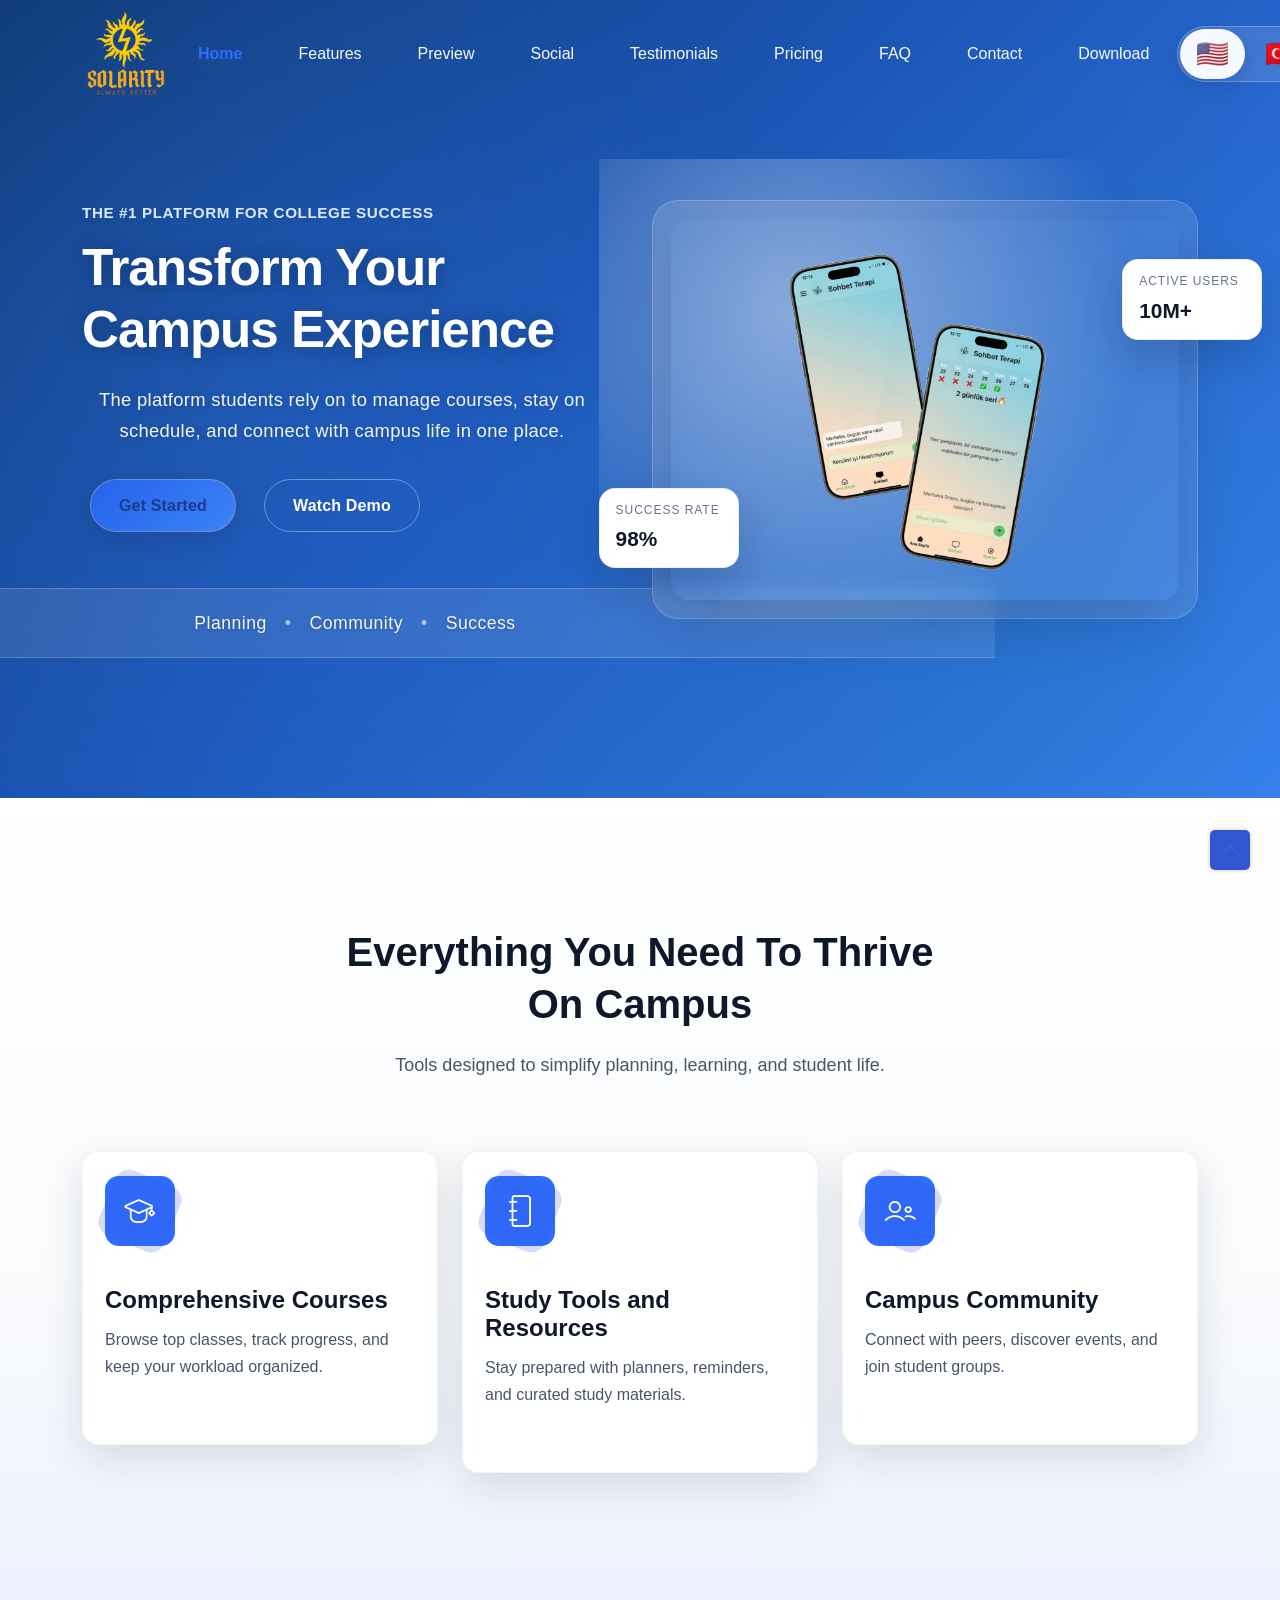
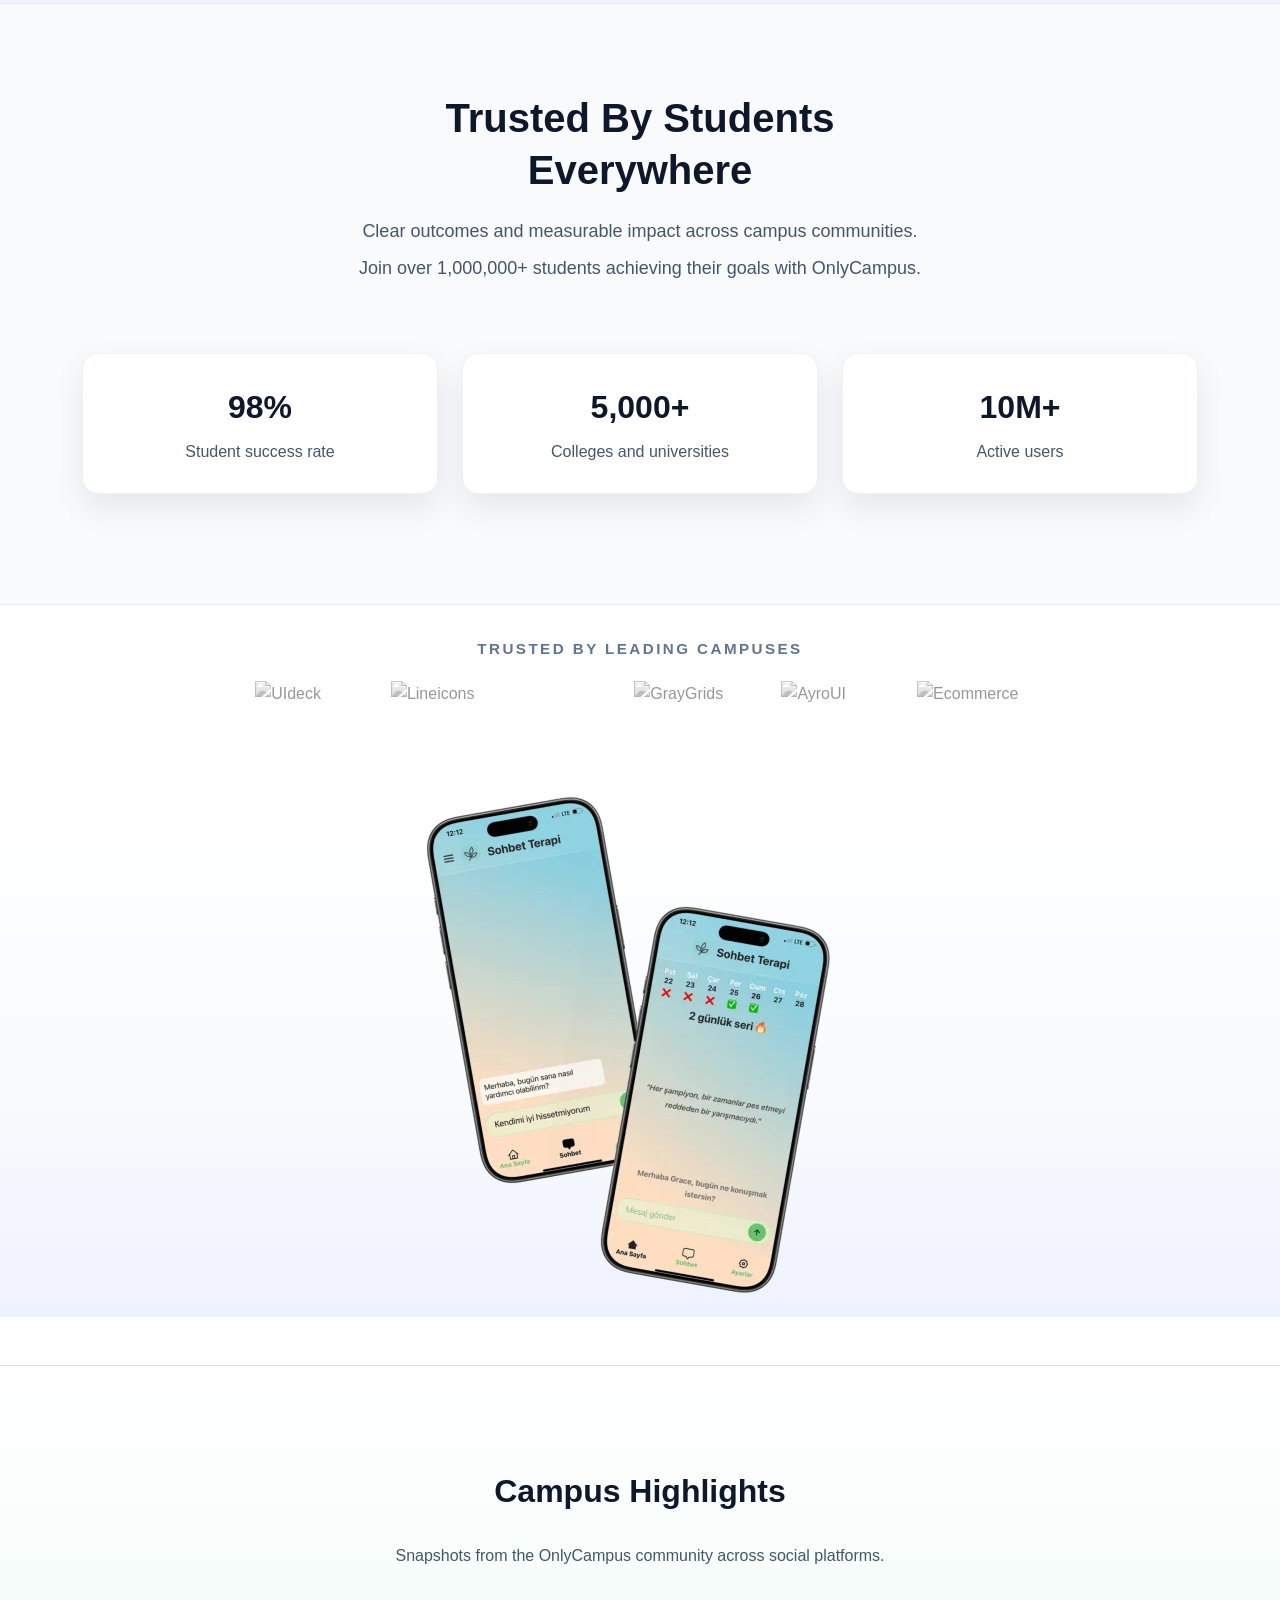
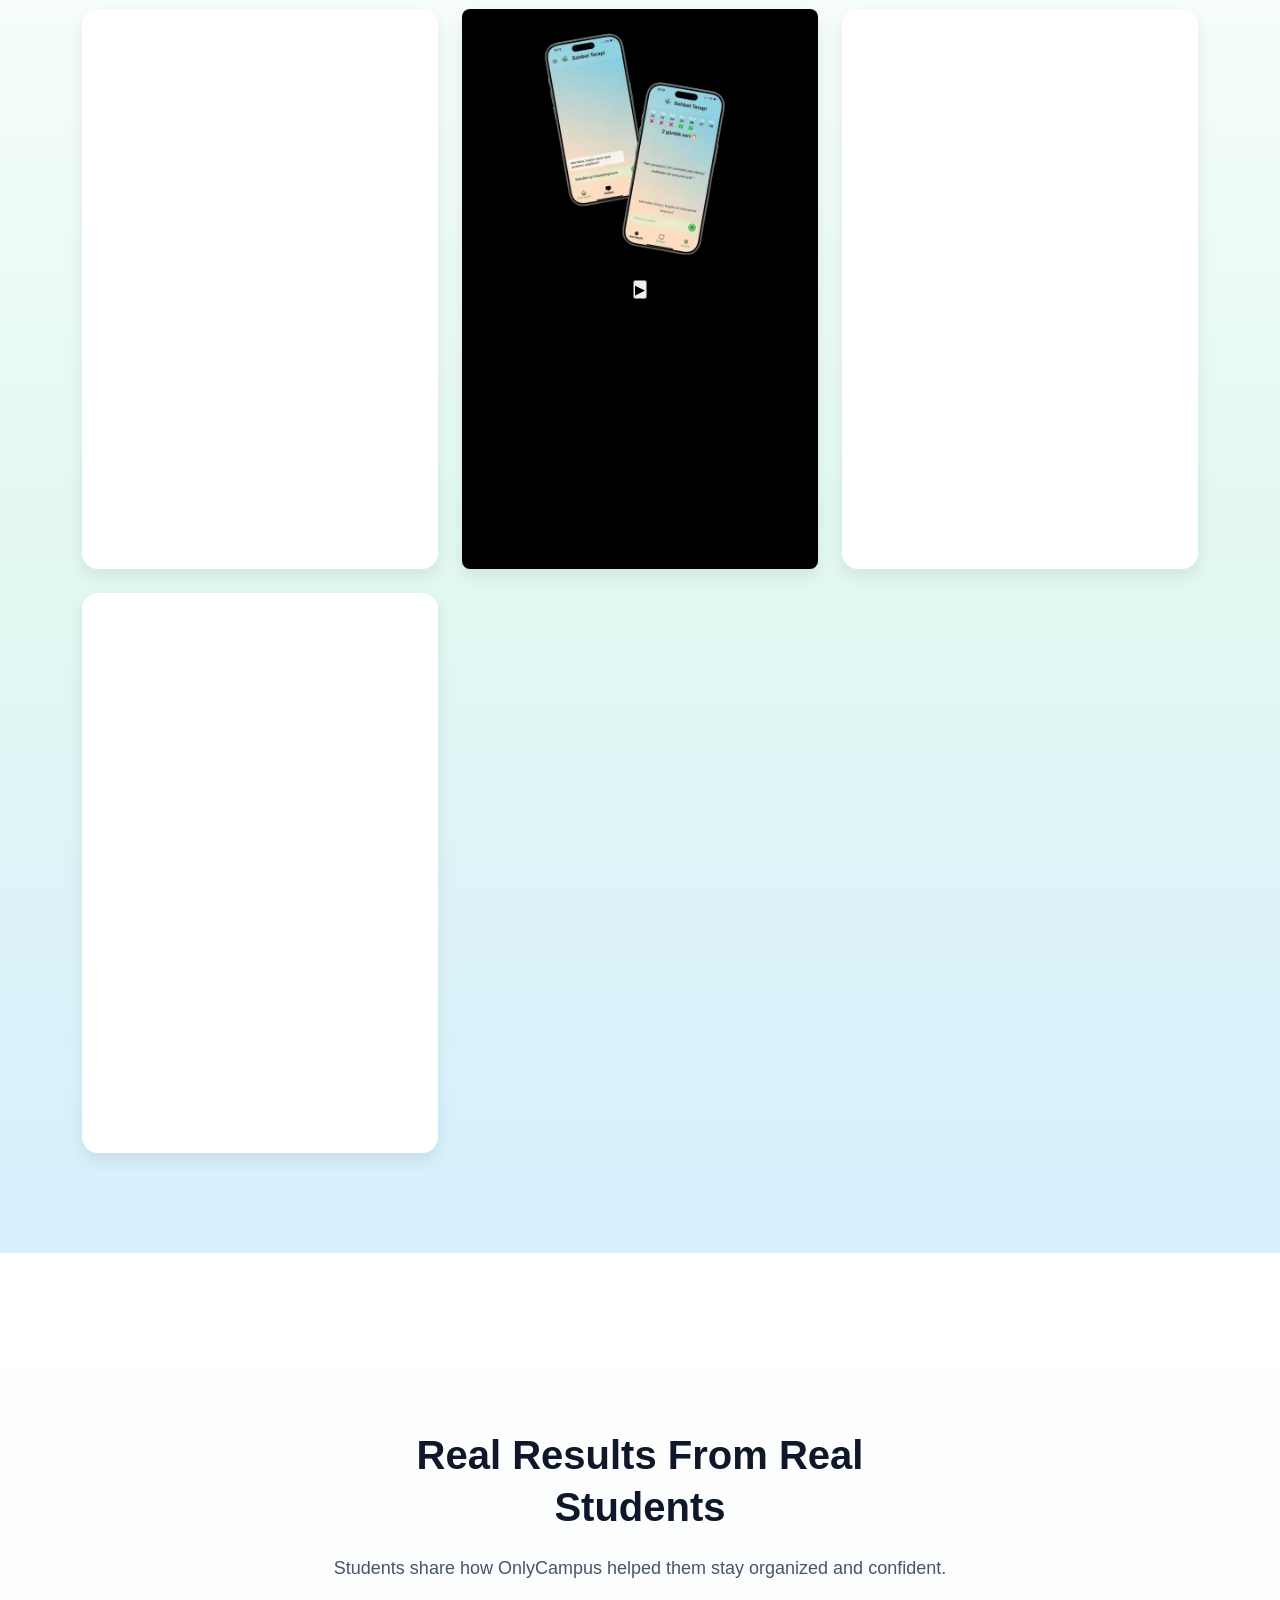
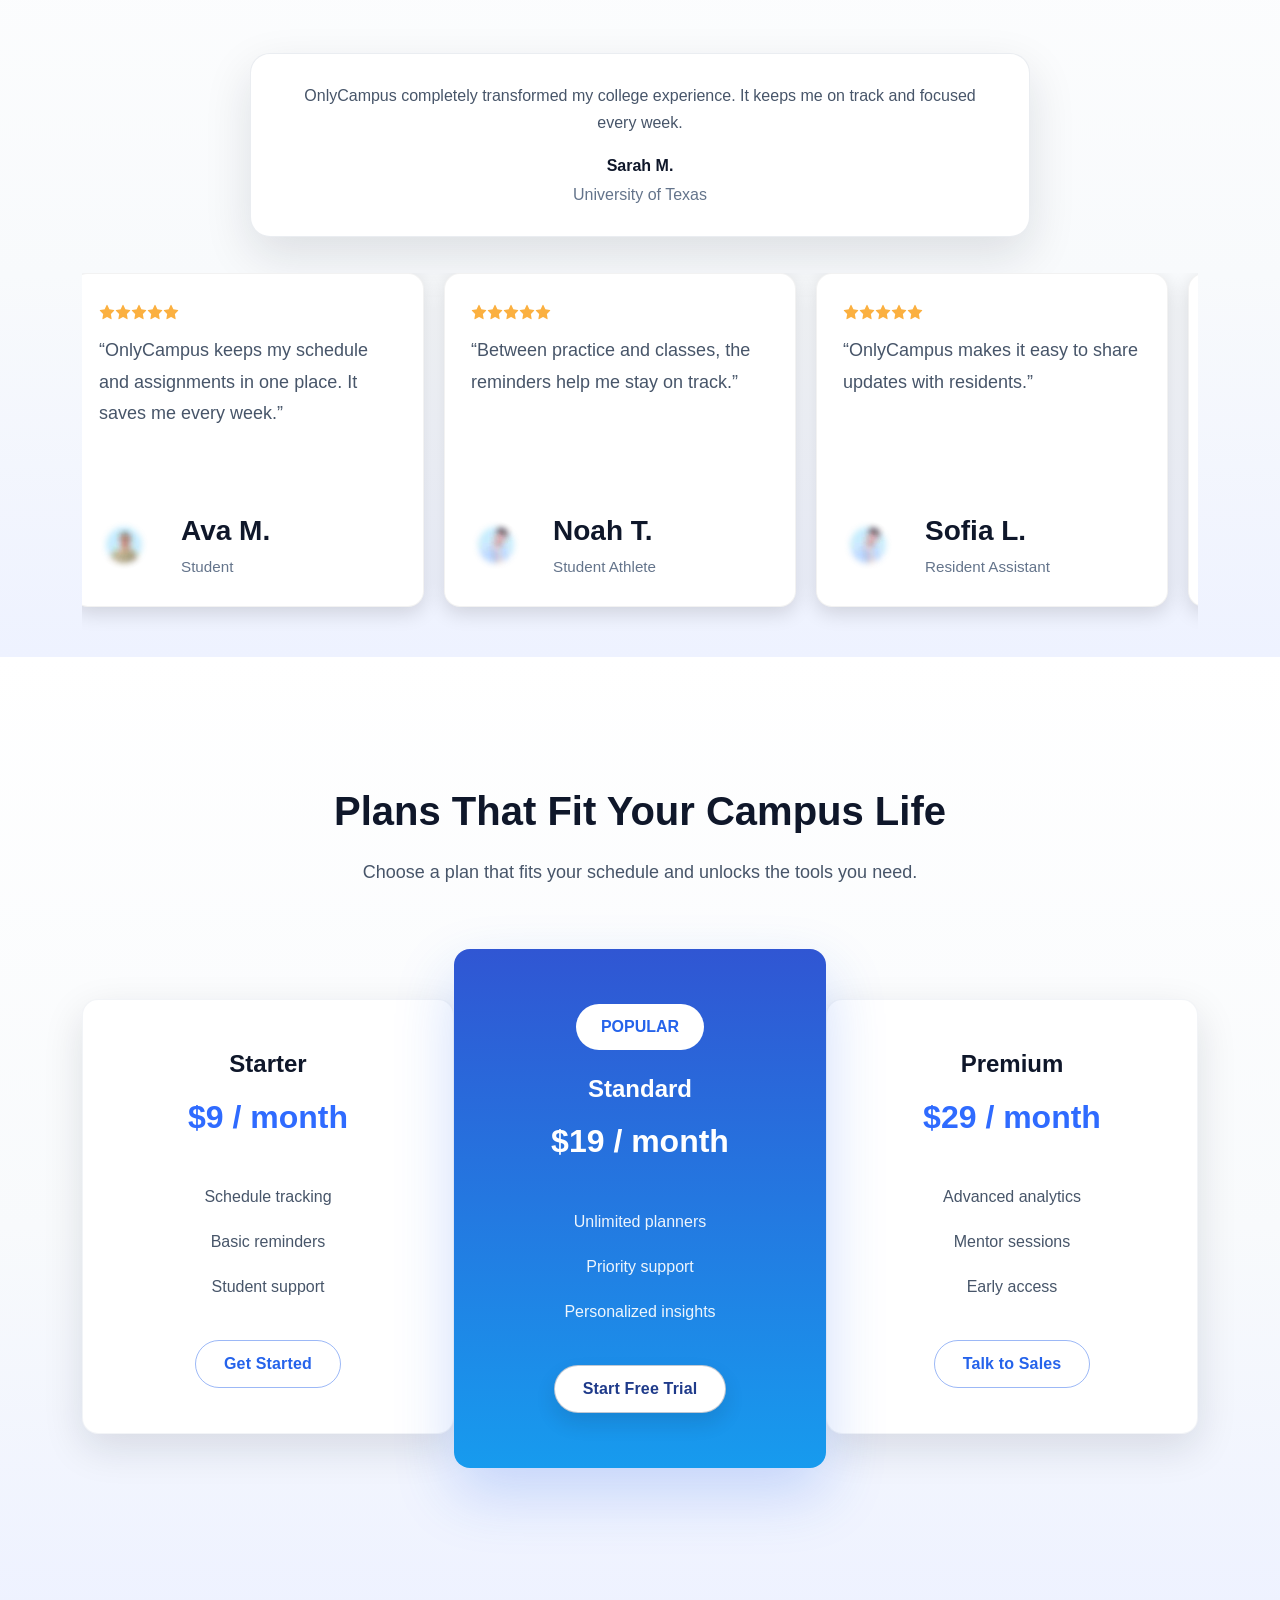
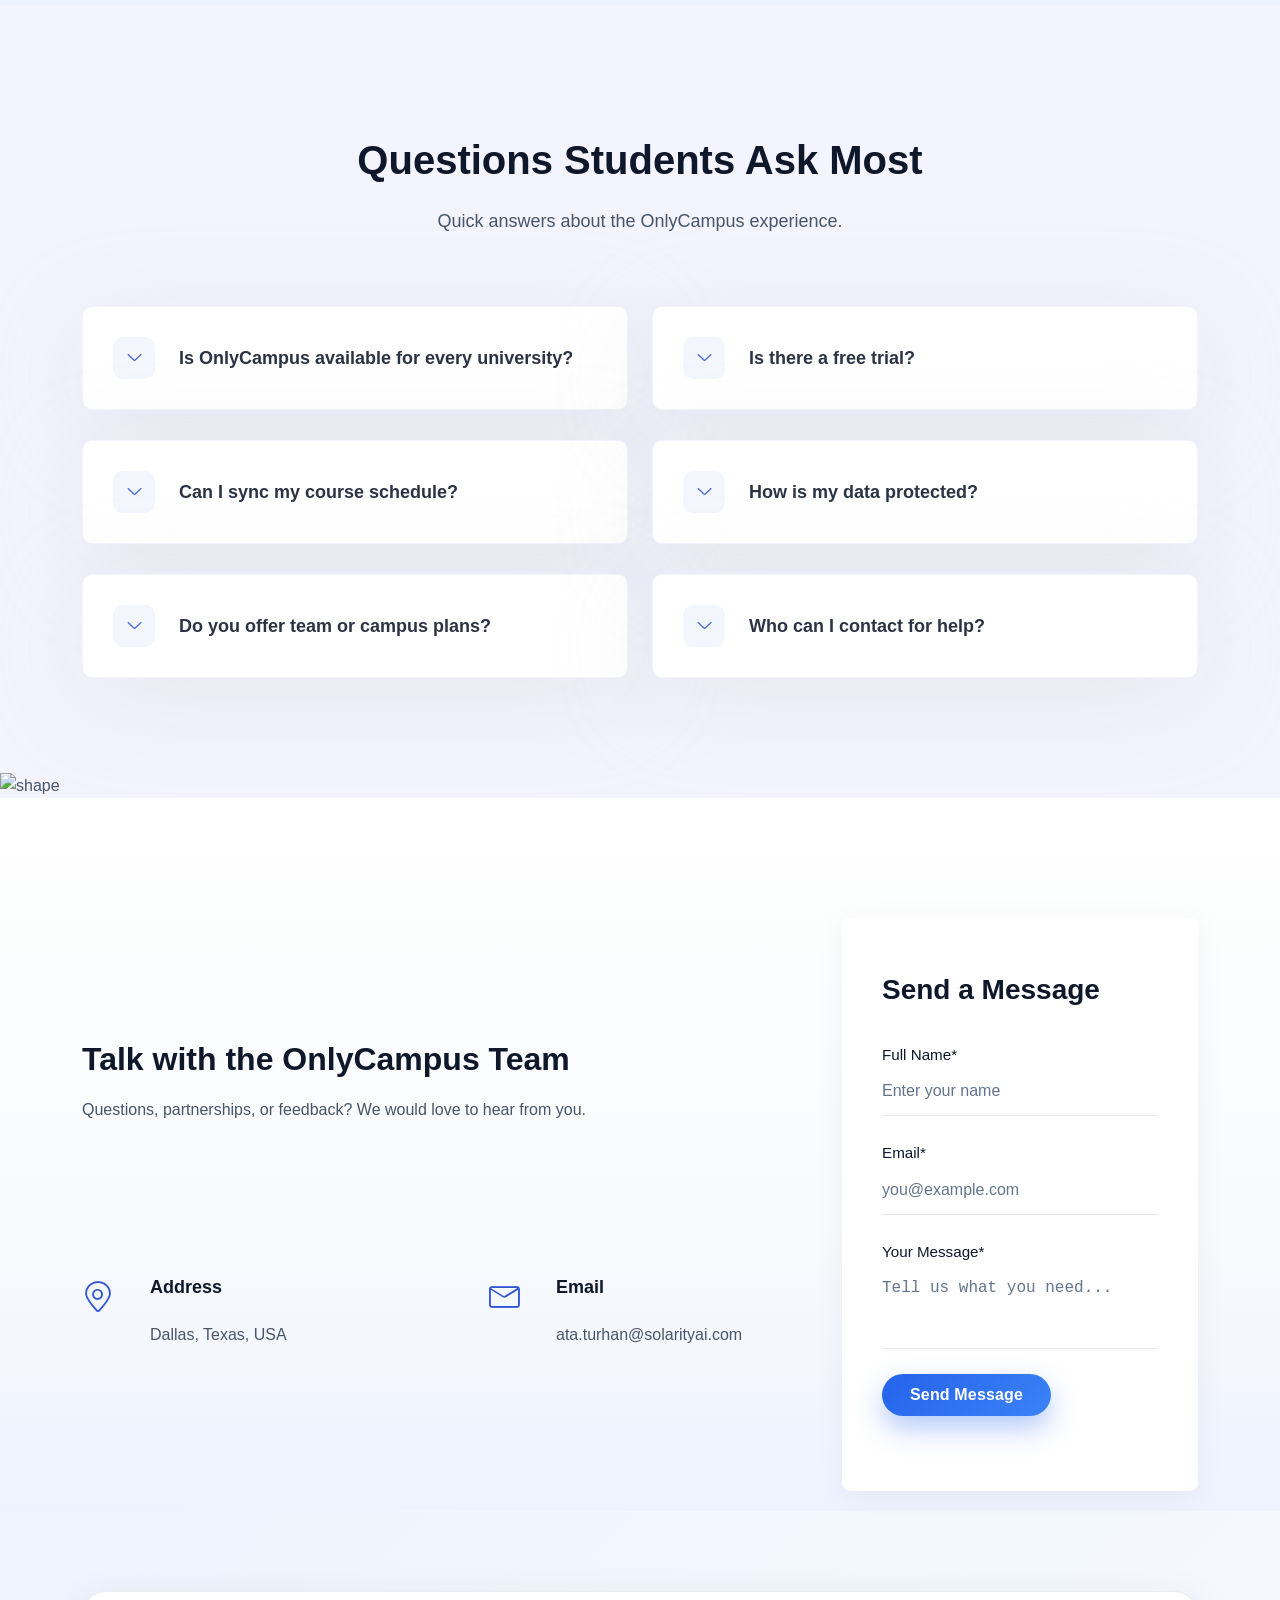
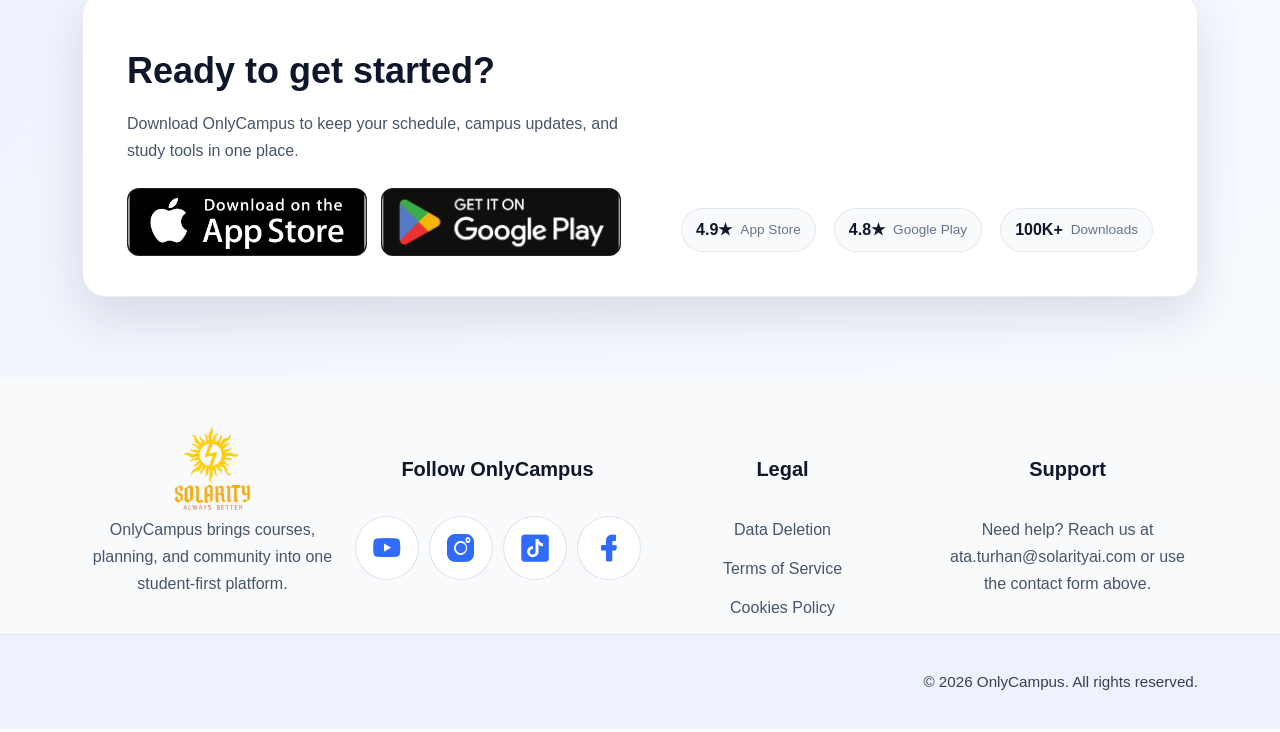
==== index.html @ 0d53e3cc "deploy" ====
<!-- =========

	Template Name: Play
	Author: UIdeck
	Author URI: https://uideck.com/
	Support: https://uideck.com/support/
	Version: 1.1

========== -->

<!DOCTYPE html>
<html lang="en">
  <head>
    <meta charset="UTF-8" />
    <meta http-equiv="X-UA-Compatible" content="IE=edge" />
    <meta name="viewport" content="width=device-width, initial-scale=1.0" />
    
    <!-- Resource Hints for Performance -->
    <link rel="dns-prefetch" href="https://cdn.jsdelivr.net" />
    <link rel="dns-prefetch" href="https://www.googletagmanager.com" />
    <!-- Preload icon font to prevent CLS from icon placeholders -->
    <link rel="preload" href="assets/fonts/LineIcons.woff2" as="font" type="font/woff2" crossorigin />

    <!-- Google Analytics is loaded after user interaction to keep initial render lighter -->
    <script>
      window.dataLayer = window.dataLayer || [];
      function gtag(){dataLayer.push(arguments);}
      gtag('js', new Date());

      (function() {
        var loaded = false;
        function loadAnalytics() {
          if (loaded) return;
          loaded = true;
          var s = document.createElement('script');
          s.async = true;
          s.src = 'https://www.googletagmanager.com/gtag/js?id=G-3SE53Z2S2Z';
          s.onload = function() {
            gtag('config', 'G-3SE53Z2S2Z', { transport_type: 'beacon' });
          };
          document.head.appendChild(s);
        }

        ['pointerdown', 'keydown', 'touchstart'].forEach(function(evt) {
          window.addEventListener(evt, loadAnalytics, { once: true, passive: true });
        });
      })();
    </script>
    
      <!-- Primary Title -->
          <title>OnlyCampus | All-in-One Campus Success Platform</title>
          <meta name="title" content="OnlyCampus | All-in-One Campus Success Platform">
          <meta name="description" content="OnlyCampus helps students stay organized, connected, and on track with a single hub for courses, schedules, events, and support.">
          <meta name="keywords" content="campus success, student platform, course planner, university app, student productivity">
          <meta name="author" content="Solarity AI LLC">
          <meta name="robots" content="index, follow, max-image-preview:large, max-snippet:-1, max-video-preview:-1">
          <meta name="language" content="English">
          <meta name="revisit-after" content="7 days">

          <!-- Open Graph / Facebook -->
          <meta property="og:type" content="website">
          <meta property="og:url" content="https://onlycampus.solarityai.com/">
          <meta property="og:title" content="OnlyCampus | Transform Your Campus Experience">
          <meta property="og:description" content="A modern platform that brings courses, planning, and community together for better outcomes.">
          <meta property="og:image" content="https://onlycampus.solarityai.com/assets/images/hero/sohbetTerapiScreens.png">

          <!-- Twitter -->
          <meta property="twitter:card" content="summary_large_image">
          <meta property="twitter:url" content="https://onlycampus.solarityai.com/">
          <meta property="twitter:title" content="OnlyCampus | Campus Success Made Simple">
          <meta property="twitter:description" content="Plan smarter, learn better, and stay connected with OnlyCampus.">
          <meta property="twitter:image" content="https://onlycampus.solarityai.com/assets/images/hero/sohbetTerapiScreens.png">
          <script>
            (function () {
              try {
                var params = new URLSearchParams(window.location.search);
                var lang = params.get("lang") || localStorage.getItem("onlycampus_legal_lang");
                if (lang === "tr") {
                  document.documentElement.setAttribute("data-lang", "tr");
                  document.documentElement.lang = "tr";
                }
              } catch (error) {}
            })();
          </script>

          <!-- Favicons -->
          <link rel="icon" type="image/png" href="assets/images/favicon/favicon-96x96.png" sizes="96x96" />
          <link rel="icon" type="image/svg+xml" href="assets/images/favicon/favicon.svg" />
          <link rel="shortcut icon" href="assets/images/favicon/favicon.ico" />
          <link rel="apple-touch-icon" sizes="180x180" href="assets/images/favicon/apple-touch-icon.png" />
          <meta name="apple-mobile-web-app-title" content="OnlyCampus" />
          <link rel="manifest" href="assets/images/favicon/site.webmanifest" />

          <!-- Theme Color -->
          <meta name="theme-color" content="#3b82f6" />

          <!-- Canonical URL -->
          <link rel="canonical" href="https://onlycampus.solarityai.com/" />

          <!-- Sitemap -->
          <link rel="sitemap" type="application/xml" href="/sitemap.xml" />

          <!-- Structured Data (JSON-LD) -->
          <script type="application/ld+json">
          {
            "@context": "https://schema.org",
            "@type": "WebSite",
            "name": "OnlyCampus",
            "url": "https://onlycampus.solarityai.com/",
            "description": "OnlyCampus helps students stay organized, connected, and on track with a single hub for courses, schedules, events, and support."
          }
          </script>
          <script type="application/ld+json">
          {
            "@context": "https://schema.org",
            "@type": "Organization",
            "name": "Solarity AI LLC",
            "legalName": "Solarity AI LLC",
            "url": "https://onlycampus.solarityai.com/",
            "logo": "https://onlycampus.solarityai.com/assets/images/logo/CompanyLogo-106w.webp",
            "description": "OnlyCampus brings courses, planning, and community into one student-first platform.",
            "foundingDate": "2024",
            "contactPoint": {
              "@type": "ContactPoint",
              "contactType": "Customer Service",
              "email": "ata.turhan@solarityai.com",
              "availableLanguage": ["English"]
            },
            "sameAs": [
              "https://www.linkedin.com/company/solarity-ai-llc"
            ],
            "address": {
              "@type": "PostalAddress",
              "addressLocality": "Dallas",
              "addressRegion": "Texas",
              "addressCountry": "US"
            }
          }
          </script>
          <script type="application/ld+json">
          {
            "@context": "https://schema.org",
            "@type": "BreadcrumbList",
            "itemListElement": [
              {
                "@type": "ListItem",
                "position": 1,
                "name": "Home",
                "item": "https://onlycampus.solarityai.com/"
              }
            ]
          }
          </script>
          <script type="application/ld+json">
          {
            "@context": "https://schema.org",
            "@type": "SoftwareApplication",
            "name": "OnlyCampus",
            "url": "https://onlycampus.solarityai.com/",
            "applicationCategory": "EducationApplication",
            "operatingSystem": "iOS, Android",
            "offers": {
              "@type": "Offer",
              "price": "0",
              "priceCurrency": "USD"
            },
            "description": "A student success app that unifies planning, learning, and campus life.",
            "aggregateRating": {
              "@type": "AggregateRating",
              "ratingValue": 5,
              "ratingCount": 100
            }
          }
          </script>

    <!-- ===== Critical CSS (inline, above-the-fold) ===== -->
    <style>
:root{--bs-primary:#2f6bff;--bs-secondary:#1e4fbf;--text-primary:#0f172a;--text-secondary:#475569;--text-tertiary:#64748b;--surface-1:#fff;--shadow-strong:0 24px 60px rgba(15,23,42,.18)}
*,*::before,*::after{box-sizing:border-box}
html{-webkit-text-size-adjust:100%;scroll-padding-top:100px}
body,html{overflow-x:hidden;margin:0;padding:0}
body{max-width:100%;width:100%;font-family:"Poppins",-apple-system,BlinkMacSystemFont,"Segoe UI",Roboto,"Helvetica Neue",Arial,sans-serif!important;color:#475569;line-height:1.6;-webkit-font-smoothing:antialiased;font-size:100%}
img,video{max-width:100%;height:auto;vertical-align:middle}
h1,h2,h3,h4,h5,h6{font-weight:700;color:#0f172a;margin:0}
a,button,input,select,textarea,[role="button"]{touch-action:manipulation}
a{display:inline-block;text-decoration:none;color:inherit}
i,span{display:inline-block}
ul,ol{margin:0;padding:0;list-style:none}
p{font-size:16px;font-weight:400;line-height:26px;margin:0}
.container{width:100%;padding-right:12px;padding-left:12px;margin-right:auto;margin-left:auto}
@media (min-width:576px){.container{max-width:540px}}
@media (min-width:768px){.container{max-width:720px}}
@media (min-width:992px){.container{max-width:960px}}
@media (min-width:1200px){.container{max-width:1140px}}
@media (min-width:1400px){.container{max-width:1320px}}
.row{display:flex;flex-wrap:wrap;margin-right:-12px;margin-left:-12px}
.row>*{width:100%;max-width:100%;padding-right:12px;padding-left:12px}
.col-lg-6,.col-lg-12{flex:0 0 auto}
.col-lg-12{width:100%}
@media (min-width:992px){.col-lg-6{width:50%}.col-lg-12{width:100%}}
.align-items-start{align-items:flex-start}
.align-items-center{align-items:center}
.mx-auto{margin-right:auto;margin-left:auto}
.mt-4{margin-top:1.5rem}
.img-fluid{max-width:100%;height:auto}
.navbar{position:relative;display:flex;flex-wrap:wrap;align-items:center;justify-content:space-between;padding:0;border-radius:5px}
.navbar-brand{display:inline-block;padding:0}
.navbar-collapse{flex-basis:100%;flex-grow:1;align-items:center}
.navbar-nav{display:flex;flex-direction:column;padding-left:0;margin-bottom:0;list-style:none}
@media (min-width:992px){
  .navbar-expand-lg{flex-wrap:nowrap;justify-content:flex-start}
  .navbar-expand-lg .navbar-collapse{display:flex!important;flex-basis:auto}
  .navbar-expand-lg .navbar-nav{flex-direction:row}
  .navbar-expand-lg .navbar-toggler{display:none}
}
.navbar-toggler{padding:0;border:0;background:transparent;cursor:pointer;display:flex;flex-direction:column;justify-content:center}
.navbar-toggler .toggler-icon{width:30px;height:2px;background-color:#f8fafc;display:block;margin:5px 0;position:relative}
.navbar-nav .nav-item{position:relative;padding:0 20px}
.navbar-nav .nav-item>a{font-size:16px;font-weight:400;color:#fff;padding:25px 8px;display:inline-block}
.ud-header{position:absolute;top:0;left:0;width:100%;z-index:99;background:transparent!important;transition:background .2s ease,box-shadow .2s ease}
.ud-header.sticky{position:fixed;background:rgba(255,255,255,.86)!important;backdrop-filter:blur(12px);box-shadow:0 16px 40px rgba(15,23,42,.12)}
.ud-header .navbar-brand{padding:10px 0!important;display:flex;align-items:center}
.ud-header .navbar-brand img{height:88px!important;width:88px!important;max-width:88px!important;object-fit:contain;aspect-ratio:1/1}
.ud-header:not(.sticky) .navbar-nav .nav-item a{color:#f8fafc!important}
.ud-header:not(.sticky) .navbar-toggler .toggler-icon{background:#f8fafc!important}
.ud-header .navbar-nav .nav-item a{font-weight:500!important;font-size:1rem!important;color:#0f172a!important}
.ud-nav-right{margin-left:auto;display:flex;align-items:center}
.ud-lang-switch{display:inline-flex;border-radius:999px;gap:4px;padding:2px;border:1px solid rgba(148,163,184,.2);background:rgba(148,163,184,.1)}
.ud-lang-btn{display:inline-flex;border:0;background:transparent;font-size:1.65rem;font-weight:600;padding:12px 16px;line-height:1;height:50px;align-items:center;justify-content:center;color:#0f172a;cursor:pointer;border-radius:999px}
.ud-lang-btn.is-active{background:#fff;color:#0f172a;box-shadow:0 8px 20px rgba(15,23,42,.15)}
.ud-header:not(.sticky) .ud-lang-switch{background:rgba(255,255,255,.12);border-color:rgba(255,255,255,.25)}
.ud-header:not(.sticky) .ud-lang-btn{color:#f8fafc}
.ud-header:not(.sticky) .ud-lang-btn.is-active{background:rgba(255,255,255,.95);color:#0f172a}
.ud-hero{background:linear-gradient(135deg,#0f3a75 0%,#1c57b7 45%,#3b82f6 100%)!important;padding:200px 0 140px!important;position:relative;overflow:hidden}
.ud-hero::before{content:"";position:absolute;top:0;left:0;right:0;bottom:0;background:radial-gradient(circle at 20% 50%,rgba(59,130,246,.2)0,transparent 50%),radial-gradient(circle at 80% 80%,rgba(14,116,144,.2)0,transparent 50%);pointer-events:none}
.ud-hero-content{max-width:780px;margin:auto;margin-bottom:30px;position:relative;z-index:1}
.ud-hero-kicker{display:inline-block;font-size:.95rem;font-weight:600;color:#dbeafe;letter-spacing:.04em;text-transform:uppercase;margin-bottom:12px}
.ud-hero-content .ud-hero-title{color:#fff!important;font-weight:700!important;font-size:3.2rem!important;line-height:1.2!important;letter-spacing:-.02em!important;margin-bottom:1.5rem!important;text-align:left;max-width:560px;text-shadow:0 2px 20px rgba(0,0,0,.3)}
.ud-hero-content .ud-hero-desc{color:rgba(255,255,255,.95)!important;font-size:1.15rem!important;line-height:1.7!important;font-weight:400!important;max-width:520px;margin:0 0 1.5rem;opacity:1!important;letter-spacing:.3px;text-shadow:0 1px 10px rgba(0,0,0,.2)}
.ud-hero-buttons{display:flex;gap:12px;justify-content:flex-start;flex-wrap:wrap;list-style:none;padding:0;margin:0}
.ud-main-btn{background:linear-gradient(135deg,#2563eb 0,#3b82f6 100%)!important;border:0!important;color:#fff!important;font-weight:600!important;font-size:1rem!important;padding:12px 28px!important;border-radius:999px!important;letter-spacing:.01em;text-decoration:none;display:inline-block;cursor:pointer;text-align:center;white-space:nowrap;vertical-align:middle}
.ud-white-btn{background-color:#fff!important;color:#1e3a8a!important;border:1px solid rgba(148,163,184,.6)!important}
.ud-main-btn.ud-border-btn{background:transparent!important;border:1px solid rgba(37,99,235,.45)!important;color:#2563eb!important}
.ud-hero .ud-main-btn.ud-border-btn{border-color:rgba(255,255,255,.35)!important;color:#fff!important;background:transparent!important}
.ud-hero-media{position:relative;z-index:1;display:flex;justify-content:center;align-items:center;padding:18px;border-radius:26px;background:rgba(255,255,255,.12);border:1px solid rgba(255,255,255,.2)}
.ud-hero-media img{max-width:520px;width:100%;border-radius:18px}
.ud-hero-media-cards{position:absolute;inset:0;pointer-events:none}
.ud-hero-card{position:absolute;background:#fff;border-radius:16px;padding:12px 16px;display:flex;flex-direction:column;gap:2px;min-width:140px}
.ud-hero-card:nth-child(1){top:14%;right:-12%}
.ud-hero-card:nth-child(2){bottom:12%;left:-10%}
.ud-hero-card-label{font-size:.75rem;text-transform:uppercase;letter-spacing:.08em;color:#64748b}
.ud-hero-card-value{font-size:1.3rem;color:#0f172a;font-weight:700}
.ud-hero-powerwords{position:relative;width:100vw;left:50%;right:50%;margin-left:-50vw;margin-right:-50vw;margin-top:3rem;padding:20px 0;display:flex;justify-content:center;align-items:center;flex-wrap:wrap;gap:18px;text-align:center;font-size:1.1rem;font-weight:500;color:rgba(255,255,255,.9)!important;background:rgba(255,255,255,.1);backdrop-filter:blur(10px);border-top:1px solid rgba(255,255,255,.2);border-bottom:1px solid rgba(255,255,255,.2)}
.ud-hero-powerwords{letter-spacing:.5px}
.ud-hero-powerwords .pw-item{color:rgba(255,255,255,.95)!important;text-shadow:0 1px 3px rgba(0,0,0,.2)}
.ud-hero-powerwords .pw-separator{color:rgba(255,255,255,.6)!important}
.ud-brand-strip-logos img{height:28px;width:auto;display:inline-block}
@media (max-width:1199px) and (min-width:992px){.ud-header .navbar-brand img{height:56px!important;width:56px!important;max-width:56px!important}}
@media (max-width:1024px){.ud-hero{padding:130px 0 80px!important}}
@media (max-width:991px){
  .ud-header .navbar-collapse{position:absolute;top:100%;right:0;max-width:300px;width:100%;background-color:#fff;z-index:9;box-shadow:0 15px 20px rgba(0,0,0,.1);padding:0;display:none;border-radius:5px}
  .ud-header .navbar-collapse.show{display:block}
  .ud-header .navbar-brand img{height:72px!important;width:72px!important;max-width:72px!important}
  .ud-header .navbar{display:flex!important;align-items:center!important;flex-wrap:nowrap}
  .ud-header .navbar-toggler{order:2;margin-left:auto;flex-direction:column!important;justify-content:center!important}
  .ud-header .ud-nav-right{order:3;margin-left:8px}
  .ud-header .navbar-collapse{order:4;width:100%;flex-basis:100%}
  .ud-nav-right{margin-left:0}
  .ud-hero-media{margin-top:32px}
  .ud-hero-card{position:static}
  .ud-hero-media-cards{position:static;display:flex;justify-content:center;gap:12px;margin-top:16px}
}
@media (max-width:768px){
  .ud-hero{padding:130px 0 80px!important}
  .ud-hero::before{display:none}
  .ud-hero-media{backdrop-filter:none}
  .ud-hero-content .ud-hero-title{font-size:2.5rem!important;line-height:1.3!important;text-align:center;margin-left:auto;margin-right:auto}
  .ud-hero-content .ud-hero-desc{font-size:1.125rem!important;line-height:1.6!important;text-align:center}
  .ud-hero-buttons{justify-content:center}
  .ud-hero-media-cards{flex-direction:column;align-items:stretch;width:100%}
  .ud-hero-card{width:100%;min-width:0;max-width:100%;padding:12px 14px}
}
@media (max-width:575px){
  .container,.row,.row>[class*=col-],.ud-header,.ud-hero,header,main,section{max-width:100%!important}
  .container{width:100%!important;padding-left:15px!important;padding-right:15px!important;box-sizing:border-box!important}
  .row{margin-left:0!important;margin-right:0!important}
  .row>[class*=col-]{padding-left:8px!important;padding-right:8px!important;min-width:0!important}
  .ud-header{left:0;right:0}
  .ud-header .navbar{min-width:0!important;flex-wrap:wrap}
  .ud-header .navbar-brand img{height:60px!important;width:60px!important;max-width:60px!important;max-height:60px!important}
  .ud-hero-content .ud-hero-title{font-size:2rem!important;line-height:1.2!important}
  .ud-hero-content .ud-hero-desc{font-size:1rem!important;line-height:1.5!important}
  .ud-main-btn,.ud-white-btn{padding:8px 24px!important;font-size:.95rem!important;min-width:100px!important}
}
@media (max-width:480px){.container{padding-left:14px!important;padding-right:14px!important;max-width:100%!important}}
@media (max-width:425px){.ud-hero-media .ud-hero-media-cards[data-site-list=hero-media-cards]{position:static!important;display:flex!important;flex-direction:column!important;align-items:flex-start!important;justify-content:flex-start!important;width:100%!important;padding-left:0!important}.ud-hero-media .ud-hero-media-cards[data-site-list=hero-media-cards] .ud-hero-card{position:static!important;width:100%!important;max-width:100%!important;min-width:0!important;align-self:flex-start!important;margin-left:-10px!important}}
@media (max-width:360px){.ud-hero-content .ud-hero-title{font-size:1.75rem!important}.ud-hero-content .ud-hero-desc{font-size:.95rem!important}}
/* === Utility classes (prevents shift when bootstrap-lite.css loads) === */
.text-center{text-align:center}
.justify-content-center{justify-content:center}
/* === Grid columns for features/stats (prevents layout shift when bootstrap-lite.css loads) === */
.col-xl-4,.col-lg-4,.col-md-6,.col-sm-6,.col-sm-10,.col-lg-3,.col-xl-3{flex:0 0 auto}
@media (min-width:576px){.col-sm-6{width:50%}.col-sm-10{width:83.333333%}}
@media (min-width:768px){.col-md-6{width:50%}}
@media (min-width:992px){.col-lg-4{width:33.333333%}.col-lg-3{width:25%}}
@media (min-width:1200px){.col-xl-4{width:33.333333%}.col-xl-3{width:25%}}
/* === Features section (prevents layout shift when ud-styles.css / override.css load) === */
.ud-features{padding-top:120px;padding-bottom:90px}
.ud-section-title{max-width:620px;margin-bottom:70px}
.ud-section-title h2{font-size:2.5rem!important;line-height:1.3!important;font-weight:700!important;color:#0f172a!important}
.ud-section-title p{font-size:1.125rem!important;line-height:1.7!important;color:#475569!important}
.ud-single-feature{margin-bottom:40px;padding:24px 22px;border-radius:16px;border:1px solid rgba(148,163,184,.12)}
.ud-feature-icon{width:70px;height:70px;border-radius:16px;background:#2f6bff!important;color:#fff!important;display:flex;align-items:center;justify-content:center;margin-bottom:1rem;font-size:1.5rem}
.ud-feature-title{font-size:1.15rem!important;font-weight:600!important;color:#0f172a!important;margin-bottom:.5rem}
.ud-feature-desc{font-size:1rem!important;line-height:1.7!important;color:#475569!important}
@media (max-width:767px){.ud-features{padding-top:80px;padding-bottom:40px}}
/* === Stats section === */
.ud-stat-card{background:#fff;border-radius:16px;padding:28px 24px;border:1px solid rgba(148,163,184,.15);text-align:center;margin-bottom:30px}
.ud-stat-value{font-size:2rem;font-weight:700;color:#0f172a;margin-bottom:6px}
.ud-stat-label{color:#475569;font-size:1rem}
    </style>
    <!-- ===== All CSS files (async, non-blocking) ===== -->
      <link rel="preload" href="assets/css/bootstrap-lite.css" as="style" onload="this.onload=null;this.rel='stylesheet'" />
      <noscript><link rel="stylesheet" href="assets/css/bootstrap-lite.css" /></noscript>
      <link rel="preload" href="assets/css/ud-styles.css" as="style" onload="this.onload=null;this.rel='stylesheet'" />
      <noscript><link rel="stylesheet" href="assets/css/ud-styles.css" /></noscript>
      <link rel="preload" href="assets/css/override.css" as="style" onload="this.onload=null;this.rel='stylesheet'" />
      <noscript><link rel="stylesheet" href="assets/css/override.css" /></noscript>
      <link rel="preload" href="assets/css/lineicons.css" as="style" onload="this.onload=null;this.rel='stylesheet'" />
      <noscript><link rel="stylesheet" href="assets/css/lineicons.css" /></noscript>
    <!-- Site data inlined to avoid async fetch causing CLS. Keep in sync with assets/data/site.json -->
    <script>window.__SITE_DATA__={"brand":{"name":"OnlyCampus","logo":"assets/images/logo/CompanyLogo-106w.webp","logoAlt":"OnlyCampus Logo"},"seo":{"title":"OnlyCampus | All-in-One Campus Success Platform","description":"OnlyCampus helps students stay organized, connected, and on track with a single hub for courses, schedules, events, and support.","keywords":"campus success, student platform, course planner, university app","author":"Solarity AI","ogTitle":"OnlyCampus | Transform Your Campus Experience","ogDescription":"A modern platform that brings courses, planning, and community together for better outcomes.","ogImage":"assets/images/hero/sohbetTerapiScreens.png","ogUrl":"https://onlycampus.solarityai.com/","twitterTitle":"OnlyCampus | Campus Success Made Simple","twitterDescription":"Plan smarter, learn better, and stay connected with OnlyCampus.","twitterImage":"assets/images/hero/sohbetTerapiScreens.png","canonical":"https://onlycampus.solarityai.com/","themeColor":"#3b82f6"},"nav":[{"label":"Home","href":"#home"},{"label":"Features","href":"#features"},{"label":"Preview","href":"#brand-strip"},{"label":"Social","href":"#social-gallery"},{"label":"Testimonials","href":"#testimonials"},{"label":"Pricing","href":"#pricing"},{"label":"FAQ","href":"#faq"},{"label":"Contact","href":"#contact"},{"label":"Download","href":"#download"}],"hero":{"kicker":"The #1 Platform for College Success","headline":"Transform Your Campus Experience","subhead":"The platform students rely on to manage courses, stay on schedule, and connect with campus life in one place.","media":{"image":"assets/images/hero/sohbetTerapiScreens-800w.webp","alt":"OnlyCampus dashboard preview"},"mediaCards":[{"label":"Active Users","value":"10M+"},{"label":"Success Rate","value":"98%"}],"actions":[{"type":"primary","label":"Get Started","href":"#pricing","className":"ud-main-btn ud-white-btn"},{"type":"secondary","label":"Watch Demo","href":"#app-preview","className":"ud-main-btn ud-border-btn"}],"badges":[{"image":"assets/images/badge/appstore-badge.png","alt":"Download on the App Store","href":"#"},{"image":"assets/images/badge/googleplay-badge.png","alt":"Get it on Google Play","href":"#"}],"powerwords":["Planning","Community","Success"]},"features":{"eyebrow":"Features","title":"Everything You Need to Thrive on Campus","description":"Tools designed to simplify planning, learning, and student life.","items":[{"icon":"lni lni-graduation","title":"Comprehensive Courses","text":"Browse top classes, track progress, and keep your workload organized."},{"icon":"lni lni-notepad","title":"Study Tools and Resources","text":"Stay prepared with planners, reminders, and curated study materials."},{"icon":"lni lni-users","title":"Campus Community","text":"Connect with peers, discover events, and join student groups."}]},"stats":{"eyebrow":"Proven Results","title":"Trusted by Students Everywhere","description":"Clear outcomes and measurable impact across campus communities.","note":"Join over 1,000,000+ students achieving their goals with OnlyCampus.","items":[{"value":"98%","label":"Student success rate"},{"value":"5,000+","label":"Colleges and universities"},{"value":"10M+","label":"Active users"}]},"brandStrip":{"label":"Trusted by leading campuses","logos":[{"src":"assets/images/brands/uideck.svg","alt":"UIdeck","width":200,"height":52},{"src":"assets/images/brands/lineicons.svg","alt":"Lineicons","width":200,"height":26},{"src":"assets/images/brands/graygrids.svg","alt":"GrayGrids","width":200,"height":47},{"src":"assets/images/brands/ayroui.svg","alt":"AyroUI","width":200,"height":52},{"src":"assets/images/brands/ecommerce-html.svg","alt":"Ecommerce HTML","width":200,"height":52}]},"appPreview":{"mainImage":"assets/images/hero/sohbetTerapiScreens-800w.webp","mainAlt":"OnlyCampus app preview","slides":[{"src":"assets/images/hero/screen1.png","alt":"Preview screen 1"},{"src":"assets/images/hero/screen2.png","alt":"Preview screen 2"}]},"socialGallery":{"title":"Campus Highlights","description":"Snapshots from the OnlyCampus community across social platforms.","items":[{"type":"instagram","permalink":"https://www.instagram.com/p/DL7nkNatuVp/"},{"type":"youtube","videoId":"9Me9KvEz7L4","title":"OnlyCampus Shorts"},{"type":"tiktok","videoId":"7558508455229705489","cite":"https://www.tiktok.com/@sohbet_terapi_app/video/7558508455229705489"},{"type":"facebook","href":"https://www.facebook.com/reel/1150872453572160","width":350}]},"testimonials":{"eyebrow":"Testimonials","title":"Real Results from Real Students","description":"Students share how OnlyCampus helped them stay organized and confident.","featured":{"text":"OnlyCampus completely transformed my college experience. It keeps me on track and focused every week.","name":"Sarah M.","role":"University of Texas"}},"pricing":{"eyebrow":"Pricing","title":"Plans That Fit Your Campus Life","description":"Choose a plan that fits your schedule and unlocks the tools you need.","plans":[{"name":"Starter","price":"$9 / month","features":["Schedule tracking","Basic reminders","Student support"],"cta":{"label":"Get Started","href":"#contact"}},{"name":"Standard","price":"$19 / month","popular":true,"features":["Unlimited planners","Priority support","Personalized insights"],"cta":{"label":"Start Free Trial","href":"#contact"}},{"name":"Premium","price":"$29 / month","features":["Advanced analytics","Mentor sessions","Early access"],"cta":{"label":"Talk to Sales","href":"#contact"}}]},"faq":{"eyebrow":"FAQ","title":"Questions Students Ask Most","description":"Quick answers about the OnlyCampus experience.","items":[{"question":"Is OnlyCampus available for every university?","answer":"We support most campuses and add new partners each semester."},{"question":"Can I sync my course schedule?","answer":"Yes, you can import schedules and keep everything in one place."},{"question":"Do you offer team or campus plans?","answer":"Campus-wide plans are available for departments and student groups."},{"question":"Is there a free trial?","answer":"Every plan includes a free trial so you can explore the platform."},{"question":"How is my data protected?","answer":"We follow industry-standard security and privacy practices."},{"question":"Who can I contact for help?","answer":"Our support team is available 24/7 through the contact form."}]},"contact":{"eyebrow":"Contact","title":"Talk with the OnlyCampus Team","description":"Questions, partnerships, or feedback? We would love to hear from you.","addressLabel":"Address","address":"Dallas, Texas, USA","emailLabel":"Email","emails":["ata.turhan@solarityai.com"],"form":{"action":"https://formsubmit.co/ata.turhan@solarityai.com","next":"https://onlycampus.solarityai.com/form-pages/thanks.html","error":"https://onlycampus.solarityai.com/form-pages/error.html","subject":"New message - OnlyCampus","submitLabel":"Send Message"}},"downloadCta":{"eyebrow":"Get the App","title":"Ready to get started?","description":"Download OnlyCampus to keep your schedule, campus updates, and study tools in one place.","badges":[{"image":"assets/images/badge/appstore-badge.png","alt":"Download on the App Store","href":"#"},{"image":"assets/images/badge/googleplay-badge.png","alt":"Get it on Google Play","href":"#"}],"trustItems":[{"value":"4.9★","label":"App Store"},{"value":"4.8★","label":"Google Play"},{"value":"100K+","label":"Downloads"}]},"footer":{"description":"OnlyCampus brings courses, planning, and community into one student-first platform.","quickTitle":"Quick Links","quickLinks":[{"label":"Home","href":"#home"},{"label":"Features","href":"#features"},{"label":"Testimonials","href":"#testimonials"},{"label":"Pricing","href":"#pricing"},{"label":"FAQ","href":"#faq"},{"label":"Contact","href":"#contact"}],"socialTitle":"Follow OnlyCampus","socialLinks":[{"icon":"lni lni-youtube","href":"https://www.youtube.com/@onlycampus"},{"icon":"lni lni-instagram-filled","href":"https://www.instagram.com/onlycampus"},{"icon":"lni lni-tiktok","href":"https://www.tiktok.com/@onlycampus"},{"icon":"lni lni-facebook-filled","href":"https://www.facebook.com/onlycampus"}],"legalTitle":"Legal","legalLinks":[{"label":"Data Deletion","href":"footer-pages/data-deletion.html"},{"label":"Terms of Service","href":"footer-pages/terms.html"},{"label":"Cookies Policy","href":"footer-pages/cookies.html"}],"emergencyTitle":"Support","emergencyText":"Need help? Reach us at ata.turhan@solarityai.com or use the contact form above.","bottomText":"© 2026 OnlyCampus. All rights reserved."}};</script>
  </head>
  <body>
    <!-- ====== Header Start ====== -->
    <header class="ud-header">
      <div class="container">
        <div class="row">
          <div class="col-lg-12">
            <nav class="navbar navbar-expand-lg">
              <a class="navbar-brand" href="index.html">
                <img src="assets/images/logo/CompanyLogo-106w.webp" srcset="assets/images/logo/CompanyLogo-106w.webp 1x, assets/images/logo/CompanyLogo-160w.webp 2x" alt="OnlyCampus Logo" loading="eager" fetchpriority="high" width="53" height="60" data-site="brand-logo" />
              </a>
              <button class="navbar-toggler" aria-label="Toggle navigation" aria-expanded="false">
                <span class="toggler-icon"> </span>
                <span class="toggler-icon"> </span>
                <span class="toggler-icon"> </span>
              </button>

	              <div class="navbar-collapse">
	                  <ul id="nav" class="navbar-nav mx-auto">
                      <li class="nav-item"><a class="ud-menu-scroll" href="#home">Home</a></li>
                      <li class="nav-item"><a class="ud-menu-scroll" href="#features">Features</a></li>
                      <li class="nav-item"><a class="ud-menu-scroll" href="#app-preview">Preview</a></li>
                      <li class="nav-item"><a class="ud-menu-scroll" href="#social-gallery">Social</a></li>
                      <li class="nav-item"><a class="ud-menu-scroll" href="#testimonials">Testimonials</a></li>
                      <li class="nav-item"><a class="ud-menu-scroll" href="#pricing">Pricing</a></li>
                      <li class="nav-item"><a class="ud-menu-scroll" href="#faq">FAQ</a></li>
                      <li class="nav-item"><a class="ud-menu-scroll" href="#contact">Contact</a></li>
                      <li class="nav-item"><a class="ud-menu-scroll" href="#download">Download</a></li>
                  </ul>
                  <!--                  <li class="nav-item">-->
<!--                    <a class="ud-menu-scroll" href="#team">Team</a>-->
<!--                  </li>-->
<!--                  <li class="nav-item nav-item-has-children">-->
<!--                    <a href="javascript:void(0)"> Pages </a>-->
<!--                    <ul class="ud-submenu">-->
<!--                      <li class="ud-submenu-item">-->
<!--                        <a href="about.html" class="ud-submenu-link">-->
<!--                          About Page-->
<!--                        </a>-->
<!--                      </li>-->
<!--                      <li class="ud-submenu-item">-->
<!--                        <a href="pricing.html" class="ud-submenu-link">-->
<!--                          Pricing Page-->
<!--                        </a>-->
<!--                      </li>-->
<!--                      <li class="ud-submenu-item">-->
<!--                        <a href="contact.html" class="ud-submenu-link">-->
<!--                          Contact Page-->
<!--                        </a>-->
<!--                      </li>-->
<!--                      <li class="ud-submenu-item">-->
<!--                        <a href="blog.html" class="ud-submenu-link">-->
<!--                          Blog Grid Page-->
<!--                        </a>-->
<!--                      </li>-->
<!--                      <li class="ud-submenu-item">-->
<!--                        <a href="blog-details.html" class="ud-submenu-link">-->
<!--                          Blog Details Page-->
<!--                        </a>-->
<!--                      </li>-->
<!--                      <li class="ud-submenu-item">-->
<!--                        <a href="login.html" class="ud-submenu-link">-->
<!--                          Sign In Page-->
<!--                        </a>-->
<!--                      </li>-->
<!--                      <li class="ud-submenu-item">-->
<!--                        <a href="404.html" class="ud-submenu-link">404 Page</a>-->
<!--                      </li>-->
<!--                    </ul>-->
<!--                  </li>-->
	              </div>
	              <div class="ud-nav-right">
	                  <div class="ud-lang-switch" role="group" aria-label="Language selector">
	                      <button type="button" class="ud-lang-btn is-active" data-lang="en" aria-pressed="true">🇺🇸</button>
	                      <button type="button" class="ud-lang-btn" data-lang="tr" aria-pressed="false">🇹🇷</button>
	                  </div>
	              </div>
	            </nav>
          </div>
        </div>
      </div>
    </header>
    <!-- ====== Header End ====== -->

    <main id="top">
    <!-- ====== Hero Start ====== -->
    <section class="ud-hero" id="home">
      <div class="container">
        <div class="row align-items-start">
          <div class="col-lg-6">
            <div class="ud-hero-content">
                <span class="ud-hero-kicker" data-site="hero-kicker">The #1 Platform for College Success</span>
                <h1 class="ud-hero-title" data-site="hero-title">
                  Transform Your Campus Experience
              </h1>
                <p class="ud-hero-desc" data-site="hero-desc">
                    The platform students rely on to manage courses, stay on schedule, and connect with campus life in one place.
                </p>
<!--                    They can Be add engagement sentences-->
<!--                “Peki ya, seni yargılamadan dinleyecek bir yer olsaydı?”-->
<!--                “Sadece seni anlamak için tasarlanmış bir dost?”-->

                <ul class="ud-hero-buttons" data-site-list="hero-actions">
                    <li>
                        <a href="#pricing" class="ud-main-btn ud-white-btn">Get Started</a>
                    </li>
                    <li>
                        <a href="#app-preview" class="ud-main-btn ud-border-btn">Watch Demo</a>
                    </li>
                </ul>
            </div>
              <!-- 3 features at below of App Store and Play Store download buttons-->
              <div class="ud-hero-powerwords mt-4" data-site-list="hero-powerwords">
                  <span class="pw-item pw-1">Planning</span>
                  <span class="pw-separator">•</span>
                  <span class="pw-item pw-2">Community</span>
                  <span class="pw-separator">•</span>
                  <span class="pw-item pw-3">Success</span>
              </div>
          </div>
          <div class="col-lg-6">
              <div class="ud-hero-media" data-site="hero-media">
                  <img
                          src="assets/images/hero/sohbetTerapiScreens-800w.webp"
                          srcset="assets/images/hero/sohbetTerapiScreens-400w.webp 400w, assets/images/hero/sohbetTerapiScreens-800w.webp 800w"
                          sizes="(max-width: 576px) 100vw, 50vw"
                          alt="OnlyCampus dashboard preview"
                          class="img-fluid"
                          fetchpriority="high"
                          decoding="async"
                          width="800"
                          height="600"
                          data-site="hero-media-image"
                  />
                  <div class="ud-hero-media-cards" data-site-list="hero-media-cards">
                      <div class="ud-hero-card">
                          <span class="ud-hero-card-label">Active Users</span>
                          <strong class="ud-hero-card-value">10M+</strong>
                      </div>
                      <div class="ud-hero-card">
                          <span class="ud-hero-card-label">Success Rate</span>
                          <strong class="ud-hero-card-value">98%</strong>
                      </div>
                  </div>
              </div>
          </div>
        </div>
      </div>
    </section>
    <!-- ====== Hero End ====== -->

    <!-- ====== Features Start ====== -->
    <section id="features" class="ud-features">
        <div class="container">
            <div class="row">
                <div class="col-lg-12">
                    <div class="ud-section-title mx-auto text-center">
                        <h2 data-site="features-title">Everything You Need to Thrive on Campus</h2>
                        <p data-site="features-desc">
                            Tools designed to simplify planning, learning, and student life.
                        </p>
                    </div>
                </div>
            </div>
            <div class="row" data-site-list="features">
                <div class="col-xl-4 col-lg-4 col-sm-6">
                    <div class="ud-single-feature">
                        <div class="ud-feature-icon">
                            <i class="lni lni-graduation"></i>
                        </div>
                        <div class="ud-feature-content">
                            <h3 class="ud-feature-title">Comprehensive Courses</h3>
                            <p class="ud-feature-desc">Browse top classes, track progress, and keep your workload organized.</p>
                        </div>
                    </div>
                </div>
                <div class="col-xl-4 col-lg-4 col-sm-6">
                    <div class="ud-single-feature">
                        <div class="ud-feature-icon">
                            <i class="lni lni-notepad"></i>
                        </div>
                        <div class="ud-feature-content">
                            <h3 class="ud-feature-title">Study Tools and Resources</h3>
                            <p class="ud-feature-desc">Stay prepared with planners, reminders, and curated study materials.</p>
                        </div>
                    </div>
                </div>
                <div class="col-xl-4 col-lg-4 col-sm-6">
                    <div class="ud-single-feature">
                        <div class="ud-feature-icon">
                            <i class="lni lni-users"></i>
                        </div>
                        <div class="ud-feature-content">
                            <h3 class="ud-feature-title">Campus Community</h3>
                            <p class="ud-feature-desc">Connect with peers, discover events, and join student groups.</p>
                        </div>
                    </div>
                </div>
            </div>
        </div>
    </section>
    <!-- ====== Features End ====== -->

    <!-- ====== Stats Start ====== -->
    <section id="stats" class="ud-stats">
        <div class="container">
            <div class="row">
                <div class="col-lg-12">
                    <div class="ud-section-title mx-auto text-center">
                        <h2 data-site="stats-title">Trusted by Students Everywhere</h2>
                        <p data-site="stats-desc">
                            Clear outcomes and measurable impact across campus communities.
                        </p>
                        <p class="ud-stats-note" data-site="stats-note">
                            Join over 1,000,000+ students achieving their goals with OnlyCampus.
                        </p>
                    </div>
                </div>
            </div>
            <div class="row justify-content-center" data-site-list="stats">
                <div class="col-lg-4 col-md-6 col-sm-10">
                    <div class="ud-stat-card">
                        <div class="ud-stat-value">98%</div>
                        <div class="ud-stat-label">Student success rate</div>
                    </div>
                </div>
                <div class="col-lg-4 col-md-6 col-sm-10">
                    <div class="ud-stat-card">
                        <div class="ud-stat-value">5,000+</div>
                        <div class="ud-stat-label">Colleges and universities</div>
                    </div>
                </div>
                <div class="col-lg-4 col-md-6 col-sm-10">
                    <div class="ud-stat-card">
                        <div class="ud-stat-value">10M+</div>
                        <div class="ud-stat-label">Active users</div>
                    </div>
                </div>
            </div>
        </div>
    </section>
    <!-- ====== Stats End ====== -->

    <!-- ====== Brand Strip Start ====== -->
    <section class="ud-brand-strip" id="brand-strip">
        <div class="container">
            <div class="ud-brand-strip-inner">
                <span class="ud-brand-strip-label" data-site="brand-strip-label">Trusted by leading campuses</span>
                <div class="ud-brand-strip-logos" data-site-list="brand-logos">
                    <img src="assets/images/brands/uideck.svg" alt="UIdeck" loading="lazy" width="200" height="52" />
                    <img src="assets/images/brands/lineicons.svg" alt="Lineicons" loading="lazy" width="200" height="26" />
                    <img src="assets/images/brands/graygrids.svg" alt="GrayGrids" loading="lazy" width="200" height="47" />
                    <img src="assets/images/brands/ayroui.svg" alt="AyroUI" loading="lazy" width="200" height="52" />
                    <img src="assets/images/brands/ecommerce-html.svg" alt="Ecommerce HTML" loading="lazy" width="200" height="52" />
                </div>
            </div>
        </div>
    </section>
    <!-- ====== Brand Strip End ====== -->

    <!-- ====== Screenshots Start ====== -->
    <section id="app-preview" class="ud-app-preview text-center my-5">
        <div class="container">
            <div class="preview-wrapper">
                <img
                        src="assets/images/hero/sohbetTerapiScreens-800w.webp"
                        srcset="assets/images/hero/sohbetTerapiScreens-400w.webp 400w, assets/images/hero/sohbetTerapiScreens-800w.webp 800w"
                        sizes="(max-width: 576px) 100vw, 60vw"
                        alt="App Screens"
                        id="preview-trigger"
                        class="img-fluid preview-main"
                        width="800"
                        height="600"
                        loading="lazy"
                        decoding="async"
                        data-site="app-preview-image"
                />
            </div>
        </div>

        <!-- Pop-up (Swiper içinde) -->
        <div id="screen-popup" class="popup-overlay">
            <div class="popup-content">
                <span id="close-popup" class="popup-close">&times;</span>

                <div class="swiper popup-swiper">
                    <div class="swiper-wrapper" data-site-list="app-preview-slides">
                        <div class="swiper-slide">
                            <img loading="lazy" src="[data-uri]" data-src="assets/images/hero/screen1.png" alt="Screen 1" class="popup-img" width="1036" height="2016" decoding="async" />
                        </div>
                        <div class="swiper-slide">
                            <img loading="lazy" src="[data-uri]" data-src="assets/images/hero/screen2.png" alt="Screen 2" class="popup-img" width="1036" height="2016" decoding="async" />
                        </div>
                        <!-- İstersen daha fazla ekran ekle -->
                    </div>
                    <div class="swiper-button-next"></div>
                    <div class="swiper-button-prev"></div>
                    <div class="swiper-pagination"></div>
                </div>
            </div>
        </div>
    </section>

    <!-- ====== Screenshots End ====== -->

    <!-- ====== Social Media Gallery Start ====== -->
    <section id="social-gallery" class="ud-social-gallery text-center my-5">
        <div class="container">
            <h2 class="mb-4" data-site="social-gallery-title">Campus Highlights</h2>
            <p class="gallery-desc mb-5" data-site="social-gallery-desc">
                Snapshots from the OnlyCampus community across social platforms.
            </p>

            <div class="social-grid" data-site-list="social-gallery-items">
                <!-- Instagram -->
                <div class="social-item">
                    <blockquote
                            class="instagram-media"
                            data-instgrm-permalink="https://www.instagram.com/p/DL7nkNatuVp/"
                            data-instgrm-version="14"
                    ></blockquote>
                </div>

                <!-- YouTube Shorts (facade - loads on click) -->
                <div class="social-item yt-facade" data-video-id="9Me9KvEz7L4" data-title="OnlyCampus YouTube Shorts">
                    <img src="assets/images/hero/sohbetTerapiScreens-400w.webp" alt="OnlyCampus YouTube Shorts" loading="lazy" width="480" height="270" />
                    <button class="yt-play-btn" aria-label="Play OnlyCampus YouTube Shorts">&#9654;</button>
                </div>

                <!-- TikTok -->
                <div class="social-item">
                    <blockquote
                            class="tiktok-embed"
                            cite="https://www.tiktok.com/@sohbet_terapi_app/video/7558508455229705489"
                            data-video-id="7558508455229705489"
                    >
                        <section></section>
                    </blockquote>
                </div>

                <!-- Facebook -->
                <div class="social-item">
                    <div
                            class="fb-post"
                            data-href="https://www.facebook.com/reel/1150872453572160"
                            data-width="350"
                    ></div>
                </div>
            </div>
        </div>

        <!-- YouTube facade: replace thumbnail with iframe on click -->
        <script>
        document.getElementById("social-gallery").addEventListener("click", function (e) {
            var btn = e.target.closest(".yt-facade");
            if (!btn) return;
            var videoId = btn.getAttribute("data-video-id");
            var title = btn.getAttribute("data-title") || "YouTube video";
            if (!videoId) return;
            var iframe = document.createElement("iframe");
            iframe.width = "100%";
            iframe.height = "500";
            iframe.src = "https://www.youtube.com/embed/" + videoId + "?autoplay=1";
            iframe.title = title;
            iframe.allow = "accelerometer; autoplay; clipboard-write; encrypted-media; gyroscope; picture-in-picture; web-share";
            iframe.allowFullscreen = true;
            iframe.style.border = "0";
            btn.replaceWith(iframe);
        });
        </script>

        <!-- Social embed scripts are loaded lazily when section enters viewport -->
        <script>
        (function () {
            var loaded = { instagram: false, tiktok: false, facebook: false };

            function addIframeTitles() {
                document.querySelectorAll(".instagram-media iframe:not([title])").forEach(function (f) {
                    f.setAttribute("title", "Instagram post");
                });
                document.querySelectorAll(".tiktok-embed iframe:not([title])").forEach(function (f) {
                    f.setAttribute("title", "TikTok video");
                });
            }

            function loadInstagram() {
                if (loaded.instagram) return;
                loaded.instagram = true;
                var s = document.createElement("script");
                s.async = true;
                s.src = "https://www.instagram.com/embed.js";
                s.onload = function () {
                    setTimeout(function () {
                        window.instgrm && window.instgrm.Embeds && window.instgrm.Embeds.process();
                        setTimeout(addIframeTitles, 2000);
                    }, 500);
                };
                document.body.appendChild(s);
            }

            function loadTikTok() {
                if (loaded.tiktok) return;
                loaded.tiktok = true;
                var s = document.createElement("script");
                s.async = true;
                s.src = "https://www.tiktok.com/embed.js";
                s.onload = function () {
                    setTimeout(addIframeTitles, 2000);
                };
                document.body.appendChild(s);
            }

            function loadFacebook() {
                if (loaded.facebook) return;
                loaded.facebook = true;
                var s = document.createElement("script");
                s.async = true;
                s.defer = true;
                s.crossOrigin = "anonymous";
                s.src = "https://connect.facebook.net/en_US/sdk.js#xfbml=1&version=v19.0";
                s.onload = function () {
                    setTimeout(function () {
                        window.FB && window.FB.XFBML && window.FB.XFBML.parse();
                    }, 500);
                };
                document.body.appendChild(s);
            }

            var gallery = document.getElementById("social-gallery");
            if (!gallery) return;

            if ("IntersectionObserver" in window) {
                var observer = new IntersectionObserver(function (entries) {
                    entries.forEach(function (entry) {
                        if (entry.isIntersecting) {
                            loadInstagram();
                            loadTikTok();
                            loadFacebook();
                            observer.unobserve(gallery);
                        }
                    });
                }, { rootMargin: "200px" });
                observer.observe(gallery);
            } else {
                loadInstagram();
                loadTikTok();
                loadFacebook();
            }
        })();
        </script>
    </section>
    <!-- ====== Social Media Gallery End ====== -->


    <!-- ====== Testimonials Start ====== -->
    <section id="testimonials" class="ud-testimonials">
        <div class="container">
            <div class="row">
                <div class="col-lg-12">
                    <div class="ud-section-title mx-auto text-center">
                        <h2 data-site="testimonials-title">Real Results from Real Students</h2>
                        <p data-site="testimonials-desc">
                            Students share how OnlyCampus helped them stay organized and confident.
                        </p>
                    </div>
                </div>
            </div>

            <div class="ud-testimonial-highlight" data-site="testimonial-highlight">
                <p class="ud-testimonial-quote" data-site="testimonial-highlight-text">
                    “OnlyCampus completely transformed my college experience. It keeps me on track and focused every week.”
                </p>
                <div class="ud-testimonial-author">
                    <span class="ud-testimonial-name" data-site="testimonial-highlight-name">Sarah M.</span>
                    <span class="ud-testimonial-role" data-site="testimonial-highlight-role">University of Texas</span>
                </div>
            </div>

            <!-- Swiper Container -->
            <div class="swiper ud-testimonials-swiper">
                <div class="swiper-wrapper">
                    <!-- JS will add fetched by JSON  10 slide -->
                </div>
            </div>
        </div>
    </section>
    <!-- ====== Testimonials End ====== -->


    <!-- Coming Soon Modal -->
    <div class="modal fade" id="comingSoonModal" tabindex="-1" aria-labelledby="comingSoonModalLabel" aria-hidden="true">
        <div class="modal-dialog modal-dialog-centered">
            <div class="modal-content text-center p-4">
                <div class="modal-header border-0">
                    <h5 class="modal-title w-100" id="comingSoonModalLabel">Coming Soon!</h5>
                    <button type="button" class="btn-close" data-bs-dismiss="modal" aria-label="Kapat"></button>
                </div>
                <div class="modal-body">
                    <p>Our app will be available soon on the App Store and Google Play.</p>
                </div>
                <div class="modal-footer border-0">
                    <button type="button" class="btn btn-primary" data-bs-dismiss="modal">Got it</button>
                </div>
            </div>
        </div>
    </div>


    <!-- ====== Pricing Start ====== -->
    <section id="pricing" class="ud-pricing">
        <div class="container">
            <div class="row">
                <div class="col-lg-12">
                    <div class="ud-section-title mx-auto text-center">
                        <h2 data-site="pricing-title">Plans That Fit Your Campus Life</h2>
                        <p data-site="pricing-desc">
                            Choose a plan that fits your schedule and unlocks the tools you need.
                        </p>
                    </div>
                </div>
            </div>

            <div class="row g-0 align-items-center justify-content-center" data-site-list="pricing-plans">
                <!-- Starter Plan -->
                <div class="col-lg-4 col-md-6 col-sm-10">
                    <div class="ud-single-pricing first-item">
                        <div class="ud-pricing-header">
                            <h3>Starter</h3>
                            <h4>$9/month</h4>
                        </div>
                        <div class="ud-pricing-body">
                            <ul>
                                <li>Schedule tracking</li>
                                <li>Basic reminders</li>
                                <li>Mobile and web access</li>
                                <li>Student support</li>
                            </ul>
                        </div>
                        <div class="ud-pricing-footer">
                            <a href="#contact" class="ud-main-btn ud-border-btn">
                                Get Started
                            </a>
                        </div>
                    </div>
                </div>

                <!-- Standard Plan -->
                <div class="col-lg-4 col-md-6 col-sm-10">
                    <div class="ud-single-pricing active">
                        <span class="ud-popular-tag">MOST POPULAR</span>
                        <div class="ud-pricing-header">
                            <h3>Standard</h3>
                            <h4>$19/month</h4>
                        </div>
                        <div class="ud-pricing-body">
                            <ul>
                                <li>Unlimited planners</li>
                                <li>Full feature access</li>
                                <li>Priority support</li>
                                <li>Personalized insights</li>
                            </ul>
                        </div>
                        <div class="ud-pricing-footer">
                            <a href="#contact" class="ud-main-btn ud-white-btn">
                                Start Free Trial
                            </a>
                        </div>
                    </div>
                </div>

                <!-- Premium Plan -->
                <div class="col-lg-4 col-md-6 col-sm-10">
                    <div class="ud-single-pricing last-item">
                        <div class="ud-pricing-header">
                            <h3>Premium</h3>
                            <h4>$29/month</h4>
                        </div>
                        <div class="ud-pricing-body">
                            <ul>
                                <li>Advanced analytics</li>
                                <li>Mentor sessions</li>
                                <li>1:1 support</li>
                                <li>Early access to new features</li>
                            </ul>
                        </div>
                        <div class="ud-pricing-footer">
                            <a href="#contact" class="ud-main-btn ud-border-btn">
                                Talk to Sales
                            </a>
                        </div>
                    </div>
                </div>
            </div>
        </div>
    </section>
    <!-- ====== Pricing End ====== -->

    <!-- ====== FAQ Start ====== -->
    <section id="faq" class="ud-faq">
        <div class="shape">
            <img src="assets/images/faq/shape.svg" alt="shape" loading="lazy" aria-hidden="true" />
        </div>
        <div class="container">
            <div class="row">
                <div class="col-lg-12">
                    <div class="ud-section-title text-center mx-auto">
                        <h2 data-site="faq-title">Questions Students Ask Most</h2>
                        <p data-site="faq-desc">
                            Quick answers about the OnlyCampus experience.
                        </p>
                    </div>
                </div>
            </div>

            <div class="row">
                <div class="col-lg-6" data-site="faq-col-left">
                    <!-- Soru 1 -->
                    <div class="ud-single-faq">
                        <div class="accordion">
                            <button
                                    class="ud-faq-btn collapsed"
                                    data-bs-toggle="collapse"
                                    data-bs-target="#collapseOne"
                            >
              <span class="icon flex-shrink-0">
                <i class="lni lni-chevron-down"></i>
              </span>
                                <span>Is OnlyCampus available for every university?</span>
                            </button>
                            <div id="collapseOne" class="accordion-collapse collapse">
                                <div class="ud-faq-body">
                                    We support most campuses and add new partners each semester.
                                </div>
                            </div>
                        </div>
                    </div>

                    <!-- Soru 2 -->
                    <div class="ud-single-faq">
                        <div class="accordion">
                            <button
                                    class="ud-faq-btn collapsed"
                                    data-bs-toggle="collapse"
                                    data-bs-target="#collapseTwo"
                            >
              <span class="icon flex-shrink-0">
                <i class="lni lni-chevron-down"></i>
              </span>
                                <span>Can I sync my course schedule?</span>
                            </button>
                            <div id="collapseTwo" class="accordion-collapse collapse">
                                <div class="ud-faq-body">
                                    Yes, you can import schedules and keep everything in one place.
                                </div>
                            </div>
                        </div>
                    </div>

                    <!-- Soru 3 -->
                    <div class="ud-single-faq">
                        <div class="accordion">
                            <button
                                    class="ud-faq-btn collapsed"
                                    data-bs-toggle="collapse"
                                    data-bs-target="#collapseThree"
                            >
              <span class="icon flex-shrink-0">
                <i class="lni lni-chevron-down"></i>
              </span>
                                <span>Do you offer team or campus plans?</span>
                            </button>
                            <div id="collapseThree" class="accordion-collapse collapse">
                                <div class="ud-faq-body">
                                    Campus-wide plans are available for departments and student groups.
                                </div>
                            </div>
                        </div>
                    </div>
                </div>

                <div class="col-lg-6" data-site="faq-col-right">
                    <!-- Soru 4 -->
                    <div class="ud-single-faq">
                        <div class="accordion">
                            <button
                                    class="ud-faq-btn collapsed"
                                    data-bs-toggle="collapse"
                                    data-bs-target="#collapseFour"
                            >
              <span class="icon flex-shrink-0">
                <i class="lni lni-chevron-down"></i>
              </span>
                                <span>Is there a free trial?</span>
                            </button>
                            <div id="collapseFour" class="accordion-collapse collapse">
                                <div class="ud-faq-body">
                                    Every plan includes a free trial so you can explore the platform.
                                </div>
                            </div>
                        </div>
                    </div>

                    <!-- Soru 5 -->
                    <div class="ud-single-faq">
                        <div class="accordion">
                            <button
                                    class="ud-faq-btn collapsed"
                                    data-bs-toggle="collapse"
                                    data-bs-target="#collapseFive"
                            >
              <span class="icon flex-shrink-0">
                <i class="lni lni-chevron-down"></i>
              </span>
                                <span>How is my data protected?</span>
                            </button>
                            <div id="collapseFive" class="accordion-collapse collapse">
                                <div class="ud-faq-body">
                                    We follow industry-standard security and privacy practices.
                                </div>
                            </div>
                        </div>
                    </div>

                    <!-- Soru 6 -->
                    <div class="ud-single-faq">
                        <div class="accordion">
                            <button
                                    class="ud-faq-btn collapsed"
                                    data-bs-toggle="collapse"
                                    data-bs-target="#collapseSix"
                            >
              <span class="icon flex-shrink-0">
                <i class="lni lni-chevron-down"></i>
              </span>
                                <span>Who can I contact for help?</span>
                            </button>
                            <div id="collapseSix" class="accordion-collapse collapse">
                                <div class="ud-faq-body">
                                    Our support team is available 24/7 through the contact form.
                                </div>
                            </div>
                        </div>
                    </div>
                </div>
            </div>
        </div>
    </section>
    <!-- ====== FAQ End ====== -->

    <!-- ====== Contact Start ====== -->
    <section id="contact" class="ud-contact">
        <div class="container">
            <div class="row align-items-center">
                <!-- Contact Info (Left Side) -->
                <div class="col-xl-8 col-lg-7">
                    <div class="ud-contact-content-wrapper">
                        <div class="ud-contact-title">
                            <h2 data-site="contact-title">
                                Talk with the OnlyCampus Team
                            </h2>
                            <p class="mt-3" style="font-size: 1.1rem; color: var(--text-secondary);" data-site="contact-desc">
                                Questions, partnerships, or feedback? We would love to hear from you.
                            </p>
                        </div>
                        <div class="ud-contact-info-wrapper">

                            <!-- Location info -->
                            <div class="ud-single-info">
                                <div class="ud-info-icon">
                                    <i class="lni lni-map-marker"></i>
                                </div>
                                <div class="ud-info-meta">
                                    <h3 class="ud-info-label" data-site="contact-address-label">Address</h3>
                                    <p data-site="contact-address">Dallas, Texas, USA</p>
                                </div>
                            </div>

                            <!-- Email info -->
                            <div class="ud-single-info">
                                <div class="ud-info-icon">
                                    <i class="lni lni-envelope"></i>
                                </div>
                                <div class="ud-info-meta">
                                    <h3 class="ud-info-label" data-site="contact-email-label">Email</h3>
                                    <div data-site="contact-emails">
                                        <p>ata.turhan@solarityai.com</p>
                                    </div>
                                </div>
                            </div>

                        </div>
                    </div>
                </div>

                <!-- Contact Form (Right Side) -->
                <div class="col-xl-4 col-lg-5">
                    <div class="ud-contact-form-wrapper">
                        <h3 class="ud-contact-form-title" data-site="contact-form-title">Send a Message</h3>

                        <!-- FormSubmit.co Contact Form -->
                        <form action="https://formsubmit.co/ata.turhan@solarityai.com" method="POST" class="ud-contact-form" data-site="contact-form">

                            <!-- Optional Settings -->
                            <input type="hidden" name="_captcha" value="false">

                            <!-- Redirect From "formsubmit.co" we will add exact path to here for redirecting -->
                            <input type="hidden" name="_next" value="https://onlycampus.solarityai.com/form-pages/thanks.html" data-site="contact-form-next">
                            <input type="hidden" name="_error" value="https://onlycampus.solarityai.com/form-pages/error.html" data-site="contact-form-error">
                            <input type="hidden" name="_subject" value="New message - OnlyCampus" data-site="contact-form-subject">

                            <!-- Full Name -->
                            <div class="ud-form-group">
                                <label for="name">Full Name*</label>
                                <input type="text" name="name" placeholder="Enter your name" required />
                            </div>

                            <!-- Email -->
                            <div class="ud-form-group">
                                <label for="email">Email*</label>
                                <!-- Make this field "user_email" from "email" for avoiding formsubmit to send email to your email regardless email verification user can send invalid email our priority is feedback -->
                                <input type="email" name="user_email" placeholder="you@example.com" required>
                            </div>

                            <!-- Message -->
                            <div class="ud-form-group">
                                <label for="message">Your Message*</label>
                                <textarea name="message" rows="3" placeholder="Tell us what you need..." required></textarea>
                            </div>

                            <!-- Submit Button -->
                            <div class="ud-form-group mb-0">
                                <button type="submit" class="ud-main-btn" data-site="contact-submit-label">Send Message</button>
                            </div>
                        </form>
                    </div>
                </div>


            </div>
        </div>
    </section>
    <!-- ====== Contact End ====== -->

    <!-- ====== Download CTA Start ====== -->
    <section class="ud-download-cta" id="download">
        <div class="container">
            <div class="ud-download-card">
                <div class="ud-download-content">
                    <h2 data-site="download-title">Ready to get started?</h2>
                    <p class="ud-download-desc" data-site="download-desc">
                        Download OnlyCampus to keep your schedule, campus updates, and study tools in one place.
                    </p>
                </div>
                <div class="ud-download-actions" data-site-list="download-badges">
                    <a href="#" class="store-badge">
                        <img src="assets/images/badge/appstore-badge.png" alt="Download on the App Store" width="140" height="46" loading="lazy" />
                    </a>
                    <a href="#" class="store-badge">
                        <img src="assets/images/badge/googleplay-badge.png" alt="Get it on Google Play" width="140" height="46" loading="lazy" />
                    </a>
                </div>
                <div class="ud-download-trust" data-site-list="download-trust">
                    <div class="ud-download-trust-item">
                        <span class="ud-download-trust-value">4.9★</span>
                        <span class="ud-download-trust-label">App Store</span>
                    </div>
                    <div class="ud-download-trust-item">
                        <span class="ud-download-trust-value">4.8★</span>
                        <span class="ud-download-trust-label">Google Play</span>
                    </div>
                    <div class="ud-download-trust-item">
                        <span class="ud-download-trust-value">100K+</span>
                        <span class="ud-download-trust-label">Downloads</span>
                    </div>
                </div>
            </div>
        </div>
    </section>
    <!-- ====== Download CTA End ====== -->


    </main>
    <!-- ====== Footer Start ====== -->
    <footer class="ud-footer">
        <div class="ud-footer-widgets">
            <div class="container">
                <div class="row ud-footer-columns">
                    <!-- Sütun 1: Logo + Açıklama -->
                    <div class="col-xl-3 col-lg-3 col-md-6 ud-footer-col">
                        <a href="index.html" class="ud-footer-logo">
                            <img src="assets/images/logo/CompanyLogo-106w.webp" srcset="assets/images/logo/CompanyLogo-106w.webp 1x, assets/images/logo/CompanyLogo-160w.webp 2x" alt="OnlyCampus" loading="lazy" width="53" height="60" data-site="brand-logo" />
                        </a>
                        <div class="ud-widget">
                            <p class="ud-widget-desc" data-site="footer-desc">OnlyCampus brings courses, planning, and community into one student-first platform.</p>
                        </div>
                    </div>
                    <!-- Sütun 2: Follow Us + İkonlar -->
                    <div class="col-xl-3 col-lg-3 col-md-6 col-sm-6 ud-footer-col">
                        <h3 class="ud-widget-title" data-site="footer-social-title">Follow Us</h3>
                        <div class="ud-widget ud-widget--social">
                            <ul class="ud-widget-socials" data-site-list="footer-social-links">
                                <li><a href="https://www.youtube.com/@sohbet_terapi_app" target="_blank" rel="noopener" aria-label="OnlyCampus YouTube"><i class="lni lni-youtube" aria-hidden="true"></i></a></li>
                                <li><a href="https://www.instagram.com/sohbet_terapi_app" target="_blank" rel="noopener" aria-label="OnlyCampus Instagram"><i class="lni lni-instagram-filled" aria-hidden="true"></i></a></li>
                                <li><a href="https://www.tiktok.com/@sohbet_terapi_app" target="_blank" rel="noopener" aria-label="OnlyCampus TikTok"><i class="lni lni-tiktok" aria-hidden="true"></i></a></li>
                                <li><a href="https://www.facebook.com/share/1BFGePd8Kc" target="_blank" rel="noopener" aria-label="OnlyCampus Facebook"><i class="lni lni-facebook-filled" aria-hidden="true"></i></a></li>
                            </ul>
                        </div>
                    </div>
                    <!-- Sütun 3: Legal + Linkler -->
                    <div class="col-xl-3 col-lg-3 col-md-6 col-sm-6 ud-footer-col">
                        <h3 class="ud-widget-title" data-site="footer-legal-title">Legal</h3>
                        <div class="ud-widget">
                            <ul class="ud-widget-links" data-site-list="footer-legal-links">
                                <li><a href="footer-pages/data-deletion.html">Data Deletion</a></li>
                                <li><a href="footer-pages/terms.html">Terms of Service</a></li>
                                <li><a href="footer-pages/cookies.html">Cookies Policy</a></li>
                            </ul>
                        </div>
                    </div>
                    <!-- Sütun 4: Support + Metin -->
                    <div class="col-xl-3 col-lg-3 col-md-6 col-sm-6 ud-footer-col">
                        <h3 class="ud-widget-title" data-site="footer-emergency-title">Support</h3>
                        <div class="ud-widget">
                            <p data-site="footer-emergency-text">Need help? Reach us at ata.turhan@solarityai.com or use the contact form above.</p>
                        </div>
                    </div>
                </div>
            </div>
        </div>

        <div class="ud-footer-bottom">
            <div class="container">
                <div class="row">
                    <div class="col-md-12 text-center">
                        <p class="ud-footer-bottom-right" data-site="footer-bottom-text">
                            © 2026 OnlyCampus. All rights reserved. 
                        </p>
                    </div>
                </div>
            </div>
        </div>
    </footer>
    <!-- ====== Footer End ====== -->


    <!-- ====== Back To Top Start ====== -->
    <a href="#top" class="back-to-top" aria-label="Back to top">
      <i class="lni lni-chevron-up"> </i>
    </a>
    <!-- ====== Back To Top End ====== -->

    <!-- ====== All Javascript Files ====== -->
    <script src="assets/js/sections.js" defer></script>
    <script src="assets/js/main.js" defer></script>
    <script>
      // ==== for menu scroll - optimized
      document.addEventListener("DOMContentLoaded", function() {
        // section menu active - IntersectionObserver (no forced reflow)
        if ("IntersectionObserver" in window) {
          const navLinks = Array.from(document.querySelectorAll(".ud-menu-scroll"));
          const sectionEntries = navLinks
            .map((link) => {
              const href = link.getAttribute("href");
              if (!href || !href.startsWith("#")) return null;
              const target = document.querySelector(href);
              if (!target) return null;
              return { link, target };
            })
            .filter(Boolean);

          let currentActive = null;

          const sectionObserver = new IntersectionObserver(
            (entries) => {
              entries.forEach((entry) => {
                if (!entry.isIntersecting) return;
                const found = sectionEntries.find((s) => s.target === entry.target);
                if (!found) return;
                if (currentActive) currentActive.classList.remove("active");
                currentActive = found.link;
                currentActive.classList.add("active");
              });
            },
            { rootMargin: "-40% 0px -55% 0px", threshold: 0 }
          );

          sectionEntries.forEach(({ target }) => sectionObserver.observe(target));
        }
      });
    </script>
  </body>
</html>
---- assets/css/ud-styles.css ----
/* =======

	Template Name: Play Bootstrap
	Author: UIdeck
	Author URI: https://uideck.com/
	Support: https://github.com/uideck/
	Version: 1.0

======== */
/*===========================
  COMMON css 
===========================*/
:root {
  --font: -apple-system, BlinkMacSystemFont, "Segoe UI", Roboto, "Helvetica Neue", Arial, sans-serif;
  --body-color: #637381;
  --heading-color: #212b36;
  --primary-color: #3056d3;
  --white: #ffffff;
}

body {
  font-family: var(--font);
  font-weight: normal;
  font-style: normal;
  color: var(--body-color);
  overflow-x: hidden;
}

* {
  margin: 0;
  padding: 0;
  -webkit-box-sizing: border-box;
  box-sizing: border-box;
}

img {
  max-width: 100%;
}

a,
button,
input,
textarea {
  -webkit-transition: color 0.3s ease-out 0s, background-color 0.3s ease-out 0s, border-color 0.3s ease-out 0s, opacity 0.3s ease-out 0s, transform 0.3s ease-out 0s, box-shadow 0.3s ease-out 0s;
  transition: color 0.3s ease-out 0s, background-color 0.3s ease-out 0s, border-color 0.3s ease-out 0s, opacity 0.3s ease-out 0s, transform 0.3s ease-out 0s, box-shadow 0.3s ease-out 0s;
}

a,
a:focus,
input:focus,
textarea:focus,
button:focus,
.navbar-toggler:focus {
  text-decoration: none;
  outline: none;
  -webkit-box-shadow: none;
          box-shadow: none;
}

a:focus,
a:hover {
  text-decoration: none;
}

i,
span,
a {
  display: inline-block;
}

audio,
canvas,
iframe,
img,
svg,
video {
  vertical-align: middle;
}

h1,
h2,
h3,
h4,
h5,
h6 {
  font-weight: 700;
  color: var(--heading-color);
  margin: 0px;
}

h1 {
  font-size: 48px;
}

h2 {
  font-size: 36px;
}

h3 {
  font-size: 28px;
}

h4 {
  font-size: 22px;
}

h5 {
  font-size: 18px;
}

h6 {
  font-size: 16px;
}

ul,
ol {
  margin: 0px;
  padding: 0px;
  list-style-type: none;
}

p {
  font-size: 16px;
  font-weight: 400;
  line-height: 26px;
  color: var(--body-color);
  margin: 0px;
}

.bg_cover {
  background-position: center center;
  background-size: cover;
  background-repeat: no-repeat;
  width: 100%;
  height: 100%;
}

/*===== All Button Style =====*/
.ud-main-btn {
  display: inline-block;
  text-align: center;
  white-space: nowrap;
  vertical-align: middle;
  font-weight: 500;
  font-size: 16px;
  border-radius: 5px;
  padding: 15px 25px;
  border: 1px solid transparent;
  color: var(--white);
  cursor: pointer;
  z-index: 5;
  -webkit-transition: all 0.4s ease-out 0s;
  transition: all 0.4s ease-out 0s;
  background: var(--primary-color);
}

.ud-main-btn:hover {
  color: var(--white);
  background: var(--heading-color);
}

@media (max-width: 767px) {
  .container {
    padding-left: 40px;
    padding-right: 40px;
  }
}

@media only screen and (min-width: 576px) and (max-width: 767px) {
  .container {
    padding-left: 20px;
    padding-right: 20px;
  }
}

.back-to-top {
  width: 40px;
  height: 40px;
  line-height: 40px;
  background: var(--primary-color);
  -webkit-box-shadow: 0px 0px 5px rgba(0, 0, 0, 0.2);
          box-shadow: 0px 0px 5px rgba(0, 0, 0, 0.2);
  text-align: center;
  -webkit-box-pack: center;
      -ms-flex-pack: center;
          justify-content: center;
  -webkit-box-align: center;
      -ms-flex-align: center;
          align-items: center;
  border-radius: 5px;
  position: fixed;
  right: 30px;
  bottom: 30px;
  z-index: 99;
  color: var(--white);
}

.back-to-top:hover {
  color: var(--white);
  background: var(--heading-color);
}

/* ===== Header CSS ===== */
.ud-header {
  position: absolute;
  top: 0;
  left: 0;
  width: 100%;
  z-index: 99;
  -webkit-transition: all 0.3s ease-out 0s;
  transition: all 0.3s ease-out 0s;
}

.sticky {
  position: fixed;
  z-index: 99;
  background-color: rgba(255, 255, 255, 0.8);
  -webkit-backdrop-filter: blur(5px);
          backdrop-filter: blur(5px);
  -webkit-box-shadow: inset 0 -1px 0 0 rgba(0, 0, 0, 0.1);
  box-shadow: inset 0 -1px 0 0 rgba(0, 0, 0, 0.1);
  -webkit-transition: all 0.3s ease-out 0s;
  transition: all 0.3s ease-out 0s;
}

.sticky .navbar {
  padding: 0;
}

.navbar {
  padding: 0px 0;
  border-radius: 5px;
  position: relative;
  -webkit-transition: all 0.3s ease-out 0s;
  transition: all 0.3s ease-out 0s;
}

.navbar-brand {
  padding: 0;
}

@media only screen and (min-width: 768px) and (max-width: 991px), (max-width: 767px) {
  .navbar-brand {
    padding: 5px 0px;
  }
}

.navbar-brand img {
  max-width: 160px;
}

.navbar-toggler {
  padding: 0;
}

.navbar-toggler .toggler-icon {
  width: 30px;
  height: 2px;
  background-color: var(--white);
  display: block;
  margin: 5px 0;
  position: relative;
  -webkit-transition: all 0.3s ease-out 0s;
  transition: all 0.3s ease-out 0s;
}

.navbar-toggler.active .toggler-icon:nth-of-type(1) {
  -webkit-transform: rotate(45deg);
  transform: rotate(45deg);
  top: 7px;
}

.navbar-toggler.active .toggler-icon:nth-of-type(2) {
  opacity: 0;
}

.navbar-toggler.active .toggler-icon:nth-of-type(3) {
  -webkit-transform: rotate(135deg);
  transform: rotate(135deg);
  top: -7px;
}

@media only screen and (min-width: 768px) and (max-width: 991px), (max-width: 767px) {
  .navbar-collapse {
    position: absolute;
    top: 100%;
    right: 0;
    max-width: 300px;
    width: 100%;
    background-color: var(--white);
    z-index: 9;
    -webkit-box-shadow: 0px 15px 20px 0px rgba(0, 0, 0, 0.1);
    box-shadow: 0px 15px 20px 0px rgba(0, 0, 0, 0.1);
    padding: 0px;
    display: none;
    border-radius: 5px;
  }
  .navbar-collapse.show {
    display: block;
  }
}

@media only screen and (min-width: 768px) and (max-width: 991px), (max-width: 767px) {
  .navbar-nav {
    padding: 20px 30px;
  }
}

.navbar-nav .nav-item {
  position: relative;
  padding: 0px 20px;
}

@media only screen and (min-width: 992px) and (max-width: 1199px) {
  .navbar-nav .nav-item {
    padding: 0px 12px;
  }
}

@media only screen and (min-width: 768px) and (max-width: 991px), (max-width: 767px) {
  .navbar-nav .nav-item {
    padding: 0px;
  }
}

.navbar-nav .nav-item > a {
  font-size: 16px;
  font-weight: 400;
  color: var(--white);
  -webkit-transition: all 0.3s ease-out 0s;
  transition: all 0.3s ease-out 0s;
  padding: 25px 8px;
  position: relative;
}

@media only screen and (min-width: 768px) and (max-width: 991px), (max-width: 767px) {
  .navbar-nav .nav-item > a {
    display: block;
    padding: 8px 0;
    color: var(--heading-color);
  }
}

.navbar-nav .nav-item > a:hover, .navbar-nav .nav-item > a.active {
  color: var(--white);
  opacity: 0.5;
}

@media only screen and (min-width: 768px) and (max-width: 991px), (max-width: 767px) {
  .navbar-nav .nav-item > a:hover, .navbar-nav .nav-item > a.active {
    color: var(--primary-color);
    opacity: 1;
  }
}

.navbar-nav .nav-item .ud-submenu {
  position: absolute;
  width: 250px;
  background: var(--white);
  top: 110%;
  padding: 20px 30px;
  -webkit-box-shadow: 0 15px 44px rgba(140, 140, 140, 0.18);
          box-shadow: 0 15px 44px rgba(140, 140, 140, 0.18);
  border-radius: 5px;
  opacity: 0;
  visibility: hidden;
  -webkit-transition: all 0.3s ease-out 0s;
  transition: all 0.3s ease-out 0s;
}

@media only screen and (min-width: 768px) and (max-width: 991px), (max-width: 767px) {
  .navbar-nav .nav-item .ud-submenu {
    position: static;
    -webkit-box-shadow: none;
            box-shadow: none;
    width: 100%;
    padding: 0px;
    opacity: 1;
    visibility: visible;
    display: none;
  }
}

.navbar-nav .nav-item .ud-submenu.show {
  display: block;
}

.navbar-nav .nav-item .ud-submenu .ud-submenu-link {
  padding: 7px 0;
  color: var(--heading-color);
  font-size: 14px;
}

.navbar-nav .nav-item .ud-submenu .ud-submenu-link:hover {
  color: var(--primary-color);
}

.navbar-nav .nav-item:hover > a {
  color: var(--white);
  opacity: 0.5;
}

@media only screen and (min-width: 768px) and (max-width: 991px), (max-width: 767px) {
  .navbar-nav .nav-item:hover > a {
    color: var(--primary-color);
    opacity: 1;
  }
}

.navbar-nav .nav-item:hover > .ud-submenu {
  opacity: 1;
  visibility: visible;
  top: 100%;
}

.navbar-nav .nav-item.nav-item-has-children > a {
  position: relative;
}

.navbar-nav .nav-item.nav-item-has-children > a::after {
  content: "";
  -webkit-box-sizing: border-box;
          box-sizing: border-box;
  position: absolute;
  width: 10px;
  height: 10px;
  border-bottom: 2px solid;
  border-right: 2px solid;
  -webkit-transform: rotate(45deg) translateY(-50%);
          transform: rotate(45deg) translateY(-50%);
  right: -15px;
  top: 50%;
  margin-top: -2px;
}

@media only screen and (min-width: 768px) and (max-width: 991px), (max-width: 767px) {
  .navbar-nav .nav-item.nav-item-has-children > a::after {
    right: 5px;
  }
}

@media only screen and (min-width: 768px) and (max-width: 991px), (max-width: 767px) {
  .navbar-btn {
    position: absolute;
    top: 50%;
    right: 50px;
    -webkit-transform: translateY(-50%);
    transform: translateY(-50%);
  }
}

.navbar-btn .ud-main-btn {
  padding: 8px 16px;
  background: transparent;
}

.navbar-btn .ud-login-btn:hover {
  opacity: 0.5;
}

.navbar-btn .ud-white-btn {
  background: rgba(255, 255, 255, 0.2);
}

.navbar-btn .ud-white-btn:hover {
  background: white;
  color: var(--heading-color);
}

.sticky .navbar-toggler .toggler-icon {
  background-color: var(--heading-color);
}

.sticky .navbar-nav .nav-item:hover > a {
  color: var(--primary-color);
  opacity: 1;
}

.sticky .navbar-nav .nav-item a {
  color: var(--heading-color);
}

.sticky .navbar-nav .nav-item a.active, .sticky .navbar-nav .nav-item a:hover {
  color: var(--primary-color);
  opacity: 1;
}

.sticky .navbar-btn .ud-main-btn.ud-login-btn {
  color: var(--heading-color);
}

.sticky .navbar-btn .ud-main-btn.ud-login-btn:hover {
  color: var(--primary-color);
  opacity: 1;
}

.sticky .navbar-btn .ud-white-btn {
  background: var(--primary-color);
  color: var(--white);
}

.sticky .navbar-btn .ud-white-btn:hover {
  background: var(--heading-color);
}

/* ===== Hero CSS ===== */
.ud-hero {
  background: var(--primary-color);
  padding-top: 180px;
}

@media only screen and (min-width: 768px) and (max-width: 991px) {
  .ud-hero {
    padding-top: 160px;
  }
}

@media (max-width: 767px) {
  .ud-hero {
    padding-top: 130px;
  }
}

.ud-hero-content {
  max-width: 780px;
  margin: auto;
  margin-bottom: 30px;
}

.ud-hero-content .ud-hero-title {
  color: var(--white);
  font-weight: 700;
  font-size: 45px;
  line-height: 60px;
  text-align: center;
  margin-bottom: 30px;
}

@media only screen and (min-width: 768px) and (max-width: 991px) {
  .ud-hero-content .ud-hero-title {
    font-size: 38px;
    line-height: 50px;
  }
}

@media (max-width: 767px) {
  .ud-hero-content .ud-hero-title {
    font-size: 26px;
    line-height: 38px;
  }
}

.ud-hero-content .ud-hero-desc {
  font-weight: normal;
  font-size: 20px;
  line-height: 35px;
  text-align: center;
  color: var(--white);
  opacity: 0.8;
  max-width: 600px;
  margin: auto;
  margin-bottom: 30px;
}

@media (max-width: 767px) {
  .ud-hero-content .ud-hero-desc {
    font-size: 16px;
    line-height: 30px;
  }
}

.ud-hero-buttons {
  display: -webkit-box;
  display: -ms-flexbox;
  display: flex;
  -webkit-box-align: center;
      -ms-flex-align: center;
          align-items: center;
  -webkit-box-pack: center;
      -ms-flex-pack: center;
          justify-content: center;
}

.ud-hero-buttons .ud-main-btn {
  margin: 8px;
}

@media (max-width: 767px) {
  .ud-hero-buttons .ud-main-btn {
    margin: 5px;
  }
}

@media (max-width: 767px) {
  .ud-hero-buttons .ud-main-btn {
    padding: 12px 16px;
  }
}

.ud-hero-buttons .ud-white-btn {
  background: var(--white);
  color: var(--heading-color);
}

.ud-hero-buttons .ud-white-btn:hover {
  -webkit-box-shadow: 0px 0px 25px rgba(0, 0, 0, 0.2);
          box-shadow: 0px 0px 25px rgba(0, 0, 0, 0.2);
  background: #fefefe;
  color: var(--primary-color);
}

.ud-hero-buttons .ud-link-btn:hover {
  color: var(--white);
  background: transparent;
  opacity: 0.5;
}

.ud-hero-brands-wrapper {
  text-align: center;
  margin-bottom: 40px;
}

.ud-hero-brands-wrapper img {
  -webkit-transition: all 0.3s;
  transition: all 0.3s;
  opacity: 0.5;
  max-width: 250px;
}

.ud-hero-brands-wrapper img:hover {
  opacity: 1;
}

.ud-hero-image {
  max-width: 845px;
  margin: auto;
  text-align: center;
  position: relative;
  z-index: 1;
}

.ud-hero-image img {
  max-width: 100%;
  text-align: center;
}

.ud-hero-image .shape {
  position: absolute;
  z-index: -1;
}

.ud-hero-image .shape.shape-1 {
  bottom: 0;
  left: -30px;
}

.ud-hero-image .shape.shape-2 {
  top: -20px;
  right: -20px;
}

/* ===== Features CSS ===== */
.ud-features {
  padding-top: 120px;
  padding-bottom: 90px;
}

@media (max-width: 767px) {
  .ud-features {
    padding-top: 80px;
    padding-bottom: 40px;
  }
}

.ud-section-title {
  max-width: 620px;
  margin-bottom: 70px;
}

.ud-section-title span {
  font-weight: 600;
  font-size: 18px;
  color: var(--primary-color);
  margin-bottom: 10px;
}

.ud-section-title h2 {
  font-weight: 700;
  font-size: 42px;
  line-height: 55px;
  text-transform: capitalize;
  color: var(--heading-color);
  margin-bottom: 20px;
}

.ud-section-title p {
  font-size: 20px;
  line-height: 30px;
}

@media (max-width: 767px) {
  .ud-section-title p {
    font-size: 16px;
    line-height: 26px;
  }
}

.ud-single-feature {
  margin-bottom: 40px;
}

.ud-single-feature:hover .ud-feature-icon::before {
  -webkit-transform: rotate(45deg);
  transform: rotate(45deg);
}

.ud-single-feature .ud-feature-icon {
  width: 70px;
  height: 70px;
  display: -webkit-box;
  display: -ms-flexbox;
  display: flex;
  -webkit-box-align: center;
      -ms-flex-align: center;
          align-items: center;
  -webkit-box-pack: center;
      -ms-flex-pack: center;
          justify-content: center;
  border-radius: 14px;
  background: var(--primary-color);
  font-size: 32px;
  color: var(--white);
  position: relative;
  z-index: 1;
  text-align: center;
  margin-bottom: 40px;
}

.ud-single-feature .ud-feature-icon::before {
  content: "";
  position: absolute;
  width: 100%;
  height: 100%;
  top: 0;
  left: 0;
  border-radius: 14px;
  background: var(--primary-color);
  opacity: 0.2;
  z-index: -1;
  -webkit-transform: rotate(23deg);
  transform: rotate(23deg);
  -webkit-transition: all 0.3s ease-out 0s;
  transition: all 0.3s ease-out 0s;
}

.ud-single-feature .ud-feature-title {
  font-weight: 700;
  font-size: 20px;
  line-height: 28px;
  margin-bottom: 12px;
}

@media only screen and (min-width: 992px) and (max-width: 1199px) {
  .ud-single-feature .ud-feature-title {
    font-size: 18px;
    line-height: 26px;
  }
}

.ud-single-feature .ud-feature-desc {
  font-size: 16px;
  line-height: 24px;
  margin-bottom: 40px;
}

.ud-single-feature .ud-feature-link {
  font-weight: 500;
  color: var(--body-color);
}

.ud-single-feature .ud-feature-link:hover {
  color: var(--primary-color);
}

/* ===== About CSS ===== */
.ud-about {
  background: #f3f4fe;
  padding: 120px 0;
}

@media (max-width: 767px) {
  .ud-about {
    padding: 80px 0;
  }
}

.ud-about-wrapper {
  background: var(--white);
  border: 1px solid rgba(0, 0, 0, 0.08);
  display: -webkit-box;
  display: -ms-flexbox;
  display: flex;
  -webkit-box-pack: justify;
      -ms-flex-pack: justify;
          justify-content: space-between;
}

@media only screen and (min-width: 768px) and (max-width: 991px), (max-width: 767px) {
  .ud-about-wrapper {
    display: block;
  }
}

.ud-about-content-wrapper {
  padding: 70px;
}

@media (max-width: 767px) {
  .ud-about-content-wrapper {
    padding: 50px 30px;
  }
}

@media only screen and (min-width: 576px) and (max-width: 767px) {
  .ud-about-content-wrapper {
    padding: 50px;
  }
}

.ud-about-content {
  max-width: 500px;
}

.ud-about-content .tag {
  font-weight: 500;
  font-size: 14px;
  color: var(--white);
  background: var(--primary-color);
  padding: 5px 20px;
  display: inline-block;
  margin-bottom: 20px;
}

.ud-about-content h2 {
  font-weight: bold;
  font-size: 36px;
  line-height: 45px;
  margin-bottom: 30px;
}

@media (max-width: 767px) {
  .ud-about-content h2 {
    font-size: 26px;
    line-height: 38px;
  }
}

.ud-about-content p {
  font-size: 16px;
  line-height: 28px;
  margin-bottom: 40px;
}

.ud-about-content .ud-main-btn:hover {
  background: #2748b4;
  -webkit-box-shadow: 0px 0px 10px rgba(0, 0, 0, 0.3);
          box-shadow: 0px 0px 10px rgba(0, 0, 0, 0.3);
}

@media only screen and (min-width: 768px) and (max-width: 991px), (max-width: 767px) {
  .ud-about-image {
    text-align: center;
  }
}

/* ===== Pricing CSS ===== */
.ud-pricing {
  padding-top: 120px;
  padding-bottom: 90px;
}

@media (max-width: 767px) {
  .ud-pricing {
    padding-top: 80px;
    padding-bottom: 40px;
  }
}

.ud-single-pricing {
  margin-bottom: 40px;
  background: var(--white);
  border: 2px solid #d4deff;
  border-radius: 8px;
  text-align: center;
  padding: 45px 30px;
  position: relative;
}

.ud-single-pricing.active {
  background: -webkit-gradient(linear, left top, left bottom, from(#3056d3), to(#179bee));
  background: linear-gradient(180deg, #3056d3 0%, #179bee 100%);
  border: none;
  padding: 55px 30px;
}

.ud-single-pricing.active .ud-pricing-header h3,
.ud-single-pricing.active .ud-pricing-header h4 {
  color: var(--white);
}

.ud-single-pricing.active .ud-pricing-body li {
  color: var(--white);
}

.ud-single-pricing.first-item::after, .ud-single-pricing.last-item::after {
  content: "";
  position: absolute;
  width: 55px;
  height: 55px;
  z-index: 1;
}

.ud-single-pricing.first-item::after {
  background: var(--primary-color);
  left: -2px;
  bottom: -2px;
  border-radius: 0px 55px 0px 8px;
}

.ud-single-pricing.last-item::after {
  background: #13c296;
  top: -2px;
  right: -2px;
  border-radius: 0px 8px 0px 55px;
}

.ud-single-pricing .ud-popular-tag {
  display: inline-block;
  padding: 10px 25px;
  background: var(--white);
  border-radius: 30px;
  color: var(--primary-color);
  margin-bottom: 20px;
  font-weight: 600;
}

.ud-single-pricing .ud-pricing-header h3 {
  font-weight: 500;
  font-size: 15px;
  margin-bottom: 8px;
}

.ud-single-pricing .ud-pricing-header h4 {
  font-weight: 600;
  font-size: 26px;
  color: var(--primary-color);
  margin-bottom: 40px;
}

.ud-single-pricing .ud-pricing-body {
  margin-bottom: 40px;
}

.ud-single-pricing .ud-pricing-body li {
  font-weight: 500;
  font-size: 15px;
  margin-bottom: 18px;
}

.ud-single-pricing .ud-main-btn {
  border-radius: 30px;
  padding: 15px 40px;
}

.ud-single-pricing .ud-border-btn {
  border: 1px solid #d4deff;
  color: var(--primary-color);
  background: var(--white);
}

.ud-single-pricing .ud-border-btn:hover {
  color: var(--white);
  border-color: var(--primary-color);
  background: var(--primary-color);
}

.ud-single-pricing .ud-white-btn {
  background: var(--white);
  color: var(--heading-color);
}

.ud-single-pricing .ud-white-btn:hover {
  color: var(--white);
  background: var(--heading-color);
}

/* ===== FAQ CSS ===== */
.ud-faq {
  padding-top: 120px;
  padding-bottom: 90px;
  background: #f3f4fe;
  position: relative;
  z-index: 1;
}

@media (max-width: 767px) {
  .ud-faq {
    padding-top: 80px;
    padding-bottom: 50px;
  }
}

.ud-faq .shape {
  position: absolute;
  z-index: -1;
  left: 0;
  bottom: 0;
}

.ud-single-faq {
  background: var(--white);
  border: 1px solid #f3f4fe;
  -webkit-box-shadow: 0px 20px 95px rgba(201, 203, 204, 0.3);
          box-shadow: 0px 20px 95px rgba(201, 203, 204, 0.3);
  border-radius: 10px;
  margin-bottom: 30px;
}

.ud-single-faq .ud-faq-btn {
  text-align: left;
  display: -webkit-box;
  display: -ms-flexbox;
  display: flex;
  width: 100%;
  -webkit-box-align: center;
      -ms-flex-align: center;
          align-items: center;
  border: none;
  background: transparent;
  font-weight: 600;
  font-size: 18px;
  color: var(--heading-color);
  opacity: 0.88;
  padding: 30px;
}

@media only screen and (min-width: 992px) and (max-width: 1199px), (max-width: 767px) {
  .ud-single-faq .ud-faq-btn {
    padding: 15px;
  }
}

.ud-single-faq .ud-faq-btn.collapsed span.icon i {
  -webkit-transform: rotate(0deg);
  transform: rotate(0deg);
}

.ud-single-faq .ud-faq-btn span.icon {
  display: -webkit-box;
  display: -ms-flexbox;
  display: flex;
  -webkit-box-align: center;
      -ms-flex-align: center;
          align-items: center;
  -webkit-box-pack: center;
      -ms-flex-pack: center;
          justify-content: center;
  width: 42px;
  height: 42px;
  background: rgba(48, 86, 211, 0.06);
  border-radius: 10px;
  color: var(--primary-color);
  margin-right: 24px;
}

.ud-single-faq .ud-faq-btn span.icon i {
  -webkit-transform: rotate(180deg);
  transform: rotate(180deg);
  -webkit-transition: all 0.3s;
  transition: all 0.3s;
  font-size: 14px;
  font-weight: 700;
}

.ud-single-faq .ud-faq-body {
  padding: 0px 30px 40px 95px;
}

@media only screen and (min-width: 992px) and (max-width: 1199px), (max-width: 767px) {
  .ud-single-faq .ud-faq-body {
    padding: 0px 16px 20px 82px;
  }
}

/* ===== Testimonials CSS ===== */
.ud-testimonials {
  padding-top: 120px;
}

@media (max-width: 767px) {
  .ud-testimonials {
    padding-top: 80px;
  }
}

.ud-single-testimonial {
  padding: 30px;
  -webkit-box-shadow: 0px 60px 120px -20px #ebeffd;
          box-shadow: 0px 60px 120px -20px #ebeffd;
  background: var(--white);
  margin-bottom: 50px;
}

.ud-single-testimonial .ud-testimonial-ratings {
  margin-bottom: 10px;
}

.ud-single-testimonial .ud-testimonial-ratings i {
  color: #fbb040;
}

.ud-single-testimonial .ud-testimonial-content {
  margin-bottom: 25px;
}

.ud-single-testimonial .ud-testimonial-content p {
  font-size: 16px;
  line-height: 30px;
  color: #637381;
}

.ud-single-testimonial .ud-testimonial-info {
  display: -webkit-box;
  display: -ms-flexbox;
  display: flex;
  -webkit-box-align: center;
      -ms-flex-align: center;
          align-items: center;
}

.ud-single-testimonial .ud-testimonial-info .ud-testimonial-image {
  width: 50px;
  height: 50px;
  border-radius: 50%;
  overflow: hidden;
  margin-right: 20px;
}

.ud-single-testimonial .ud-testimonial-info .ud-testimonial-meta h4 {
  font-weight: 600;
  font-size: 14px;
}

.ud-single-testimonial .ud-testimonial-info .ud-testimonial-meta p {
  font-size: 12px;
  color: #969696;
}

.ud-brands .ud-title {
  margin-bottom: 30px;
}

.ud-brands .ud-title h6 {
  font-weight: normal;
  font-size: 12px;
  color: var(--body-color);
  display: inline-block;
  position: relative;
}

.ud-brands .ud-title h6::after {
  content: "";
  position: absolute;
  width: 30px;
  height: 1px;
  background: #afb2b5;
  right: -40px;
  top: 50%;
}

.ud-brands .ud-brands-logo {
  display: -webkit-box;
  display: -ms-flexbox;
  display: flex;
  -webkit-box-align: center;
      -ms-flex-align: center;
          align-items: center;
  -ms-flex-wrap: wrap;
      flex-wrap: wrap;
  margin-right: -40px;
}

.ud-brands .ud-brands-logo .ud-single-logo {
  margin-right: 40px;
  margin-bottom: 20px;
  max-width: 140px;
}

.ud-brands .ud-brands-logo .ud-single-logo:hover img {
  -webkit-filter: none;
          filter: none;
}

.ud-brands .ud-brands-logo .ud-single-logo img {
  -webkit-filter: grayscale(1);
          filter: grayscale(1);
  -webkit-transition: all 0.3s ease-out 0s;
  transition: all 0.3s ease-out 0s;
}

/* ===== Team CSS ===== */
.ud-team {
  padding-top: 120px;
  padding-bottom: 80px;
}

@media (max-width: 767px) {
  .ud-team {
    padding-top: 80px;
    padding-bottom: 40px;
  }
}

.ud-single-team {
  margin-bottom: 40px;
}

.ud-single-team .ud-team-image-wrapper {
  width: 170px;
  height: 170px;
  position: relative;
  margin: 0px auto 25px;
}

.ud-single-team .ud-team-image {
  border-radius: 50%;
}

.ud-single-team .ud-team-image img {
  width: 100%;
  border-radius: 50%;
}

.ud-single-team .shape {
  position: absolute;
  z-index: -1;
}

.ud-single-team .shape.shape-1 {
  top: 0;
  left: 0;
}

.ud-single-team .shape.shape-2 {
  bottom: 0;
  right: 0;
}

.ud-single-team .ud-team-info {
  text-align: center;
  margin-bottom: 20px;
}

.ud-single-team .ud-team-info h5 {
  font-weight: 500;
  font-size: 18px;
  text-transform: capitalize;
  margin-bottom: 10px;
}

.ud-single-team .ud-team-info h6 {
  font-weight: 500;
  font-size: 12px;
  color: var(--body-color);
}

.ud-single-team .ud-team-socials {
  display: -webkit-box;
  display: -ms-flexbox;
  display: flex;
  -webkit-box-align: center;
      -ms-flex-align: center;
          align-items: center;
  -webkit-box-pack: center;
      -ms-flex-pack: center;
          justify-content: center;
}

.ud-single-team .ud-team-socials a {
  width: 32px;
  height: 32px;
  display: -webkit-box;
  display: -ms-flexbox;
  display: flex;
  -webkit-box-align: center;
      -ms-flex-align: center;
          align-items: center;
  -webkit-box-pack: center;
      -ms-flex-pack: center;
          justify-content: center;
  margin: 0px 10px;
  color: #cdced6;
}

.ud-single-team .ud-team-socials a:hover {
  color: var(--primary-color);
}

/* ===== Contact CSS ===== */
.ud-contact {
  padding: 120px 0px;
  position: relative;
}

@media (max-width: 767px) {
  .ud-contact {
    padding: 80px 0;
  }
}

.ud-contact::after {
  content: "";
  position: absolute;
  z-index: -1;
  width: 100%;
  top: 0;
  left: 0;
  height: 50%;
  background: #f3f4fe;
}

@media only screen and (min-width: 992px) and (max-width: 1199px) {
  .ud-contact::after {
    height: 45%;
  }
}

.ud-contact-title {
  margin-bottom: 150px;
}

@media only screen and (min-width: 768px) and (max-width: 991px), (max-width: 767px) {
  .ud-contact-title {
    margin-bottom: 50px;
  }
}

.ud-contact-title span {
  color: var(--heading-color);
  font-weight: 600;
  font-size: 15px;
  margin-bottom: 20px;
}

.ud-contact-title h2 {
  font-weight: 600;
  font-size: 35px;
  line-height: 41px;
}

.ud-contact-info-wrapper {
  display: -webkit-box;
  display: -ms-flexbox;
  display: flex;
  -webkit-box-pack: justify;
      -ms-flex-pack: justify;
          justify-content: space-between;
  -ms-flex-wrap: wrap;
      flex-wrap: wrap;
}

@media only screen and (min-width: 768px) and (max-width: 991px), (max-width: 767px) {
  .ud-contact-info-wrapper {
    margin-bottom: 50px;
  }
}

.ud-contact-info-wrapper .ud-single-info {
  display: -webkit-box;
  display: -ms-flexbox;
  display: flex;
  max-width: 100%;
  width: 330px;
  margin-bottom: 30px;
}

.ud-contact-info-wrapper .ud-info-icon {
  font-size: 32px;
  color: var(--primary-color);
  margin-right: 24px;
}

.ud-contact-info-wrapper .ud-info-meta h5 {
  font-weight: 600;
  font-size: 18px;
  margin-bottom: 15px;
}

.ud-contact-info-wrapper .ud-info-meta p {
  font-size: 15px;
  line-height: 24px;
}

.ud-contact-form-wrapper {
  -webkit-box-shadow: 0px 4px 28px rgba(0, 0, 0, 0.05);
          box-shadow: 0px 4px 28px rgba(0, 0, 0, 0.05);
  border-radius: 8px;
  background: var(--white);
  padding: 60px;
}

@media (max-width: 767px) {
  .ud-contact-form-wrapper {
    padding: 40px 30px;
  }
}

@media only screen and (min-width: 1200px) and (max-width: 1399px), only screen and (min-width: 992px) and (max-width: 1199px), only screen and (min-width: 576px) and (max-width: 767px) {
  .ud-contact-form-wrapper {
    padding: 50px 40px;
  }
}

.ud-contact-form-wrapper .ud-contact-form-title {
  font-style: normal;
  font-weight: 600;
  font-size: 28px;
  margin-bottom: 30px;
}

@media (max-width: 767px) {
  .ud-contact-form-wrapper .ud-contact-form-title {
    font-size: 24px;
  }
}

.ud-contact-form-wrapper .ud-form-group {
  margin-bottom: 25px;
}

.ud-contact-form-wrapper .ud-form-group label {
  display: block;
  font-weight: normal;
  font-size: 12px;
}

.ud-contact-form-wrapper .ud-form-group input,
.ud-contact-form-wrapper .ud-form-group textarea {
  display: block;
  width: 100%;
  padding: 15px 0;
  border: none;
  outline: none;
  border-bottom: 1px solid #f1f1f1;
  resize: none;
}

.ud-contact-form-wrapper .ud-form-group input:focus,
.ud-contact-form-wrapper .ud-form-group textarea:focus {
  border-color: var(--primary-color);
}

/* ===== Footer CSS ===== */
.ud-footer {
  background: var(--heading-color);
  padding-top: 100px;
  position: relative;
  z-index: 1;
  overflow: hidden;
}

.ud-footer .shape {
  position: absolute;
  z-index: -1;
}

.ud-footer .shape.shape-1 {
  top: 0;
  left: 0;
}

.ud-footer .shape.shape-2 {
  top: 0;
  right: 0;
}

.ud-footer .shape.shape-3 {
  bottom: 0;
  right: 0;
}

.ud-widget {
  margin-bottom: 50px;
}
/* Footer: widget margin sıfır */
.ud-footer .ud-footer-col .ud-widget {
  margin: 0 !important;
}

.ud-widget .ud-footer-logo {
  max-width: 160px;
  display: block;
  margin-bottom: 10px;
}

.ud-widget .ud-footer-logo img {
  width: 100%;
}

.ud-widget .ud-widget-desc {
  font-size: 15px;
  line-height: 24px;
  color: #f3f4fe;
  margin-bottom: 30px;
  max-width: 260px;
}

.ud-widget .ud-widget-socials {
  display: -webkit-box;
  display: -ms-flexbox;
  display: flex;
  -webkit-box-align: center;
      -ms-flex-align: center;
          align-items: center;
}

.ud-widget .ud-widget-socials a {
  font-size: 16px;
  color: #dddddd;
  margin-right: 20px;
}

.ud-widget .ud-widget-socials a:hover {
  color: var(--primary-color);
}

.ud-widget .ud-widget-title {
  font-weight: 600;
  font-size: 18px;
  margin-bottom: 35px;
  color: var(--white);
}
.ud-footer .ud-footer-col .ud-widget-title {
  margin-bottom: 0 !important;
}

/* Footer: sosyal ikonlar başlığın altında ortada */
.ud-footer .ud-widget.ud-widget--social {
  flex-direction: column !important;
  align-items: center !important;
  gap: 4px;
  text-align: center;
}
.ud-footer .ud-widget.ud-widget--social .ud-widget-title {
  margin: 0 !important;
  margin-bottom: 0 !important;
  text-align: center !important;
}
.ud-footer .ud-widget.ud-widget--social .ud-widget-socials {
  margin: 0 !important;
  margin-top: 0 !important;
  margin-left: 0 !important;
  padding-left: 0;
  display: flex !important;
  justify-content: center !important;
  align-items: center !important;
  width: 100% !important;
}

/* Footer: sağ/sol boşluk */
.ud-footer .ud-footer-widgets .container {
  padding-left: 24px !important;
  padding-right: 24px !important;
}

/* Footer içerik: başlığın altında ortada */
.ud-footer .ud-footer-col .ud-widget {
  margin: 0 !important;
  padding: 0 !important;
  width: 100%;
  display: flex;
  flex-direction: column;
  align-items: center;
  text-align: center;
}
.ud-footer .ud-footer-col .ud-widget .ud-widget-desc,
.ud-footer .ud-footer-col .ud-widget .ud-widget-links,
.ud-footer .ud-footer-col .ud-widget .ud-widget-socials,
.ud-footer .ud-footer-col .ud-widget p {
  margin: 0 !important;
  padding: 0 !important;
  width: 100%;
  text-align: center;
}

.ud-widget .ud-widget-links a {
  display: inline-block;
  margin-bottom: 12px;
  font-size: 15px;
  line-height: 30px;
  color: #f3f4fe;
}

.ud-widget .ud-widget-links a:hover {
  color: var(--primary-color);
  padding-left: 10px;
}

.ud-widget .ud-widget-brands {
  display: -webkit-box;
  display: -ms-flexbox;
  display: flex;
  -ms-flex-wrap: wrap;
      flex-wrap: wrap;
  -webkit-box-pack: justify;
      -ms-flex-pack: justify;
          justify-content: space-between;
}

.ud-widget .ud-widget-brands a {
  display: block;
  max-width: 120px;
  margin-bottom: 20px;
  margin-right: 20px;
}

@media only screen and (min-width: 1200px) and (max-width: 1399px) {
  .ud-widget .ud-widget-brands a {
    max-width: 100px;
  }
}

.ud-footer-bottom {
  padding: 35px 0;
  border-top: 1px solid rgba(136, 144, 164, 0.43);
}

.ud-footer-bottom .ud-footer-bottom-left {
  display: -webkit-box;
  display: -ms-flexbox;
  display: flex;
  -webkit-box-align: center;
      -ms-flex-align: center;
          align-items: center;
}

@media (max-width: 767px) {
  .ud-footer-bottom .ud-footer-bottom-left {
    -webkit-box-pack: center;
        -ms-flex-pack: center;
            justify-content: center;
  }
}

.ud-footer-bottom .ud-footer-bottom-left a {
  font-weight: normal;
  font-size: 15px;
  color: #f3f4fe;
  margin-right: 30px;
  display: inline-block;
}

@media (max-width: 767px) {
  .ud-footer-bottom .ud-footer-bottom-left a {
    margin: 0px 8px 8px;
  }
}

.ud-footer-bottom .ud-footer-bottom-left a:hover {
  color: var(--primary-color);
}

.ud-footer-bottom .ud-footer-bottom-right {
  text-align: right;
  font-weight: normal;
  font-size: 15px;
  color: #f3f4fe;
}

.ud-footer-bottom .ud-footer-bottom-right a {
  color: var(--primary-color);
}

.ud-footer-bottom .ud-footer-bottom-right a:hover {
  text-decoration: underline;
}

@media (max-width: 767px) {
  .ud-footer-bottom .ud-footer-bottom-right {
    text-align: center;
    margin-top: 10px;
  }
}

/* ====== Banner CSS ======= */
.ud-page-banner {
  padding-top: 130px;
  padding-bottom: 80px;
  background: var(--primary-color);
  background-image: url("../images/banner/banner-bg.svg");
  background-position: center;
  background-repeat: no-repeat;
  background-size: cover;
}

.ud-banner-content {
  text-align: center;
  max-width: 600px;
  margin: auto;
}

.ud-banner-content h1 {
  color: var(--white);
  font-size: 38px;
  font-weight: 600;
}

/* ====== Login CSS ====== */
.ud-login {
  padding-top: 80px;
  padding-bottom: 80px;
}

.ud-login-wrapper {
  max-width: 500px;
  margin: auto;
  background: var(--white);
  text-align: center;
  padding: 60px;
  -webkit-box-shadow: 0px 10px 35px rgba(0, 0, 0, 0.05);
          box-shadow: 0px 10px 35px rgba(0, 0, 0, 0.05);
}

.ud-login-wrapper .ud-login-logo {
  margin-bottom: 30px;
}

.ud-login-form .ud-form-group {
  margin-bottom: 25px;
}

.ud-login-form .ud-form-group input {
  width: 100%;
  border: 2px solid #dddddd;
  border-radius: 4px;
  padding: 12px 24px;
  background: #fcfdfe;
  color: var(--body-color);
}

.ud-login-form .ud-form-group input:focus {
  border-color: var(--primary-color);
}

.ud-socials-connect {
  padding-top: 10px;
  padding-bottom: 30px;
}

.ud-socials-connect p {
  font-size: 16px;
  color: var(--body-color);
  margin-bottom: 10px;
}

.ud-socials-connect ul {
  display: -webkit-box;
  display: -ms-flexbox;
  display: flex;
  -webkit-box-align: center;
      -ms-flex-align: center;
          align-items: center;
  margin-left: -10px;
  margin-right: -10px;
}

.ud-socials-connect ul li {
  width: 100%;
}

.ud-socials-connect ul li a {
  height: 45px;
  background: var(--primary-color);
  display: -webkit-box;
  display: -ms-flexbox;
  display: flex;
  -webkit-box-align: center;
      -ms-flex-align: center;
          align-items: center;
  -webkit-box-pack: center;
      -ms-flex-pack: center;
          justify-content: center;
  margin: 10px;
  border-radius: 6px;
  color: var(--white);
  font-size: 20px;
}

.ud-socials-connect ul li a.facebook {
  background: #4064ac;
}

.ud-socials-connect ul li a.facebook:hover {
  background: #315294;
}

.ud-socials-connect ul li a.twitter {
  background: #1c9cea;
}

.ud-socials-connect ul li a.twitter:hover {
  background: #0f8bd8;
}

.ud-socials-connect ul li a.google {
  background: #d64937;
}

.ud-socials-connect ul li a.google:hover {
  background: #c53b29;
}

.forget-pass {
  font-size: 16px;
  color: var(--body-color);
  margin-bottom: 8px;
}

.signup-option {
  color: var(--body-color);
  font-size: 16px;
}

.signup-option a {
  color: var(--primary-color);
}

/* ====== Blog CSS ====== */
.ud-blog-grids {
  padding-top: 120px;
  padding-bottom: 80px;
}

.ud-blog-grids.ud-related-articles {
  padding-top: 100px;
}

@media (max-width: 767px) {
  .ud-blog-grids {
    padding-top: 80px;
    padding-bottom: 40px;
  }
}

.ud-single-blog {
  margin-bottom: 40px;
}

.ud-single-blog:hover .ud-blog-image img {
  -webkit-transform: scale(1.1) rotate(3deg);
  transform: scale(1.1) rotate(3deg);
}

.ud-single-blog .ud-blog-image {
  border-radius: 4px;
  overflow: hidden;
  margin-bottom: 30px;
}

.ud-single-blog .ud-blog-image a {
  display: block;
}

.ud-single-blog .ud-blog-image img {
  width: 100%;
  -webkit-transition: all 0.3s ease-out 0s;
  transition: all 0.3s ease-out 0s;
}

.ud-single-blog .ud-blog-date {
  display: -webkit-inline-box;
  display: -ms-inline-flexbox;
  display: inline-flex;
  font-size: 12px;
  font-weight: 600;
  padding: 8px 16px;
  background: var(--primary-color);
  color: var(--white);
  border-radius: 5px;
  margin-bottom: 20px;
}

.ud-single-blog .ud-blog-title {
  font-weight: 600;
  font-size: 24px;
  line-height: 32px;
  margin-bottom: 15px;
}

@media only screen and (min-width: 992px) and (max-width: 1199px) {
  .ud-single-blog .ud-blog-title {
    font-size: 20px;
    line-height: 28px;
  }
}

.ud-single-blog .ud-blog-title a {
  color: inherit;
}

.ud-single-blog .ud-blog-title a:hover {
  color: var(--primary-color);
}

.ud-single-blog .ud-blog-desc {
  font-size: 16px;
  line-height: 28px;
}

.ud-related-articles-title {
  font-weight: 800;
  font-size: 28px;
  padding-bottom: 25px;
  position: relative;
  margin-bottom: 50px;
}

.ud-related-articles-title::after {
  content: "";
  position: absolute;
  width: 80px;
  height: 2px;
  background: var(--primary-color);
  left: 0;
  bottom: 0;
}

/* ====== Blog Details CSS ====== */
.ud-blog-details {
  padding-top: 120px;
}

@media (max-width: 767px) {
  .ud-blog-details {
    padding-top: 80px;
  }
}

.ud-blog-details-image {
  position: relative;
  border-radius: 5px;
  overflow: hidden;
  height: 500px;
}

@media (max-width: 767px) {
  .ud-blog-details-image {
    height: 300px;
  }
}

.ud-blog-details-image > img {
  position: absolute;
  left: 0;
  top: 0;
  width: 100%;
  height: 100%;
  -o-object-fit: cover;
     object-fit: cover;
  -o-object-position: center center;
     object-position: center center;
}

.ud-blog-overlay {
  position: absolute;
  top: 0;
  left: 0;
  width: 100%;
  height: 100%;
  display: -webkit-box;
  display: -ms-flexbox;
  display: flex;
  -webkit-box-align: end;
      -ms-flex-align: end;
          align-items: flex-end;
  background: -webkit-gradient(linear, left top, left bottom, color-stop(46.88%, rgba(48, 86, 211, 0)), color-stop(93.23%, rgba(13, 21, 49, 0.72)));
  background: linear-gradient(180deg, rgba(48, 86, 211, 0) 46.88%, rgba(13, 21, 49, 0.72) 93.23%);
  border-radius: 5px;
  padding: 30px;
}

.ud-blog-overlay-content {
  display: -webkit-box;
  display: -ms-flexbox;
  display: flex;
  -webkit-box-align: center;
      -ms-flex-align: center;
          align-items: center;
}

@media (max-width: 767px) {
  .ud-blog-overlay-content {
    -webkit-box-orient: vertical;
    -webkit-box-direction: normal;
        -ms-flex-direction: column;
            flex-direction: column;
    -webkit-box-align: start;
        -ms-flex-align: start;
            align-items: flex-start;
  }
}

.ud-blog-overlay-content .ud-blog-author {
  display: -webkit-box;
  display: -ms-flexbox;
  display: flex;
  -webkit-box-align: center;
      -ms-flex-align: center;
          align-items: center;
  margin-right: 40px;
}

@media (max-width: 767px) {
  .ud-blog-overlay-content .ud-blog-author {
    margin-right: 0px;
    margin-bottom: 20px;
  }
}

.ud-blog-overlay-content .ud-blog-author img {
  width: 40px;
  height: 40px;
  border-radius: 50%;
  overflow: hidden;
  margin-right: 15px;
}

.ud-blog-overlay-content .ud-blog-author span {
  font-weight: 500;
  font-size: 14px;
  line-height: 28px;
  color: #ffffff;
}

.ud-blog-overlay-content .ud-blog-author a {
  color: inherit;
}

.ud-blog-overlay-content .ud-blog-author a:hover {
  color: var(--primary-color);
}

.ud-blog-overlay-content .ud-blog-meta {
  display: -webkit-box;
  display: -ms-flexbox;
  display: flex;
  -webkit-box-align: center;
      -ms-flex-align: center;
          align-items: center;
}

.ud-blog-overlay-content .ud-blog-meta p {
  display: -webkit-box;
  display: -ms-flexbox;
  display: flex;
  -webkit-box-align: center;
      -ms-flex-align: center;
          align-items: center;
  font-weight: 500;
  font-size: 14px;
  line-height: 28px;
  color: #ffffff;
  margin-right: 30px;
}

.ud-blog-overlay-content .ud-blog-meta p:last-child {
  margin-right: 0px;
}

.ud-blog-overlay-content .ud-blog-meta p i {
  font-size: 16px;
  margin-right: 10px;
}

.ud-blog-details-content {
  padding-top: 60px;
}

@media only screen and (min-width: 1400px) and (max-width: 1920px), only screen and (min-width: 1200px) and (max-width: 1399px) {
  .ud-blog-details-content {
    padding-right: 50px;
  }
}

.ud-blog-details-title {
  font-weight: 700;
  font-size: 35px;
  line-height: 50px;
  margin-bottom: 35px;
}

@media (max-width: 767px) {
  .ud-blog-details-title {
    font-size: 26px;
    line-height: 35px;
  }
}

@media only screen and (min-width: 576px) and (max-width: 767px) {
  .ud-blog-details-title {
    font-size: 30px;
    line-height: 40px;
  }
}

.ud-blog-details-para {
  font-size: 16px;
  line-height: 28px;
  margin-bottom: 30px;
}

.ud-blog-details-subtitle {
  font-weight: 700;
  font-size: 26px;
  margin-bottom: 30px;
}

@media (max-width: 767px) {
  .ud-blog-details-subtitle {
    font-size: 22px;
    margin-bottom: 25px;
  }
}

.ud-blog-quote {
  background-image: url("../images/blog/quote-bg.svg");
  background-repeat: no-repeat;
  background-size: cover;
  padding: 40px;
  text-align: center;
  margin-bottom: 40px;
}

@media (max-width: 767px) {
  .ud-blog-quote {
    padding: 30px;
  }
}

.ud-blog-quote i {
  font-size: 40px;
  font-weight: 700;
  color: var(--primary-color);
  line-height: 1;
  margin-bottom: 20px;
}

@media (max-width: 767px) {
  .ud-blog-quote i {
    margin-bottom: 15px;
  }
}

.ud-blog-quote p {
  font-style: italic;
  font-weight: 600;
  font-size: 16px;
  line-height: 27px;
  text-align: center;
  color: var(--heading-color);
  margin-bottom: 15px;
}

@media (max-width: 767px) {
  .ud-blog-quote p {
    font-size: 14px;
    line-height: 24px;
  }
}

.ud-blog-quote h6 {
  color: var(--body-color);
  font-style: italic;
  font-weight: 500;
  font-size: 12px;
  line-height: 20px;
  text-align: center;
}

.ud-blog-details-action {
  display: -webkit-box;
  display: -ms-flexbox;
  display: flex;
  -webkit-box-align: center;
      -ms-flex-align: center;
          align-items: center;
  -webkit-box-pack: justify;
      -ms-flex-pack: justify;
          justify-content: space-between;
}

@media (max-width: 767px) {
  .ud-blog-details-action {
    -webkit-box-orient: vertical;
    -webkit-box-direction: normal;
        -ms-flex-direction: column;
            flex-direction: column;
    -webkit-box-align: start;
        -ms-flex-align: start;
            align-items: flex-start;
  }
}

.ud-blog-tags {
  display: -webkit-box;
  display: -ms-flexbox;
  display: flex;
  -webkit-box-align: center;
      -ms-flex-align: center;
          align-items: center;
}

@media (max-width: 767px) {
  .ud-blog-tags {
    margin-bottom: 20px;
  }
}

.ud-blog-tags li {
  margin-right: 14px;
}

.ud-blog-tags li:last-child {
  margin-right: 0px;
}

.ud-blog-tags a {
  padding: 8px 16px;
  font-size: 12px;
  font-weight: 500;
  color: var(--primary-color);
  background: rgba(48, 86, 211, 0.06);
  border-radius: 3px;
}

.ud-blog-tags a:hover {
  background: var(--primary-color);
  color: var(--white);
}

.ud-blog-share {
  display: -webkit-box;
  display: -ms-flexbox;
  display: flex;
  -webkit-box-align: center;
      -ms-flex-align: center;
          align-items: center;
}

.ud-blog-share h6 {
  font-weight: 500;
  font-size: 12px;
  color: var(--body-color);
  margin-right: 20px;
}

.ud-blog-share-links {
  display: -webkit-box;
  display: -ms-flexbox;
  display: flex;
  -webkit-box-align: center;
      -ms-flex-align: center;
          align-items: center;
}

.ud-blog-share-links li {
  margin-right: 14px;
}

.ud-blog-share-links li:last-child {
  margin-right: 0px;
}

.ud-blog-share-links a {
  font-size: 18px;
  width: 35px;
  height: 35px;
  display: -webkit-box;
  display: -ms-flexbox;
  display: flex;
  -webkit-box-align: center;
      -ms-flex-align: center;
          align-items: center;
  -webkit-box-pack: center;
      -ms-flex-pack: center;
          justify-content: center;
  border-radius: 50%;
  color: var(--white);
}

.ud-blog-share-links a.facebook {
  background: #4064ac;
}

.ud-blog-share-links a.facebook:hover {
  background: #315294;
}

.ud-blog-share-links a.twitter {
  background: #1c9cea;
}

.ud-blog-share-links a.twitter:hover {
  background: #0f8bd8;
}

.ud-blog-share-links a.linkedin {
  background: #007ab9;
}

.ud-blog-share-links a.linkedin:hover {
  background: #03689b;
}

.ud-blog-sidebar {
  padding-top: 60px;
}

.ud-newsletter-box {
  background: var(--primary-color);
  padding: 60px 45px;
  position: relative;
  z-index: 1;
  text-align: center;
  border-radius: 5px;
  margin-bottom: 50px;
}

@media only screen and (min-width: 992px) and (max-width: 1199px), (max-width: 767px) {
  .ud-newsletter-box {
    padding: 50px 30px;
  }
}

@media only screen and (min-width: 576px) and (max-width: 767px) {
  .ud-newsletter-box {
    padding: 60px 45px;
  }
}

.ud-newsletter-box .shape {
  position: absolute;
  z-index: -1;
}

.ud-newsletter-box .shape.shape-1 {
  top: 0;
  right: 0;
}

.ud-newsletter-box .shape.shape-2 {
  left: 0;
  bottom: 0;
}

.ud-newsletter-box .ud-newsletter-title {
  font-weight: 600;
  font-size: 25px;
  color: var(--white);
  margin-bottom: 5px;
}

@media only screen and (min-width: 992px) and (max-width: 1199px) {
  .ud-newsletter-box .ud-newsletter-title {
    font-size: 23px;
  }
}

.ud-newsletter-box p {
  font-size: 16px;
  line-height: 24px;
  color: var(--white);
}

.ud-newsletter-box .ud-newsletter-form {
  margin-top: 30px;
}

.ud-newsletter-box .ud-newsletter-form input {
  width: 100%;
  -webkit-box-shadow: 0px 4px 42px rgba(0, 0, 0, 0.01);
          box-shadow: 0px 4px 42px rgba(0, 0, 0, 0.01);
  border-radius: 5px;
  background: rgba(255, 255, 255, 0.2);
  color: var(--white);
  text-align: center;
  margin-bottom: 15px;
  border: 2px solid transparent;
  padding: 12px 20px;
}

.ud-newsletter-box .ud-newsletter-form input::-webkit-input-placeholder {
  color: var(--white);
  opacity: 1;
}

.ud-newsletter-box .ud-newsletter-form input:-ms-input-placeholder {
  color: var(--white);
  opacity: 1;
}

.ud-newsletter-box .ud-newsletter-form input::-ms-input-placeholder {
  color: var(--white);
  opacity: 1;
}

.ud-newsletter-box .ud-newsletter-form input::placeholder {
  color: var(--white);
  opacity: 1;
}

.ud-newsletter-box .ud-newsletter-form input:focus {
  border-color: var(--white);
}

.ud-newsletter-box .ud-newsletter-form .ud-main-btn {
  background: #13c296;
  -webkit-box-shadow: 0px 4px 42px rgba(0, 0, 0, 0.01);
          box-shadow: 0px 4px 42px rgba(0, 0, 0, 0.01);
  border-radius: 5px;
  width: 100%;
  margin-bottom: 24px;
}

.ud-newsletter-box .ud-newsletter-form .ud-main-btn:hover {
  background: var(--heading-color);
}

.ud-newsletter-box .ud-newsletter-form .ud-newsletter-note {
  font-weight: 500;
  font-size: 14px;
  line-height: 22px;
}

.ud-articles-box {
  margin-bottom: 50px;
}

.ud-articles-box .ud-articles-box-title {
  font-weight: 600;
  font-size: 28px;
  padding-bottom: 25px;
  position: relative;
  margin-bottom: 20px;
}

.ud-articles-box .ud-articles-box-title::after {
  content: "";
  position: absolute;
  width: 80px;
  height: 2px;
  background: var(--primary-color);
  left: 0;
  bottom: 0;
}

.ud-articles-box .ud-articles-list li {
  padding: 20px 0;
  border-bottom: 1px solid #f2f3f8;
  display: -webkit-box;
  display: -ms-flexbox;
  display: flex;
  -webkit-box-align: center;
      -ms-flex-align: center;
          align-items: center;
}

.ud-articles-box .ud-articles-list li:last-child {
  padding-bottom: 0px;
  border-bottom: 0px;
}

.ud-articles-box .ud-articles-list .ud-article-image {
  max-width: 80px;
  width: 100%;
  height: 80px;
  border-radius: 50%;
  overflow: hidden;
  margin-right: 20px;
}

@media only screen and (min-width: 992px) and (max-width: 1199px), (max-width: 767px) {
  .ud-articles-box .ud-articles-list .ud-article-image {
    max-width: 65px;
    height: 65px;
  }
}

@media only screen and (min-width: 576px) and (max-width: 767px) {
  .ud-articles-box .ud-articles-list .ud-article-image {
    max-width: 80px;
    height: 80px;
  }
}

.ud-articles-box .ud-articles-list .ud-article-image img {
  width: 100%;
}

.ud-articles-box .ud-articles-list .ud-article-title {
  font-weight: 500;
  font-size: 18px;
  line-height: 22px;
  margin-bottom: 5px;
}

@media only screen and (min-width: 992px) and (max-width: 1199px) {
  .ud-articles-box .ud-articles-list .ud-article-title {
    font-size: 16px;
  }
}

.ud-articles-box .ud-articles-list .ud-article-title a {
  color: inherit;
}

.ud-articles-box .ud-articles-list .ud-article-title a:hover {
  color: var(--primary-color);
}

.ud-articles-box .ud-articles-list .ud-article-author {
  font-size: 14px;
}

.ud-banner-ad {
  border-radius: 5px;
  overflow: hidden;
}

.ud-banner-ad a {
  display: block;
}

.ud-banner-ad img {
  width: 100%;
}

/* ====== Error 404 CSS ======= */
.ud-404 {
  padding-top: 120px;
  padding-bottom: 120px;
}

@media (max-width: 767px) {
  .ud-404 {
    padding-top: 80px;
    padding-bottom: 80px;
  }
}

.ud-404-wrapper {
  text-align: center;
  max-width: 850px;
  margin: 0px auto;
  background: var(--white);
  padding: 100px 60px;
  -webkit-box-shadow: 0px 0px 25px rgba(0, 0, 0, 0.1);
          box-shadow: 0px 0px 25px rgba(0, 0, 0, 0.1);
  border-radius: 10px;
  position: relative;
  overflow: hidden;
  z-index: 1;
}

@media (max-width: 767px) {
  .ud-404-wrapper {
    padding: 50px 30px;
  }
}

.ud-404-wrapper .shape {
  position: absolute;
  z-index: -1;
}

.ud-404-wrapper .shape.shape-1 {
  top: 0;
  left: 0;
}

.ud-404-wrapper .shape.shape-2 {
  right: 0;
  bottom: 0;
}

.ud-404-title {
  font-size: 42px;
  font-weight: 700;
  margin-bottom: 30px;
}

@media only screen and (min-width: 768px) and (max-width: 991px) {
  .ud-404-title {
    font-size: 35px;
  }
}

@media (max-width: 767px) {
  .ud-404-title {
    font-size: 30px;
  }
}

.ud-404-subtitle {
  font-size: 24px;
  font-weight: 400;
  margin-bottom: 30px;
}

@media only screen and (min-width: 768px) and (max-width: 991px) {
  .ud-404-subtitle {
    font-size: 22px;
  }
}

@media (max-width: 767px) {
  .ud-404-subtitle {
    font-size: 18px;
  }
}

.ud-404-links {
  display: -webkit-box;
  display: -ms-flexbox;
  display: flex;
  -webkit-box-align: center;
      -ms-flex-align: center;
          align-items: center;
  -webkit-box-pack: center;
      -ms-flex-pack: center;
          justify-content: center;
  -ms-flex-wrap: wrap;
      flex-wrap: wrap;
}

.ud-404-links a {
  font-size: 16px;
  font-weight: 500;
  padding: 12px 24px;
  color: var(--heading-color);
  background: rgba(48, 86, 211, 0.06);
  border-radius: 5px;
  margin: 5px 10px;
}

.ud-404-links a:hover {
  background: var(--heading-color);
  color: var(--white);
}

@media (max-width: 767px) {
  .ud-404-links a {
    margin: 5px 10px;
    font-size: 14px;
    padding: 10px 20px;
  }
}
/*# sourceMappingURL=ud-styles.css.map */
---- assets/css/ud-styles.css ----
/* =======

	Template Name: Play Bootstrap
	Author: UIdeck
	Author URI: https://uideck.com/
	Support: https://github.com/uideck/
	Version: 1.0

======== */
/*===========================
  COMMON css 
===========================*/
:root {
  --font: -apple-system, BlinkMacSystemFont, "Segoe UI", Roboto, "Helvetica Neue", Arial, sans-serif;
  --body-color: #637381;
  --heading-color: #212b36;
  --primary-color: #3056d3;
  --white: #ffffff;
}

body {
  font-family: var(--font);
  font-weight: normal;
  font-style: normal;
  color: var(--body-color);
  overflow-x: hidden;
}

* {
  margin: 0;
  padding: 0;
  -webkit-box-sizing: border-box;
  box-sizing: border-box;
}

img {
  max-width: 100%;
}

a,
button,
input,
textarea {
  -webkit-transition: color 0.3s ease-out 0s, background-color 0.3s ease-out 0s, border-color 0.3s ease-out 0s, opacity 0.3s ease-out 0s, transform 0.3s ease-out 0s, box-shadow 0.3s ease-out 0s;
  transition: color 0.3s ease-out 0s, background-color 0.3s ease-out 0s, border-color 0.3s ease-out 0s, opacity 0.3s ease-out 0s, transform 0.3s ease-out 0s, box-shadow 0.3s ease-out 0s;
}

a,
a:focus,
input:focus,
textarea:focus,
button:focus,
.navbar-toggler:focus {
  text-decoration: none;
  outline: none;
  -webkit-box-shadow: none;
          box-shadow: none;
}

a:focus,
a:hover {
  text-decoration: none;
}

i,
span,
a {
  display: inline-block;
}

audio,
canvas,
iframe,
img,
svg,
video {
  vertical-align: middle;
}

h1,
h2,
h3,
h4,
h5,
h6 {
  font-weight: 700;
  color: var(--heading-color);
  margin: 0px;
}

h1 {
  font-size: 48px;
}

h2 {
  font-size: 36px;
}

h3 {
  font-size: 28px;
}

h4 {
  font-size: 22px;
}

h5 {
  font-size: 18px;
}

h6 {
  font-size: 16px;
}

ul,
ol {
  margin: 0px;
  padding: 0px;
  list-style-type: none;
}

p {
  font-size: 16px;
  font-weight: 400;
  line-height: 26px;
  color: var(--body-color);
  margin: 0px;
}

.bg_cover {
  background-position: center center;
  background-size: cover;
  background-repeat: no-repeat;
  width: 100%;
  height: 100%;
}

/*===== All Button Style =====*/
.ud-main-btn {
  display: inline-block;
  text-align: center;
  white-space: nowrap;
  vertical-align: middle;
  font-weight: 500;
  font-size: 16px;
  border-radius: 5px;
  padding: 15px 25px;
  border: 1px solid transparent;
  color: var(--white);
  cursor: pointer;
  z-index: 5;
  -webkit-transition: all 0.4s ease-out 0s;
  transition: all 0.4s ease-out 0s;
  background: var(--primary-color);
}

.ud-main-btn:hover {
  color: var(--white);
  background: var(--heading-color);
}

@media (max-width: 767px) {
  .container {
    padding-left: 40px;
    padding-right: 40px;
  }
}

@media only screen and (min-width: 576px) and (max-width: 767px) {
  .container {
    padding-left: 20px;
    padding-right: 20px;
  }
}

.back-to-top {
  width: 40px;
  height: 40px;
  line-height: 40px;
  background: var(--primary-color);
  -webkit-box-shadow: 0px 0px 5px rgba(0, 0, 0, 0.2);
          box-shadow: 0px 0px 5px rgba(0, 0, 0, 0.2);
  text-align: center;
  -webkit-box-pack: center;
      -ms-flex-pack: center;
          justify-content: center;
  -webkit-box-align: center;
      -ms-flex-align: center;
          align-items: center;
  border-radius: 5px;
  position: fixed;
  right: 30px;
  bottom: 30px;
  z-index: 99;
  color: var(--white);
}

.back-to-top:hover {
  color: var(--white);
  background: var(--heading-color);
}

/* ===== Header CSS ===== */
.ud-header {
  position: absolute;
  top: 0;
  left: 0;
  width: 100%;
  z-index: 99;
  -webkit-transition: all 0.3s ease-out 0s;
  transition: all 0.3s ease-out 0s;
}

.sticky {
  position: fixed;
  z-index: 99;
  background-color: rgba(255, 255, 255, 0.8);
  -webkit-backdrop-filter: blur(5px);
          backdrop-filter: blur(5px);
  -webkit-box-shadow: inset 0 -1px 0 0 rgba(0, 0, 0, 0.1);
  box-shadow: inset 0 -1px 0 0 rgba(0, 0, 0, 0.1);
  -webkit-transition: all 0.3s ease-out 0s;
  transition: all 0.3s ease-out 0s;
}

.sticky .navbar {
  padding: 0;
}

.navbar {
  padding: 0px 0;
  border-radius: 5px;
  position: relative;
  -webkit-transition: all 0.3s ease-out 0s;
  transition: all 0.3s ease-out 0s;
}

.navbar-brand {
  padding: 0;
}

@media only screen and (min-width: 768px) and (max-width: 991px), (max-width: 767px) {
  .navbar-brand {
    padding: 5px 0px;
  }
}

.navbar-brand img {
  max-width: 160px;
}

.navbar-toggler {
  padding: 0;
}

.navbar-toggler .toggler-icon {
  width: 30px;
  height: 2px;
  background-color: var(--white);
  display: block;
  margin: 5px 0;
  position: relative;
  -webkit-transition: all 0.3s ease-out 0s;
  transition: all 0.3s ease-out 0s;
}

.navbar-toggler.active .toggler-icon:nth-of-type(1) {
  -webkit-transform: rotate(45deg);
  transform: rotate(45deg);
  top: 7px;
}

.navbar-toggler.active .toggler-icon:nth-of-type(2) {
  opacity: 0;
}

.navbar-toggler.active .toggler-icon:nth-of-type(3) {
  -webkit-transform: rotate(135deg);
  transform: rotate(135deg);
  top: -7px;
}

@media only screen and (min-width: 768px) and (max-width: 991px), (max-width: 767px) {
  .navbar-collapse {
    position: absolute;
    top: 100%;
    right: 0;
    max-width: 300px;
    width: 100%;
    background-color: var(--white);
    z-index: 9;
    -webkit-box-shadow: 0px 15px 20px 0px rgba(0, 0, 0, 0.1);
    box-shadow: 0px 15px 20px 0px rgba(0, 0, 0, 0.1);
    padding: 0px;
    display: none;
    border-radius: 5px;
  }
  .navbar-collapse.show {
    display: block;
  }
}

@media only screen and (min-width: 768px) and (max-width: 991px), (max-width: 767px) {
  .navbar-nav {
    padding: 20px 30px;
  }
}

.navbar-nav .nav-item {
  position: relative;
  padding: 0px 20px;
}

@media only screen and (min-width: 992px) and (max-width: 1199px) {
  .navbar-nav .nav-item {
    padding: 0px 12px;
  }
}

@media only screen and (min-width: 768px) and (max-width: 991px), (max-width: 767px) {
  .navbar-nav .nav-item {
    padding: 0px;
  }
}

.navbar-nav .nav-item > a {
  font-size: 16px;
  font-weight: 400;
  color: var(--white);
  -webkit-transition: all 0.3s ease-out 0s;
  transition: all 0.3s ease-out 0s;
  padding: 25px 8px;
  position: relative;
}

@media only screen and (min-width: 768px) and (max-width: 991px), (max-width: 767px) {
  .navbar-nav .nav-item > a {
    display: block;
    padding: 8px 0;
    color: var(--heading-color);
  }
}

.navbar-nav .nav-item > a:hover, .navbar-nav .nav-item > a.active {
  color: var(--white);
  opacity: 0.5;
}

@media only screen and (min-width: 768px) and (max-width: 991px), (max-width: 767px) {
  .navbar-nav .nav-item > a:hover, .navbar-nav .nav-item > a.active {
    color: var(--primary-color);
    opacity: 1;
  }
}

.navbar-nav .nav-item .ud-submenu {
  position: absolute;
  width: 250px;
  background: var(--white);
  top: 110%;
  padding: 20px 30px;
  -webkit-box-shadow: 0 15px 44px rgba(140, 140, 140, 0.18);
          box-shadow: 0 15px 44px rgba(140, 140, 140, 0.18);
  border-radius: 5px;
  opacity: 0;
  visibility: hidden;
  -webkit-transition: all 0.3s ease-out 0s;
  transition: all 0.3s ease-out 0s;
}

@media only screen and (min-width: 768px) and (max-width: 991px), (max-width: 767px) {
  .navbar-nav .nav-item .ud-submenu {
    position: static;
    -webkit-box-shadow: none;
            box-shadow: none;
    width: 100%;
    padding: 0px;
    opacity: 1;
    visibility: visible;
    display: none;
  }
}

.navbar-nav .nav-item .ud-submenu.show {
  display: block;
}

.navbar-nav .nav-item .ud-submenu .ud-submenu-link {
  padding: 7px 0;
  color: var(--heading-color);
  font-size: 14px;
}

.navbar-nav .nav-item .ud-submenu .ud-submenu-link:hover {
  color: var(--primary-color);
}

.navbar-nav .nav-item:hover > a {
  color: var(--white);
  opacity: 0.5;
}

@media only screen and (min-width: 768px) and (max-width: 991px), (max-width: 767px) {
  .navbar-nav .nav-item:hover > a {
    color: var(--primary-color);
    opacity: 1;
  }
}

.navbar-nav .nav-item:hover > .ud-submenu {
  opacity: 1;
  visibility: visible;
  top: 100%;
}

.navbar-nav .nav-item.nav-item-has-children > a {
  position: relative;
}

.navbar-nav .nav-item.nav-item-has-children > a::after {
  content: "";
  -webkit-box-sizing: border-box;
          box-sizing: border-box;
  position: absolute;
  width: 10px;
  height: 10px;
  border-bottom: 2px solid;
  border-right: 2px solid;
  -webkit-transform: rotate(45deg) translateY(-50%);
          transform: rotate(45deg) translateY(-50%);
  right: -15px;
  top: 50%;
  margin-top: -2px;
}

@media only screen and (min-width: 768px) and (max-width: 991px), (max-width: 767px) {
  .navbar-nav .nav-item.nav-item-has-children > a::after {
    right: 5px;
  }
}

@media only screen and (min-width: 768px) and (max-width: 991px), (max-width: 767px) {
  .navbar-btn {
    position: absolute;
    top: 50%;
    right: 50px;
    -webkit-transform: translateY(-50%);
    transform: translateY(-50%);
  }
}

.navbar-btn .ud-main-btn {
  padding: 8px 16px;
  background: transparent;
}

.navbar-btn .ud-login-btn:hover {
  opacity: 0.5;
}

.navbar-btn .ud-white-btn {
  background: rgba(255, 255, 255, 0.2);
}

.navbar-btn .ud-white-btn:hover {
  background: white;
  color: var(--heading-color);
}

.sticky .navbar-toggler .toggler-icon {
  background-color: var(--heading-color);
}

.sticky .navbar-nav .nav-item:hover > a {
  color: var(--primary-color);
  opacity: 1;
}

.sticky .navbar-nav .nav-item a {
  color: var(--heading-color);
}

.sticky .navbar-nav .nav-item a.active, .sticky .navbar-nav .nav-item a:hover {
  color: var(--primary-color);
  opacity: 1;
}

.sticky .navbar-btn .ud-main-btn.ud-login-btn {
  color: var(--heading-color);
}

.sticky .navbar-btn .ud-main-btn.ud-login-btn:hover {
  color: var(--primary-color);
  opacity: 1;
}

.sticky .navbar-btn .ud-white-btn {
  background: var(--primary-color);
  color: var(--white);
}

.sticky .navbar-btn .ud-white-btn:hover {
  background: var(--heading-color);
}

/* ===== Hero CSS ===== */
.ud-hero {
  background: var(--primary-color);
  padding-top: 180px;
}

@media only screen and (min-width: 768px) and (max-width: 991px) {
  .ud-hero {
    padding-top: 160px;
  }
}

@media (max-width: 767px) {
  .ud-hero {
    padding-top: 130px;
  }
}

.ud-hero-content {
  max-width: 780px;
  margin: auto;
  margin-bottom: 30px;
}

.ud-hero-content .ud-hero-title {
  color: var(--white);
  font-weight: 700;
  font-size: 45px;
  line-height: 60px;
  text-align: center;
  margin-bottom: 30px;
}

@media only screen and (min-width: 768px) and (max-width: 991px) {
  .ud-hero-content .ud-hero-title {
    font-size: 38px;
    line-height: 50px;
  }
}

@media (max-width: 767px) {
  .ud-hero-content .ud-hero-title {
    font-size: 26px;
    line-height: 38px;
  }
}

.ud-hero-content .ud-hero-desc {
  font-weight: normal;
  font-size: 20px;
  line-height: 35px;
  text-align: center;
  color: var(--white);
  opacity: 0.8;
  max-width: 600px;
  margin: auto;
  margin-bottom: 30px;
}

@media (max-width: 767px) {
  .ud-hero-content .ud-hero-desc {
    font-size: 16px;
    line-height: 30px;
  }
}

.ud-hero-buttons {
  display: -webkit-box;
  display: -ms-flexbox;
  display: flex;
  -webkit-box-align: center;
      -ms-flex-align: center;
          align-items: center;
  -webkit-box-pack: center;
      -ms-flex-pack: center;
          justify-content: center;
}

.ud-hero-buttons .ud-main-btn {
  margin: 8px;
}

@media (max-width: 767px) {
  .ud-hero-buttons .ud-main-btn {
    margin: 5px;
  }
}

@media (max-width: 767px) {
  .ud-hero-buttons .ud-main-btn {
    padding: 12px 16px;
  }
}

.ud-hero-buttons .ud-white-btn {
  background: var(--white);
  color: var(--heading-color);
}

.ud-hero-buttons .ud-white-btn:hover {
  -webkit-box-shadow: 0px 0px 25px rgba(0, 0, 0, 0.2);
          box-shadow: 0px 0px 25px rgba(0, 0, 0, 0.2);
  background: #fefefe;
  color: var(--primary-color);
}

.ud-hero-buttons .ud-link-btn:hover {
  color: var(--white);
  background: transparent;
  opacity: 0.5;
}

.ud-hero-brands-wrapper {
  text-align: center;
  margin-bottom: 40px;
}

.ud-hero-brands-wrapper img {
  -webkit-transition: all 0.3s;
  transition: all 0.3s;
  opacity: 0.5;
  max-width: 250px;
}

.ud-hero-brands-wrapper img:hover {
  opacity: 1;
}

.ud-hero-image {
  max-width: 845px;
  margin: auto;
  text-align: center;
  position: relative;
  z-index: 1;
}

.ud-hero-image img {
  max-width: 100%;
  text-align: center;
}

.ud-hero-image .shape {
  position: absolute;
  z-index: -1;
}

.ud-hero-image .shape.shape-1 {
  bottom: 0;
  left: -30px;
}

.ud-hero-image .shape.shape-2 {
  top: -20px;
  right: -20px;
}

/* ===== Features CSS ===== */
.ud-features {
  padding-top: 120px;
  padding-bottom: 90px;
}

@media (max-width: 767px) {
  .ud-features {
    padding-top: 80px;
    padding-bottom: 40px;
  }
}

.ud-section-title {
  max-width: 620px;
  margin-bottom: 70px;
}

.ud-section-title span {
  font-weight: 600;
  font-size: 18px;
  color: var(--primary-color);
  margin-bottom: 10px;
}

.ud-section-title h2 {
  font-weight: 700;
  font-size: 42px;
  line-height: 55px;
  text-transform: capitalize;
  color: var(--heading-color);
  margin-bottom: 20px;
}

.ud-section-title p {
  font-size: 20px;
  line-height: 30px;
}

@media (max-width: 767px) {
  .ud-section-title p {
    font-size: 16px;
    line-height: 26px;
  }
}

.ud-single-feature {
  margin-bottom: 40px;
}

.ud-single-feature:hover .ud-feature-icon::before {
  -webkit-transform: rotate(45deg);
  transform: rotate(45deg);
}

.ud-single-feature .ud-feature-icon {
  width: 70px;
  height: 70px;
  display: -webkit-box;
  display: -ms-flexbox;
  display: flex;
  -webkit-box-align: center;
      -ms-flex-align: center;
          align-items: center;
  -webkit-box-pack: center;
      -ms-flex-pack: center;
          justify-content: center;
  border-radius: 14px;
  background: var(--primary-color);
  font-size: 32px;
  color: var(--white);
  position: relative;
  z-index: 1;
  text-align: center;
  margin-bottom: 40px;
}

.ud-single-feature .ud-feature-icon::before {
  content: "";
  position: absolute;
  width: 100%;
  height: 100%;
  top: 0;
  left: 0;
  border-radius: 14px;
  background: var(--primary-color);
  opacity: 0.2;
  z-index: -1;
  -webkit-transform: rotate(23deg);
  transform: rotate(23deg);
  -webkit-transition: all 0.3s ease-out 0s;
  transition: all 0.3s ease-out 0s;
}

.ud-single-feature .ud-feature-title {
  font-weight: 700;
  font-size: 20px;
  line-height: 28px;
  margin-bottom: 12px;
}

@media only screen and (min-width: 992px) and (max-width: 1199px) {
  .ud-single-feature .ud-feature-title {
    font-size: 18px;
    line-height: 26px;
  }
}

.ud-single-feature .ud-feature-desc {
  font-size: 16px;
  line-height: 24px;
  margin-bottom: 40px;
}

.ud-single-feature .ud-feature-link {
  font-weight: 500;
  color: var(--body-color);
}

.ud-single-feature .ud-feature-link:hover {
  color: var(--primary-color);
}

/* ===== About CSS ===== */
.ud-about {
  background: #f3f4fe;
  padding: 120px 0;
}

@media (max-width: 767px) {
  .ud-about {
    padding: 80px 0;
  }
}

.ud-about-wrapper {
  background: var(--white);
  border: 1px solid rgba(0, 0, 0, 0.08);
  display: -webkit-box;
  display: -ms-flexbox;
  display: flex;
  -webkit-box-pack: justify;
      -ms-flex-pack: justify;
          justify-content: space-between;
}

@media only screen and (min-width: 768px) and (max-width: 991px), (max-width: 767px) {
  .ud-about-wrapper {
    display: block;
  }
}

.ud-about-content-wrapper {
  padding: 70px;
}

@media (max-width: 767px) {
  .ud-about-content-wrapper {
    padding: 50px 30px;
  }
}

@media only screen and (min-width: 576px) and (max-width: 767px) {
  .ud-about-content-wrapper {
    padding: 50px;
  }
}

.ud-about-content {
  max-width: 500px;
}

.ud-about-content .tag {
  font-weight: 500;
  font-size: 14px;
  color: var(--white);
  background: var(--primary-color);
  padding: 5px 20px;
  display: inline-block;
  margin-bottom: 20px;
}

.ud-about-content h2 {
  font-weight: bold;
  font-size: 36px;
  line-height: 45px;
  margin-bottom: 30px;
}

@media (max-width: 767px) {
  .ud-about-content h2 {
    font-size: 26px;
    line-height: 38px;
  }
}

.ud-about-content p {
  font-size: 16px;
  line-height: 28px;
  margin-bottom: 40px;
}

.ud-about-content .ud-main-btn:hover {
  background: #2748b4;
  -webkit-box-shadow: 0px 0px 10px rgba(0, 0, 0, 0.3);
          box-shadow: 0px 0px 10px rgba(0, 0, 0, 0.3);
}

@media only screen and (min-width: 768px) and (max-width: 991px), (max-width: 767px) {
  .ud-about-image {
    text-align: center;
  }
}

/* ===== Pricing CSS ===== */
.ud-pricing {
  padding-top: 120px;
  padding-bottom: 90px;
}

@media (max-width: 767px) {
  .ud-pricing {
    padding-top: 80px;
    padding-bottom: 40px;
  }
}

.ud-single-pricing {
  margin-bottom: 40px;
  background: var(--white);
  border: 2px solid #d4deff;
  border-radius: 8px;
  text-align: center;
  padding: 45px 30px;
  position: relative;
}

.ud-single-pricing.active {
  background: -webkit-gradient(linear, left top, left bottom, from(#3056d3), to(#179bee));
  background: linear-gradient(180deg, #3056d3 0%, #179bee 100%);
  border: none;
  padding: 55px 30px;
}

.ud-single-pricing.active .ud-pricing-header h3,
.ud-single-pricing.active .ud-pricing-header h4 {
  color: var(--white);
}

.ud-single-pricing.active .ud-pricing-body li {
  color: var(--white);
}

.ud-single-pricing.first-item::after, .ud-single-pricing.last-item::after {
  content: "";
  position: absolute;
  width: 55px;
  height: 55px;
  z-index: 1;
}

.ud-single-pricing.first-item::after {
  background: var(--primary-color);
  left: -2px;
  bottom: -2px;
  border-radius: 0px 55px 0px 8px;
}

.ud-single-pricing.last-item::after {
  background: #13c296;
  top: -2px;
  right: -2px;
  border-radius: 0px 8px 0px 55px;
}

.ud-single-pricing .ud-popular-tag {
  display: inline-block;
  padding: 10px 25px;
  background: var(--white);
  border-radius: 30px;
  color: var(--primary-color);
  margin-bottom: 20px;
  font-weight: 600;
}

.ud-single-pricing .ud-pricing-header h3 {
  font-weight: 500;
  font-size: 15px;
  margin-bottom: 8px;
}

.ud-single-pricing .ud-pricing-header h4 {
  font-weight: 600;
  font-size: 26px;
  color: var(--primary-color);
  margin-bottom: 40px;
}

.ud-single-pricing .ud-pricing-body {
  margin-bottom: 40px;
}

.ud-single-pricing .ud-pricing-body li {
  font-weight: 500;
  font-size: 15px;
  margin-bottom: 18px;
}

.ud-single-pricing .ud-main-btn {
  border-radius: 30px;
  padding: 15px 40px;
}

.ud-single-pricing .ud-border-btn {
  border: 1px solid #d4deff;
  color: var(--primary-color);
  background: var(--white);
}

.ud-single-pricing .ud-border-btn:hover {
  color: var(--white);
  border-color: var(--primary-color);
  background: var(--primary-color);
}

.ud-single-pricing .ud-white-btn {
  background: var(--white);
  color: var(--heading-color);
}

.ud-single-pricing .ud-white-btn:hover {
  color: var(--white);
  background: var(--heading-color);
}

/* ===== FAQ CSS ===== */
.ud-faq {
  padding-top: 120px;
  padding-bottom: 90px;
  background: #f3f4fe;
  position: relative;
  z-index: 1;
}

@media (max-width: 767px) {
  .ud-faq {
    padding-top: 80px;
    padding-bottom: 50px;
  }
}

.ud-faq .shape {
  position: absolute;
  z-index: -1;
  left: 0;
  bottom: 0;
}

.ud-single-faq {
  background: var(--white);
  border: 1px solid #f3f4fe;
  -webkit-box-shadow: 0px 20px 95px rgba(201, 203, 204, 0.3);
          box-shadow: 0px 20px 95px rgba(201, 203, 204, 0.3);
  border-radius: 10px;
  margin-bottom: 30px;
}

.ud-single-faq .ud-faq-btn {
  text-align: left;
  display: -webkit-box;
  display: -ms-flexbox;
  display: flex;
  width: 100%;
  -webkit-box-align: center;
      -ms-flex-align: center;
          align-items: center;
  border: none;
  background: transparent;
  font-weight: 600;
  font-size: 18px;
  color: var(--heading-color);
  opacity: 0.88;
  padding: 30px;
}

@media only screen and (min-width: 992px) and (max-width: 1199px), (max-width: 767px) {
  .ud-single-faq .ud-faq-btn {
    padding: 15px;
  }
}

.ud-single-faq .ud-faq-btn.collapsed span.icon i {
  -webkit-transform: rotate(0deg);
  transform: rotate(0deg);
}

.ud-single-faq .ud-faq-btn span.icon {
  display: -webkit-box;
  display: -ms-flexbox;
  display: flex;
  -webkit-box-align: center;
      -ms-flex-align: center;
          align-items: center;
  -webkit-box-pack: center;
      -ms-flex-pack: center;
          justify-content: center;
  width: 42px;
  height: 42px;
  background: rgba(48, 86, 211, 0.06);
  border-radius: 10px;
  color: var(--primary-color);
  margin-right: 24px;
}

.ud-single-faq .ud-faq-btn span.icon i {
  -webkit-transform: rotate(180deg);
  transform: rotate(180deg);
  -webkit-transition: all 0.3s;
  transition: all 0.3s;
  font-size: 14px;
  font-weight: 700;
}

.ud-single-faq .ud-faq-body {
  padding: 0px 30px 40px 95px;
}

@media only screen and (min-width: 992px) and (max-width: 1199px), (max-width: 767px) {
  .ud-single-faq .ud-faq-body {
    padding: 0px 16px 20px 82px;
  }
}

/* ===== Testimonials CSS ===== */
.ud-testimonials {
  padding-top: 120px;
}

@media (max-width: 767px) {
  .ud-testimonials {
    padding-top: 80px;
  }
}

.ud-single-testimonial {
  padding: 30px;
  -webkit-box-shadow: 0px 60px 120px -20px #ebeffd;
          box-shadow: 0px 60px 120px -20px #ebeffd;
  background: var(--white);
  margin-bottom: 50px;
}

.ud-single-testimonial .ud-testimonial-ratings {
  margin-bottom: 10px;
}

.ud-single-testimonial .ud-testimonial-ratings i {
  color: #fbb040;
}

.ud-single-testimonial .ud-testimonial-content {
  margin-bottom: 25px;
}

.ud-single-testimonial .ud-testimonial-content p {
  font-size: 16px;
  line-height: 30px;
  color: #637381;
}

.ud-single-testimonial .ud-testimonial-info {
  display: -webkit-box;
  display: -ms-flexbox;
  display: flex;
  -webkit-box-align: center;
      -ms-flex-align: center;
          align-items: center;
}

.ud-single-testimonial .ud-testimonial-info .ud-testimonial-image {
  width: 50px;
  height: 50px;
  border-radius: 50%;
  overflow: hidden;
  margin-right: 20px;
}

.ud-single-testimonial .ud-testimonial-info .ud-testimonial-meta h4 {
  font-weight: 600;
  font-size: 14px;
}

.ud-single-testimonial .ud-testimonial-info .ud-testimonial-meta p {
  font-size: 12px;
  color: #969696;
}

.ud-brands .ud-title {
  margin-bottom: 30px;
}

.ud-brands .ud-title h6 {
  font-weight: normal;
  font-size: 12px;
  color: var(--body-color);
  display: inline-block;
  position: relative;
}

.ud-brands .ud-title h6::after {
  content: "";
  position: absolute;
  width: 30px;
  height: 1px;
  background: #afb2b5;
  right: -40px;
  top: 50%;
}

.ud-brands .ud-brands-logo {
  display: -webkit-box;
  display: -ms-flexbox;
  display: flex;
  -webkit-box-align: center;
      -ms-flex-align: center;
          align-items: center;
  -ms-flex-wrap: wrap;
      flex-wrap: wrap;
  margin-right: -40px;
}

.ud-brands .ud-brands-logo .ud-single-logo {
  margin-right: 40px;
  margin-bottom: 20px;
  max-width: 140px;
}

.ud-brands .ud-brands-logo .ud-single-logo:hover img {
  -webkit-filter: none;
          filter: none;
}

.ud-brands .ud-brands-logo .ud-single-logo img {
  -webkit-filter: grayscale(1);
          filter: grayscale(1);
  -webkit-transition: all 0.3s ease-out 0s;
  transition: all 0.3s ease-out 0s;
}

/* ===== Team CSS ===== */
.ud-team {
  padding-top: 120px;
  padding-bottom: 80px;
}

@media (max-width: 767px) {
  .ud-team {
    padding-top: 80px;
    padding-bottom: 40px;
  }
}

.ud-single-team {
  margin-bottom: 40px;
}

.ud-single-team .ud-team-image-wrapper {
  width: 170px;
  height: 170px;
  position: relative;
  margin: 0px auto 25px;
}

.ud-single-team .ud-team-image {
  border-radius: 50%;
}

.ud-single-team .ud-team-image img {
  width: 100%;
  border-radius: 50%;
}

.ud-single-team .shape {
  position: absolute;
  z-index: -1;
}

.ud-single-team .shape.shape-1 {
  top: 0;
  left: 0;
}

.ud-single-team .shape.shape-2 {
  bottom: 0;
  right: 0;
}

.ud-single-team .ud-team-info {
  text-align: center;
  margin-bottom: 20px;
}

.ud-single-team .ud-team-info h5 {
  font-weight: 500;
  font-size: 18px;
  text-transform: capitalize;
  margin-bottom: 10px;
}

.ud-single-team .ud-team-info h6 {
  font-weight: 500;
  font-size: 12px;
  color: var(--body-color);
}

.ud-single-team .ud-team-socials {
  display: -webkit-box;
  display: -ms-flexbox;
  display: flex;
  -webkit-box-align: center;
      -ms-flex-align: center;
          align-items: center;
  -webkit-box-pack: center;
      -ms-flex-pack: center;
          justify-content: center;
}

.ud-single-team .ud-team-socials a {
  width: 32px;
  height: 32px;
  display: -webkit-box;
  display: -ms-flexbox;
  display: flex;
  -webkit-box-align: center;
      -ms-flex-align: center;
          align-items: center;
  -webkit-box-pack: center;
      -ms-flex-pack: center;
          justify-content: center;
  margin: 0px 10px;
  color: #cdced6;
}

.ud-single-team .ud-team-socials a:hover {
  color: var(--primary-color);
}

/* ===== Contact CSS ===== */
.ud-contact {
  padding: 120px 0px;
  position: relative;
}

@media (max-width: 767px) {
  .ud-contact {
    padding: 80px 0;
  }
}

.ud-contact::after {
  content: "";
  position: absolute;
  z-index: -1;
  width: 100%;
  top: 0;
  left: 0;
  height: 50%;
  background: #f3f4fe;
}

@media only screen and (min-width: 992px) and (max-width: 1199px) {
  .ud-contact::after {
    height: 45%;
  }
}

.ud-contact-title {
  margin-bottom: 150px;
}

@media only screen and (min-width: 768px) and (max-width: 991px), (max-width: 767px) {
  .ud-contact-title {
    margin-bottom: 50px;
  }
}

.ud-contact-title span {
  color: var(--heading-color);
  font-weight: 600;
  font-size: 15px;
  margin-bottom: 20px;
}

.ud-contact-title h2 {
  font-weight: 600;
  font-size: 35px;
  line-height: 41px;
}

.ud-contact-info-wrapper {
  display: -webkit-box;
  display: -ms-flexbox;
  display: flex;
  -webkit-box-pack: justify;
      -ms-flex-pack: justify;
          justify-content: space-between;
  -ms-flex-wrap: wrap;
      flex-wrap: wrap;
}

@media only screen and (min-width: 768px) and (max-width: 991px), (max-width: 767px) {
  .ud-contact-info-wrapper {
    margin-bottom: 50px;
  }
}

.ud-contact-info-wrapper .ud-single-info {
  display: -webkit-box;
  display: -ms-flexbox;
  display: flex;
  max-width: 100%;
  width: 330px;
  margin-bottom: 30px;
}

.ud-contact-info-wrapper .ud-info-icon {
  font-size: 32px;
  color: var(--primary-color);
  margin-right: 24px;
}

.ud-contact-info-wrapper .ud-info-meta h5 {
  font-weight: 600;
  font-size: 18px;
  margin-bottom: 15px;
}

.ud-contact-info-wrapper .ud-info-meta p {
  font-size: 15px;
  line-height: 24px;
}

.ud-contact-form-wrapper {
  -webkit-box-shadow: 0px 4px 28px rgba(0, 0, 0, 0.05);
          box-shadow: 0px 4px 28px rgba(0, 0, 0, 0.05);
  border-radius: 8px;
  background: var(--white);
  padding: 60px;
}

@media (max-width: 767px) {
  .ud-contact-form-wrapper {
    padding: 40px 30px;
  }
}

@media only screen and (min-width: 1200px) and (max-width: 1399px), only screen and (min-width: 992px) and (max-width: 1199px), only screen and (min-width: 576px) and (max-width: 767px) {
  .ud-contact-form-wrapper {
    padding: 50px 40px;
  }
}

.ud-contact-form-wrapper .ud-contact-form-title {
  font-style: normal;
  font-weight: 600;
  font-size: 28px;
  margin-bottom: 30px;
}

@media (max-width: 767px) {
  .ud-contact-form-wrapper .ud-contact-form-title {
    font-size: 24px;
  }
}

.ud-contact-form-wrapper .ud-form-group {
  margin-bottom: 25px;
}

.ud-contact-form-wrapper .ud-form-group label {
  display: block;
  font-weight: normal;
  font-size: 12px;
}

.ud-contact-form-wrapper .ud-form-group input,
.ud-contact-form-wrapper .ud-form-group textarea {
  display: block;
  width: 100%;
  padding: 15px 0;
  border: none;
  outline: none;
  border-bottom: 1px solid #f1f1f1;
  resize: none;
}

.ud-contact-form-wrapper .ud-form-group input:focus,
.ud-contact-form-wrapper .ud-form-group textarea:focus {
  border-color: var(--primary-color);
}

/* ===== Footer CSS ===== */
.ud-footer {
  background: var(--heading-color);
  padding-top: 100px;
  position: relative;
  z-index: 1;
  overflow: hidden;
}

.ud-footer .shape {
  position: absolute;
  z-index: -1;
}

.ud-footer .shape.shape-1 {
  top: 0;
  left: 0;
}

.ud-footer .shape.shape-2 {
  top: 0;
  right: 0;
}

.ud-footer .shape.shape-3 {
  bottom: 0;
  right: 0;
}

.ud-widget {
  margin-bottom: 50px;
}
/* Footer: widget margin sıfır */
.ud-footer .ud-footer-col .ud-widget {
  margin: 0 !important;
}

.ud-widget .ud-footer-logo {
  max-width: 160px;
  display: block;
  margin-bottom: 10px;
}

.ud-widget .ud-footer-logo img {
  width: 100%;
}

.ud-widget .ud-widget-desc {
  font-size: 15px;
  line-height: 24px;
  color: #f3f4fe;
  margin-bottom: 30px;
  max-width: 260px;
}

.ud-widget .ud-widget-socials {
  display: -webkit-box;
  display: -ms-flexbox;
  display: flex;
  -webkit-box-align: center;
      -ms-flex-align: center;
          align-items: center;
}

.ud-widget .ud-widget-socials a {
  font-size: 16px;
  color: #dddddd;
  margin-right: 20px;
}

.ud-widget .ud-widget-socials a:hover {
  color: var(--primary-color);
}

.ud-widget .ud-widget-title {
  font-weight: 600;
  font-size: 18px;
  margin-bottom: 35px;
  color: var(--white);
}
.ud-footer .ud-footer-col .ud-widget-title {
  margin-bottom: 0 !important;
}

/* Footer: sosyal ikonlar başlığın altında ortada */
.ud-footer .ud-widget.ud-widget--social {
  flex-direction: column !important;
  align-items: center !important;
  gap: 4px;
  text-align: center;
}
.ud-footer .ud-widget.ud-widget--social .ud-widget-title {
  margin: 0 !important;
  margin-bottom: 0 !important;
  text-align: center !important;
}
.ud-footer .ud-widget.ud-widget--social .ud-widget-socials {
  margin: 0 !important;
  margin-top: 0 !important;
  margin-left: 0 !important;
  padding-left: 0;
  display: flex !important;
  justify-content: center !important;
  align-items: center !important;
  width: 100% !important;
}

/* Footer: sağ/sol boşluk */
.ud-footer .ud-footer-widgets .container {
  padding-left: 24px !important;
  padding-right: 24px !important;
}

/* Footer içerik: başlığın altında ortada */
.ud-footer .ud-footer-col .ud-widget {
  margin: 0 !important;
  padding: 0 !important;
  width: 100%;
  display: flex;
  flex-direction: column;
  align-items: center;
  text-align: center;
}
.ud-footer .ud-footer-col .ud-widget .ud-widget-desc,
.ud-footer .ud-footer-col .ud-widget .ud-widget-links,
.ud-footer .ud-footer-col .ud-widget .ud-widget-socials,
.ud-footer .ud-footer-col .ud-widget p {
  margin: 0 !important;
  padding: 0 !important;
  width: 100%;
  text-align: center;
}

.ud-widget .ud-widget-links a {
  display: inline-block;
  margin-bottom: 12px;
  font-size: 15px;
  line-height: 30px;
  color: #f3f4fe;
}

.ud-widget .ud-widget-links a:hover {
  color: var(--primary-color);
  padding-left: 10px;
}

.ud-widget .ud-widget-brands {
  display: -webkit-box;
  display: -ms-flexbox;
  display: flex;
  -ms-flex-wrap: wrap;
      flex-wrap: wrap;
  -webkit-box-pack: justify;
      -ms-flex-pack: justify;
          justify-content: space-between;
}

.ud-widget .ud-widget-brands a {
  display: block;
  max-width: 120px;
  margin-bottom: 20px;
  margin-right: 20px;
}

@media only screen and (min-width: 1200px) and (max-width: 1399px) {
  .ud-widget .ud-widget-brands a {
    max-width: 100px;
  }
}

.ud-footer-bottom {
  padding: 35px 0;
  border-top: 1px solid rgba(136, 144, 164, 0.43);
}

.ud-footer-bottom .ud-footer-bottom-left {
  display: -webkit-box;
  display: -ms-flexbox;
  display: flex;
  -webkit-box-align: center;
      -ms-flex-align: center;
          align-items: center;
}

@media (max-width: 767px) {
  .ud-footer-bottom .ud-footer-bottom-left {
    -webkit-box-pack: center;
        -ms-flex-pack: center;
            justify-content: center;
  }
}

.ud-footer-bottom .ud-footer-bottom-left a {
  font-weight: normal;
  font-size: 15px;
  color: #f3f4fe;
  margin-right: 30px;
  display: inline-block;
}

@media (max-width: 767px) {
  .ud-footer-bottom .ud-footer-bottom-left a {
    margin: 0px 8px 8px;
  }
}

.ud-footer-bottom .ud-footer-bottom-left a:hover {
  color: var(--primary-color);
}

.ud-footer-bottom .ud-footer-bottom-right {
  text-align: right;
  font-weight: normal;
  font-size: 15px;
  color: #f3f4fe;
}

.ud-footer-bottom .ud-footer-bottom-right a {
  color: var(--primary-color);
}

.ud-footer-bottom .ud-footer-bottom-right a:hover {
  text-decoration: underline;
}

@media (max-width: 767px) {
  .ud-footer-bottom .ud-footer-bottom-right {
    text-align: center;
    margin-top: 10px;
  }
}

/* ====== Banner CSS ======= */
.ud-page-banner {
  padding-top: 130px;
  padding-bottom: 80px;
  background: var(--primary-color);
  background-image: url("../images/banner/banner-bg.svg");
  background-position: center;
  background-repeat: no-repeat;
  background-size: cover;
}

.ud-banner-content {
  text-align: center;
  max-width: 600px;
  margin: auto;
}

.ud-banner-content h1 {
  color: var(--white);
  font-size: 38px;
  font-weight: 600;
}

/* ====== Login CSS ====== */
.ud-login {
  padding-top: 80px;
  padding-bottom: 80px;
}

.ud-login-wrapper {
  max-width: 500px;
  margin: auto;
  background: var(--white);
  text-align: center;
  padding: 60px;
  -webkit-box-shadow: 0px 10px 35px rgba(0, 0, 0, 0.05);
          box-shadow: 0px 10px 35px rgba(0, 0, 0, 0.05);
}

.ud-login-wrapper .ud-login-logo {
  margin-bottom: 30px;
}

.ud-login-form .ud-form-group {
  margin-bottom: 25px;
}

.ud-login-form .ud-form-group input {
  width: 100%;
  border: 2px solid #dddddd;
  border-radius: 4px;
  padding: 12px 24px;
  background: #fcfdfe;
  color: var(--body-color);
}

.ud-login-form .ud-form-group input:focus {
  border-color: var(--primary-color);
}

.ud-socials-connect {
  padding-top: 10px;
  padding-bottom: 30px;
}

.ud-socials-connect p {
  font-size: 16px;
  color: var(--body-color);
  margin-bottom: 10px;
}

.ud-socials-connect ul {
  display: -webkit-box;
  display: -ms-flexbox;
  display: flex;
  -webkit-box-align: center;
      -ms-flex-align: center;
          align-items: center;
  margin-left: -10px;
  margin-right: -10px;
}

.ud-socials-connect ul li {
  width: 100%;
}

.ud-socials-connect ul li a {
  height: 45px;
  background: var(--primary-color);
  display: -webkit-box;
  display: -ms-flexbox;
  display: flex;
  -webkit-box-align: center;
      -ms-flex-align: center;
          align-items: center;
  -webkit-box-pack: center;
      -ms-flex-pack: center;
          justify-content: center;
  margin: 10px;
  border-radius: 6px;
  color: var(--white);
  font-size: 20px;
}

.ud-socials-connect ul li a.facebook {
  background: #4064ac;
}

.ud-socials-connect ul li a.facebook:hover {
  background: #315294;
}

.ud-socials-connect ul li a.twitter {
  background: #1c9cea;
}

.ud-socials-connect ul li a.twitter:hover {
  background: #0f8bd8;
}

.ud-socials-connect ul li a.google {
  background: #d64937;
}

.ud-socials-connect ul li a.google:hover {
  background: #c53b29;
}

.forget-pass {
  font-size: 16px;
  color: var(--body-color);
  margin-bottom: 8px;
}

.signup-option {
  color: var(--body-color);
  font-size: 16px;
}

.signup-option a {
  color: var(--primary-color);
}

/* ====== Blog CSS ====== */
.ud-blog-grids {
  padding-top: 120px;
  padding-bottom: 80px;
}

.ud-blog-grids.ud-related-articles {
  padding-top: 100px;
}

@media (max-width: 767px) {
  .ud-blog-grids {
    padding-top: 80px;
    padding-bottom: 40px;
  }
}

.ud-single-blog {
  margin-bottom: 40px;
}

.ud-single-blog:hover .ud-blog-image img {
  -webkit-transform: scale(1.1) rotate(3deg);
  transform: scale(1.1) rotate(3deg);
}

.ud-single-blog .ud-blog-image {
  border-radius: 4px;
  overflow: hidden;
  margin-bottom: 30px;
}

.ud-single-blog .ud-blog-image a {
  display: block;
}

.ud-single-blog .ud-blog-image img {
  width: 100%;
  -webkit-transition: all 0.3s ease-out 0s;
  transition: all 0.3s ease-out 0s;
}

.ud-single-blog .ud-blog-date {
  display: -webkit-inline-box;
  display: -ms-inline-flexbox;
  display: inline-flex;
  font-size: 12px;
  font-weight: 600;
  padding: 8px 16px;
  background: var(--primary-color);
  color: var(--white);
  border-radius: 5px;
  margin-bottom: 20px;
}

.ud-single-blog .ud-blog-title {
  font-weight: 600;
  font-size: 24px;
  line-height: 32px;
  margin-bottom: 15px;
}

@media only screen and (min-width: 992px) and (max-width: 1199px) {
  .ud-single-blog .ud-blog-title {
    font-size: 20px;
    line-height: 28px;
  }
}

.ud-single-blog .ud-blog-title a {
  color: inherit;
}

.ud-single-blog .ud-blog-title a:hover {
  color: var(--primary-color);
}

.ud-single-blog .ud-blog-desc {
  font-size: 16px;
  line-height: 28px;
}

.ud-related-articles-title {
  font-weight: 800;
  font-size: 28px;
  padding-bottom: 25px;
  position: relative;
  margin-bottom: 50px;
}

.ud-related-articles-title::after {
  content: "";
  position: absolute;
  width: 80px;
  height: 2px;
  background: var(--primary-color);
  left: 0;
  bottom: 0;
}

/* ====== Blog Details CSS ====== */
.ud-blog-details {
  padding-top: 120px;
}

@media (max-width: 767px) {
  .ud-blog-details {
    padding-top: 80px;
  }
}

.ud-blog-details-image {
  position: relative;
  border-radius: 5px;
  overflow: hidden;
  height: 500px;
}

@media (max-width: 767px) {
  .ud-blog-details-image {
    height: 300px;
  }
}

.ud-blog-details-image > img {
  position: absolute;
  left: 0;
  top: 0;
  width: 100%;
  height: 100%;
  -o-object-fit: cover;
     object-fit: cover;
  -o-object-position: center center;
     object-position: center center;
}

.ud-blog-overlay {
  position: absolute;
  top: 0;
  left: 0;
  width: 100%;
  height: 100%;
  display: -webkit-box;
  display: -ms-flexbox;
  display: flex;
  -webkit-box-align: end;
      -ms-flex-align: end;
          align-items: flex-end;
  background: -webkit-gradient(linear, left top, left bottom, color-stop(46.88%, rgba(48, 86, 211, 0)), color-stop(93.23%, rgba(13, 21, 49, 0.72)));
  background: linear-gradient(180deg, rgba(48, 86, 211, 0) 46.88%, rgba(13, 21, 49, 0.72) 93.23%);
  border-radius: 5px;
  padding: 30px;
}

.ud-blog-overlay-content {
  display: -webkit-box;
  display: -ms-flexbox;
  display: flex;
  -webkit-box-align: center;
      -ms-flex-align: center;
          align-items: center;
}

@media (max-width: 767px) {
  .ud-blog-overlay-content {
    -webkit-box-orient: vertical;
    -webkit-box-direction: normal;
        -ms-flex-direction: column;
            flex-direction: column;
    -webkit-box-align: start;
        -ms-flex-align: start;
            align-items: flex-start;
  }
}

.ud-blog-overlay-content .ud-blog-author {
  display: -webkit-box;
  display: -ms-flexbox;
  display: flex;
  -webkit-box-align: center;
      -ms-flex-align: center;
          align-items: center;
  margin-right: 40px;
}

@media (max-width: 767px) {
  .ud-blog-overlay-content .ud-blog-author {
    margin-right: 0px;
    margin-bottom: 20px;
  }
}

.ud-blog-overlay-content .ud-blog-author img {
  width: 40px;
  height: 40px;
  border-radius: 50%;
  overflow: hidden;
  margin-right: 15px;
}

.ud-blog-overlay-content .ud-blog-author span {
  font-weight: 500;
  font-size: 14px;
  line-height: 28px;
  color: #ffffff;
}

.ud-blog-overlay-content .ud-blog-author a {
  color: inherit;
}

.ud-blog-overlay-content .ud-blog-author a:hover {
  color: var(--primary-color);
}

.ud-blog-overlay-content .ud-blog-meta {
  display: -webkit-box;
  display: -ms-flexbox;
  display: flex;
  -webkit-box-align: center;
      -ms-flex-align: center;
          align-items: center;
}

.ud-blog-overlay-content .ud-blog-meta p {
  display: -webkit-box;
  display: -ms-flexbox;
  display: flex;
  -webkit-box-align: center;
      -ms-flex-align: center;
          align-items: center;
  font-weight: 500;
  font-size: 14px;
  line-height: 28px;
  color: #ffffff;
  margin-right: 30px;
}

.ud-blog-overlay-content .ud-blog-meta p:last-child {
  margin-right: 0px;
}

.ud-blog-overlay-content .ud-blog-meta p i {
  font-size: 16px;
  margin-right: 10px;
}

.ud-blog-details-content {
  padding-top: 60px;
}

@media only screen and (min-width: 1400px) and (max-width: 1920px), only screen and (min-width: 1200px) and (max-width: 1399px) {
  .ud-blog-details-content {
    padding-right: 50px;
  }
}

.ud-blog-details-title {
  font-weight: 700;
  font-size: 35px;
  line-height: 50px;
  margin-bottom: 35px;
}

@media (max-width: 767px) {
  .ud-blog-details-title {
    font-size: 26px;
    line-height: 35px;
  }
}

@media only screen and (min-width: 576px) and (max-width: 767px) {
  .ud-blog-details-title {
    font-size: 30px;
    line-height: 40px;
  }
}

.ud-blog-details-para {
  font-size: 16px;
  line-height: 28px;
  margin-bottom: 30px;
}

.ud-blog-details-subtitle {
  font-weight: 700;
  font-size: 26px;
  margin-bottom: 30px;
}

@media (max-width: 767px) {
  .ud-blog-details-subtitle {
    font-size: 22px;
    margin-bottom: 25px;
  }
}

.ud-blog-quote {
  background-image: url("../images/blog/quote-bg.svg");
  background-repeat: no-repeat;
  background-size: cover;
  padding: 40px;
  text-align: center;
  margin-bottom: 40px;
}

@media (max-width: 767px) {
  .ud-blog-quote {
    padding: 30px;
  }
}

.ud-blog-quote i {
  font-size: 40px;
  font-weight: 700;
  color: var(--primary-color);
  line-height: 1;
  margin-bottom: 20px;
}

@media (max-width: 767px) {
  .ud-blog-quote i {
    margin-bottom: 15px;
  }
}

.ud-blog-quote p {
  font-style: italic;
  font-weight: 600;
  font-size: 16px;
  line-height: 27px;
  text-align: center;
  color: var(--heading-color);
  margin-bottom: 15px;
}

@media (max-width: 767px) {
  .ud-blog-quote p {
    font-size: 14px;
    line-height: 24px;
  }
}

.ud-blog-quote h6 {
  color: var(--body-color);
  font-style: italic;
  font-weight: 500;
  font-size: 12px;
  line-height: 20px;
  text-align: center;
}

.ud-blog-details-action {
  display: -webkit-box;
  display: -ms-flexbox;
  display: flex;
  -webkit-box-align: center;
      -ms-flex-align: center;
          align-items: center;
  -webkit-box-pack: justify;
      -ms-flex-pack: justify;
          justify-content: space-between;
}

@media (max-width: 767px) {
  .ud-blog-details-action {
    -webkit-box-orient: vertical;
    -webkit-box-direction: normal;
        -ms-flex-direction: column;
            flex-direction: column;
    -webkit-box-align: start;
        -ms-flex-align: start;
            align-items: flex-start;
  }
}

.ud-blog-tags {
  display: -webkit-box;
  display: -ms-flexbox;
  display: flex;
  -webkit-box-align: center;
      -ms-flex-align: center;
          align-items: center;
}

@media (max-width: 767px) {
  .ud-blog-tags {
    margin-bottom: 20px;
  }
}

.ud-blog-tags li {
  margin-right: 14px;
}

.ud-blog-tags li:last-child {
  margin-right: 0px;
}

.ud-blog-tags a {
  padding: 8px 16px;
  font-size: 12px;
  font-weight: 500;
  color: var(--primary-color);
  background: rgba(48, 86, 211, 0.06);
  border-radius: 3px;
}

.ud-blog-tags a:hover {
  background: var(--primary-color);
  color: var(--white);
}

.ud-blog-share {
  display: -webkit-box;
  display: -ms-flexbox;
  display: flex;
  -webkit-box-align: center;
      -ms-flex-align: center;
          align-items: center;
}

.ud-blog-share h6 {
  font-weight: 500;
  font-size: 12px;
  color: var(--body-color);
  margin-right: 20px;
}

.ud-blog-share-links {
  display: -webkit-box;
  display: -ms-flexbox;
  display: flex;
  -webkit-box-align: center;
      -ms-flex-align: center;
          align-items: center;
}

.ud-blog-share-links li {
  margin-right: 14px;
}

.ud-blog-share-links li:last-child {
  margin-right: 0px;
}

.ud-blog-share-links a {
  font-size: 18px;
  width: 35px;
  height: 35px;
  display: -webkit-box;
  display: -ms-flexbox;
  display: flex;
  -webkit-box-align: center;
      -ms-flex-align: center;
          align-items: center;
  -webkit-box-pack: center;
      -ms-flex-pack: center;
          justify-content: center;
  border-radius: 50%;
  color: var(--white);
}

.ud-blog-share-links a.facebook {
  background: #4064ac;
}

.ud-blog-share-links a.facebook:hover {
  background: #315294;
}

.ud-blog-share-links a.twitter {
  background: #1c9cea;
}

.ud-blog-share-links a.twitter:hover {
  background: #0f8bd8;
}

.ud-blog-share-links a.linkedin {
  background: #007ab9;
}

.ud-blog-share-links a.linkedin:hover {
  background: #03689b;
}

.ud-blog-sidebar {
  padding-top: 60px;
}

.ud-newsletter-box {
  background: var(--primary-color);
  padding: 60px 45px;
  position: relative;
  z-index: 1;
  text-align: center;
  border-radius: 5px;
  margin-bottom: 50px;
}

@media only screen and (min-width: 992px) and (max-width: 1199px), (max-width: 767px) {
  .ud-newsletter-box {
    padding: 50px 30px;
  }
}

@media only screen and (min-width: 576px) and (max-width: 767px) {
  .ud-newsletter-box {
    padding: 60px 45px;
  }
}

.ud-newsletter-box .shape {
  position: absolute;
  z-index: -1;
}

.ud-newsletter-box .shape.shape-1 {
  top: 0;
  right: 0;
}

.ud-newsletter-box .shape.shape-2 {
  left: 0;
  bottom: 0;
}

.ud-newsletter-box .ud-newsletter-title {
  font-weight: 600;
  font-size: 25px;
  color: var(--white);
  margin-bottom: 5px;
}

@media only screen and (min-width: 992px) and (max-width: 1199px) {
  .ud-newsletter-box .ud-newsletter-title {
    font-size: 23px;
  }
}

.ud-newsletter-box p {
  font-size: 16px;
  line-height: 24px;
  color: var(--white);
}

.ud-newsletter-box .ud-newsletter-form {
  margin-top: 30px;
}

.ud-newsletter-box .ud-newsletter-form input {
  width: 100%;
  -webkit-box-shadow: 0px 4px 42px rgba(0, 0, 0, 0.01);
          box-shadow: 0px 4px 42px rgba(0, 0, 0, 0.01);
  border-radius: 5px;
  background: rgba(255, 255, 255, 0.2);
  color: var(--white);
  text-align: center;
  margin-bottom: 15px;
  border: 2px solid transparent;
  padding: 12px 20px;
}

.ud-newsletter-box .ud-newsletter-form input::-webkit-input-placeholder {
  color: var(--white);
  opacity: 1;
}

.ud-newsletter-box .ud-newsletter-form input:-ms-input-placeholder {
  color: var(--white);
  opacity: 1;
}

.ud-newsletter-box .ud-newsletter-form input::-ms-input-placeholder {
  color: var(--white);
  opacity: 1;
}

.ud-newsletter-box .ud-newsletter-form input::placeholder {
  color: var(--white);
  opacity: 1;
}

.ud-newsletter-box .ud-newsletter-form input:focus {
  border-color: var(--white);
}

.ud-newsletter-box .ud-newsletter-form .ud-main-btn {
  background: #13c296;
  -webkit-box-shadow: 0px 4px 42px rgba(0, 0, 0, 0.01);
          box-shadow: 0px 4px 42px rgba(0, 0, 0, 0.01);
  border-radius: 5px;
  width: 100%;
  margin-bottom: 24px;
}

.ud-newsletter-box .ud-newsletter-form .ud-main-btn:hover {
  background: var(--heading-color);
}

.ud-newsletter-box .ud-newsletter-form .ud-newsletter-note {
  font-weight: 500;
  font-size: 14px;
  line-height: 22px;
}

.ud-articles-box {
  margin-bottom: 50px;
}

.ud-articles-box .ud-articles-box-title {
  font-weight: 600;
  font-size: 28px;
  padding-bottom: 25px;
  position: relative;
  margin-bottom: 20px;
}

.ud-articles-box .ud-articles-box-title::after {
  content: "";
  position: absolute;
  width: 80px;
  height: 2px;
  background: var(--primary-color);
  left: 0;
  bottom: 0;
}

.ud-articles-box .ud-articles-list li {
  padding: 20px 0;
  border-bottom: 1px solid #f2f3f8;
  display: -webkit-box;
  display: -ms-flexbox;
  display: flex;
  -webkit-box-align: center;
      -ms-flex-align: center;
          align-items: center;
}

.ud-articles-box .ud-articles-list li:last-child {
  padding-bottom: 0px;
  border-bottom: 0px;
}

.ud-articles-box .ud-articles-list .ud-article-image {
  max-width: 80px;
  width: 100%;
  height: 80px;
  border-radius: 50%;
  overflow: hidden;
  margin-right: 20px;
}

@media only screen and (min-width: 992px) and (max-width: 1199px), (max-width: 767px) {
  .ud-articles-box .ud-articles-list .ud-article-image {
    max-width: 65px;
    height: 65px;
  }
}

@media only screen and (min-width: 576px) and (max-width: 767px) {
  .ud-articles-box .ud-articles-list .ud-article-image {
    max-width: 80px;
    height: 80px;
  }
}

.ud-articles-box .ud-articles-list .ud-article-image img {
  width: 100%;
}

.ud-articles-box .ud-articles-list .ud-article-title {
  font-weight: 500;
  font-size: 18px;
  line-height: 22px;
  margin-bottom: 5px;
}

@media only screen and (min-width: 992px) and (max-width: 1199px) {
  .ud-articles-box .ud-articles-list .ud-article-title {
    font-size: 16px;
  }
}

.ud-articles-box .ud-articles-list .ud-article-title a {
  color: inherit;
}

.ud-articles-box .ud-articles-list .ud-article-title a:hover {
  color: var(--primary-color);
}

.ud-articles-box .ud-articles-list .ud-article-author {
  font-size: 14px;
}

.ud-banner-ad {
  border-radius: 5px;
  overflow: hidden;
}

.ud-banner-ad a {
  display: block;
}

.ud-banner-ad img {
  width: 100%;
}

/* ====== Error 404 CSS ======= */
.ud-404 {
  padding-top: 120px;
  padding-bottom: 120px;
}

@media (max-width: 767px) {
  .ud-404 {
    padding-top: 80px;
    padding-bottom: 80px;
  }
}

.ud-404-wrapper {
  text-align: center;
  max-width: 850px;
  margin: 0px auto;
  background: var(--white);
  padding: 100px 60px;
  -webkit-box-shadow: 0px 0px 25px rgba(0, 0, 0, 0.1);
          box-shadow: 0px 0px 25px rgba(0, 0, 0, 0.1);
  border-radius: 10px;
  position: relative;
  overflow: hidden;
  z-index: 1;
}

@media (max-width: 767px) {
  .ud-404-wrapper {
    padding: 50px 30px;
  }
}

.ud-404-wrapper .shape {
  position: absolute;
  z-index: -1;
}

.ud-404-wrapper .shape.shape-1 {
  top: 0;
  left: 0;
}

.ud-404-wrapper .shape.shape-2 {
  right: 0;
  bottom: 0;
}

.ud-404-title {
  font-size: 42px;
  font-weight: 700;
  margin-bottom: 30px;
}

@media only screen and (min-width: 768px) and (max-width: 991px) {
  .ud-404-title {
    font-size: 35px;
  }
}

@media (max-width: 767px) {
  .ud-404-title {
    font-size: 30px;
  }
}

.ud-404-subtitle {
  font-size: 24px;
  font-weight: 400;
  margin-bottom: 30px;
}

@media only screen and (min-width: 768px) and (max-width: 991px) {
  .ud-404-subtitle {
    font-size: 22px;
  }
}

@media (max-width: 767px) {
  .ud-404-subtitle {
    font-size: 18px;
  }
}

.ud-404-links {
  display: -webkit-box;
  display: -ms-flexbox;
  display: flex;
  -webkit-box-align: center;
      -ms-flex-align: center;
          align-items: center;
  -webkit-box-pack: center;
      -ms-flex-pack: center;
          justify-content: center;
  -ms-flex-wrap: wrap;
      flex-wrap: wrap;
}

.ud-404-links a {
  font-size: 16px;
  font-weight: 500;
  padding: 12px 24px;
  color: var(--heading-color);
  background: rgba(48, 86, 211, 0.06);
  border-radius: 5px;
  margin: 5px 10px;
}

.ud-404-links a:hover {
  background: var(--heading-color);
  color: var(--white);
}

@media (max-width: 767px) {
  .ud-404-links a {
    margin: 5px 10px;
    font-size: 14px;
    padding: 10px 20px;
  }
}
/*# sourceMappingURL=ud-styles.css.map */
---- assets/css/override.css ----
@keyframes fadeInUp{0%{opacity:0;transform:translateY(20px)}to{opacity:1;transform:translateY(0)}}@keyframes fadeIn{0%{opacity:0;transform:scale(.95)}to{opacity:1;transform:scale(1)}}:root{--bs-primary:#2f6bff;--bs-secondary:#1e4fbf;--bs-primary-rgb:47, 107, 255;--bs-secondary-rgb:30, 79, 191;--text-primary:#0f172a;--text-secondary:#475569;--text-tertiary:#64748b;--surface-1:#ffffff;--surface-2:#f8fafc;--surface-3:#eef2ff;--shadow-soft:0 14px 40px rgba(15, 23, 42, 0.12);--shadow-strong:0 24px 60px rgba(15, 23, 42, 0.18);--hero-gradient:linear-gradient(135deg, #0f3a75 0%, #1c57b7 45%, #3b82f6 100%)}body,html{overflow-x:hidden}html{-webkit-text-size-adjust:100%;box-sizing:border-box}*,::after,::before{box-sizing:inherit}body{max-width:100%;width:100%;font-size:100%;font-family:"Poppins",-apple-system,BlinkMacSystemFont,"Segoe UI","Inter","Roboto","Helvetica Neue",Arial,sans-serif;color:var(--text-secondary);line-height:1.6;-webkit-font-smoothing:antialiased;-moz-osx-font-smoothing:grayscale;text-rendering:optimizeLegibility}iframe,img,video{max-width:100%;height:auto}@media (max-width:768px){body,html{font-size:100%}}.ud-app-preview,.ud-contact,.ud-features,.ud-pricing,.ud-social-follow,.ud-stats,.ud-testimonials{background:linear-gradient(180deg,#fff 0,#f8fafc 60%,#eef2ff 100%)}.ud-hero{background:var(--hero-gradient)!important;padding:200px 0 140px!important;position:relative;overflow:hidden}.ud-hero::before{content:"";position:absolute;top:0;left:0;right:0;bottom:0;background:radial-gradient(circle at 20% 50%,rgba(59,130,246,.2)0,transparent 50%),radial-gradient(circle at 80% 80%,rgba(14,116,144,.2)0,transparent 50%);pointer-events:none}.ud-hero-content{position:relative;z-index:1}.ud-hero-kicker{display:inline-block;font-size:.95rem;font-weight:600;color:#dbeafe;letter-spacing:.04em;text-transform:uppercase;margin-bottom:12px}.ud-hero-title{color:#fff!important;font-size:3.3rem!important}.ud-hero-desc{color:#e2e8f0!important;font-size:1.15rem}.ud-hero-buttons .ud-main-btn{border-radius:999px!important;padding:12px 28px!important}.ud-hero-media{position:relative;z-index:1;display:flex;justify-content:center;align-items:center;padding:18px;border-radius:26px;background:rgba(255,255,255,.12);border:1px solid rgba(255,255,255,.2);backdrop-filter:blur(8px)}.ud-hero-media::after{content:"";position:absolute;inset:-10%;background:radial-gradient(circle at 30% 30%,rgba(255,255,255,.4),transparent 60%);z-index:-1}.ud-hero-media img{max-width:520px;width:100%;border-radius:18px;box-shadow:var(--shadow-strong)}.ud-hero-media-cards{position:absolute;inset:0;pointer-events:none}.ud-hero-card{position:absolute;background:#fff;border-radius:16px;padding:12px 16px;box-shadow:0 18px 40px rgba(15,23,42,.18);border:1px solid rgba(148,163,184,.2);display:flex;flex-direction:column;gap:2px;min-width:140px}.ud-hero-card:nth-child(1){top:14%;right:-12%}.ud-hero-card:nth-child(2){bottom:12%;left:-10%}@media (max-width:1024px) and (min-width:992px){.ud-hero-card:nth-child(2){left:-2%}}.ud-hero-card-label{font-size:.75rem;text-transform:uppercase;letter-spacing:.08em;color:var(--text-tertiary)}.ud-hero-card-value{font-size:1.3rem;color:var(--text-primary)}@media (max-width:991px){.ud-hero-media{margin-top:32px}.ud-hero-card{position:static}.ud-hero-media-cards{position:static;display:flex;justify-content:center;gap:12px;margin-top:16px}}@media (max-width:768px){.ud-hero-media-cards{flex-direction:column;align-items:stretch;width:100%}.ud-hero-card{width:100%;min-width:0;max-width:100%;padding:12px 14px}}@media (max-width:425px){.ud-hero-media-cards{align-items:flex-start;justify-content:flex-start}.ud-hero-card{align-self:flex-start}.ud-hero-media .ud-hero-media-cards[data-site-list=hero-media-cards]{position:static!important;display:flex!important;flex-direction:column!important;align-items:flex-start!important;justify-content:flex-start!important;width:100%!important;padding-left:0!important}.ud-hero-media .ud-hero-media-cards[data-site-list=hero-media-cards] .ud-hero-card{position:static!important;width:100%!important;max-width:100%!important;min-width:0!important;align-self:flex-start!important;margin-left:-10px!important}}.ud-stats{padding:80px 0;background:var(--surface-2);border-top:1px solid rgba(148,163,184,.2);border-bottom:1px solid rgba(148,163,184,.2)}.ud-stat-card{background:var(--surface-1);border-radius:16px;padding:28px 24px;border:1px solid rgba(148,163,184,.15);box-shadow:0 14px 32px rgba(15,23,42,.08);text-align:center}.ud-stat-value{font-size:2rem;font-weight:700;color:var(--text-primary);margin-bottom:6px}.ud-stat-label{color:var(--text-secondary);font-size:1rem}.ud-stats-note{margin-top:6px;font-size:.95rem;color:var(--text-tertiary)}.ud-brand-strip{padding:32px 0;background:#fff}#app-preview,#brand-strip,#contact,#download,#faq,#features,#home,#pricing,#social-gallery,#stats,#testimonials{scroll-margin-top:100px}.ud-brand-strip-inner{display:flex;flex-direction:column;gap:20px;align-items:center}.ud-brand-strip-label{font-size:.95rem;text-transform:uppercase;letter-spacing:.16em;color:var(--text-tertiary);font-weight:600}.ud-brand-strip-logos{display:flex;flex-wrap:wrap;gap:28px;justify-content:center;align-items:center}.ud-brand-strip-logos img{height:28px;opacity:.6;filter:grayscale(1);transition:opacity .2s ease,filter .2s ease}.ud-brand-strip-logos img:hover{opacity:1;filter:grayscale(0)}@media (max-width:1024px){.ud-hero{padding:130px 0 80px!important}}.ud-header .navbar-brand img{height:88px!important;width:88px!important;max-width:88px!important;max-height:88px!important;object-fit:contain;aspect-ratio:1/1}.ud-header{background:0 0!important;transition:background .2s ease,box-shadow .2s ease}.ud-header.sticky{background:rgba(255,255,255,.86)!important;backdrop-filter:blur(12px);box-shadow:0 16px 40px rgba(15,23,42,.12)}.ud-header:not(.sticky) .navbar-nav .nav-item a{color:#f8fafc!important}.ud-header:not(.sticky) .navbar-toggler .toggler-icon{background:#f8fafc!important}@media (max-width:991px){.ud-header .navbar-collapse.show .navbar-nav .nav-item a{color:var(--text-primary)!important;opacity:1!important;visibility:visible!important}.ud-header .navbar-collapse .navbar-nav{display:flex!important;flex-direction:column!important;align-items:stretch!important;text-align:left!important}.ud-header .navbar-collapse .navbar-nav .nav-item{width:100%;margin:0!important;padding:0!important}.ud-header .navbar-collapse .navbar-nav .nav-item a{display:block!important;width:100%!important;padding:12px 0!important;text-align:left!important}.ud-header .navbar-brand img{height:72px!important;width:72px!important;max-width:72px!important;max-height:72px!important}}@media (max-width:575px){.ud-header .navbar-brand img{height:60px!important;width:60px!important;max-width:60px!important;max-height:60px!important}}.ud-header .navbar-brand{padding:10px 0!important;display:flex;align-items:center}@media (max-width:1199px) and (min-width:992px){.ud-header .navbar{flex-wrap:nowrap;align-items:center}.ud-header .navbar-brand{order:1}.ud-header .navbar-brand img{height:56px!important;width:56px!important;max-width:56px!important}.ud-header .navbar-collapse{order:2;width:auto;flex:1 1 0;min-width:0;display:flex;justify-content:center}.ud-header .ud-nav-right{order:3;margin-left:auto;flex:0 0 auto}.ud-header .navbar-nav{flex-wrap:wrap;justify-content:center;align-content:center;padding:0;gap:4px 10px;max-width:100%}.ud-header .navbar-nav .nav-item>a{font-size:.8rem!important;padding:4px 3px;white-space:nowrap}.ud-header .container{padding-left:12px!important;padding-right:12px!important}}@media (max-width:991px){.ud-header .navbar{display:flex!important;align-items:center!important;flex-wrap:nowrap}.ud-header .navbar-brand{order:1}.ud-header .navbar-brand,.ud-header .navbar-toggler,.ud-header .ud-nav-right{display:flex!important;align-items:center!important;align-self:center}.ud-header .navbar-toggler{flex-direction:column!important;justify-content:center!important;order:2;margin-left:auto}.ud-header .ud-nav-right{order:3;margin-left:8px}.ud-header .navbar-collapse{order:4;width:100%;flex-basis:100%}}.ud-main-btn{background:linear-gradient(135deg,#2563eb 0,#3b82f6 100%)!important;border:0!important;color:#fff!important;font-weight:600!important;font-size:1rem!important;padding:12px 28px!important;border-radius:999px!important;transition:color .2s ease,background-color .2s ease,border-color .2s ease,opacity .2s ease,transform .2s ease,box-shadow .2s ease;letter-spacing:.01em;box-shadow:0 12px 28px rgba(37,99,235,.35)}.ud-single-feature{background:var(--surface-1);box-shadow:var(--shadow-soft);transition:transform .2s ease,box-shadow .2s ease}.ud-single-feature,.ud-single-pricing{border-radius:16px;border:1px solid rgba(148,163,184,.12)}.ud-single-pricing,.ud-single-testimonial{background:var(--surface-1);box-shadow:var(--shadow-soft)}.ud-single-pricing.active{border-color:rgba(59,130,246,.35)}.ud-single-feature{padding:24px 22px}.ud-single-feature:hover{transform:translateY(-6px);box-shadow:0 22px 46px rgba(15,23,42,.18)}.ud-feature-icon{background:linear-gradient(135deg,#e0f2fe 0,#eef2ff 100%);border-radius:16px}.ud-main-btn:focus,.ud-main-btn:hover{background:linear-gradient(135deg,#1d4ed8 0,#2563eb 100%)!important;color:#fff!important;transform:translateY(-1px);box-shadow:0 16px 36px rgba(37,99,235,.42)!important}.ud-white-btn{background-color:#fff!important;color:#1e3a8a!important;border:1px solid rgba(148,163,184,.6)!important;box-shadow:0 10px 20px rgba(15,23,42,.12)}.ud-white-btn:focus,.ud-white-btn:hover{background-color:#f8fafc!important;color:#1e3a8a!important}.ud-main-btn.ud-border-btn{background:0 0!important;border:1px solid rgba(37,99,235,.45)!important;color:#2563eb!important;box-shadow:none}.ud-main-btn.ud-border-btn:focus,.ud-main-btn.ud-border-btn:hover{border-color:rgba(37,99,235,.8)!important;background:rgba(37,99,235,.08)!important}.ud-hero .ud-main-btn.ud-border-btn{border-color:rgba(255,255,255,.35)!important;color:#fff!important;background:0 0!important}.ud-hero .ud-main-btn.ud-border-btn:focus,.ud-hero .ud-main-btn.ud-border-btn:hover{border-color:rgba(255,255,255,.7)!important;background:rgba(255,255,255,.08)!important}.ud-header a:hover{color:#6cb9cf!important}.ud-faq-btn:not(.collapsed){background-color:var(--bs-secondary)!important;color:var(--text-primary)!important;border-color:var(--bs-secondary)!important}h1,h2,h3,h4,h5,h6{font-weight:600!important}.ud-header .navbar-nav .nav-item a{font-weight:500!important;font-size:1rem!important;transition:color .2s ease}.ud-header .navbar-nav .nav-item a,.ud-header.sticky .navbar-nav .nav-item a,h1,h2,h3,h4,h5,h6{color:var(--text-primary)!important}.ud-header .navbar-nav .nav-item a.active{color:var(--bs-primary)!important;font-weight:600!important}.ud-footer .ud-widget-links li a:hover,.ud-header .navbar-nav .nav-item a:hover{color:var(--bs-primary)!important}.ud-nav-right{margin-left:auto;display:flex;align-items:center}.ud-lang-btn,.ud-lang-switch{display:inline-flex;border-radius:999px}.ud-lang-switch{gap:4px;padding:2px;border:1px solid rgba(148,163,184,.2);background:rgba(148,163,184,.1)}.ud-lang-btn{border:0;background:0 0;font-size:1.65rem;font-weight:600;padding:12px 16px;line-height:1;height:50px;align-items:center;justify-content:center;color:var(--text-primary);cursor:pointer;transition:color .2s ease,background-color .2s ease,border-color .2s ease,opacity .2s ease,transform .2s ease,box-shadow .2s ease}.ud-lang-btn.is-active{background:#fff;color:#0f172a;box-shadow:0 8px 20px rgba(15,23,42,.15)}.ud-header:not(.sticky) .ud-lang-switch{background:rgba(255,255,255,.12);border-color:rgba(255,255,255,.25)}.ud-header:not(.sticky) .ud-lang-btn{color:#f8fafc}.ud-header:not(.sticky) .ud-lang-btn.is-active{background:rgba(255,255,255,.95);color:#0f172a}@media (max-width:991px){.ud-nav-right{margin-left:0}.ud-lang-switch{margin-top:12px}}.store-badge,.store-badge img{border-radius:12px;box-sizing:border-box}.store-badge img{background:0 0;box-shadow:none;background:rgba(255,255,255,.1);box-shadow:0 4px 15px rgba(0,0,0,.2);transition:color .3s ease,background-color .3s ease,border-color .3s ease,opacity .3s ease,transform .3s ease,box-shadow .3s ease;width:100%!important;height:100%!important;object-fit:cover!important;object-position:center;padding:0;display:block;visibility:visible}.store-badge img:hover{transform:scale(1.03);transform:scale(1.05) translateY(-2px);box-shadow:0 6px 20px rgba(0,0,0,.3)}.store-badge{display:inline-flex;align-items:center;justify-content:center;width:240px;height:68px;line-height:0;overflow:hidden;background:#000;cursor:pointer;border:1px solid rgba(148,163,184,.2)}.ud-hero-buttons{display:flex;gap:12px;justify-content:flex-start;flex-wrap:wrap}.ud-hero-content .ud-hero-title{color:#fff!important;font-weight:700!important;font-size:3.2rem!important;line-height:1.2!important;letter-spacing:-.02em!important;margin-bottom:1.5rem!important;text-align:left;text-shadow:0 2px 20px rgba(0,0,0,.3);max-width:560px}.ud-hero-content .ud-hero-desc{color:rgba(255,255,255,.95)!important;font-size:1.15rem!important;line-height:1.7!important;font-weight:400!important;opacity:1!important;max-width:520px;margin:0 0 1.5rem;text-shadow:0 1px 10px rgba(0,0,0,.2)}@media screen and (max-width:991px){.ud-hero-content .ud-hero-desc,.ud-hero-content .ud-hero-title{font-size:2.5rem!important;line-height:1.3!important;text-align:center;margin-left:auto;margin-right:auto}.ud-hero-content .ud-hero-desc{font-size:1.125rem!important;line-height:1.6!important}.ud-hero-buttons{justify-content:center}}@media screen and (max-width:575px){.ud-hero-content .ud-hero-title{font-size:2rem!important;line-height:1.2!important}.ud-hero-content .ud-hero-desc{font-size:1rem!important;line-height:1.5!important}}.ud-header .navbar-btn .signup-btn:focus,.ud-header .navbar-btn .signup-btn:hover{background-color:#6abac5!important;border-color:#6bd8d4!important;color:#fff!important}@media (max-width:576px){.signup-btn,.ud-main-btn,.ud-white-btn{padding:8px 24px;font-size:.95rem;min-width:100px}}.accordion-collapse,.ud-faq-body{background:#f9f9f9;border-radius:8px}.accordion-collapse{transition:height .18s ease-out!important;margin-top:6px}.ud-faq-body{padding:14px 18px;box-shadow:0 2px 6px rgba(0,0,0,.05)}.ud-faq-btn:hover{background-color:#f2f2f2}.ud-faq-btn:not(.collapsed){background-color:#f2fdf9;font-weight:600}.ud-faq-btn .lni-chevron-down{transition:transform .2s ease}.ud-faq-btn:not(.collapsed) .lni-chevron-down{transform:rotate(180deg)}.ud-feature-icon{background:var(--bs-primary)!important;color:#fff!important}.ud-widget-socials i{font-size:28px}.ud-widget-socials i:hover{transform:scale(1.2)}@media (max-width:1199px) and (min-width:768px){.ud-widget-socials i{font-size:24px}}@media (max-width:767px){.ud-widget-socials i{font-size:20px}}.ud-single-testimonial{background:#fff;border-radius:16px;padding:26px;min-height:280px;box-shadow:0 6px 20px rgba(0,0,0,.14);border:1px solid rgba(0,0,0,.05);transition:transform .3s ease,box-shadow .3s ease;display:flex;flex-direction:column}.ud-single-testimonial:hover{transform:translateY(-4px);box-shadow:0 10px 26px rgba(0,0,0,.18)}.ud-testimonials-swiper .swiper-wrapper{gap:20px}.swiper-slide,.ud-testimonials-swiper .swiper-slide{display:flex;height:auto}.ud-testimonial-content p{margin-bottom:18px;flex-grow:1}.ud-testimonial-info{display:flex;align-items:center;gap:12px;margin-top:auto}.ud-social-follow{padding:200px 0;text-align:center}.ud-social-follow .ud-section-title h2{margin-bottom:70px}.ud-social-icons,.ud-social-icons li a{display:flex;justify-content:center;align-items:center}.ud-social-icons{list-style:none;padding:0;margin:0;gap:40px;flex-wrap:wrap}.ud-social-icons li a{width:80px;height:80px;font-size:36px;background:#1a1a1a;border-radius:50%;color:#fff;box-shadow:0 8px 20px rgba(0,0,0,.25);transition:color .3s ease,background-color .3s ease,border-color .3s ease,opacity .3s ease,transform .3s ease,box-shadow .3s ease}.ud-social-icons li a:hover{background:var(--bs-primary);transform:translateY(-6px);box-shadow:0 10px 25px rgba(0,0,0,.35)}@media (max-width:768px){.ud-social-icons li a{width:65px;height:65px;font-size:28px}.ud-social-follow h2{font-size:1.6rem}}#contact{margin-bottom:0!important;padding-bottom:20px!important}.ud-footer .ud-widget-title{font-size:1.25rem!important;font-weight:700!important;color:var(--text-primary)!important}.ud-footer{background:#f8fafc!important;padding-top:48px!important}.ud-footer .shape{display:none}.ud-footer-bottom{background:#eef2ff;border-top:1px solid rgba(148,163,184,.2)}.ud-footer .ud-widget-desc,.ud-footer .ud-widget-links li a,.ud-footer .ud-widget-socials a{font-size:1rem!important;line-height:1.7!important;color:var(--text-secondary)!important}.ud-footer .ud-widget-socials a{line-height:0!important;margin-right:0!important}.ud-footer .ud-widget-socials{padding-left:0;margin:0;width:100%;display:flex;justify-content:flex-start!important;align-items:center;gap:10px}.ud-footer .ud-footer-widgets .container{padding-left:24px!important;padding-right:24px!important}.ud-footer .ud-footer-columns{display:flex;flex-wrap:wrap;gap:0 24px;align-items:flex-start}.ud-footer .ud-footer-columns .ud-footer-col{flex:1 1 0;min-width:0;max-width:none}.ud-footer .ud-footer-col{display:flex;flex-direction:column;align-items:center;text-align:center;gap:3px;padding-left:0!important;padding-right:0!important}.ud-footer .ud-footer-col .ud-footer-logo{padding:0!important;min-height:88px}.ud-footer .ud-footer-col .ud-widget-title{padding:0!important;min-height:88px;display:flex;align-items:center;justify-content:center}.ud-footer .ud-footer-col .ud-widget{width:100%;display:flex;flex-direction:column;align-items:center}.ud-footer .ud-footer-col .ud-widget,.ud-footer .ud-footer-col .ud-widget .ud-widget-desc,.ud-footer .ud-footer-col .ud-widget .ud-widget-links,.ud-footer .ud-footer-col .ud-widget .ud-widget-socials,.ud-footer .ud-footer-col .ud-widget p{margin:0!important;padding:0!important;text-align:center}.ud-footer .ud-footer-col .ud-widget .ud-widget-links{list-style:none}.ud-footer .ud-widget:not(.ud-widget--social){width:100%;display:flex;flex-direction:column;align-items:center;text-align:center!important}.ud-footer .ud-widget.ud-widget--social{width:100%;display:flex!important;flex-direction:column!important;align-items:center!important;gap:2px;text-align:center!important}.ud-footer .ud-widget.ud-widget--social .ud-widget-title{margin:0!important;text-align:left!important}.ud-footer .ud-widget.ud-widget--social .ud-widget-socials{margin:0!important;padding-left:0!important;flex-wrap:nowrap;width:100%!important;gap:10px}.ud-footer .ud-widget.ud-widget--social .ud-widget-socials,.ud-footer .ud-widget.ud-widget--social .ud-widget-socials a,.ud-footer .ud-widget.ud-widget--social .ud-widget-socials li{display:flex!important;align-items:center!important;justify-content:center!important}.ud-footer .ud-widget.ud-widget--social .ud-widget-socials a{line-height:0!important}.ud-footer .ud-widget.ud-widget--social .ud-widget-socials a i{display:block!important;line-height:1!important}.ud-footer .ud-footer-col .ud-footer-logo{display:flex!important;align-items:center;justify-content:center;margin:0!important}.ud-footer .ud-footer-col .ud-footer-logo img{display:block;width:88px!important;height:88px!important;object-fit:contain}.ud-footer .ud-footer-col .ud-widget-title{margin:0!important;font-size:1.25rem!important;font-weight:700!important;color:var(--text-primary)!important}.ud-footer .ud-widget-socials{}.ud-footer .ud-widget-socials li{list-style:none;margin:0!important;padding:0!important}.ud-footer .ud-widget-socials li+li{margin-left:0!important}.ud-footer .ud-widget-socials a,.ud-footer .ud-widget-socials i{cursor:pointer!important;user-select:none!important;-webkit-user-select:none!important;-webkit-tap-highlight-color:transparent}.ud-footer-bottom p{font-size:.95rem!important;line-height:1.6!important;color:#334155!important}@media (max-width:767px){.ud-footer .ud-footer-logo,.ud-footer .ud-widget,.ud-footer .ud-widget-desc,.ud-footer .ud-widget-links,.ud-footer .ud-widget-links li,.ud-footer .ud-widget-title{text-align:center!important;margin-left:0;margin-right:0}.ud-footer .ud-widget{width:100%;max-width:100%}.ud-footer .ud-widget-desc,.ud-footer [data-site=footer-emergency-text]{overflow-wrap:anywhere;word-break:break-word}.ud-footer .ud-widget.ud-widget--social .ud-widget-socials{flex-direction:row!important;align-items:center!important;gap:10px!important}.ud-footer .ud-footer-columns{gap:24px 16px}.ud-footer .ud-widget-socials{justify-content:center!important}.ud-footer .ud-footer-logo img{display:block;margin-left:0;margin-right:0;width:72px!important;height:72px!important;aspect-ratio:1/1;object-fit:contain}}@media (max-width:1024px){.ud-footer .ud-widget.ud-widget--social .ud-widget-socials{flex-direction:row!important;flex-wrap:wrap!important;align-items:center!important;justify-content:center!important;gap:10px!important;width:100%!important;max-width:100%!important}.ud-footer .ud-widget.ud-widget--social .ud-widget-socials li{flex:0 0 50%!important;max-width:50%!important;display:flex!important;justify-content:center!important}}@media (max-width:767px){.ud-footer .ud-widget{text-align:left!important}.ud-footer .ud-widget-socials{justify-content:flex-start!important}}.ud-footer .ud-footer-logo img{width:88px!important;height:88px!important;aspect-ratio:1/1;object-fit:contain}.ud-single-pricing{transition:transform .3s ease,box-shadow .3s ease}.ud-single-pricing:hover{transform:translateY(-6px);box-shadow:0 20px 44px rgba(15,23,42,.18);z-index:2}.ud-single-pricing.active{transform:translateY(-8px);box-shadow:0 26px 60px rgba(37,99,235,.22);z-index:1}.ud-single-pricing.active:hover{transform:translateY(-10px);box-shadow:0 30px 70px rgba(37,99,235,.28);z-index:3}.ud-single-pricing.active .ud-pricing-header h3{color:#fff!important}.ud-single-pricing.active .ud-pricing-header h4{color:#fff!important}.ud-single-pricing.active .ud-pricing-body ul li{color:rgba(255,255,255,.92)!important}.ud-single-pricing.active .ud-pricing-footer .ud-main-btn.ud-white-btn{background:#fff!important;color:#1e3a8a!important}.ud-single-pricing.active .ud-popular-tag{background:#fff;color:#2563eb}.ud-testimonials-swiper .swiper-slide{margin-right:0!important}.ud-hero-powerwords{position:relative;width:100vw;left:50%;right:50%;margin-left:-50vw;margin-right:-50vw;margin-top:3rem;padding:20px 0;display:flex;justify-content:center;align-items:center;flex-wrap:wrap;gap:18px;text-align:center;font-size:1.1rem;font-weight:500;letter-spacing:.5px;color:rgba(255,255,255,.9)!important;background:rgba(255,255,255,.1);backdrop-filter:blur(10px);border-top:1px solid rgba(255,255,255,.2);border-bottom:1px solid rgba(255,255,255,.2)}.ud-hero-powerwords .pw-item{color:rgba(255,255,255,.95)!important;text-shadow:0 1px 3px rgba(0,0,0,.2)}.ud-hero-powerwords .pw-separator{color:rgba(255,255,255,.6)!important}.ud-feature-title,.ud-pricing-header h3{font-size:1.5rem!important;font-weight:600!important;color:var(--text-primary)!important}.ud-feature-desc,.ud-pricing-body ul li,li,p{font-size:1rem!important;line-height:1.7!important;color:var(--text-secondary)!important}.ud-pricing-header h4{font-size:2rem!important;color:var(--bs-primary)!important;font-weight:700!important}.ud-single-pricing .ud-main-btn{font-size:1rem!important;padding:10px 28px!important}.ud-faq-btn,.ud-team-info h5{font-weight:600!important;color:var(--text-primary)!important}.ud-faq-btn{font-size:1.125rem!important;line-height:1.6!important}.ud-faq-body,.ud-testimonial-content p{font-size:1rem!important;line-height:1.75!important;color:var(--text-secondary)!important}.ud-team-info h5{font-size:1.25rem!important}.ud-team-info h6{font-size:1rem!important;font-weight:400!important;color:var(--text-tertiary)!important}.ud-team-socials i{font-size:24px!important;transition:transform .2s ease}.ud-team-socials i:hover{transform:scale(1.2)}.ud-testimonial-content p{font-size:1.125rem!important}.ud-testimonial-highlight{background:#fff;border-radius:20px;padding:28px 32px;max-width:780px;margin:0 auto 36px;border:1px solid rgba(148,163,184,.2);box-shadow:0 18px 48px rgba(15,23,42,.12);text-align:center}.ud-testimonial-quote{font-size:1.2rem;color:var(--text-primary);line-height:1.7;margin-bottom:16px;font-weight:500}.ud-testimonial-author{display:flex;flex-direction:column;gap:4px;color:var(--text-tertiary)}.ud-testimonial-name{color:var(--text-primary);font-weight:600}.ud-download-cta{padding:80px 0;background:linear-gradient(135deg,rgba(37,99,235,.08),rgba(59,130,246,.04))}.ud-download-card{background:#fff;border-radius:24px;padding:40px 44px;display:flex;flex-wrap:wrap;align-items:center;justify-content:space-between;gap:24px;border:1px solid rgba(148,163,184,.2);box-shadow:0 20px 50px rgba(15,23,42,.12)}.ud-download-eyebrow{font-size:.9rem;text-transform:uppercase;letter-spacing:.14em;color:var(--bs-primary);font-weight:600}.ud-download-content h2{margin-top:10px;margin-bottom:10px}.ud-download-desc{max-width:520px;color:var(--text-secondary)}.ud-download-actions,.ud-download-trust{display:flex;gap:14px;flex-wrap:wrap}.ud-download-actions .store-badge img{width:100%!important;height:100%!important;padding:0;object-fit:cover;object-position:center}.ud-download-trust{gap:18px;align-items:center;margin-top:16px}.ud-download-trust-item{background:#f8fafc;border-radius:999px;padding:8px 14px;display:flex;align-items:center;gap:8px;border:1px solid rgba(148,163,184,.2)}.ud-download-trust-value{font-weight:700;color:var(--text-primary)}.ud-download-trust-label{font-size:.85rem;color:var(--text-tertiary)}.ud-contact-info-wrapper .ud-single-info{display:flex;align-items:flex-start;gap:12px}.ud-contact-info-wrapper .ud-info-icon{flex:0 0 auto}.ud-contact-info-wrapper .ud-info-meta{display:flex;flex-direction:column;align-items:flex-start;gap:4px}.ud-contact-info-wrapper .ud-info-icon{display:inline-flex;align-items:flex-start;justify-content:center;margin-top:8px}.ud-contact-info-wrapper .ud-info-meta h5{line-height:1.1;margin:0}.ud-contact-info-wrapper .ud-info-meta p{margin:0}@media (max-width:991px){.ud-download-card{text-align:center}.ud-download-actions,.ud-download-card,.ud-download-trust{justify-content:center}}.ud-section-title h2,.ud-testimonial-info h4,.ud-testimonial-info h5{font-size:1rem!important;color:var(--text-primary)!important;font-weight:600!important}.ud-testimonial-info p{font-size:.95rem!important;color:var(--text-tertiary)!important}.ud-section-title h2{font-size:2.5rem!important;line-height:1.3!important;font-weight:700!important;margin-top:.5rem!important}.ud-section-title span,a{color:var(--bs-primary)!important}.ud-section-title span{font-size:1rem!important;font-weight:600!important;text-transform:uppercase!important;letter-spacing:.1em!important}.ud-section-title p{font-size:1.125rem!important;line-height:1.7!important;color:var(--text-secondary)!important}a{transition:color .2s ease!important}a:hover{color:var(--bs-secondary)!important}@media (max-width:768px){.ud-section-title h2{font-size:1.8rem!important}.ud-feature-title,.ud-pricing-header h3{font-size:1.15rem!important}.ud-pricing-header h4{font-size:1.4rem!important}.ud-faq-btn{font-size:1rem!important}.ud-team-info h5,.ud-testimonial-content p{font-size:1.05rem!important}.ud-team-info h6{font-size:.95rem!important}.ud-team-socials i{font-size:22px!important}}.ud-widget-socials i{color:var(--bs-primary)!important;transition:color .3s ease,transform .2s ease}.ud-widget-socials a{display:inline-flex;align-items:center;justify-content:center;width:64px;height:64px;border-radius:999px;background:#fff;border:1px solid rgba(148,163,184,.3);transition:transform .2s ease,background .2s ease;cursor:pointer;text-decoration:none;-webkit-tap-highlight-color:transparent}.ud-widget-socials a:hover{transform:translateY(-2px);background:rgba(59,130,246,.08)}.ud-widget-socials a i{cursor:pointer}.ud-widget-socials,.ud-widget-socials a,.ud-widget-socials i,.ud-widget-socials li{user-select:none;-webkit-user-select:none}.ud-widget-socials a i::selection,.ud-widget-socials a::selection{background:0 0}.ud-widget-socials a:hover .lni-youtube{color:red!important;transform:scale(1.2)}.ud-widget-socials a:hover .lni-instagram-filled,.ud-widget-socials a:hover .lni-tiktok{-webkit-background-clip:text;-webkit-text-fill-color:transparent;transform:scale(1.25);transition:color .3s ease,background-color .3s ease,border-color .3s ease,opacity .3s ease,transform .3s ease,box-shadow .3s ease}.ud-widget-socials a:hover .lni-instagram-filled{background:linear-gradient(45deg,#feda75,#fa7e1e,#d62976,#962fbf,#4f5bd5)}.ud-widget-socials a:hover .lni-tiktok{background:linear-gradient(135deg,#25f4ee,#fe2c55)}.ud-widget-socials a:hover .lni-facebook-filled{color:#1877f2!important;transform:scale(1.2)}.ud-hero-content .ud-hero-desc,body{font-family:"Poppins",sans-serif}.ud-hero-desc{font-family:"Poppins",sans-serif!important;font-weight:400;letter-spacing:.3px}.ud-hero-content .ud-hero-desc{text-align:center;letter-spacing:.3px;animation:fadeInUp .8s ease-out forwards}.preview-wrapper{display:inline-block;position:relative;margin-top:-48px;margin-bottom:-24px}.preview-main{border-radius:20px;transition:color .35s ease,background-color .35s ease,border-color .35s ease,opacity .35s ease,transform .35s ease,box-shadow .35s ease;cursor:pointer}.preview-main:hover{transform:scale(1.03);box-shadow:0 12px 25px rgba(0,0,0,.25)}.popup-overlay{display:none;position:fixed!important;inset:0;width:100%;height:100vh;background:rgba(0,0,0,.85);justify-content:center;align-items:center;z-index:9999;margin:0;padding:0}@supports(height:100dvh){.popup-overlay{height:100dvh}}.ud-app-preview{position:relative;overflow:hidden}.popup-content{background:#fff;border-radius:20px;padding:20px;max-width:420px;width:90%;text-align:center;position:relative;animation:fadeIn .3s ease}.popup-close{position:absolute;top:10px;right:18px;font-size:28px;color:var(--text-secondary)!important;cursor:pointer;font-weight:700}.popup-close:hover{color:var(--text-primary)!important}.popup-img{width:100%;border-radius:16px}.swiper-button-next,.swiper-button-prev{color:#5cbdb9}.swiper-pagination-bullet-active{background:#5cbdb9}@media (max-width:600px){.popup-content{max-width:340px}}
/*!* ============================= *!*/
/*!* === Instagram Gallery Section === *!*/
/*!* ============================= *!*/
/*!* 3-column responsive grid *!*/
/*!* Instagram embeds styling *!*/
/*!* Responsive tweaks *!*/
.ud-social-gallery{background:linear-gradient(180deg,#fff 0,#e3f9f0 50%,#d6f0ff 100%);padding:100px 0;border-top:1px solid rgba(0,0,0,.05)}.ud-contact-form label,.ud-contact-title h2,.ud-social-gallery h2{font-weight:700!important;font-size:2rem!important;color:var(--text-primary)!important}.ud-social-gallery .gallery-desc{font-size:1.1rem;color:#334155;max-width:720px;margin:0 auto 40px}.social-grid{display:grid;grid-template-columns:repeat(auto-fit,minmax(300px,1fr));gap:24px;justify-items:center;align-items:start}.social-item{width:100%;max-width:360px;height:560px;border-radius:16px;background:#fff;box-shadow:0 8px 18px rgba(0,0,0,.08);overflow:hidden;display:flex;justify-content:center;align-items:center;position:relative;transition:transform .3s ease,box-shadow .3s ease}.social-item:hover{transform:translateY(-4px);box-shadow:0 10px 24px rgba(0,0,0,.12)}.social-item .fb-post,.social-item blockquote,.social-item iframe{width:100%!important;height:100%!important;border:0!important;margin:0!important;padding:0!important}@media (max-width:992px){.social-grid{grid-template-columns:repeat(2,1fr)}}@media (max-width:576px){.social-grid{grid-template-columns:1fr}}.facebook-embed,.instagram-media,.tiktok-embed,.youtube-embed{max-width:100%;border-radius:0!important;box-shadow:none;background:0 0;overflow:visible;transition:none}.ud-contact-title span{font-size:1rem!important;font-weight:600!important;display:inline-block;color:var(--bs-primary)!important;text-transform:uppercase!important;letter-spacing:.1em!important}.ud-contact-title h2{margin-top:.5rem!important}.ud-info-meta p{font-size:1rem!important;line-height:1.7!important;font-weight:400!important;color:var(--text-secondary)!important}.ud-contact-form label{font-size:.95rem!important;font-weight:500!important}.ud-contact-form input[type=email],.ud-contact-form input[type=text],.ud-contact-form textarea{font-size:1rem!important;color:var(--text-primary)!important;border-color:#e5e7eb!important}.ud-contact-form input::placeholder,.ud-contact-form textarea::placeholder{color:var(--text-tertiary)!important}@media (max-width:575px){.container,.row,.row>[class*=col-],.ud-contact,.ud-download-cta,.ud-features,.ud-footer,.ud-header,.ud-hero,.ud-pricing,.ud-testimonials,footer,header,main,section{max-width:100%!important}.container{width:100%!important;padding-left:15px!important;padding-right:15px!important;box-sizing:border-box!important}.row{margin-left:0!important;margin-right:0!important}.row>[class*=col-]{padding-left:8px!important;padding-right:8px!important;min-width:0!important}.ud-header{left:0;right:0}.ud-header .navbar{min-width:0!important;flex-wrap:wrap}}@media (max-width:480px){.container,.ud-footer .ud-footer-widgets .container{padding-left:14px!important;padding-right:14px!important;max-width:100%!important}}@media (max-width:360px){.container,.ud-footer .ud-footer-widgets .container{padding-left:12px!important;padding-right:12px!important}.ud-header .navbar-brand img{height:48px!important;width:48px!important;max-width:48px!important}.ud-hero-content .ud-hero-title{font-size:1.75rem!important}.ud-hero-content .ud-hero-desc{font-size:.95rem!important;max-width:100%!important}.ud-hero-content .ud-hero-title{max-width:100%!important}.ud-header .navbar{row-gap:0}.ud-nav-right{width:auto!important;margin-left:8px;justify-content:center}.ud-hero-buttons{flex-direction:column;align-items:stretch;gap:10px}.store-badge,.ud-hero-buttons .store-badge{width:100%!important;max-width:100%!important;min-width:0!important}.ud-download-actions{flex-direction:column;align-items:stretch}.ud-download-actions .store-badge{width:100%!important;max-width:100%!important}.ud-footer .ud-footer-widgets .row>div:nth-child(3){padding-left:12px!important;padding-right:12px!important}}@media (max-width:320px){.container,.ud-footer .ud-footer-widgets .container{padding-left:10px!important;padding-right:10px!important;width:100%!important;max-width:100%!important;box-sizing:border-box!important}.ud-header .navbar{flex-wrap:nowrap!important;column-gap:6px}.row>[class*=col-]{padding-left:6px!important;padding-right:6px!important}.ud-header .navbar-collapse.show{max-width:calc(100vw - 20px)!important;right:10px}.ud-header .navbar-brand img{height:40px!important;width:40px!important;max-width:40px!important}.ud-header .navbar-brand{padding:6px 0!important}.ud-nav-right{width:auto!important;margin-left:6px!important}.navbar-toggler{padding:4px!important}.ud-hero-content .ud-hero-title{font-size:1.5rem!important}.ud-download-card{padding:24px 16px!important}.ud-footer .ud-footer-logo img{width:60px!important;height:60px!important}}@media (max-width:767px){.ud-footer .ud-widget.ud-widget--social .ud-widget-socials{flex-direction:row!important;flex-wrap:wrap!important;align-items:center!important;justify-content:center!important;gap:10px!important;max-width:100%}.ud-footer .ud-widget.ud-widget--social .ud-widget-socials li{flex:0 0 50%;max-width:50%;display:flex!important;justify-content:center!important}}@media (max-width:1024px){.ud-footer .ud-widget.ud-widget--social ul.ud-widget-socials{display:grid!important;grid-template-columns:repeat(2,minmax(0,1fr))!important;gap:10px!important;width:100%!important;max-width:100%!important;box-sizing:border-box!important;justify-items:center!important}.ud-footer .ud-widget.ud-widget--social ul.ud-widget-socials>li{width:100%!important;max-width:100%!important;display:flex!important;justify-content:center!important;align-items:center!important;box-sizing:border-box!important}}.ud-contact-info-wrapper .ud-info-meta h3{font-weight:600;font-size:18px;margin-bottom:15px}.ud-widget-title{font-size:1rem}.yt-facade{position:relative;cursor:pointer;display:block;background:#000;border-radius:8px;overflow:hidden}.yt-facade img{width:100.yt-facade{position:relative;cursor:pointer;display:block;background:#000;border-radius:8px;overflow:hidden}.yt-facade img{width:100%;height:auto;display:block;opacity:.85;transition:opacity .2s}.yt-facade:hover img{opacity:.7}.yt-play-btn{position:absolute;top:50%;left:50%;transform:translate(-50%,-50%);background:rgba(255,0,0,.9);border:none;border-radius:50%;width:64px;height:64px;font-size:24px;color:#fff;cursor:pointer;display:flex;align-items:center;justify-content:center;transition:background .2s}.yt-facade:hover .yt-play-btn{background:red}

/* content-visibility removed: was causing CLS 0.174+ due to contain-intrinsic-size:900px not matching actual section heights */

/* Reduce heavy paint effects on mobile first render */
@media (max-width:768px){.ud-hero::before,.ud-hero-media::after{display:none}.ud-hero-media{backdrop-filter:none}}
---- assets/css/override.css ----
@keyframes fadeInUp{0%{opacity:0;transform:translateY(20px)}to{opacity:1;transform:translateY(0)}}@keyframes fadeIn{0%{opacity:0;transform:scale(.95)}to{opacity:1;transform:scale(1)}}:root{--bs-primary:#2f6bff;--bs-secondary:#1e4fbf;--bs-primary-rgb:47, 107, 255;--bs-secondary-rgb:30, 79, 191;--text-primary:#0f172a;--text-secondary:#475569;--text-tertiary:#64748b;--surface-1:#ffffff;--surface-2:#f8fafc;--surface-3:#eef2ff;--shadow-soft:0 14px 40px rgba(15, 23, 42, 0.12);--shadow-strong:0 24px 60px rgba(15, 23, 42, 0.18);--hero-gradient:linear-gradient(135deg, #0f3a75 0%, #1c57b7 45%, #3b82f6 100%)}body,html{overflow-x:hidden}html{-webkit-text-size-adjust:100%;box-sizing:border-box}*,::after,::before{box-sizing:inherit}body{max-width:100%;width:100%;font-size:100%;font-family:"Poppins",-apple-system,BlinkMacSystemFont,"Segoe UI","Inter","Roboto","Helvetica Neue",Arial,sans-serif;color:var(--text-secondary);line-height:1.6;-webkit-font-smoothing:antialiased;-moz-osx-font-smoothing:grayscale;text-rendering:optimizeLegibility}iframe,img,video{max-width:100%;height:auto}@media (max-width:768px){body,html{font-size:100%}}.ud-app-preview,.ud-contact,.ud-features,.ud-pricing,.ud-social-follow,.ud-stats,.ud-testimonials{background:linear-gradient(180deg,#fff 0,#f8fafc 60%,#eef2ff 100%)}.ud-hero{background:var(--hero-gradient)!important;padding:200px 0 140px!important;position:relative;overflow:hidden}.ud-hero::before{content:"";position:absolute;top:0;left:0;right:0;bottom:0;background:radial-gradient(circle at 20% 50%,rgba(59,130,246,.2)0,transparent 50%),radial-gradient(circle at 80% 80%,rgba(14,116,144,.2)0,transparent 50%);pointer-events:none}.ud-hero-content{position:relative;z-index:1}.ud-hero-kicker{display:inline-block;font-size:.95rem;font-weight:600;color:#dbeafe;letter-spacing:.04em;text-transform:uppercase;margin-bottom:12px}.ud-hero-title{color:#fff!important;font-size:3.3rem!important}.ud-hero-desc{color:#e2e8f0!important;font-size:1.15rem}.ud-hero-buttons .ud-main-btn{border-radius:999px!important;padding:12px 28px!important}.ud-hero-media{position:relative;z-index:1;display:flex;justify-content:center;align-items:center;padding:18px;border-radius:26px;background:rgba(255,255,255,.12);border:1px solid rgba(255,255,255,.2);backdrop-filter:blur(8px)}.ud-hero-media::after{content:"";position:absolute;inset:-10%;background:radial-gradient(circle at 30% 30%,rgba(255,255,255,.4),transparent 60%);z-index:-1}.ud-hero-media img{max-width:520px;width:100%;border-radius:18px;box-shadow:var(--shadow-strong)}.ud-hero-media-cards{position:absolute;inset:0;pointer-events:none}.ud-hero-card{position:absolute;background:#fff;border-radius:16px;padding:12px 16px;box-shadow:0 18px 40px rgba(15,23,42,.18);border:1px solid rgba(148,163,184,.2);display:flex;flex-direction:column;gap:2px;min-width:140px}.ud-hero-card:nth-child(1){top:14%;right:-12%}.ud-hero-card:nth-child(2){bottom:12%;left:-10%}@media (max-width:1024px) and (min-width:992px){.ud-hero-card:nth-child(2){left:-2%}}.ud-hero-card-label{font-size:.75rem;text-transform:uppercase;letter-spacing:.08em;color:var(--text-tertiary)}.ud-hero-card-value{font-size:1.3rem;color:var(--text-primary)}@media (max-width:991px){.ud-hero-media{margin-top:32px}.ud-hero-card{position:static}.ud-hero-media-cards{position:static;display:flex;justify-content:center;gap:12px;margin-top:16px}}@media (max-width:768px){.ud-hero-media-cards{flex-direction:column;align-items:stretch;width:100%}.ud-hero-card{width:100%;min-width:0;max-width:100%;padding:12px 14px}}@media (max-width:425px){.ud-hero-media-cards{align-items:flex-start;justify-content:flex-start}.ud-hero-card{align-self:flex-start}.ud-hero-media .ud-hero-media-cards[data-site-list=hero-media-cards]{position:static!important;display:flex!important;flex-direction:column!important;align-items:flex-start!important;justify-content:flex-start!important;width:100%!important;padding-left:0!important}.ud-hero-media .ud-hero-media-cards[data-site-list=hero-media-cards] .ud-hero-card{position:static!important;width:100%!important;max-width:100%!important;min-width:0!important;align-self:flex-start!important;margin-left:-10px!important}}.ud-stats{padding:80px 0;background:var(--surface-2);border-top:1px solid rgba(148,163,184,.2);border-bottom:1px solid rgba(148,163,184,.2)}.ud-stat-card{background:var(--surface-1);border-radius:16px;padding:28px 24px;border:1px solid rgba(148,163,184,.15);box-shadow:0 14px 32px rgba(15,23,42,.08);text-align:center}.ud-stat-value{font-size:2rem;font-weight:700;color:var(--text-primary);margin-bottom:6px}.ud-stat-label{color:var(--text-secondary);font-size:1rem}.ud-stats-note{margin-top:6px;font-size:.95rem;color:var(--text-tertiary)}.ud-brand-strip{padding:32px 0;background:#fff}#app-preview,#brand-strip,#contact,#download,#faq,#features,#home,#pricing,#social-gallery,#stats,#testimonials{scroll-margin-top:100px}.ud-brand-strip-inner{display:flex;flex-direction:column;gap:20px;align-items:center}.ud-brand-strip-label{font-size:.95rem;text-transform:uppercase;letter-spacing:.16em;color:var(--text-tertiary);font-weight:600}.ud-brand-strip-logos{display:flex;flex-wrap:wrap;gap:28px;justify-content:center;align-items:center}.ud-brand-strip-logos img{height:28px;opacity:.6;filter:grayscale(1);transition:opacity .2s ease,filter .2s ease}.ud-brand-strip-logos img:hover{opacity:1;filter:grayscale(0)}@media (max-width:1024px){.ud-hero{padding:130px 0 80px!important}}.ud-header .navbar-brand img{height:88px!important;width:88px!important;max-width:88px!important;max-height:88px!important;object-fit:contain;aspect-ratio:1/1}.ud-header{background:0 0!important;transition:background .2s ease,box-shadow .2s ease}.ud-header.sticky{background:rgba(255,255,255,.86)!important;backdrop-filter:blur(12px);box-shadow:0 16px 40px rgba(15,23,42,.12)}.ud-header:not(.sticky) .navbar-nav .nav-item a{color:#f8fafc!important}.ud-header:not(.sticky) .navbar-toggler .toggler-icon{background:#f8fafc!important}@media (max-width:991px){.ud-header .navbar-collapse.show .navbar-nav .nav-item a{color:var(--text-primary)!important;opacity:1!important;visibility:visible!important}.ud-header .navbar-collapse .navbar-nav{display:flex!important;flex-direction:column!important;align-items:stretch!important;text-align:left!important}.ud-header .navbar-collapse .navbar-nav .nav-item{width:100%;margin:0!important;padding:0!important}.ud-header .navbar-collapse .navbar-nav .nav-item a{display:block!important;width:100%!important;padding:12px 0!important;text-align:left!important}.ud-header .navbar-brand img{height:72px!important;width:72px!important;max-width:72px!important;max-height:72px!important}}@media (max-width:575px){.ud-header .navbar-brand img{height:60px!important;width:60px!important;max-width:60px!important;max-height:60px!important}}.ud-header .navbar-brand{padding:10px 0!important;display:flex;align-items:center}@media (max-width:1199px) and (min-width:992px){.ud-header .navbar{flex-wrap:nowrap;align-items:center}.ud-header .navbar-brand{order:1}.ud-header .navbar-brand img{height:56px!important;width:56px!important;max-width:56px!important}.ud-header .navbar-collapse{order:2;width:auto;flex:1 1 0;min-width:0;display:flex;justify-content:center}.ud-header .ud-nav-right{order:3;margin-left:auto;flex:0 0 auto}.ud-header .navbar-nav{flex-wrap:wrap;justify-content:center;align-content:center;padding:0;gap:4px 10px;max-width:100%}.ud-header .navbar-nav .nav-item>a{font-size:.8rem!important;padding:4px 3px;white-space:nowrap}.ud-header .container{padding-left:12px!important;padding-right:12px!important}}@media (max-width:991px){.ud-header .navbar{display:flex!important;align-items:center!important;flex-wrap:nowrap}.ud-header .navbar-brand{order:1}.ud-header .navbar-brand,.ud-header .navbar-toggler,.ud-header .ud-nav-right{display:flex!important;align-items:center!important;align-self:center}.ud-header .navbar-toggler{flex-direction:column!important;justify-content:center!important;order:2;margin-left:auto}.ud-header .ud-nav-right{order:3;margin-left:8px}.ud-header .navbar-collapse{order:4;width:100%;flex-basis:100%}}.ud-main-btn{background:linear-gradient(135deg,#2563eb 0,#3b82f6 100%)!important;border:0!important;color:#fff!important;font-weight:600!important;font-size:1rem!important;padding:12px 28px!important;border-radius:999px!important;transition:color .2s ease,background-color .2s ease,border-color .2s ease,opacity .2s ease,transform .2s ease,box-shadow .2s ease;letter-spacing:.01em;box-shadow:0 12px 28px rgba(37,99,235,.35)}.ud-single-feature{background:var(--surface-1);box-shadow:var(--shadow-soft);transition:transform .2s ease,box-shadow .2s ease}.ud-single-feature,.ud-single-pricing{border-radius:16px;border:1px solid rgba(148,163,184,.12)}.ud-single-pricing,.ud-single-testimonial{background:var(--surface-1);box-shadow:var(--shadow-soft)}.ud-single-pricing.active{border-color:rgba(59,130,246,.35)}.ud-single-feature{padding:24px 22px}.ud-single-feature:hover{transform:translateY(-6px);box-shadow:0 22px 46px rgba(15,23,42,.18)}.ud-feature-icon{background:linear-gradient(135deg,#e0f2fe 0,#eef2ff 100%);border-radius:16px}.ud-main-btn:focus,.ud-main-btn:hover{background:linear-gradient(135deg,#1d4ed8 0,#2563eb 100%)!important;color:#fff!important;transform:translateY(-1px);box-shadow:0 16px 36px rgba(37,99,235,.42)!important}.ud-white-btn{background-color:#fff!important;color:#1e3a8a!important;border:1px solid rgba(148,163,184,.6)!important;box-shadow:0 10px 20px rgba(15,23,42,.12)}.ud-white-btn:focus,.ud-white-btn:hover{background-color:#f8fafc!important;color:#1e3a8a!important}.ud-main-btn.ud-border-btn{background:0 0!important;border:1px solid rgba(37,99,235,.45)!important;color:#2563eb!important;box-shadow:none}.ud-main-btn.ud-border-btn:focus,.ud-main-btn.ud-border-btn:hover{border-color:rgba(37,99,235,.8)!important;background:rgba(37,99,235,.08)!important}.ud-hero .ud-main-btn.ud-border-btn{border-color:rgba(255,255,255,.35)!important;color:#fff!important;background:0 0!important}.ud-hero .ud-main-btn.ud-border-btn:focus,.ud-hero .ud-main-btn.ud-border-btn:hover{border-color:rgba(255,255,255,.7)!important;background:rgba(255,255,255,.08)!important}.ud-header a:hover{color:#6cb9cf!important}.ud-faq-btn:not(.collapsed){background-color:var(--bs-secondary)!important;color:var(--text-primary)!important;border-color:var(--bs-secondary)!important}h1,h2,h3,h4,h5,h6{font-weight:600!important}.ud-header .navbar-nav .nav-item a{font-weight:500!important;font-size:1rem!important;transition:color .2s ease}.ud-header .navbar-nav .nav-item a,.ud-header.sticky .navbar-nav .nav-item a,h1,h2,h3,h4,h5,h6{color:var(--text-primary)!important}.ud-header .navbar-nav .nav-item a.active{color:var(--bs-primary)!important;font-weight:600!important}.ud-footer .ud-widget-links li a:hover,.ud-header .navbar-nav .nav-item a:hover{color:var(--bs-primary)!important}.ud-nav-right{margin-left:auto;display:flex;align-items:center}.ud-lang-btn,.ud-lang-switch{display:inline-flex;border-radius:999px}.ud-lang-switch{gap:4px;padding:2px;border:1px solid rgba(148,163,184,.2);background:rgba(148,163,184,.1)}.ud-lang-btn{border:0;background:0 0;font-size:1.65rem;font-weight:600;padding:12px 16px;line-height:1;height:50px;align-items:center;justify-content:center;color:var(--text-primary);cursor:pointer;transition:color .2s ease,background-color .2s ease,border-color .2s ease,opacity .2s ease,transform .2s ease,box-shadow .2s ease}.ud-lang-btn.is-active{background:#fff;color:#0f172a;box-shadow:0 8px 20px rgba(15,23,42,.15)}.ud-header:not(.sticky) .ud-lang-switch{background:rgba(255,255,255,.12);border-color:rgba(255,255,255,.25)}.ud-header:not(.sticky) .ud-lang-btn{color:#f8fafc}.ud-header:not(.sticky) .ud-lang-btn.is-active{background:rgba(255,255,255,.95);color:#0f172a}@media (max-width:991px){.ud-nav-right{margin-left:0}.ud-lang-switch{margin-top:12px}}.store-badge,.store-badge img{border-radius:12px;box-sizing:border-box}.store-badge img{background:0 0;box-shadow:none;background:rgba(255,255,255,.1);box-shadow:0 4px 15px rgba(0,0,0,.2);transition:color .3s ease,background-color .3s ease,border-color .3s ease,opacity .3s ease,transform .3s ease,box-shadow .3s ease;width:100%!important;height:100%!important;object-fit:cover!important;object-position:center;padding:0;display:block;visibility:visible}.store-badge img:hover{transform:scale(1.03);transform:scale(1.05) translateY(-2px);box-shadow:0 6px 20px rgba(0,0,0,.3)}.store-badge{display:inline-flex;align-items:center;justify-content:center;width:240px;height:68px;line-height:0;overflow:hidden;background:#000;cursor:pointer;border:1px solid rgba(148,163,184,.2)}.ud-hero-buttons{display:flex;gap:12px;justify-content:flex-start;flex-wrap:wrap}.ud-hero-content .ud-hero-title{color:#fff!important;font-weight:700!important;font-size:3.2rem!important;line-height:1.2!important;letter-spacing:-.02em!important;margin-bottom:1.5rem!important;text-align:left;text-shadow:0 2px 20px rgba(0,0,0,.3);max-width:560px}.ud-hero-content .ud-hero-desc{color:rgba(255,255,255,.95)!important;font-size:1.15rem!important;line-height:1.7!important;font-weight:400!important;opacity:1!important;max-width:520px;margin:0 0 1.5rem;text-shadow:0 1px 10px rgba(0,0,0,.2)}@media screen and (max-width:991px){.ud-hero-content .ud-hero-desc,.ud-hero-content .ud-hero-title{font-size:2.5rem!important;line-height:1.3!important;text-align:center;margin-left:auto;margin-right:auto}.ud-hero-content .ud-hero-desc{font-size:1.125rem!important;line-height:1.6!important}.ud-hero-buttons{justify-content:center}}@media screen and (max-width:575px){.ud-hero-content .ud-hero-title{font-size:2rem!important;line-height:1.2!important}.ud-hero-content .ud-hero-desc{font-size:1rem!important;line-height:1.5!important}}.ud-header .navbar-btn .signup-btn:focus,.ud-header .navbar-btn .signup-btn:hover{background-color:#6abac5!important;border-color:#6bd8d4!important;color:#fff!important}@media (max-width:576px){.signup-btn,.ud-main-btn,.ud-white-btn{padding:8px 24px;font-size:.95rem;min-width:100px}}.accordion-collapse,.ud-faq-body{background:#f9f9f9;border-radius:8px}.accordion-collapse{transition:height .18s ease-out!important;margin-top:6px}.ud-faq-body{padding:14px 18px;box-shadow:0 2px 6px rgba(0,0,0,.05)}.ud-faq-btn:hover{background-color:#f2f2f2}.ud-faq-btn:not(.collapsed){background-color:#f2fdf9;font-weight:600}.ud-faq-btn .lni-chevron-down{transition:transform .2s ease}.ud-faq-btn:not(.collapsed) .lni-chevron-down{transform:rotate(180deg)}.ud-feature-icon{background:var(--bs-primary)!important;color:#fff!important}.ud-widget-socials i{font-size:28px}.ud-widget-socials i:hover{transform:scale(1.2)}@media (max-width:1199px) and (min-width:768px){.ud-widget-socials i{font-size:24px}}@media (max-width:767px){.ud-widget-socials i{font-size:20px}}.ud-single-testimonial{background:#fff;border-radius:16px;padding:26px;min-height:280px;box-shadow:0 6px 20px rgba(0,0,0,.14);border:1px solid rgba(0,0,0,.05);transition:transform .3s ease,box-shadow .3s ease;display:flex;flex-direction:column}.ud-single-testimonial:hover{transform:translateY(-4px);box-shadow:0 10px 26px rgba(0,0,0,.18)}.ud-testimonials-swiper .swiper-wrapper{gap:20px}.swiper-slide,.ud-testimonials-swiper .swiper-slide{display:flex;height:auto}.ud-testimonial-content p{margin-bottom:18px;flex-grow:1}.ud-testimonial-info{display:flex;align-items:center;gap:12px;margin-top:auto}.ud-social-follow{padding:200px 0;text-align:center}.ud-social-follow .ud-section-title h2{margin-bottom:70px}.ud-social-icons,.ud-social-icons li a{display:flex;justify-content:center;align-items:center}.ud-social-icons{list-style:none;padding:0;margin:0;gap:40px;flex-wrap:wrap}.ud-social-icons li a{width:80px;height:80px;font-size:36px;background:#1a1a1a;border-radius:50%;color:#fff;box-shadow:0 8px 20px rgba(0,0,0,.25);transition:color .3s ease,background-color .3s ease,border-color .3s ease,opacity .3s ease,transform .3s ease,box-shadow .3s ease}.ud-social-icons li a:hover{background:var(--bs-primary);transform:translateY(-6px);box-shadow:0 10px 25px rgba(0,0,0,.35)}@media (max-width:768px){.ud-social-icons li a{width:65px;height:65px;font-size:28px}.ud-social-follow h2{font-size:1.6rem}}#contact{margin-bottom:0!important;padding-bottom:20px!important}.ud-footer .ud-widget-title{font-size:1.25rem!important;font-weight:700!important;color:var(--text-primary)!important}.ud-footer{background:#f8fafc!important;padding-top:48px!important}.ud-footer .shape{display:none}.ud-footer-bottom{background:#eef2ff;border-top:1px solid rgba(148,163,184,.2)}.ud-footer .ud-widget-desc,.ud-footer .ud-widget-links li a,.ud-footer .ud-widget-socials a{font-size:1rem!important;line-height:1.7!important;color:var(--text-secondary)!important}.ud-footer .ud-widget-socials a{line-height:0!important;margin-right:0!important}.ud-footer .ud-widget-socials{padding-left:0;margin:0;width:100%;display:flex;justify-content:flex-start!important;align-items:center;gap:10px}.ud-footer .ud-footer-widgets .container{padding-left:24px!important;padding-right:24px!important}.ud-footer .ud-footer-columns{display:flex;flex-wrap:wrap;gap:0 24px;align-items:flex-start}.ud-footer .ud-footer-columns .ud-footer-col{flex:1 1 0;min-width:0;max-width:none}.ud-footer .ud-footer-col{display:flex;flex-direction:column;align-items:center;text-align:center;gap:3px;padding-left:0!important;padding-right:0!important}.ud-footer .ud-footer-col .ud-footer-logo{padding:0!important;min-height:88px}.ud-footer .ud-footer-col .ud-widget-title{padding:0!important;min-height:88px;display:flex;align-items:center;justify-content:center}.ud-footer .ud-footer-col .ud-widget{width:100%;display:flex;flex-direction:column;align-items:center}.ud-footer .ud-footer-col .ud-widget,.ud-footer .ud-footer-col .ud-widget .ud-widget-desc,.ud-footer .ud-footer-col .ud-widget .ud-widget-links,.ud-footer .ud-footer-col .ud-widget .ud-widget-socials,.ud-footer .ud-footer-col .ud-widget p{margin:0!important;padding:0!important;text-align:center}.ud-footer .ud-footer-col .ud-widget .ud-widget-links{list-style:none}.ud-footer .ud-widget:not(.ud-widget--social){width:100%;display:flex;flex-direction:column;align-items:center;text-align:center!important}.ud-footer .ud-widget.ud-widget--social{width:100%;display:flex!important;flex-direction:column!important;align-items:center!important;gap:2px;text-align:center!important}.ud-footer .ud-widget.ud-widget--social .ud-widget-title{margin:0!important;text-align:left!important}.ud-footer .ud-widget.ud-widget--social .ud-widget-socials{margin:0!important;padding-left:0!important;flex-wrap:nowrap;width:100%!important;gap:10px}.ud-footer .ud-widget.ud-widget--social .ud-widget-socials,.ud-footer .ud-widget.ud-widget--social .ud-widget-socials a,.ud-footer .ud-widget.ud-widget--social .ud-widget-socials li{display:flex!important;align-items:center!important;justify-content:center!important}.ud-footer .ud-widget.ud-widget--social .ud-widget-socials a{line-height:0!important}.ud-footer .ud-widget.ud-widget--social .ud-widget-socials a i{display:block!important;line-height:1!important}.ud-footer .ud-footer-col .ud-footer-logo{display:flex!important;align-items:center;justify-content:center;margin:0!important}.ud-footer .ud-footer-col .ud-footer-logo img{display:block;width:88px!important;height:88px!important;object-fit:contain}.ud-footer .ud-footer-col .ud-widget-title{margin:0!important;font-size:1.25rem!important;font-weight:700!important;color:var(--text-primary)!important}.ud-footer .ud-widget-socials{}.ud-footer .ud-widget-socials li{list-style:none;margin:0!important;padding:0!important}.ud-footer .ud-widget-socials li+li{margin-left:0!important}.ud-footer .ud-widget-socials a,.ud-footer .ud-widget-socials i{cursor:pointer!important;user-select:none!important;-webkit-user-select:none!important;-webkit-tap-highlight-color:transparent}.ud-footer-bottom p{font-size:.95rem!important;line-height:1.6!important;color:#334155!important}@media (max-width:767px){.ud-footer .ud-footer-logo,.ud-footer .ud-widget,.ud-footer .ud-widget-desc,.ud-footer .ud-widget-links,.ud-footer .ud-widget-links li,.ud-footer .ud-widget-title{text-align:center!important;margin-left:0;margin-right:0}.ud-footer .ud-widget{width:100%;max-width:100%}.ud-footer .ud-widget-desc,.ud-footer [data-site=footer-emergency-text]{overflow-wrap:anywhere;word-break:break-word}.ud-footer .ud-widget.ud-widget--social .ud-widget-socials{flex-direction:row!important;align-items:center!important;gap:10px!important}.ud-footer .ud-footer-columns{gap:24px 16px}.ud-footer .ud-widget-socials{justify-content:center!important}.ud-footer .ud-footer-logo img{display:block;margin-left:0;margin-right:0;width:72px!important;height:72px!important;aspect-ratio:1/1;object-fit:contain}}@media (max-width:1024px){.ud-footer .ud-widget.ud-widget--social .ud-widget-socials{flex-direction:row!important;flex-wrap:wrap!important;align-items:center!important;justify-content:center!important;gap:10px!important;width:100%!important;max-width:100%!important}.ud-footer .ud-widget.ud-widget--social .ud-widget-socials li{flex:0 0 50%!important;max-width:50%!important;display:flex!important;justify-content:center!important}}@media (max-width:767px){.ud-footer .ud-widget{text-align:left!important}.ud-footer .ud-widget-socials{justify-content:flex-start!important}}.ud-footer .ud-footer-logo img{width:88px!important;height:88px!important;aspect-ratio:1/1;object-fit:contain}.ud-single-pricing{transition:transform .3s ease,box-shadow .3s ease}.ud-single-pricing:hover{transform:translateY(-6px);box-shadow:0 20px 44px rgba(15,23,42,.18);z-index:2}.ud-single-pricing.active{transform:translateY(-8px);box-shadow:0 26px 60px rgba(37,99,235,.22);z-index:1}.ud-single-pricing.active:hover{transform:translateY(-10px);box-shadow:0 30px 70px rgba(37,99,235,.28);z-index:3}.ud-single-pricing.active .ud-pricing-header h3{color:#fff!important}.ud-single-pricing.active .ud-pricing-header h4{color:#fff!important}.ud-single-pricing.active .ud-pricing-body ul li{color:rgba(255,255,255,.92)!important}.ud-single-pricing.active .ud-pricing-footer .ud-main-btn.ud-white-btn{background:#fff!important;color:#1e3a8a!important}.ud-single-pricing.active .ud-popular-tag{background:#fff;color:#2563eb}.ud-testimonials-swiper .swiper-slide{margin-right:0!important}.ud-hero-powerwords{position:relative;width:100vw;left:50%;right:50%;margin-left:-50vw;margin-right:-50vw;margin-top:3rem;padding:20px 0;display:flex;justify-content:center;align-items:center;flex-wrap:wrap;gap:18px;text-align:center;font-size:1.1rem;font-weight:500;letter-spacing:.5px;color:rgba(255,255,255,.9)!important;background:rgba(255,255,255,.1);backdrop-filter:blur(10px);border-top:1px solid rgba(255,255,255,.2);border-bottom:1px solid rgba(255,255,255,.2)}.ud-hero-powerwords .pw-item{color:rgba(255,255,255,.95)!important;text-shadow:0 1px 3px rgba(0,0,0,.2)}.ud-hero-powerwords .pw-separator{color:rgba(255,255,255,.6)!important}.ud-feature-title,.ud-pricing-header h3{font-size:1.5rem!important;font-weight:600!important;color:var(--text-primary)!important}.ud-feature-desc,.ud-pricing-body ul li,li,p{font-size:1rem!important;line-height:1.7!important;color:var(--text-secondary)!important}.ud-pricing-header h4{font-size:2rem!important;color:var(--bs-primary)!important;font-weight:700!important}.ud-single-pricing .ud-main-btn{font-size:1rem!important;padding:10px 28px!important}.ud-faq-btn,.ud-team-info h5{font-weight:600!important;color:var(--text-primary)!important}.ud-faq-btn{font-size:1.125rem!important;line-height:1.6!important}.ud-faq-body,.ud-testimonial-content p{font-size:1rem!important;line-height:1.75!important;color:var(--text-secondary)!important}.ud-team-info h5{font-size:1.25rem!important}.ud-team-info h6{font-size:1rem!important;font-weight:400!important;color:var(--text-tertiary)!important}.ud-team-socials i{font-size:24px!important;transition:transform .2s ease}.ud-team-socials i:hover{transform:scale(1.2)}.ud-testimonial-content p{font-size:1.125rem!important}.ud-testimonial-highlight{background:#fff;border-radius:20px;padding:28px 32px;max-width:780px;margin:0 auto 36px;border:1px solid rgba(148,163,184,.2);box-shadow:0 18px 48px rgba(15,23,42,.12);text-align:center}.ud-testimonial-quote{font-size:1.2rem;color:var(--text-primary);line-height:1.7;margin-bottom:16px;font-weight:500}.ud-testimonial-author{display:flex;flex-direction:column;gap:4px;color:var(--text-tertiary)}.ud-testimonial-name{color:var(--text-primary);font-weight:600}.ud-download-cta{padding:80px 0;background:linear-gradient(135deg,rgba(37,99,235,.08),rgba(59,130,246,.04))}.ud-download-card{background:#fff;border-radius:24px;padding:40px 44px;display:flex;flex-wrap:wrap;align-items:center;justify-content:space-between;gap:24px;border:1px solid rgba(148,163,184,.2);box-shadow:0 20px 50px rgba(15,23,42,.12)}.ud-download-eyebrow{font-size:.9rem;text-transform:uppercase;letter-spacing:.14em;color:var(--bs-primary);font-weight:600}.ud-download-content h2{margin-top:10px;margin-bottom:10px}.ud-download-desc{max-width:520px;color:var(--text-secondary)}.ud-download-actions,.ud-download-trust{display:flex;gap:14px;flex-wrap:wrap}.ud-download-actions .store-badge img{width:100%!important;height:100%!important;padding:0;object-fit:cover;object-position:center}.ud-download-trust{gap:18px;align-items:center;margin-top:16px}.ud-download-trust-item{background:#f8fafc;border-radius:999px;padding:8px 14px;display:flex;align-items:center;gap:8px;border:1px solid rgba(148,163,184,.2)}.ud-download-trust-value{font-weight:700;color:var(--text-primary)}.ud-download-trust-label{font-size:.85rem;color:var(--text-tertiary)}.ud-contact-info-wrapper .ud-single-info{display:flex;align-items:flex-start;gap:12px}.ud-contact-info-wrapper .ud-info-icon{flex:0 0 auto}.ud-contact-info-wrapper .ud-info-meta{display:flex;flex-direction:column;align-items:flex-start;gap:4px}.ud-contact-info-wrapper .ud-info-icon{display:inline-flex;align-items:flex-start;justify-content:center;margin-top:8px}.ud-contact-info-wrapper .ud-info-meta h5{line-height:1.1;margin:0}.ud-contact-info-wrapper .ud-info-meta p{margin:0}@media (max-width:991px){.ud-download-card{text-align:center}.ud-download-actions,.ud-download-card,.ud-download-trust{justify-content:center}}.ud-section-title h2,.ud-testimonial-info h4,.ud-testimonial-info h5{font-size:1rem!important;color:var(--text-primary)!important;font-weight:600!important}.ud-testimonial-info p{font-size:.95rem!important;color:var(--text-tertiary)!important}.ud-section-title h2{font-size:2.5rem!important;line-height:1.3!important;font-weight:700!important;margin-top:.5rem!important}.ud-section-title span,a{color:var(--bs-primary)!important}.ud-section-title span{font-size:1rem!important;font-weight:600!important;text-transform:uppercase!important;letter-spacing:.1em!important}.ud-section-title p{font-size:1.125rem!important;line-height:1.7!important;color:var(--text-secondary)!important}a{transition:color .2s ease!important}a:hover{color:var(--bs-secondary)!important}@media (max-width:768px){.ud-section-title h2{font-size:1.8rem!important}.ud-feature-title,.ud-pricing-header h3{font-size:1.15rem!important}.ud-pricing-header h4{font-size:1.4rem!important}.ud-faq-btn{font-size:1rem!important}.ud-team-info h5,.ud-testimonial-content p{font-size:1.05rem!important}.ud-team-info h6{font-size:.95rem!important}.ud-team-socials i{font-size:22px!important}}.ud-widget-socials i{color:var(--bs-primary)!important;transition:color .3s ease,transform .2s ease}.ud-widget-socials a{display:inline-flex;align-items:center;justify-content:center;width:64px;height:64px;border-radius:999px;background:#fff;border:1px solid rgba(148,163,184,.3);transition:transform .2s ease,background .2s ease;cursor:pointer;text-decoration:none;-webkit-tap-highlight-color:transparent}.ud-widget-socials a:hover{transform:translateY(-2px);background:rgba(59,130,246,.08)}.ud-widget-socials a i{cursor:pointer}.ud-widget-socials,.ud-widget-socials a,.ud-widget-socials i,.ud-widget-socials li{user-select:none;-webkit-user-select:none}.ud-widget-socials a i::selection,.ud-widget-socials a::selection{background:0 0}.ud-widget-socials a:hover .lni-youtube{color:red!important;transform:scale(1.2)}.ud-widget-socials a:hover .lni-instagram-filled,.ud-widget-socials a:hover .lni-tiktok{-webkit-background-clip:text;-webkit-text-fill-color:transparent;transform:scale(1.25);transition:color .3s ease,background-color .3s ease,border-color .3s ease,opacity .3s ease,transform .3s ease,box-shadow .3s ease}.ud-widget-socials a:hover .lni-instagram-filled{background:linear-gradient(45deg,#feda75,#fa7e1e,#d62976,#962fbf,#4f5bd5)}.ud-widget-socials a:hover .lni-tiktok{background:linear-gradient(135deg,#25f4ee,#fe2c55)}.ud-widget-socials a:hover .lni-facebook-filled{color:#1877f2!important;transform:scale(1.2)}.ud-hero-content .ud-hero-desc,body{font-family:"Poppins",sans-serif}.ud-hero-desc{font-family:"Poppins",sans-serif!important;font-weight:400;letter-spacing:.3px}.ud-hero-content .ud-hero-desc{text-align:center;letter-spacing:.3px;animation:fadeInUp .8s ease-out forwards}.preview-wrapper{display:inline-block;position:relative;margin-top:-48px;margin-bottom:-24px}.preview-main{border-radius:20px;transition:color .35s ease,background-color .35s ease,border-color .35s ease,opacity .35s ease,transform .35s ease,box-shadow .35s ease;cursor:pointer}.preview-main:hover{transform:scale(1.03);box-shadow:0 12px 25px rgba(0,0,0,.25)}.popup-overlay{display:none;position:fixed!important;inset:0;width:100%;height:100vh;background:rgba(0,0,0,.85);justify-content:center;align-items:center;z-index:9999;margin:0;padding:0}@supports(height:100dvh){.popup-overlay{height:100dvh}}.ud-app-preview{position:relative;overflow:hidden}.popup-content{background:#fff;border-radius:20px;padding:20px;max-width:420px;width:90%;text-align:center;position:relative;animation:fadeIn .3s ease}.popup-close{position:absolute;top:10px;right:18px;font-size:28px;color:var(--text-secondary)!important;cursor:pointer;font-weight:700}.popup-close:hover{color:var(--text-primary)!important}.popup-img{width:100%;border-radius:16px}.swiper-button-next,.swiper-button-prev{color:#5cbdb9}.swiper-pagination-bullet-active{background:#5cbdb9}@media (max-width:600px){.popup-content{max-width:340px}}
/*!* ============================= *!*/
/*!* === Instagram Gallery Section === *!*/
/*!* ============================= *!*/
/*!* 3-column responsive grid *!*/
/*!* Instagram embeds styling *!*/
/*!* Responsive tweaks *!*/
.ud-social-gallery{background:linear-gradient(180deg,#fff 0,#e3f9f0 50%,#d6f0ff 100%);padding:100px 0;border-top:1px solid rgba(0,0,0,.05)}.ud-contact-form label,.ud-contact-title h2,.ud-social-gallery h2{font-weight:700!important;font-size:2rem!important;color:var(--text-primary)!important}.ud-social-gallery .gallery-desc{font-size:1.1rem;color:#334155;max-width:720px;margin:0 auto 40px}.social-grid{display:grid;grid-template-columns:repeat(auto-fit,minmax(300px,1fr));gap:24px;justify-items:center;align-items:start}.social-item{width:100%;max-width:360px;height:560px;border-radius:16px;background:#fff;box-shadow:0 8px 18px rgba(0,0,0,.08);overflow:hidden;display:flex;justify-content:center;align-items:center;position:relative;transition:transform .3s ease,box-shadow .3s ease}.social-item:hover{transform:translateY(-4px);box-shadow:0 10px 24px rgba(0,0,0,.12)}.social-item .fb-post,.social-item blockquote,.social-item iframe{width:100%!important;height:100%!important;border:0!important;margin:0!important;padding:0!important}@media (max-width:992px){.social-grid{grid-template-columns:repeat(2,1fr)}}@media (max-width:576px){.social-grid{grid-template-columns:1fr}}.facebook-embed,.instagram-media,.tiktok-embed,.youtube-embed{max-width:100%;border-radius:0!important;box-shadow:none;background:0 0;overflow:visible;transition:none}.ud-contact-title span{font-size:1rem!important;font-weight:600!important;display:inline-block;color:var(--bs-primary)!important;text-transform:uppercase!important;letter-spacing:.1em!important}.ud-contact-title h2{margin-top:.5rem!important}.ud-info-meta p{font-size:1rem!important;line-height:1.7!important;font-weight:400!important;color:var(--text-secondary)!important}.ud-contact-form label{font-size:.95rem!important;font-weight:500!important}.ud-contact-form input[type=email],.ud-contact-form input[type=text],.ud-contact-form textarea{font-size:1rem!important;color:var(--text-primary)!important;border-color:#e5e7eb!important}.ud-contact-form input::placeholder,.ud-contact-form textarea::placeholder{color:var(--text-tertiary)!important}@media (max-width:575px){.container,.row,.row>[class*=col-],.ud-contact,.ud-download-cta,.ud-features,.ud-footer,.ud-header,.ud-hero,.ud-pricing,.ud-testimonials,footer,header,main,section{max-width:100%!important}.container{width:100%!important;padding-left:15px!important;padding-right:15px!important;box-sizing:border-box!important}.row{margin-left:0!important;margin-right:0!important}.row>[class*=col-]{padding-left:8px!important;padding-right:8px!important;min-width:0!important}.ud-header{left:0;right:0}.ud-header .navbar{min-width:0!important;flex-wrap:wrap}}@media (max-width:480px){.container,.ud-footer .ud-footer-widgets .container{padding-left:14px!important;padding-right:14px!important;max-width:100%!important}}@media (max-width:360px){.container,.ud-footer .ud-footer-widgets .container{padding-left:12px!important;padding-right:12px!important}.ud-header .navbar-brand img{height:48px!important;width:48px!important;max-width:48px!important}.ud-hero-content .ud-hero-title{font-size:1.75rem!important}.ud-hero-content .ud-hero-desc{font-size:.95rem!important;max-width:100%!important}.ud-hero-content .ud-hero-title{max-width:100%!important}.ud-header .navbar{row-gap:0}.ud-nav-right{width:auto!important;margin-left:8px;justify-content:center}.ud-hero-buttons{flex-direction:column;align-items:stretch;gap:10px}.store-badge,.ud-hero-buttons .store-badge{width:100%!important;max-width:100%!important;min-width:0!important}.ud-download-actions{flex-direction:column;align-items:stretch}.ud-download-actions .store-badge{width:100%!important;max-width:100%!important}.ud-footer .ud-footer-widgets .row>div:nth-child(3){padding-left:12px!important;padding-right:12px!important}}@media (max-width:320px){.container,.ud-footer .ud-footer-widgets .container{padding-left:10px!important;padding-right:10px!important;width:100%!important;max-width:100%!important;box-sizing:border-box!important}.ud-header .navbar{flex-wrap:nowrap!important;column-gap:6px}.row>[class*=col-]{padding-left:6px!important;padding-right:6px!important}.ud-header .navbar-collapse.show{max-width:calc(100vw - 20px)!important;right:10px}.ud-header .navbar-brand img{height:40px!important;width:40px!important;max-width:40px!important}.ud-header .navbar-brand{padding:6px 0!important}.ud-nav-right{width:auto!important;margin-left:6px!important}.navbar-toggler{padding:4px!important}.ud-hero-content .ud-hero-title{font-size:1.5rem!important}.ud-download-card{padding:24px 16px!important}.ud-footer .ud-footer-logo img{width:60px!important;height:60px!important}}@media (max-width:767px){.ud-footer .ud-widget.ud-widget--social .ud-widget-socials{flex-direction:row!important;flex-wrap:wrap!important;align-items:center!important;justify-content:center!important;gap:10px!important;max-width:100%}.ud-footer .ud-widget.ud-widget--social .ud-widget-socials li{flex:0 0 50%;max-width:50%;display:flex!important;justify-content:center!important}}@media (max-width:1024px){.ud-footer .ud-widget.ud-widget--social ul.ud-widget-socials{display:grid!important;grid-template-columns:repeat(2,minmax(0,1fr))!important;gap:10px!important;width:100%!important;max-width:100%!important;box-sizing:border-box!important;justify-items:center!important}.ud-footer .ud-widget.ud-widget--social ul.ud-widget-socials>li{width:100%!important;max-width:100%!important;display:flex!important;justify-content:center!important;align-items:center!important;box-sizing:border-box!important}}.ud-contact-info-wrapper .ud-info-meta h3{font-weight:600;font-size:18px;margin-bottom:15px}.ud-widget-title{font-size:1rem}.yt-facade{position:relative;cursor:pointer;display:block;background:#000;border-radius:8px;overflow:hidden}.yt-facade img{width:100.yt-facade{position:relative;cursor:pointer;display:block;background:#000;border-radius:8px;overflow:hidden}.yt-facade img{width:100%;height:auto;display:block;opacity:.85;transition:opacity .2s}.yt-facade:hover img{opacity:.7}.yt-play-btn{position:absolute;top:50%;left:50%;transform:translate(-50%,-50%);background:rgba(255,0,0,.9);border:none;border-radius:50%;width:64px;height:64px;font-size:24px;color:#fff;cursor:pointer;display:flex;align-items:center;justify-content:center;transition:background .2s}.yt-facade:hover .yt-play-btn{background:red}

/* content-visibility removed: was causing CLS 0.174+ due to contain-intrinsic-size:900px not matching actual section heights */

/* Reduce heavy paint effects on mobile first render */
@media (max-width:768px){.ud-hero::before,.ud-hero-media::after{display:none}.ud-hero-media{backdrop-filter:none}}
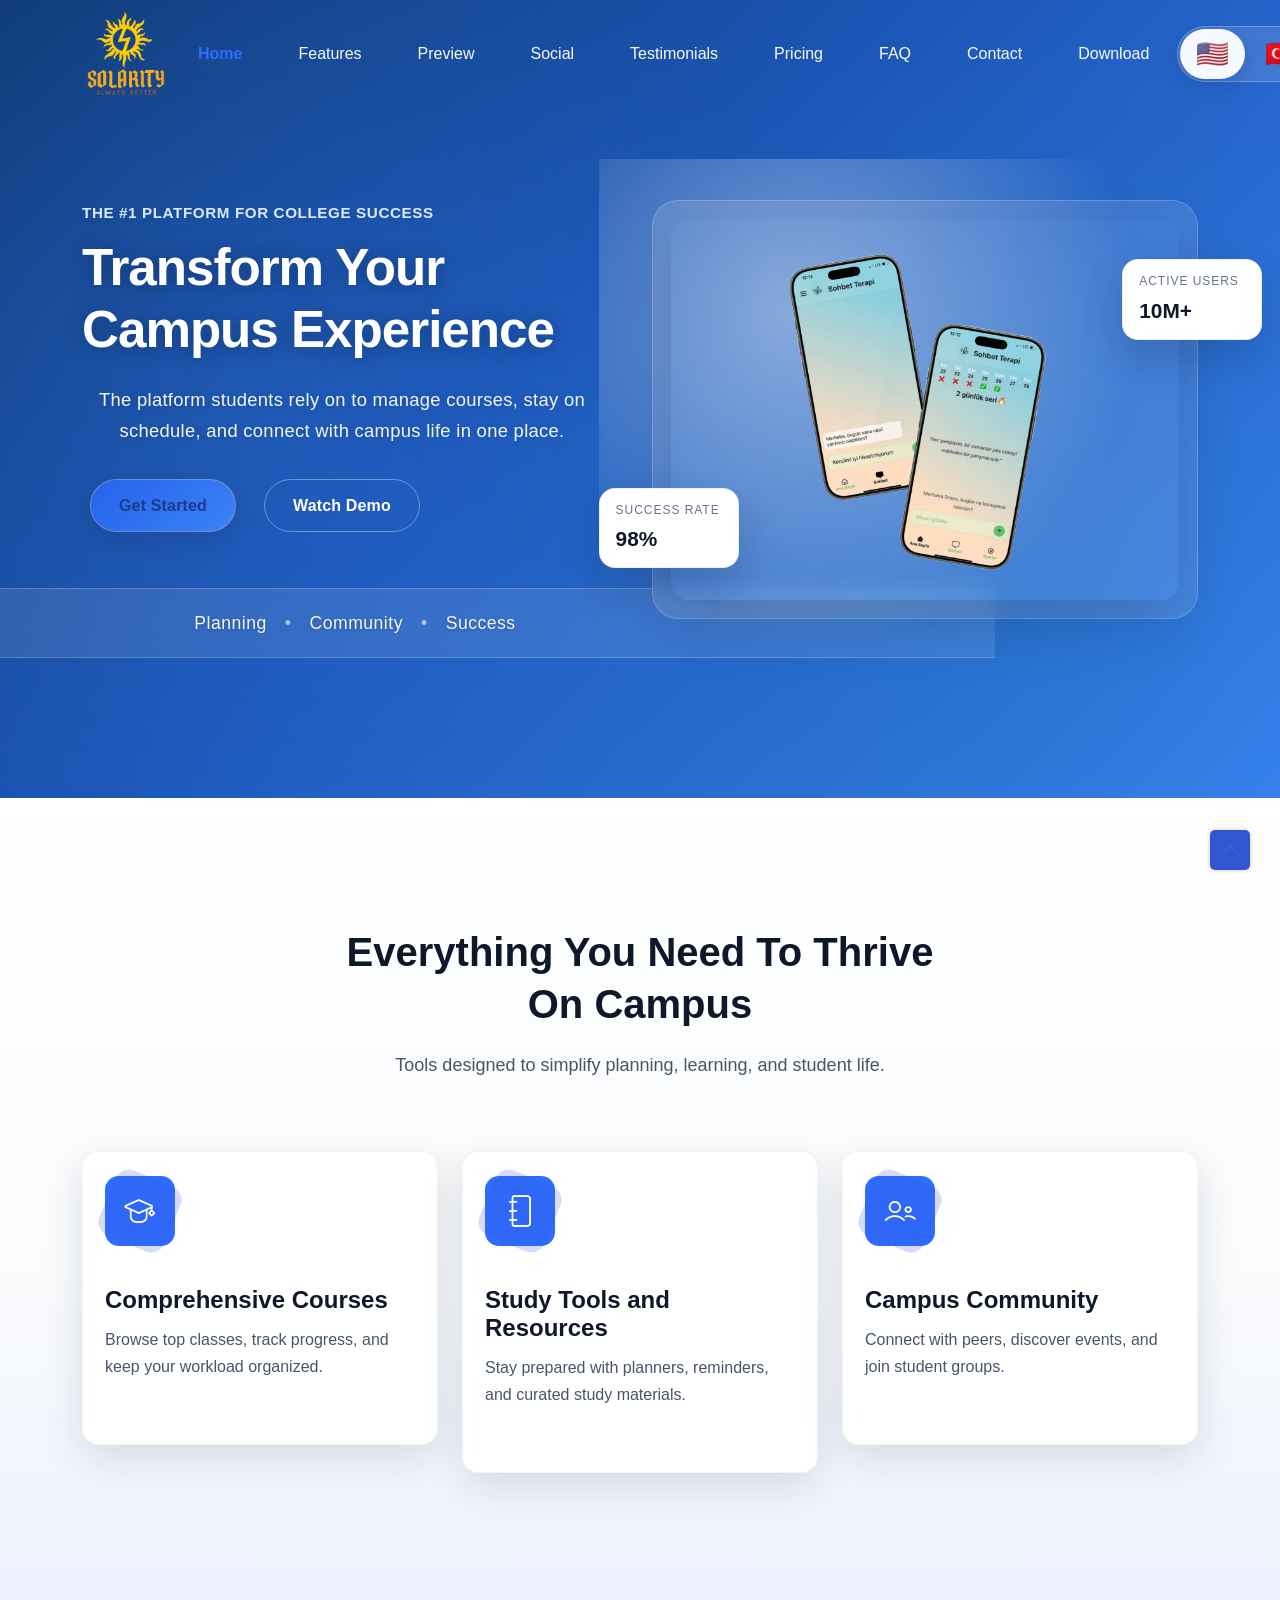
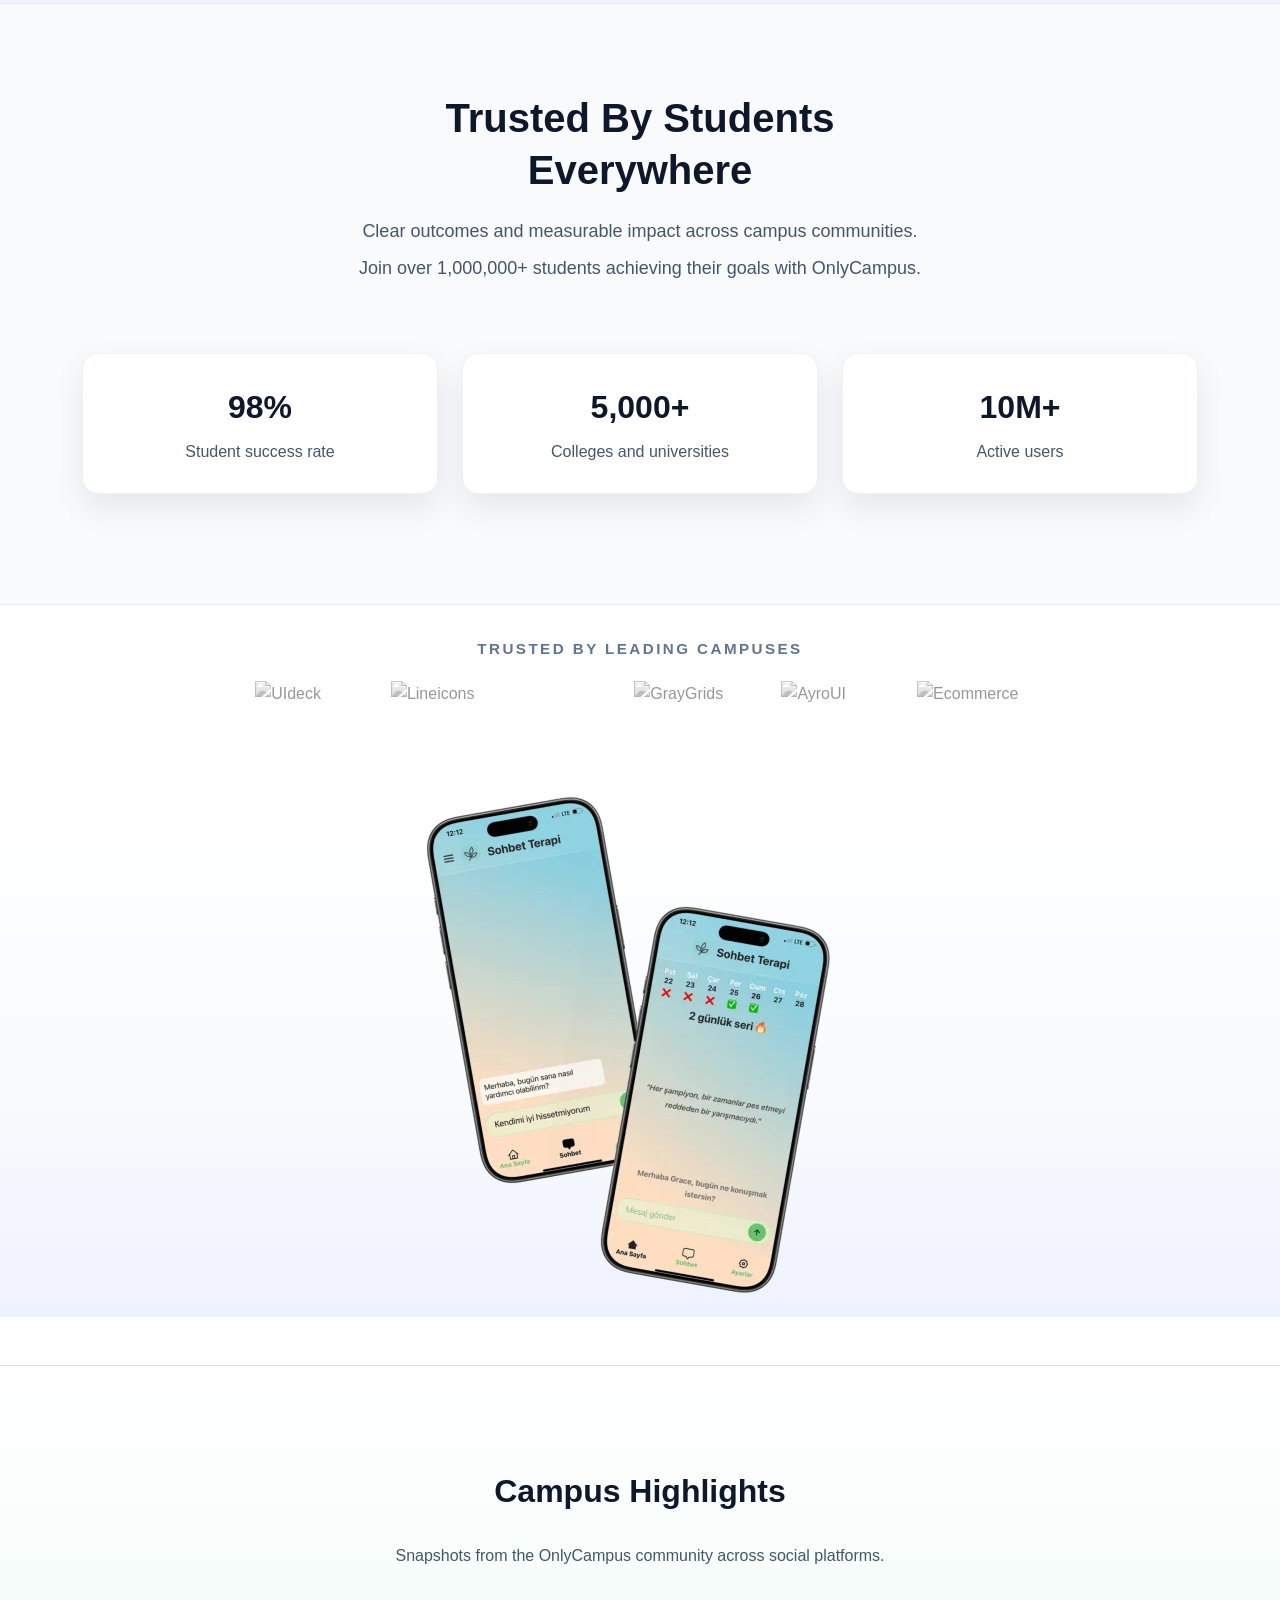
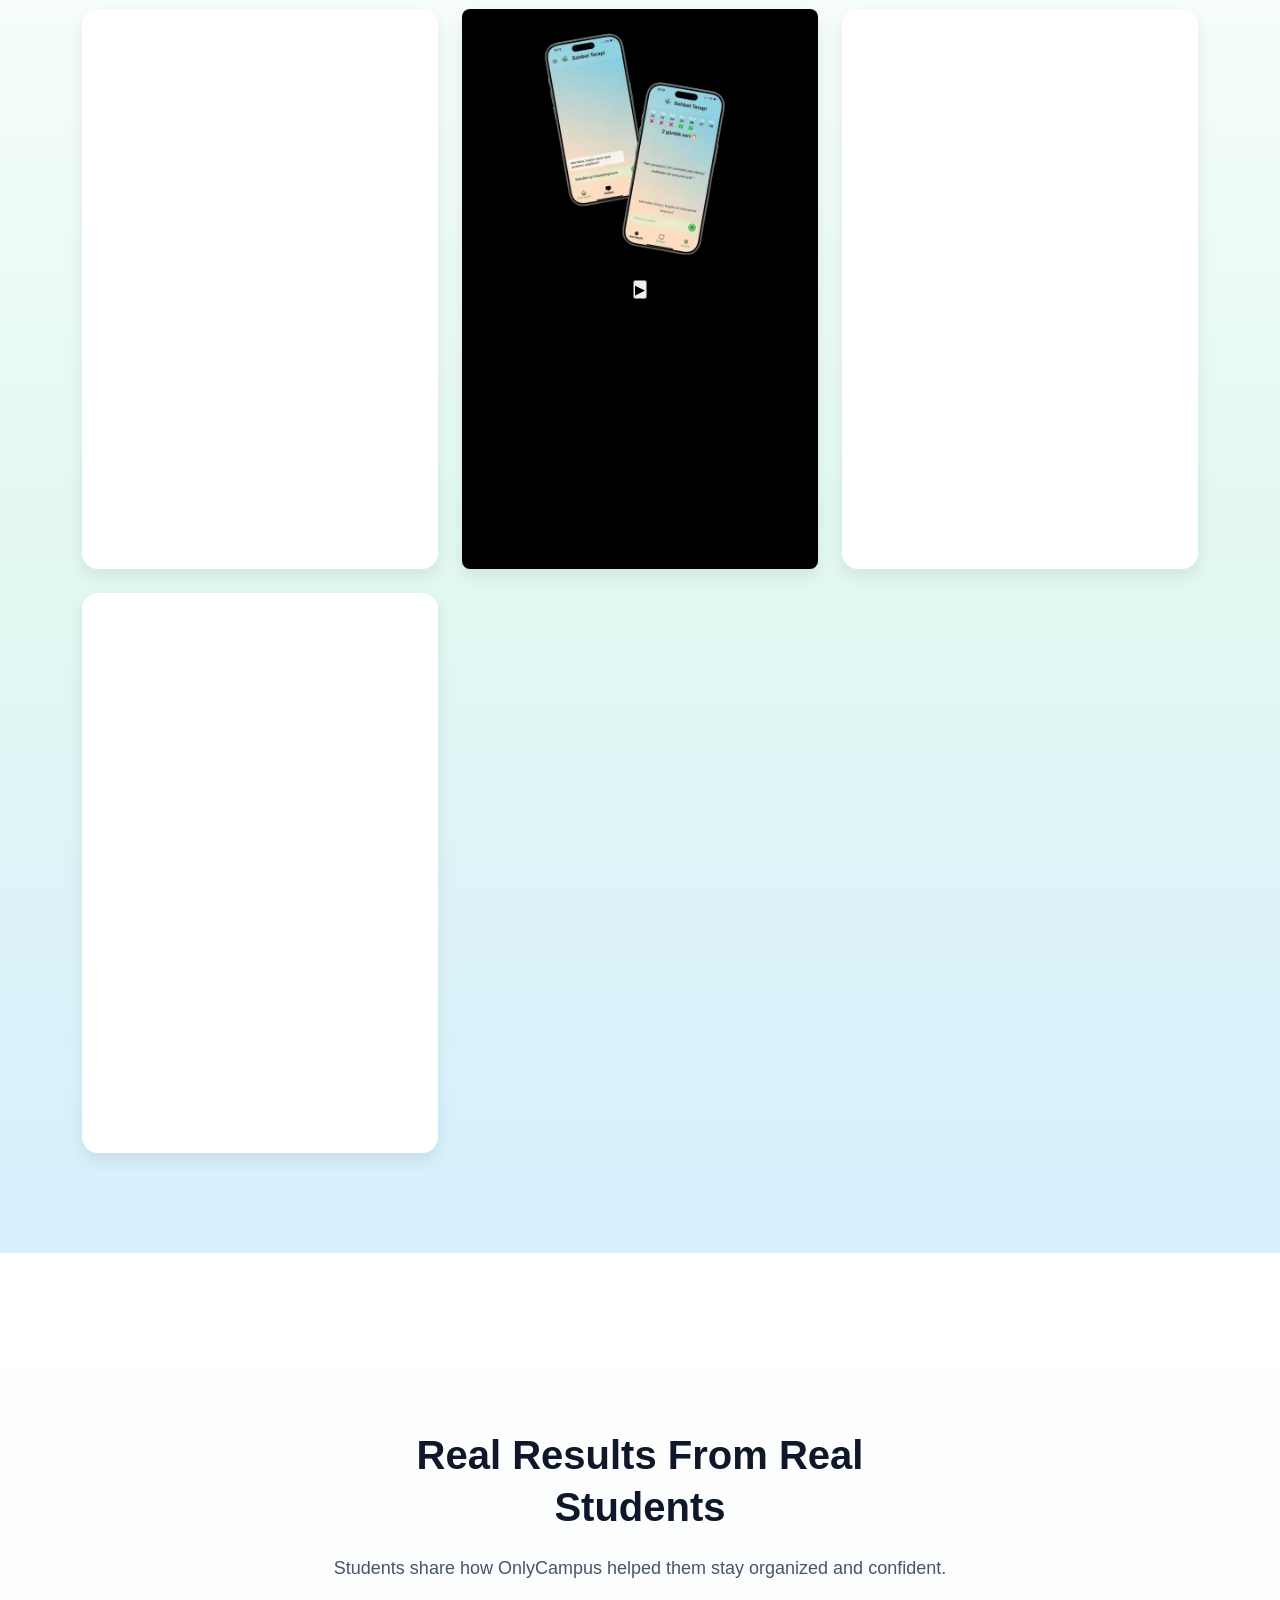
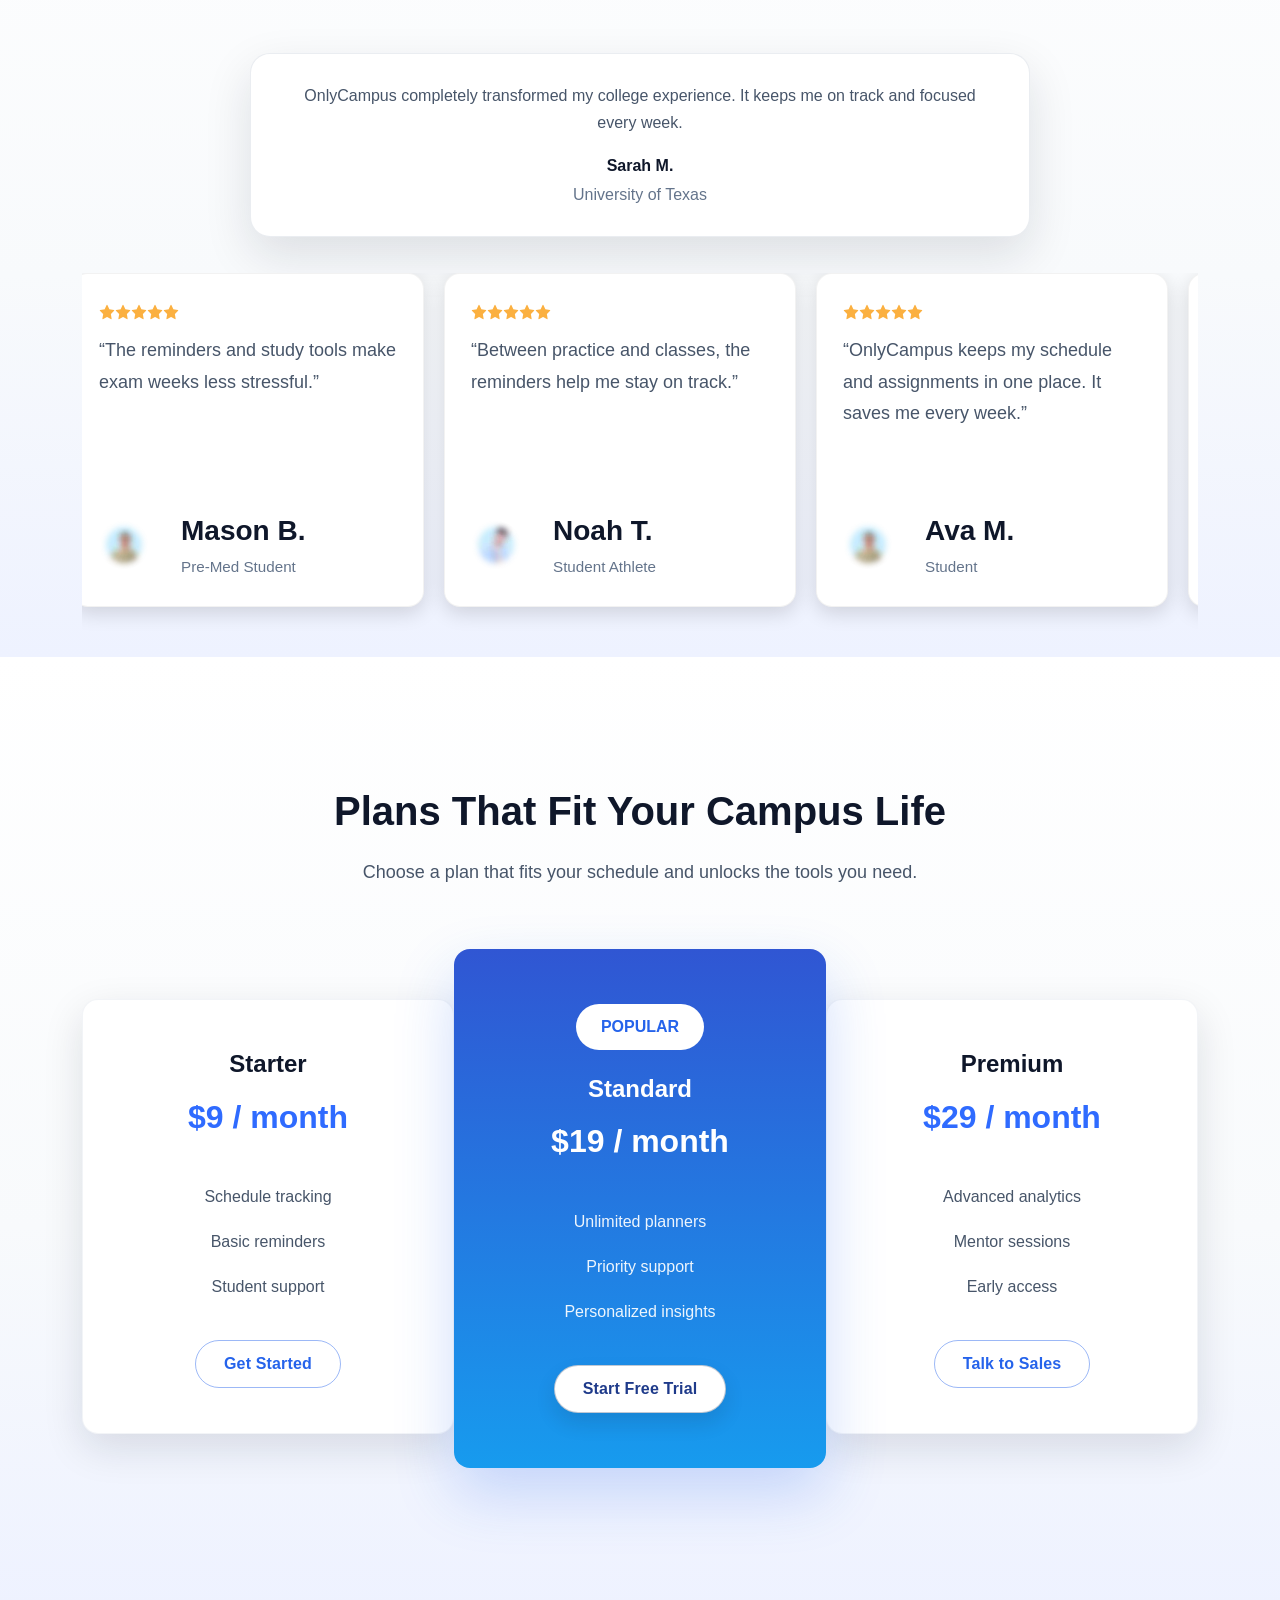
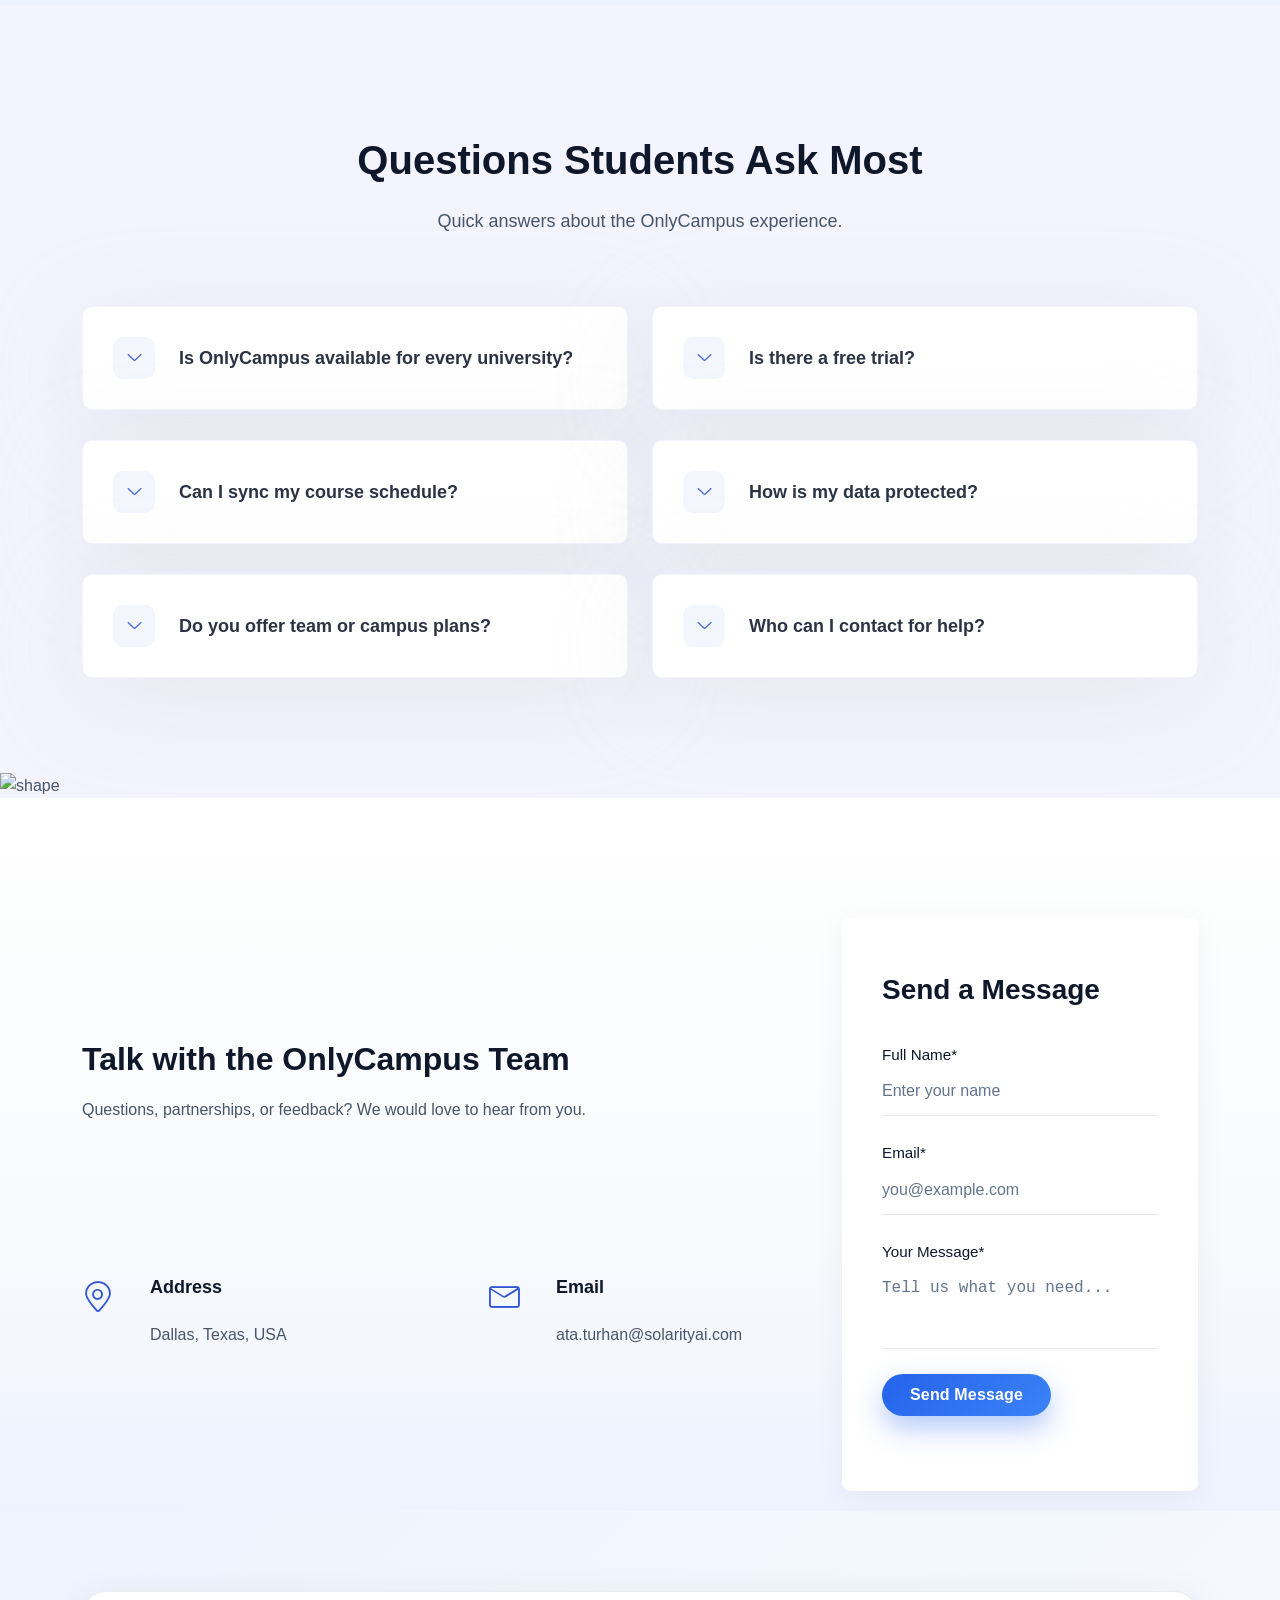
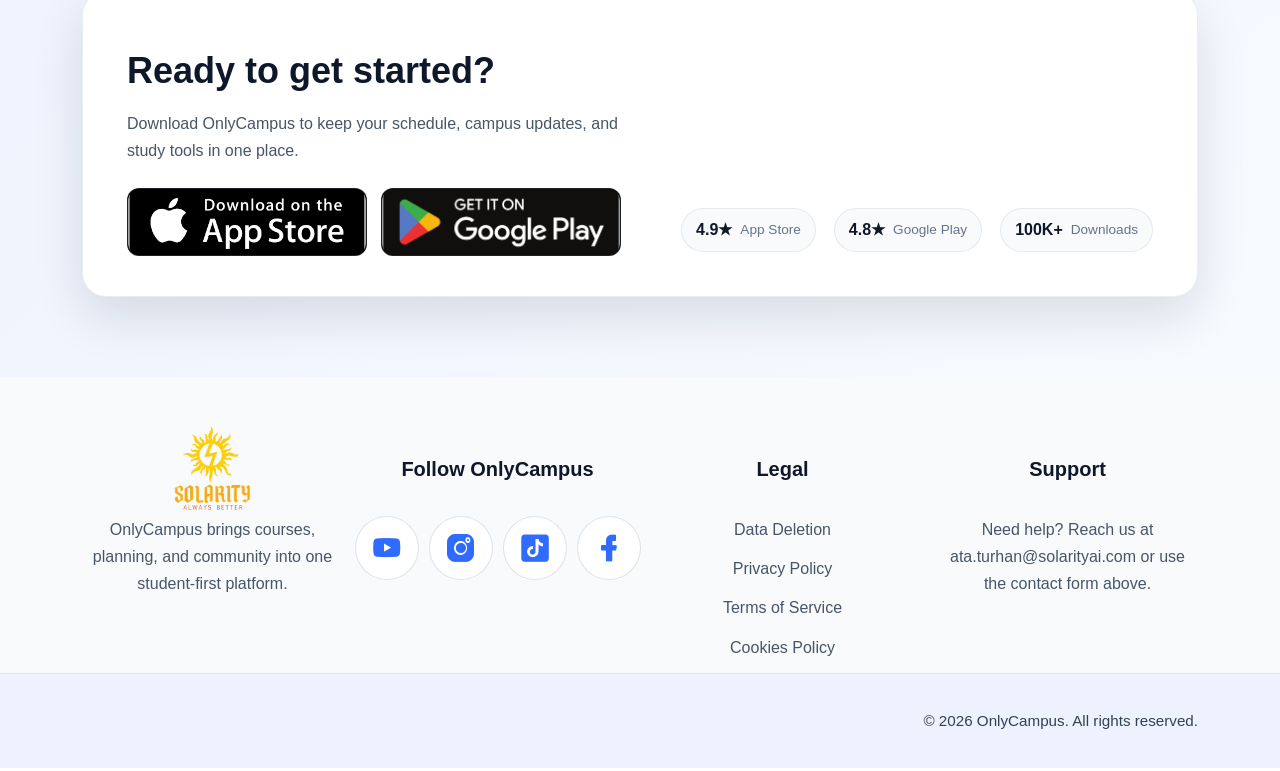
==== commit b174b3d8: "fix(legal): add missing privacy policy link to footer" ====
--- a/index.html
+++ b/index.html
@@ -329,7 +329,7 @@
       <link rel="preload" href="assets/css/lineicons.css" as="style" onload="this.onload=null;this.rel='stylesheet'" />
       <noscript><link rel="stylesheet" href="assets/css/lineicons.css" /></noscript>
     <!-- Site data inlined to avoid async fetch causing CLS. Keep in sync with assets/data/site.json -->
-    <script>window.__SITE_DATA__={"brand":{"name":"OnlyCampus","logo":"assets/images/logo/CompanyLogo-106w.webp","logoAlt":"OnlyCampus Logo"},"seo":{"title":"OnlyCampus | All-in-One Campus Success Platform","description":"OnlyCampus helps students stay organized, connected, and on track with a single hub for courses, schedules, events, and support.","keywords":"campus success, student platform, course planner, university app","author":"Solarity AI","ogTitle":"OnlyCampus | Transform Your Campus Experience","ogDescription":"A modern platform that brings courses, planning, and community together for better outcomes.","ogImage":"assets/images/hero/sohbetTerapiScreens.png","ogUrl":"https://onlycampus.solarityai.com/","twitterTitle":"OnlyCampus | Campus Success Made Simple","twitterDescription":"Plan smarter, learn better, and stay connected with OnlyCampus.","twitterImage":"assets/images/hero/sohbetTerapiScreens.png","canonical":"https://onlycampus.solarityai.com/","themeColor":"#3b82f6"},"nav":[{"label":"Home","href":"#home"},{"label":"Features","href":"#features"},{"label":"Preview","href":"#brand-strip"},{"label":"Social","href":"#social-gallery"},{"label":"Testimonials","href":"#testimonials"},{"label":"Pricing","href":"#pricing"},{"label":"FAQ","href":"#faq"},{"label":"Contact","href":"#contact"},{"label":"Download","href":"#download"}],"hero":{"kicker":"The #1 Platform for College Success","headline":"Transform Your Campus Experience","subhead":"The platform students rely on to manage courses, stay on schedule, and connect with campus life in one place.","media":{"image":"assets/images/hero/sohbetTerapiScreens-800w.webp","alt":"OnlyCampus dashboard preview"},"mediaCards":[{"label":"Active Users","value":"10M+"},{"label":"Success Rate","value":"98%"}],"actions":[{"type":"primary","label":"Get Started","href":"#pricing","className":"ud-main-btn ud-white-btn"},{"type":"secondary","label":"Watch Demo","href":"#app-preview","className":"ud-main-btn ud-border-btn"}],"badges":[{"image":"assets/images/badge/appstore-badge.png","alt":"Download on the App Store","href":"#"},{"image":"assets/images/badge/googleplay-badge.png","alt":"Get it on Google Play","href":"#"}],"powerwords":["Planning","Community","Success"]},"features":{"eyebrow":"Features","title":"Everything You Need to Thrive on Campus","description":"Tools designed to simplify planning, learning, and student life.","items":[{"icon":"lni lni-graduation","title":"Comprehensive Courses","text":"Browse top classes, track progress, and keep your workload organized."},{"icon":"lni lni-notepad","title":"Study Tools and Resources","text":"Stay prepared with planners, reminders, and curated study materials."},{"icon":"lni lni-users","title":"Campus Community","text":"Connect with peers, discover events, and join student groups."}]},"stats":{"eyebrow":"Proven Results","title":"Trusted by Students Everywhere","description":"Clear outcomes and measurable impact across campus communities.","note":"Join over 1,000,000+ students achieving their goals with OnlyCampus.","items":[{"value":"98%","label":"Student success rate"},{"value":"5,000+","label":"Colleges and universities"},{"value":"10M+","label":"Active users"}]},"brandStrip":{"label":"Trusted by leading campuses","logos":[{"src":"assets/images/brands/uideck.svg","alt":"UIdeck","width":200,"height":52},{"src":"assets/images/brands/lineicons.svg","alt":"Lineicons","width":200,"height":26},{"src":"assets/images/brands/graygrids.svg","alt":"GrayGrids","width":200,"height":47},{"src":"assets/images/brands/ayroui.svg","alt":"AyroUI","width":200,"height":52},{"src":"assets/images/brands/ecommerce-html.svg","alt":"Ecommerce HTML","width":200,"height":52}]},"appPreview":{"mainImage":"assets/images/hero/sohbetTerapiScreens-800w.webp","mainAlt":"OnlyCampus app preview","slides":[{"src":"assets/images/hero/screen1.png","alt":"Preview screen 1"},{"src":"assets/images/hero/screen2.png","alt":"Preview screen 2"}]},"socialGallery":{"title":"Campus Highlights","description":"Snapshots from the OnlyCampus community across social platforms.","items":[{"type":"instagram","permalink":"https://www.instagram.com/p/DL7nkNatuVp/"},{"type":"youtube","videoId":"9Me9KvEz7L4","title":"OnlyCampus Shorts"},{"type":"tiktok","videoId":"7558508455229705489","cite":"https://www.tiktok.com/@sohbet_terapi_app/video/7558508455229705489"},{"type":"facebook","href":"https://www.facebook.com/reel/1150872453572160","width":350}]},"testimonials":{"eyebrow":"Testimonials","title":"Real Results from Real Students","description":"Students share how OnlyCampus helped them stay organized and confident.","featured":{"text":"OnlyCampus completely transformed my college experience. It keeps me on track and focused every week.","name":"Sarah M.","role":"University of Texas"}},"pricing":{"eyebrow":"Pricing","title":"Plans That Fit Your Campus Life","description":"Choose a plan that fits your schedule and unlocks the tools you need.","plans":[{"name":"Starter","price":"$9 / month","features":["Schedule tracking","Basic reminders","Student support"],"cta":{"label":"Get Started","href":"#contact"}},{"name":"Standard","price":"$19 / month","popular":true,"features":["Unlimited planners","Priority support","Personalized insights"],"cta":{"label":"Start Free Trial","href":"#contact"}},{"name":"Premium","price":"$29 / month","features":["Advanced analytics","Mentor sessions","Early access"],"cta":{"label":"Talk to Sales","href":"#contact"}}]},"faq":{"eyebrow":"FAQ","title":"Questions Students Ask Most","description":"Quick answers about the OnlyCampus experience.","items":[{"question":"Is OnlyCampus available for every university?","answer":"We support most campuses and add new partners each semester."},{"question":"Can I sync my course schedule?","answer":"Yes, you can import schedules and keep everything in one place."},{"question":"Do you offer team or campus plans?","answer":"Campus-wide plans are available for departments and student groups."},{"question":"Is there a free trial?","answer":"Every plan includes a free trial so you can explore the platform."},{"question":"How is my data protected?","answer":"We follow industry-standard security and privacy practices."},{"question":"Who can I contact for help?","answer":"Our support team is available 24/7 through the contact form."}]},"contact":{"eyebrow":"Contact","title":"Talk with the OnlyCampus Team","description":"Questions, partnerships, or feedback? We would love to hear from you.","addressLabel":"Address","address":"Dallas, Texas, USA","emailLabel":"Email","emails":["ata.turhan@solarityai.com"],"form":{"action":"https://formsubmit.co/ata.turhan@solarityai.com","next":"https://onlycampus.solarityai.com/form-pages/thanks.html","error":"https://onlycampus.solarityai.com/form-pages/error.html","subject":"New message - OnlyCampus","submitLabel":"Send Message"}},"downloadCta":{"eyebrow":"Get the App","title":"Ready to get started?","description":"Download OnlyCampus to keep your schedule, campus updates, and study tools in one place.","badges":[{"image":"assets/images/badge/appstore-badge.png","alt":"Download on the App Store","href":"#"},{"image":"assets/images/badge/googleplay-badge.png","alt":"Get it on Google Play","href":"#"}],"trustItems":[{"value":"4.9★","label":"App Store"},{"value":"4.8★","label":"Google Play"},{"value":"100K+","label":"Downloads"}]},"footer":{"description":"OnlyCampus brings courses, planning, and community into one student-first platform.","quickTitle":"Quick Links","quickLinks":[{"label":"Home","href":"#home"},{"label":"Features","href":"#features"},{"label":"Testimonials","href":"#testimonials"},{"label":"Pricing","href":"#pricing"},{"label":"FAQ","href":"#faq"},{"label":"Contact","href":"#contact"}],"socialTitle":"Follow OnlyCampus","socialLinks":[{"icon":"lni lni-youtube","href":"https://www.youtube.com/@onlycampus"},{"icon":"lni lni-instagram-filled","href":"https://www.instagram.com/onlycampus"},{"icon":"lni lni-tiktok","href":"https://www.tiktok.com/@onlycampus"},{"icon":"lni lni-facebook-filled","href":"https://www.facebook.com/onlycampus"}],"legalTitle":"Legal","legalLinks":[{"label":"Data Deletion","href":"footer-pages/data-deletion.html"},{"label":"Terms of Service","href":"footer-pages/terms.html"},{"label":"Cookies Policy","href":"footer-pages/cookies.html"}],"emergencyTitle":"Support","emergencyText":"Need help? Reach us at ata.turhan@solarityai.com or use the contact form above.","bottomText":"© 2026 OnlyCampus. All rights reserved."}};</script>
+    <script>window.__SITE_DATA__={"brand":{"name":"OnlyCampus","logo":"assets/images/logo/CompanyLogo-106w.webp","logoAlt":"OnlyCampus Logo"},"seo":{"title":"OnlyCampus | All-in-One Campus Success Platform","description":"OnlyCampus helps students stay organized, connected, and on track with a single hub for courses, schedules, events, and support.","keywords":"campus success, student platform, course planner, university app","author":"Solarity AI","ogTitle":"OnlyCampus | Transform Your Campus Experience","ogDescription":"A modern platform that brings courses, planning, and community together for better outcomes.","ogImage":"assets/images/hero/sohbetTerapiScreens.png","ogUrl":"https://onlycampus.solarityai.com/","twitterTitle":"OnlyCampus | Campus Success Made Simple","twitterDescription":"Plan smarter, learn better, and stay connected with OnlyCampus.","twitterImage":"assets/images/hero/sohbetTerapiScreens.png","canonical":"https://onlycampus.solarityai.com/","themeColor":"#3b82f6"},"nav":[{"label":"Home","href":"#home"},{"label":"Features","href":"#features"},{"label":"Preview","href":"#brand-strip"},{"label":"Social","href":"#social-gallery"},{"label":"Testimonials","href":"#testimonials"},{"label":"Pricing","href":"#pricing"},{"label":"FAQ","href":"#faq"},{"label":"Contact","href":"#contact"},{"label":"Download","href":"#download"}],"hero":{"kicker":"The #1 Platform for College Success","headline":"Transform Your Campus Experience","subhead":"The platform students rely on to manage courses, stay on schedule, and connect with campus life in one place.","media":{"image":"assets/images/hero/sohbetTerapiScreens-800w.webp","alt":"OnlyCampus dashboard preview"},"mediaCards":[{"label":"Active Users","value":"10M+"},{"label":"Success Rate","value":"98%"}],"actions":[{"type":"primary","label":"Get Started","href":"#pricing","className":"ud-main-btn ud-white-btn"},{"type":"secondary","label":"Watch Demo","href":"#app-preview","className":"ud-main-btn ud-border-btn"}],"badges":[{"image":"assets/images/badge/appstore-badge.png","alt":"Download on the App Store","href":"#"},{"image":"assets/images/badge/googleplay-badge.png","alt":"Get it on Google Play","href":"#"}],"powerwords":["Planning","Community","Success"]},"features":{"eyebrow":"Features","title":"Everything You Need to Thrive on Campus","description":"Tools designed to simplify planning, learning, and student life.","items":[{"icon":"lni lni-graduation","title":"Comprehensive Courses","text":"Browse top classes, track progress, and keep your workload organized."},{"icon":"lni lni-notepad","title":"Study Tools and Resources","text":"Stay prepared with planners, reminders, and curated study materials."},{"icon":"lni lni-users","title":"Campus Community","text":"Connect with peers, discover events, and join student groups."}]},"stats":{"eyebrow":"Proven Results","title":"Trusted by Students Everywhere","description":"Clear outcomes and measurable impact across campus communities.","note":"Join over 1,000,000+ students achieving their goals with OnlyCampus.","items":[{"value":"98%","label":"Student success rate"},{"value":"5,000+","label":"Colleges and universities"},{"value":"10M+","label":"Active users"}]},"brandStrip":{"label":"Trusted by leading campuses","logos":[{"src":"assets/images/brands/uideck.svg","alt":"UIdeck","width":200,"height":52},{"src":"assets/images/brands/lineicons.svg","alt":"Lineicons","width":200,"height":26},{"src":"assets/images/brands/graygrids.svg","alt":"GrayGrids","width":200,"height":47},{"src":"assets/images/brands/ayroui.svg","alt":"AyroUI","width":200,"height":52},{"src":"assets/images/brands/ecommerce-html.svg","alt":"Ecommerce HTML","width":200,"height":52}]},"appPreview":{"mainImage":"assets/images/hero/sohbetTerapiScreens-800w.webp","mainAlt":"OnlyCampus app preview","slides":[{"src":"assets/images/hero/screen1.png","alt":"Preview screen 1"},{"src":"assets/images/hero/screen2.png","alt":"Preview screen 2"}]},"socialGallery":{"title":"Campus Highlights","description":"Snapshots from the OnlyCampus community across social platforms.","items":[{"type":"instagram","permalink":"https://www.instagram.com/p/DL7nkNatuVp/"},{"type":"youtube","videoId":"9Me9KvEz7L4","title":"OnlyCampus Shorts"},{"type":"tiktok","videoId":"7558508455229705489","cite":"https://www.tiktok.com/@sohbet_terapi_app/video/7558508455229705489"},{"type":"facebook","href":"https://www.facebook.com/reel/1150872453572160","width":350}]},"testimonials":{"eyebrow":"Testimonials","title":"Real Results from Real Students","description":"Students share how OnlyCampus helped them stay organized and confident.","featured":{"text":"OnlyCampus completely transformed my college experience. It keeps me on track and focused every week.","name":"Sarah M.","role":"University of Texas"}},"pricing":{"eyebrow":"Pricing","title":"Plans That Fit Your Campus Life","description":"Choose a plan that fits your schedule and unlocks the tools you need.","plans":[{"name":"Starter","price":"$9 / month","features":["Schedule tracking","Basic reminders","Student support"],"cta":{"label":"Get Started","href":"#contact"}},{"name":"Standard","price":"$19 / month","popular":true,"features":["Unlimited planners","Priority support","Personalized insights"],"cta":{"label":"Start Free Trial","href":"#contact"}},{"name":"Premium","price":"$29 / month","features":["Advanced analytics","Mentor sessions","Early access"],"cta":{"label":"Talk to Sales","href":"#contact"}}]},"faq":{"eyebrow":"FAQ","title":"Questions Students Ask Most","description":"Quick answers about the OnlyCampus experience.","items":[{"question":"Is OnlyCampus available for every university?","answer":"We support most campuses and add new partners each semester."},{"question":"Can I sync my course schedule?","answer":"Yes, you can import schedules and keep everything in one place."},{"question":"Do you offer team or campus plans?","answer":"Campus-wide plans are available for departments and student groups."},{"question":"Is there a free trial?","answer":"Every plan includes a free trial so you can explore the platform."},{"question":"How is my data protected?","answer":"We follow industry-standard security and privacy practices."},{"question":"Who can I contact for help?","answer":"Our support team is available 24/7 through the contact form."}]},"contact":{"eyebrow":"Contact","title":"Talk with the OnlyCampus Team","description":"Questions, partnerships, or feedback? We would love to hear from you.","addressLabel":"Address","address":"Dallas, Texas, USA","emailLabel":"Email","emails":["ata.turhan@solarityai.com"],"form":{"action":"https://formsubmit.co/ata.turhan@solarityai.com","next":"https://onlycampus.solarityai.com/form-pages/thanks.html","error":"https://onlycampus.solarityai.com/form-pages/error.html","subject":"New message - OnlyCampus","submitLabel":"Send Message"}},"downloadCta":{"eyebrow":"Get the App","title":"Ready to get started?","description":"Download OnlyCampus to keep your schedule, campus updates, and study tools in one place.","badges":[{"image":"assets/images/badge/appstore-badge.png","alt":"Download on the App Store","href":"#"},{"image":"assets/images/badge/googleplay-badge.png","alt":"Get it on Google Play","href":"#"}],"trustItems":[{"value":"4.9★","label":"App Store"},{"value":"4.8★","label":"Google Play"},{"value":"100K+","label":"Downloads"}]},"footer":{"description":"OnlyCampus brings courses, planning, and community into one student-first platform.","quickTitle":"Quick Links","quickLinks":[{"label":"Home","href":"#home"},{"label":"Features","href":"#features"},{"label":"Testimonials","href":"#testimonials"},{"label":"Pricing","href":"#pricing"},{"label":"FAQ","href":"#faq"},{"label":"Contact","href":"#contact"}],"socialTitle":"Follow OnlyCampus","socialLinks":[{"icon":"lni lni-youtube","href":"https://www.youtube.com/@onlycampus"},{"icon":"lni lni-instagram-filled","href":"https://www.instagram.com/onlycampus"},{"icon":"lni lni-tiktok","href":"https://www.tiktok.com/@onlycampus"},{"icon":"lni lni-facebook-filled","href":"https://www.facebook.com/onlycampus"}],"legalTitle":"Legal","legalLinks":[{"label":"Data Deletion","href":"footer-pages/data-deletion.html"},{"label":"Privacy Policy","href":"footer-pages/privacy-policy.html"},{"label":"Terms of Service","href":"footer-pages/terms.html"},{"label":"Cookies Policy","href":"footer-pages/cookies.html"}],"emergencyTitle":"Support","emergencyText":"Need help? Reach us at ata.turhan@solarityai.com or use the contact form above.","bottomText":"© 2026 OnlyCampus. All rights reserved."}};</script>
   </head>
   <body>
     <!-- ====== Header Start ====== -->
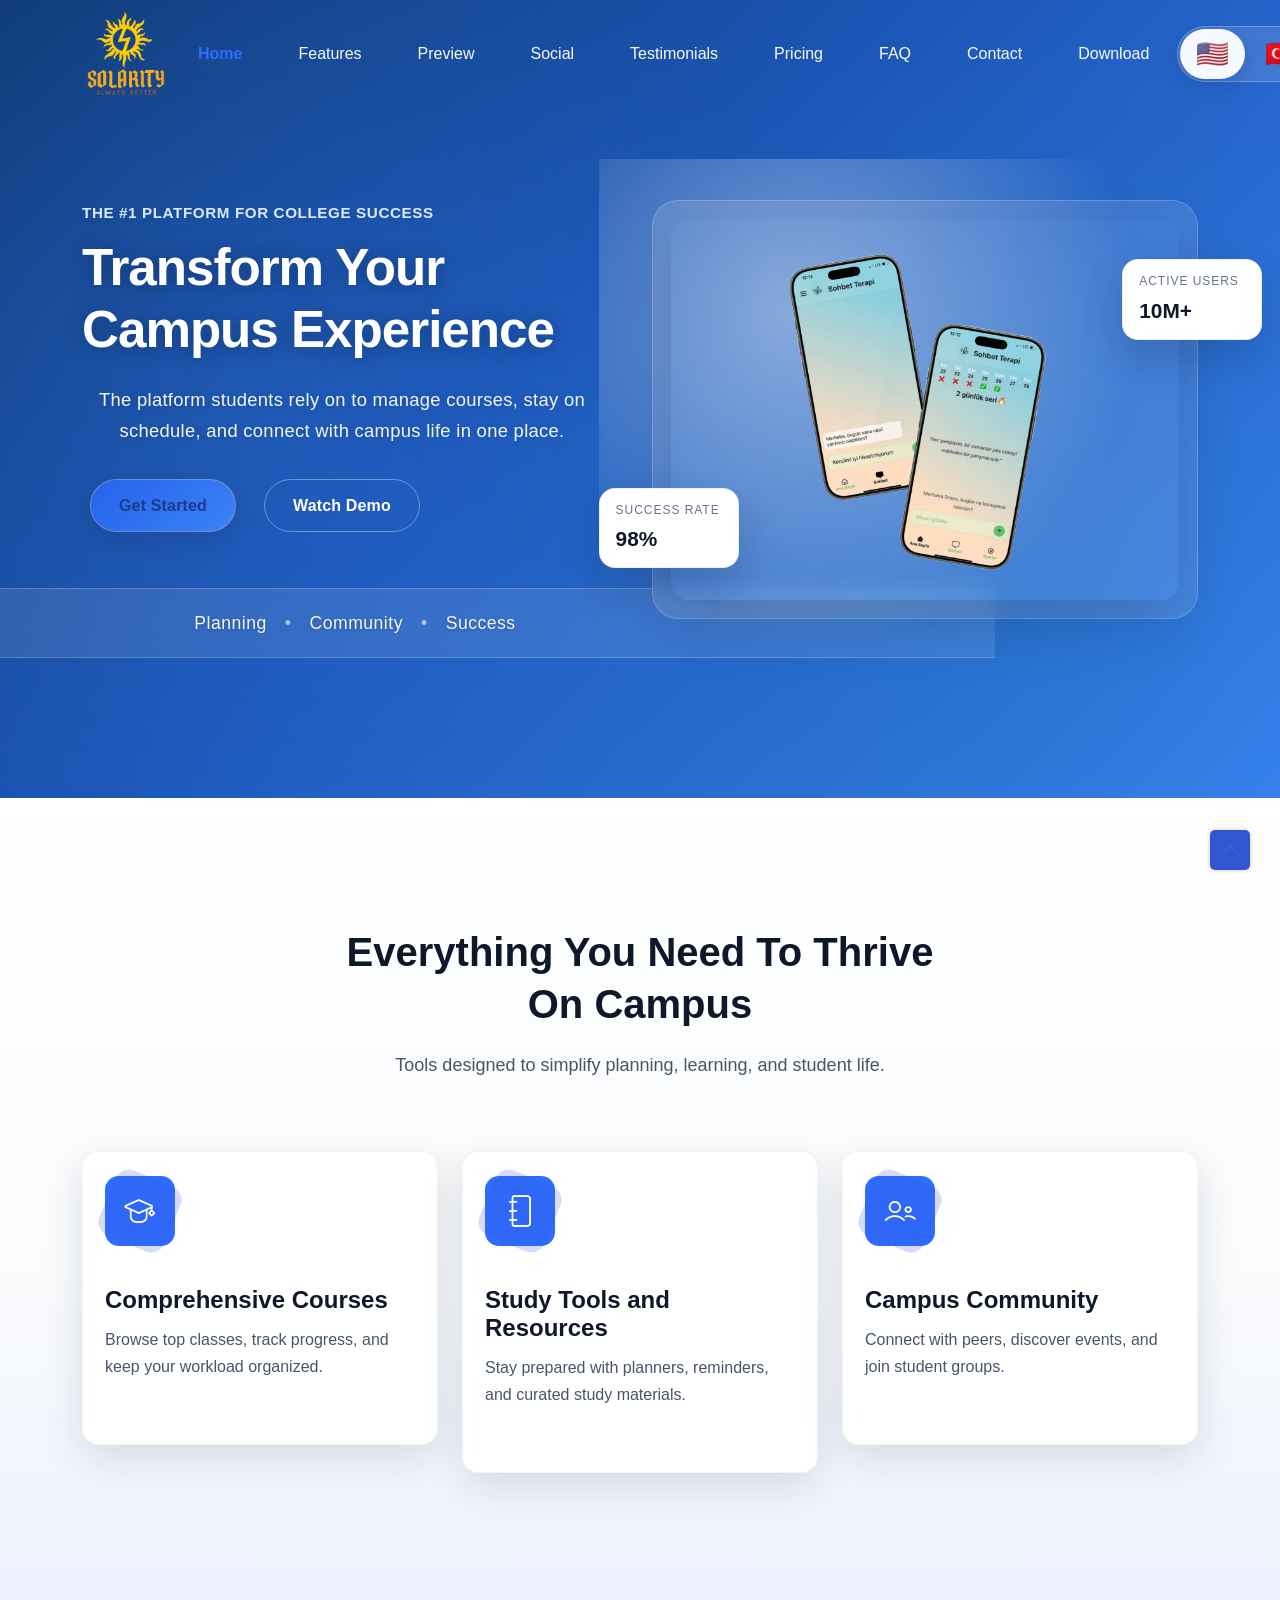
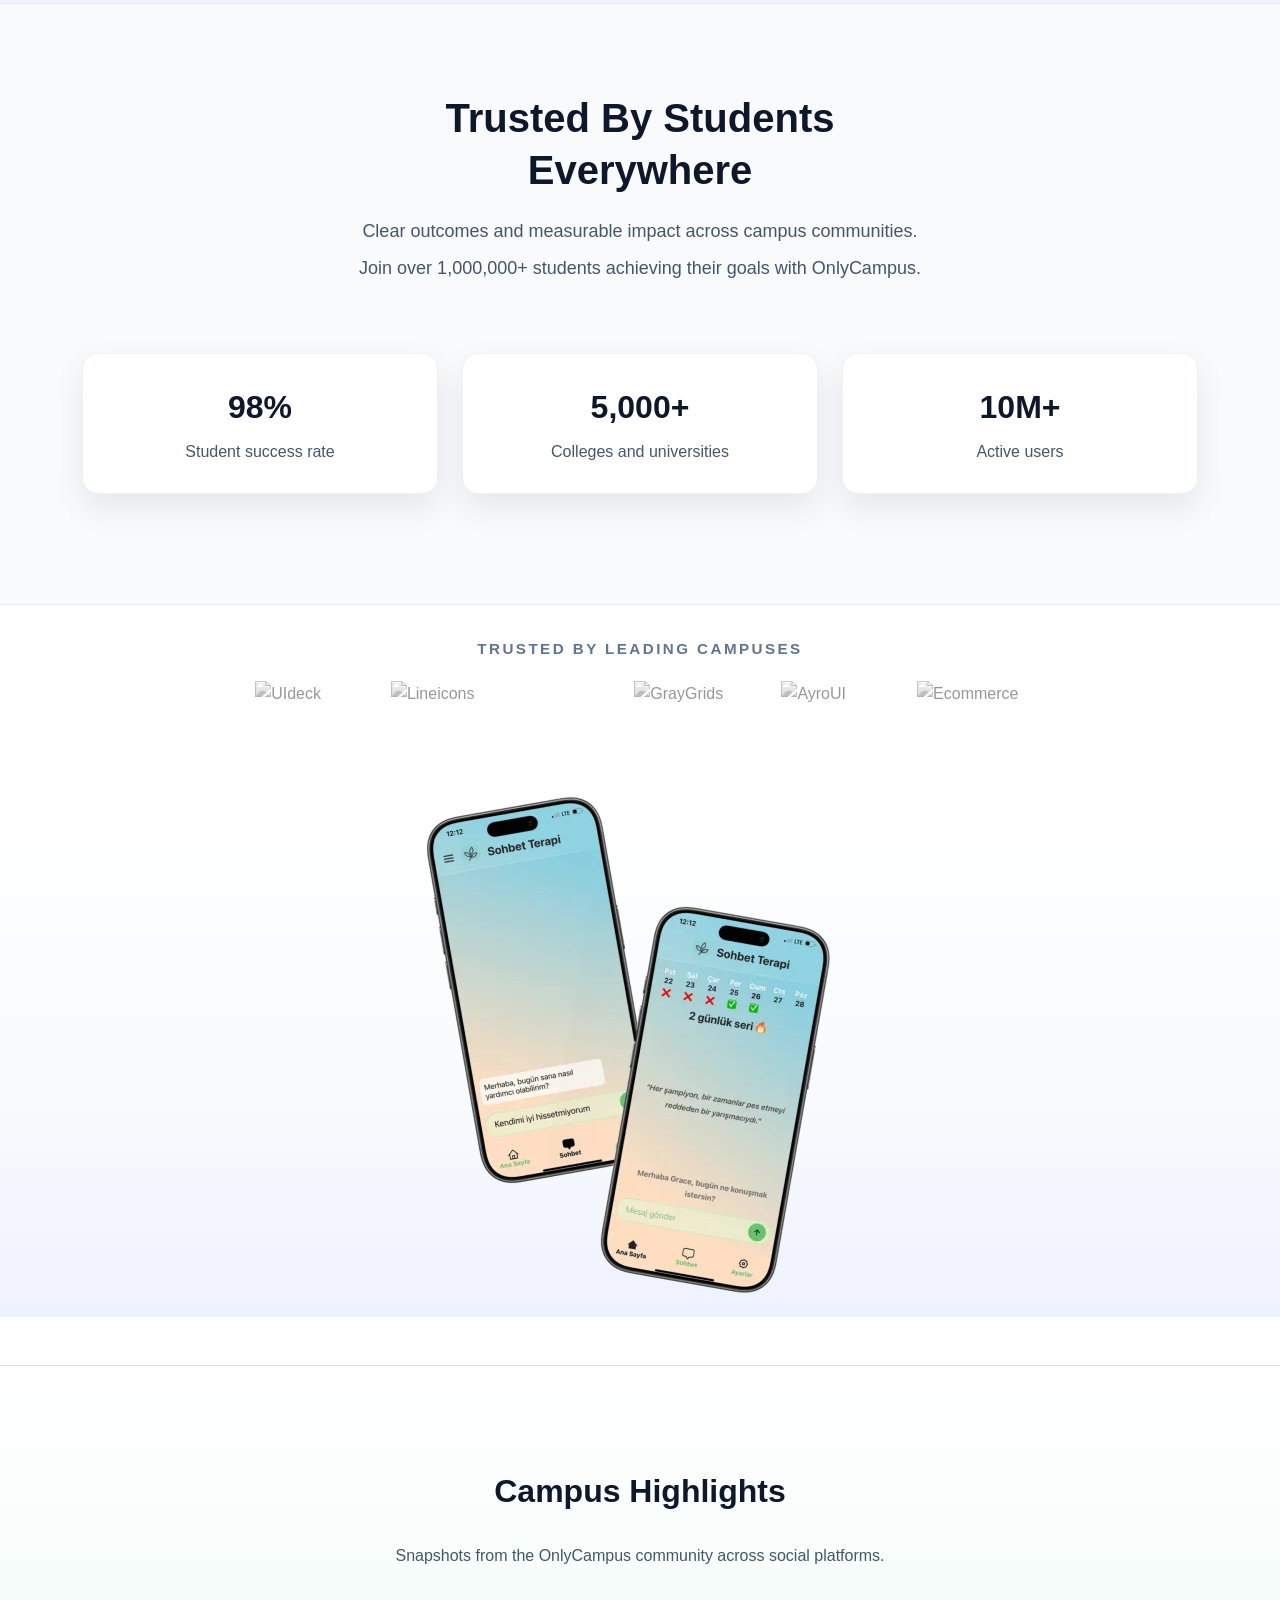
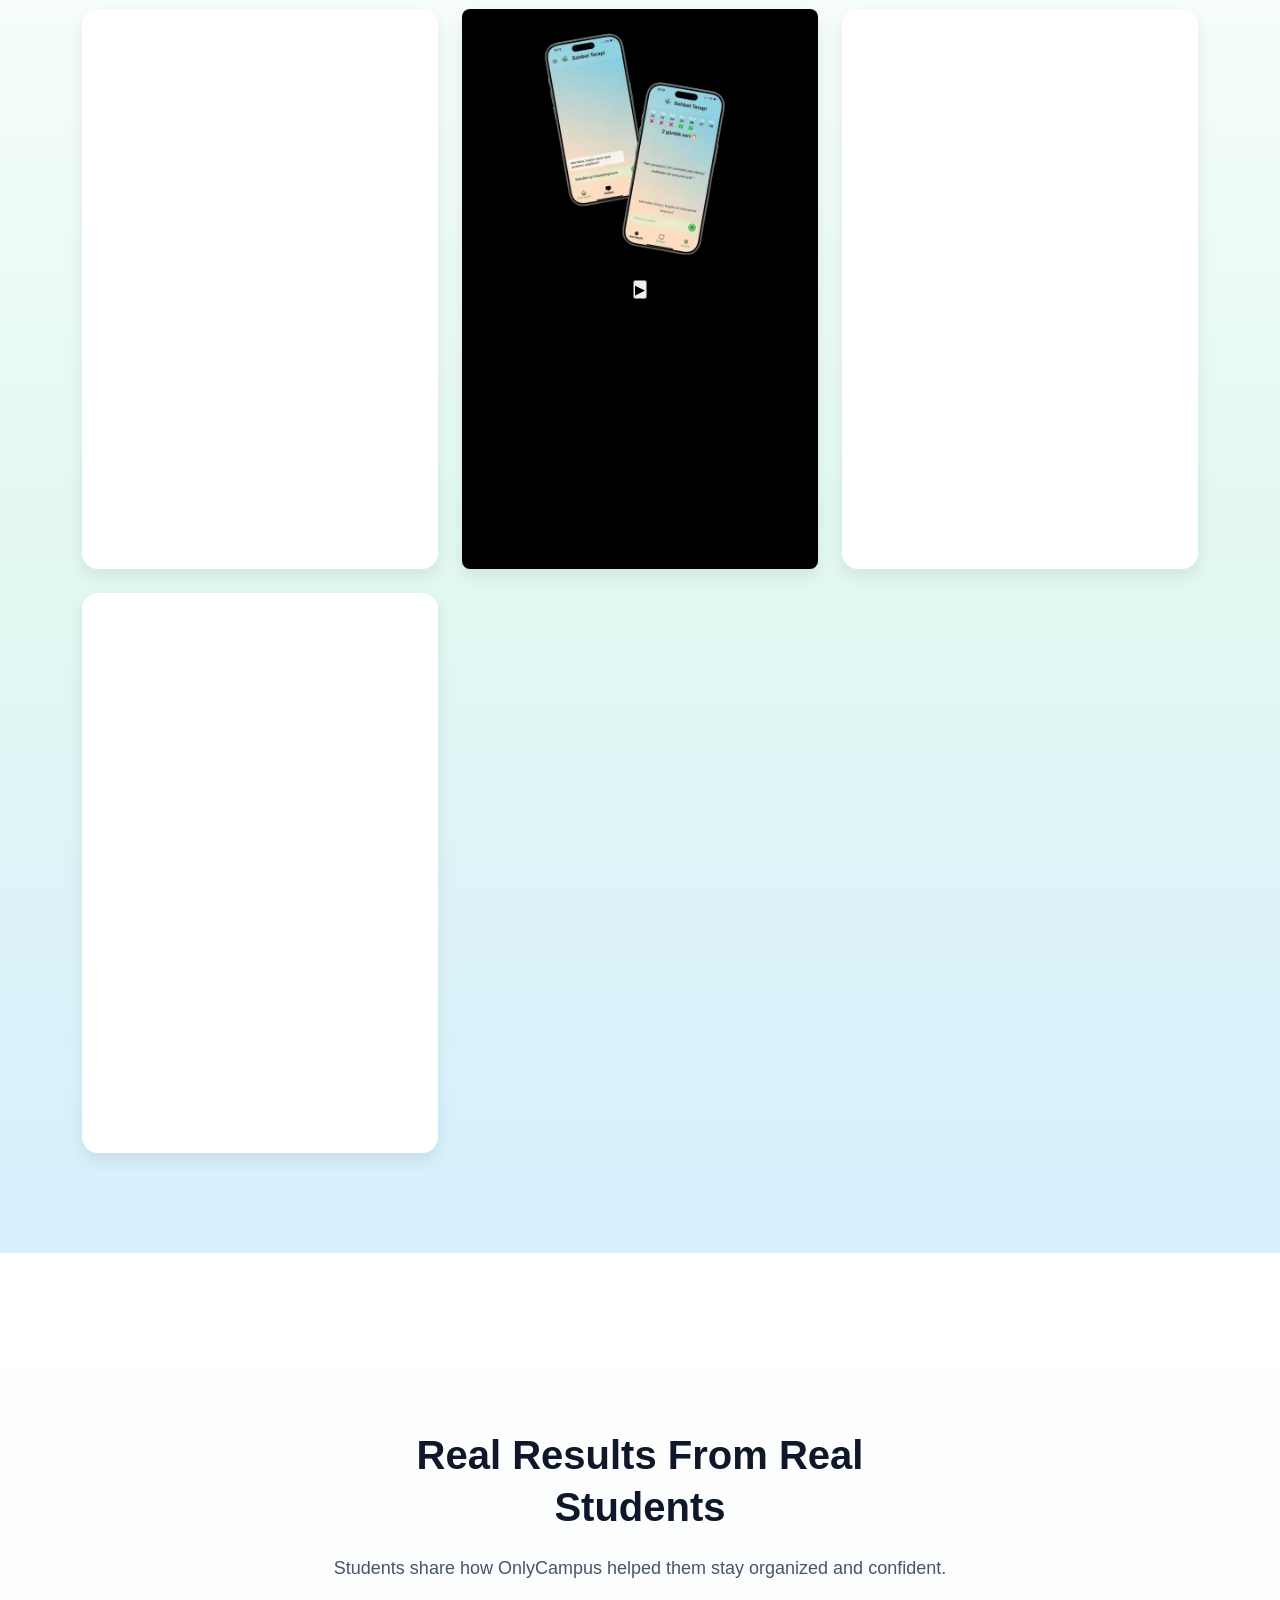
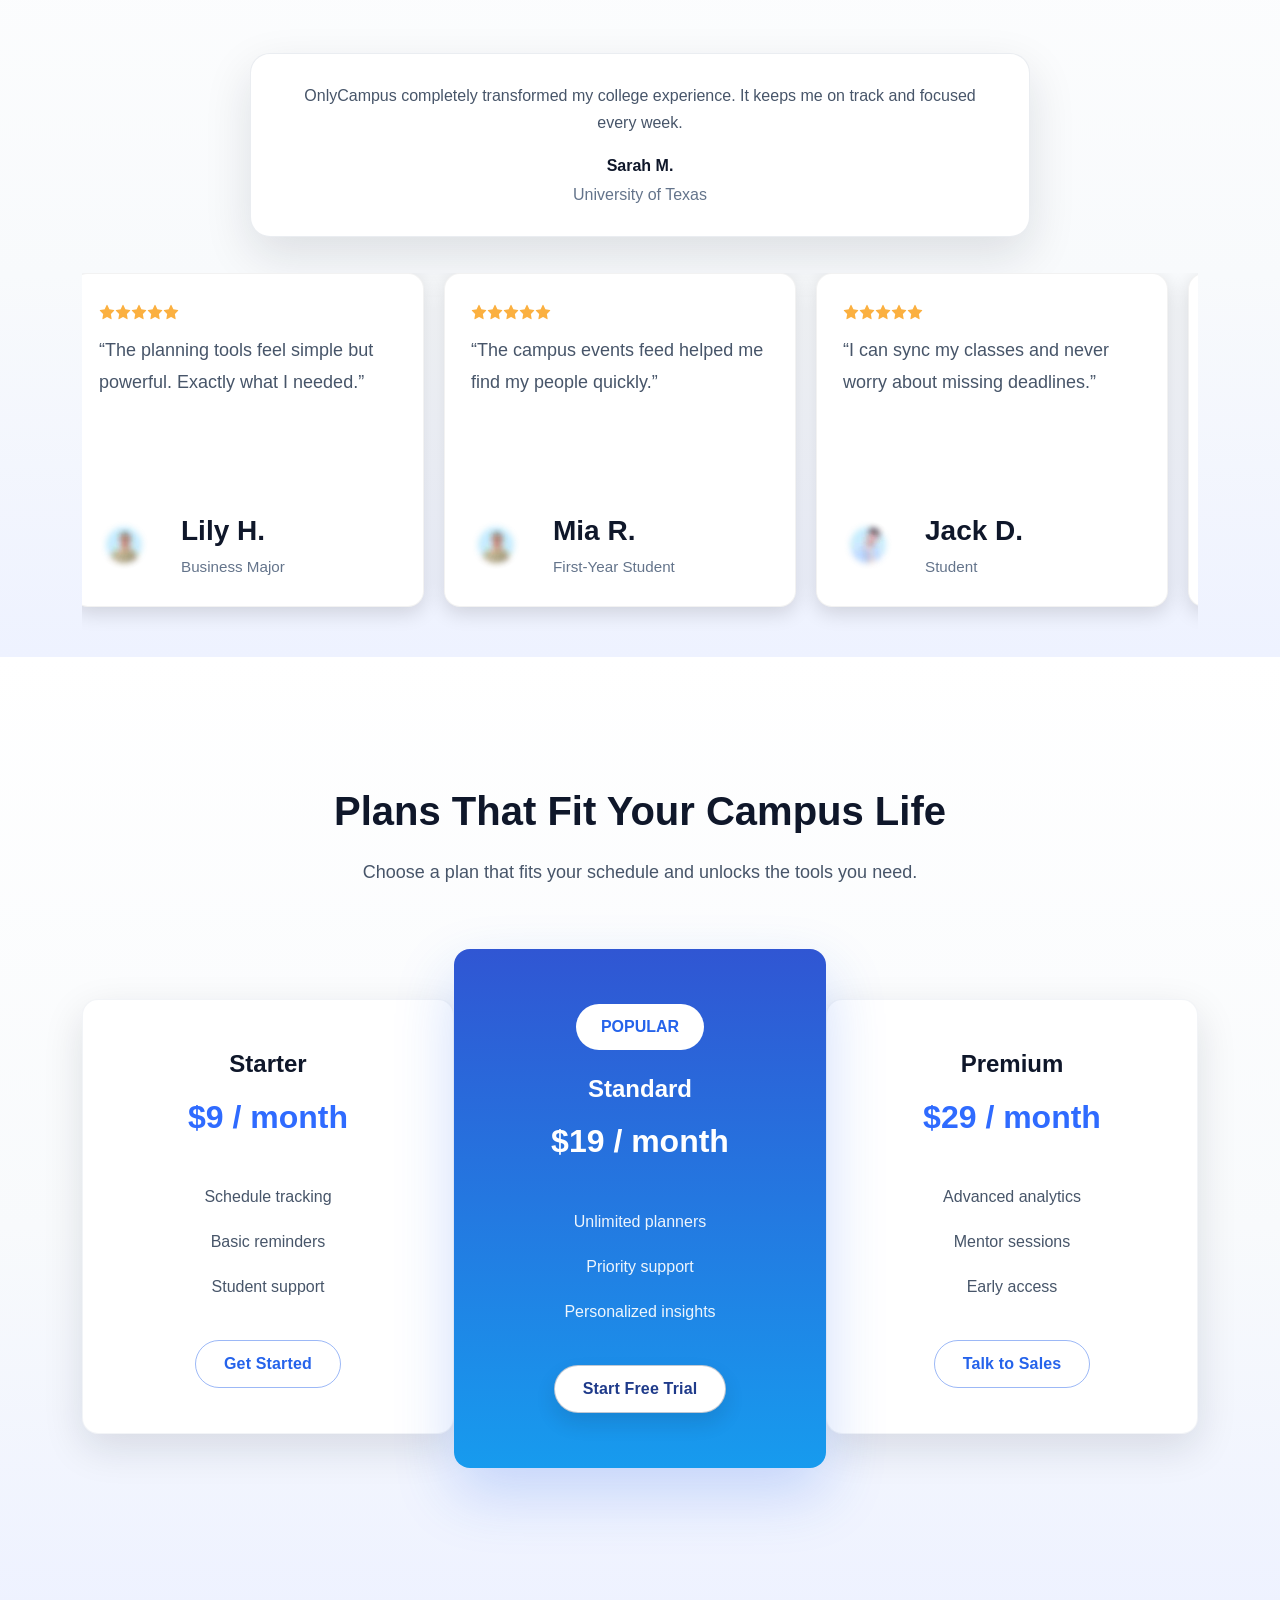
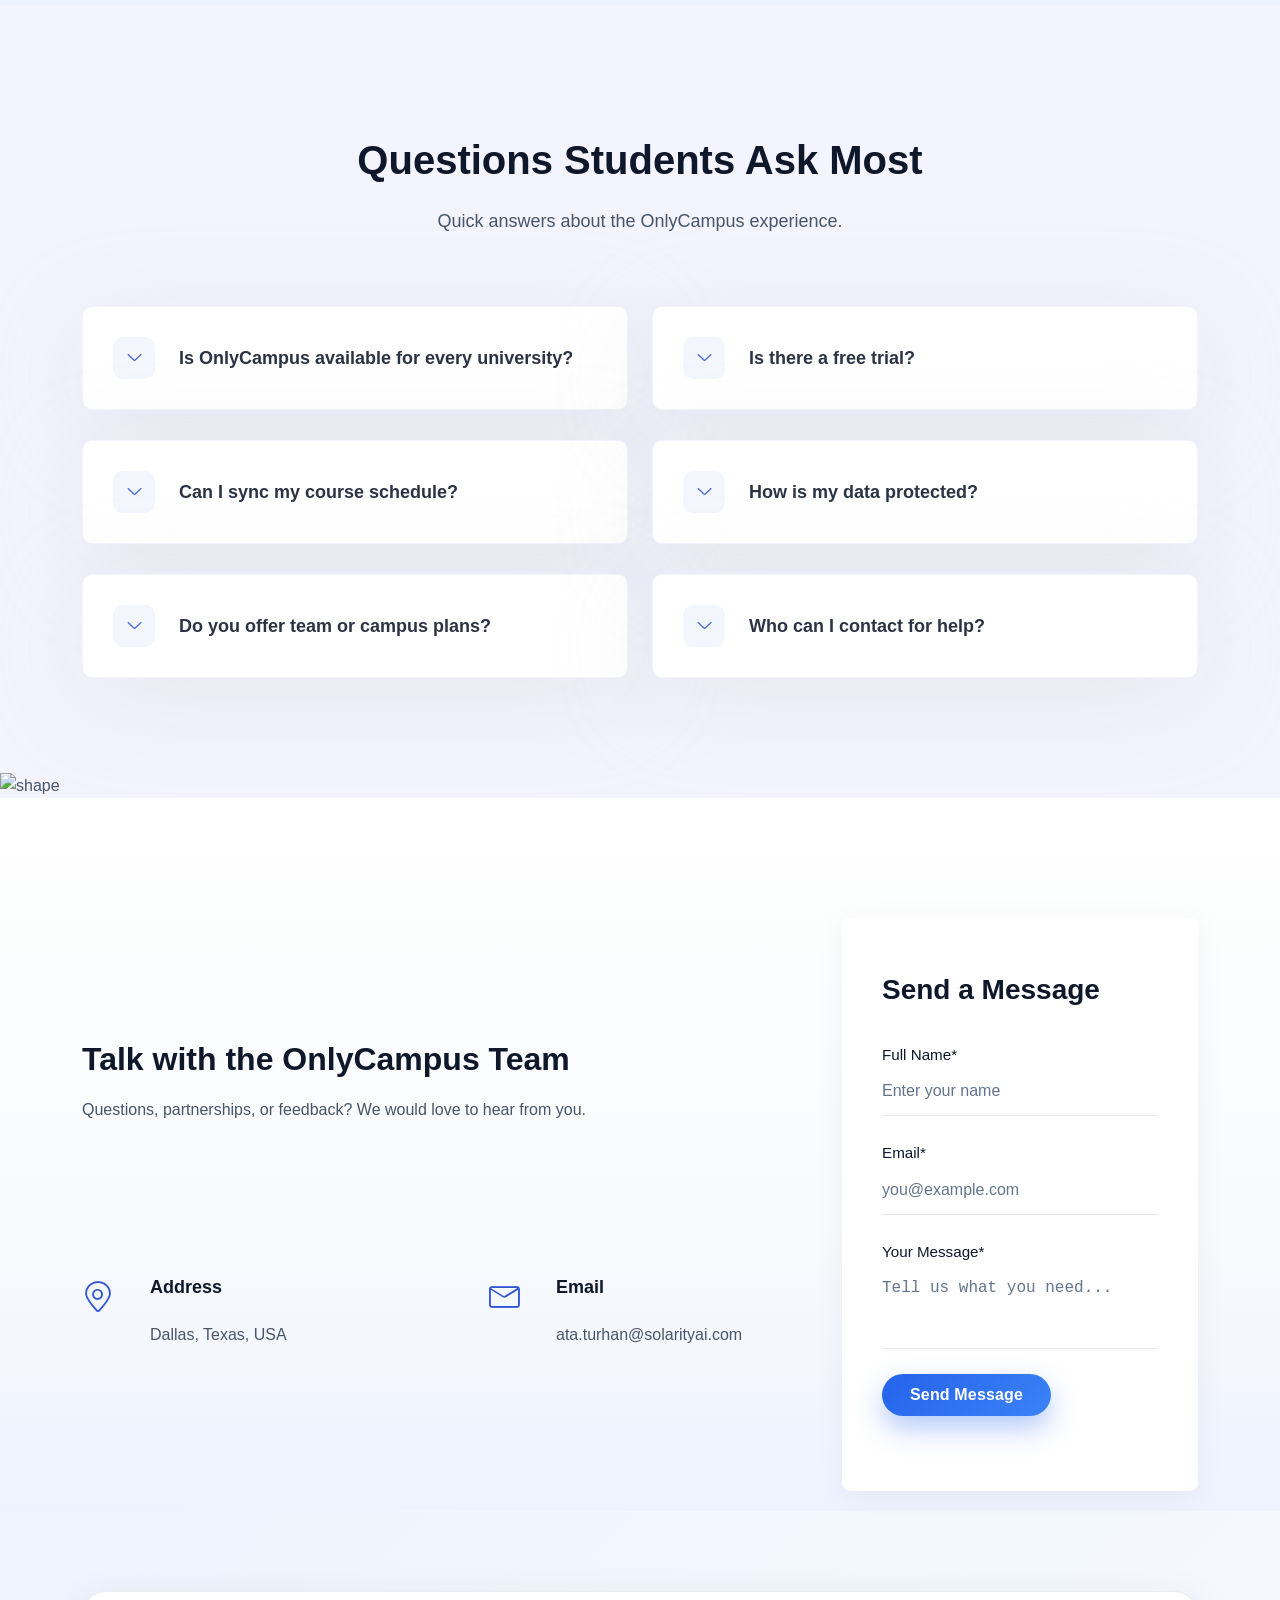
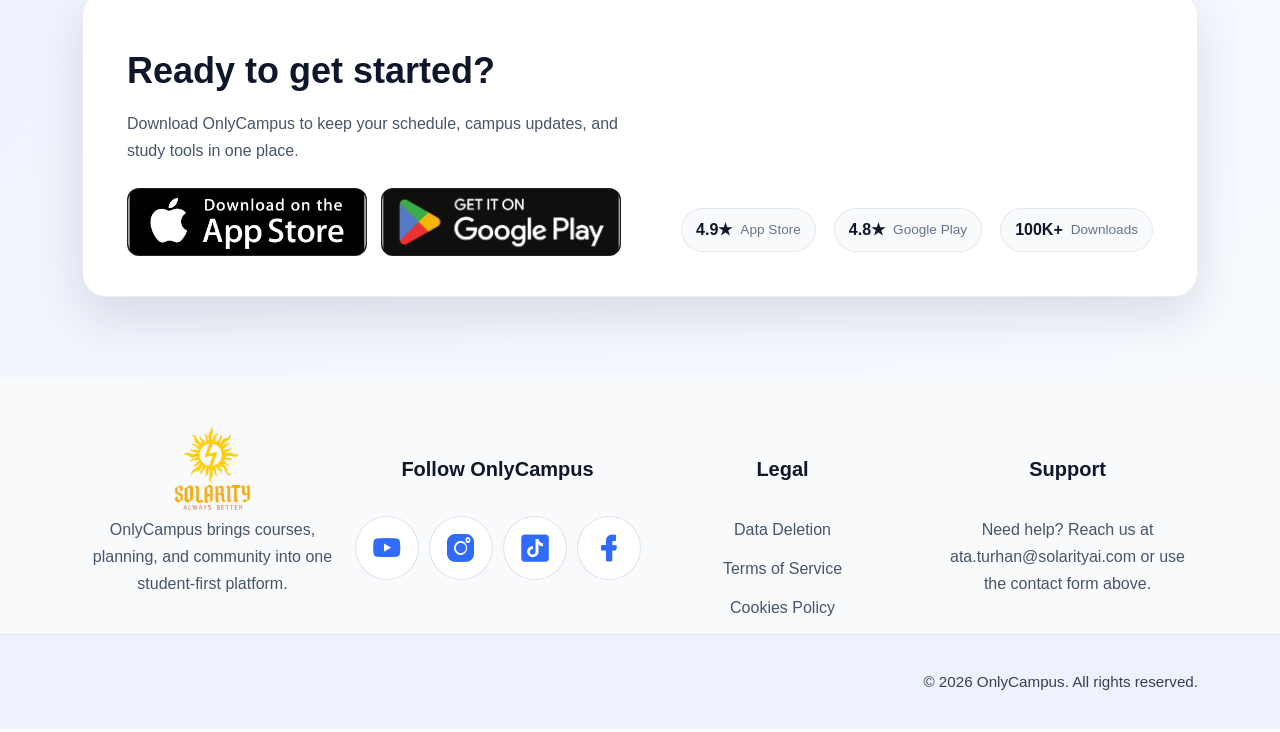
==== commit 7b5b5fd8: "Revert "fix(legal): add missing privacy policy link to footer" This reverts commit b174b3d83ce467bb5" ====
--- a/index.html
+++ b/index.html
@@ -329,7 +329,7 @@
       <link rel="preload" href="assets/css/lineicons.css" as="style" onload="this.onload=null;this.rel='stylesheet'" />
       <noscript><link rel="stylesheet" href="assets/css/lineicons.css" /></noscript>
     <!-- Site data inlined to avoid async fetch causing CLS. Keep in sync with assets/data/site.json -->
-    <script>window.__SITE_DATA__={"brand":{"name":"OnlyCampus","logo":"assets/images/logo/CompanyLogo-106w.webp","logoAlt":"OnlyCampus Logo"},"seo":{"title":"OnlyCampus | All-in-One Campus Success Platform","description":"OnlyCampus helps students stay organized, connected, and on track with a single hub for courses, schedules, events, and support.","keywords":"campus success, student platform, course planner, university app","author":"Solarity AI","ogTitle":"OnlyCampus | Transform Your Campus Experience","ogDescription":"A modern platform that brings courses, planning, and community together for better outcomes.","ogImage":"assets/images/hero/sohbetTerapiScreens.png","ogUrl":"https://onlycampus.solarityai.com/","twitterTitle":"OnlyCampus | Campus Success Made Simple","twitterDescription":"Plan smarter, learn better, and stay connected with OnlyCampus.","twitterImage":"assets/images/hero/sohbetTerapiScreens.png","canonical":"https://onlycampus.solarityai.com/","themeColor":"#3b82f6"},"nav":[{"label":"Home","href":"#home"},{"label":"Features","href":"#features"},{"label":"Preview","href":"#brand-strip"},{"label":"Social","href":"#social-gallery"},{"label":"Testimonials","href":"#testimonials"},{"label":"Pricing","href":"#pricing"},{"label":"FAQ","href":"#faq"},{"label":"Contact","href":"#contact"},{"label":"Download","href":"#download"}],"hero":{"kicker":"The #1 Platform for College Success","headline":"Transform Your Campus Experience","subhead":"The platform students rely on to manage courses, stay on schedule, and connect with campus life in one place.","media":{"image":"assets/images/hero/sohbetTerapiScreens-800w.webp","alt":"OnlyCampus dashboard preview"},"mediaCards":[{"label":"Active Users","value":"10M+"},{"label":"Success Rate","value":"98%"}],"actions":[{"type":"primary","label":"Get Started","href":"#pricing","className":"ud-main-btn ud-white-btn"},{"type":"secondary","label":"Watch Demo","href":"#app-preview","className":"ud-main-btn ud-border-btn"}],"badges":[{"image":"assets/images/badge/appstore-badge.png","alt":"Download on the App Store","href":"#"},{"image":"assets/images/badge/googleplay-badge.png","alt":"Get it on Google Play","href":"#"}],"powerwords":["Planning","Community","Success"]},"features":{"eyebrow":"Features","title":"Everything You Need to Thrive on Campus","description":"Tools designed to simplify planning, learning, and student life.","items":[{"icon":"lni lni-graduation","title":"Comprehensive Courses","text":"Browse top classes, track progress, and keep your workload organized."},{"icon":"lni lni-notepad","title":"Study Tools and Resources","text":"Stay prepared with planners, reminders, and curated study materials."},{"icon":"lni lni-users","title":"Campus Community","text":"Connect with peers, discover events, and join student groups."}]},"stats":{"eyebrow":"Proven Results","title":"Trusted by Students Everywhere","description":"Clear outcomes and measurable impact across campus communities.","note":"Join over 1,000,000+ students achieving their goals with OnlyCampus.","items":[{"value":"98%","label":"Student success rate"},{"value":"5,000+","label":"Colleges and universities"},{"value":"10M+","label":"Active users"}]},"brandStrip":{"label":"Trusted by leading campuses","logos":[{"src":"assets/images/brands/uideck.svg","alt":"UIdeck","width":200,"height":52},{"src":"assets/images/brands/lineicons.svg","alt":"Lineicons","width":200,"height":26},{"src":"assets/images/brands/graygrids.svg","alt":"GrayGrids","width":200,"height":47},{"src":"assets/images/brands/ayroui.svg","alt":"AyroUI","width":200,"height":52},{"src":"assets/images/brands/ecommerce-html.svg","alt":"Ecommerce HTML","width":200,"height":52}]},"appPreview":{"mainImage":"assets/images/hero/sohbetTerapiScreens-800w.webp","mainAlt":"OnlyCampus app preview","slides":[{"src":"assets/images/hero/screen1.png","alt":"Preview screen 1"},{"src":"assets/images/hero/screen2.png","alt":"Preview screen 2"}]},"socialGallery":{"title":"Campus Highlights","description":"Snapshots from the OnlyCampus community across social platforms.","items":[{"type":"instagram","permalink":"https://www.instagram.com/p/DL7nkNatuVp/"},{"type":"youtube","videoId":"9Me9KvEz7L4","title":"OnlyCampus Shorts"},{"type":"tiktok","videoId":"7558508455229705489","cite":"https://www.tiktok.com/@sohbet_terapi_app/video/7558508455229705489"},{"type":"facebook","href":"https://www.facebook.com/reel/1150872453572160","width":350}]},"testimonials":{"eyebrow":"Testimonials","title":"Real Results from Real Students","description":"Students share how OnlyCampus helped them stay organized and confident.","featured":{"text":"OnlyCampus completely transformed my college experience. It keeps me on track and focused every week.","name":"Sarah M.","role":"University of Texas"}},"pricing":{"eyebrow":"Pricing","title":"Plans That Fit Your Campus Life","description":"Choose a plan that fits your schedule and unlocks the tools you need.","plans":[{"name":"Starter","price":"$9 / month","features":["Schedule tracking","Basic reminders","Student support"],"cta":{"label":"Get Started","href":"#contact"}},{"name":"Standard","price":"$19 / month","popular":true,"features":["Unlimited planners","Priority support","Personalized insights"],"cta":{"label":"Start Free Trial","href":"#contact"}},{"name":"Premium","price":"$29 / month","features":["Advanced analytics","Mentor sessions","Early access"],"cta":{"label":"Talk to Sales","href":"#contact"}}]},"faq":{"eyebrow":"FAQ","title":"Questions Students Ask Most","description":"Quick answers about the OnlyCampus experience.","items":[{"question":"Is OnlyCampus available for every university?","answer":"We support most campuses and add new partners each semester."},{"question":"Can I sync my course schedule?","answer":"Yes, you can import schedules and keep everything in one place."},{"question":"Do you offer team or campus plans?","answer":"Campus-wide plans are available for departments and student groups."},{"question":"Is there a free trial?","answer":"Every plan includes a free trial so you can explore the platform."},{"question":"How is my data protected?","answer":"We follow industry-standard security and privacy practices."},{"question":"Who can I contact for help?","answer":"Our support team is available 24/7 through the contact form."}]},"contact":{"eyebrow":"Contact","title":"Talk with the OnlyCampus Team","description":"Questions, partnerships, or feedback? We would love to hear from you.","addressLabel":"Address","address":"Dallas, Texas, USA","emailLabel":"Email","emails":["ata.turhan@solarityai.com"],"form":{"action":"https://formsubmit.co/ata.turhan@solarityai.com","next":"https://onlycampus.solarityai.com/form-pages/thanks.html","error":"https://onlycampus.solarityai.com/form-pages/error.html","subject":"New message - OnlyCampus","submitLabel":"Send Message"}},"downloadCta":{"eyebrow":"Get the App","title":"Ready to get started?","description":"Download OnlyCampus to keep your schedule, campus updates, and study tools in one place.","badges":[{"image":"assets/images/badge/appstore-badge.png","alt":"Download on the App Store","href":"#"},{"image":"assets/images/badge/googleplay-badge.png","alt":"Get it on Google Play","href":"#"}],"trustItems":[{"value":"4.9★","label":"App Store"},{"value":"4.8★","label":"Google Play"},{"value":"100K+","label":"Downloads"}]},"footer":{"description":"OnlyCampus brings courses, planning, and community into one student-first platform.","quickTitle":"Quick Links","quickLinks":[{"label":"Home","href":"#home"},{"label":"Features","href":"#features"},{"label":"Testimonials","href":"#testimonials"},{"label":"Pricing","href":"#pricing"},{"label":"FAQ","href":"#faq"},{"label":"Contact","href":"#contact"}],"socialTitle":"Follow OnlyCampus","socialLinks":[{"icon":"lni lni-youtube","href":"https://www.youtube.com/@onlycampus"},{"icon":"lni lni-instagram-filled","href":"https://www.instagram.com/onlycampus"},{"icon":"lni lni-tiktok","href":"https://www.tiktok.com/@onlycampus"},{"icon":"lni lni-facebook-filled","href":"https://www.facebook.com/onlycampus"}],"legalTitle":"Legal","legalLinks":[{"label":"Data Deletion","href":"footer-pages/data-deletion.html"},{"label":"Privacy Policy","href":"footer-pages/privacy-policy.html"},{"label":"Terms of Service","href":"footer-pages/terms.html"},{"label":"Cookies Policy","href":"footer-pages/cookies.html"}],"emergencyTitle":"Support","emergencyText":"Need help? Reach us at ata.turhan@solarityai.com or use the contact form above.","bottomText":"© 2026 OnlyCampus. All rights reserved."}};</script>
+    <script>window.__SITE_DATA__={"brand":{"name":"OnlyCampus","logo":"assets/images/logo/CompanyLogo-106w.webp","logoAlt":"OnlyCampus Logo"},"seo":{"title":"OnlyCampus | All-in-One Campus Success Platform","description":"OnlyCampus helps students stay organized, connected, and on track with a single hub for courses, schedules, events, and support.","keywords":"campus success, student platform, course planner, university app","author":"Solarity AI","ogTitle":"OnlyCampus | Transform Your Campus Experience","ogDescription":"A modern platform that brings courses, planning, and community together for better outcomes.","ogImage":"assets/images/hero/sohbetTerapiScreens.png","ogUrl":"https://onlycampus.solarityai.com/","twitterTitle":"OnlyCampus | Campus Success Made Simple","twitterDescription":"Plan smarter, learn better, and stay connected with OnlyCampus.","twitterImage":"assets/images/hero/sohbetTerapiScreens.png","canonical":"https://onlycampus.solarityai.com/","themeColor":"#3b82f6"},"nav":[{"label":"Home","href":"#home"},{"label":"Features","href":"#features"},{"label":"Preview","href":"#brand-strip"},{"label":"Social","href":"#social-gallery"},{"label":"Testimonials","href":"#testimonials"},{"label":"Pricing","href":"#pricing"},{"label":"FAQ","href":"#faq"},{"label":"Contact","href":"#contact"},{"label":"Download","href":"#download"}],"hero":{"kicker":"The #1 Platform for College Success","headline":"Transform Your Campus Experience","subhead":"The platform students rely on to manage courses, stay on schedule, and connect with campus life in one place.","media":{"image":"assets/images/hero/sohbetTerapiScreens-800w.webp","alt":"OnlyCampus dashboard preview"},"mediaCards":[{"label":"Active Users","value":"10M+"},{"label":"Success Rate","value":"98%"}],"actions":[{"type":"primary","label":"Get Started","href":"#pricing","className":"ud-main-btn ud-white-btn"},{"type":"secondary","label":"Watch Demo","href":"#app-preview","className":"ud-main-btn ud-border-btn"}],"badges":[{"image":"assets/images/badge/appstore-badge.png","alt":"Download on the App Store","href":"#"},{"image":"assets/images/badge/googleplay-badge.png","alt":"Get it on Google Play","href":"#"}],"powerwords":["Planning","Community","Success"]},"features":{"eyebrow":"Features","title":"Everything You Need to Thrive on Campus","description":"Tools designed to simplify planning, learning, and student life.","items":[{"icon":"lni lni-graduation","title":"Comprehensive Courses","text":"Browse top classes, track progress, and keep your workload organized."},{"icon":"lni lni-notepad","title":"Study Tools and Resources","text":"Stay prepared with planners, reminders, and curated study materials."},{"icon":"lni lni-users","title":"Campus Community","text":"Connect with peers, discover events, and join student groups."}]},"stats":{"eyebrow":"Proven Results","title":"Trusted by Students Everywhere","description":"Clear outcomes and measurable impact across campus communities.","note":"Join over 1,000,000+ students achieving their goals with OnlyCampus.","items":[{"value":"98%","label":"Student success rate"},{"value":"5,000+","label":"Colleges and universities"},{"value":"10M+","label":"Active users"}]},"brandStrip":{"label":"Trusted by leading campuses","logos":[{"src":"assets/images/brands/uideck.svg","alt":"UIdeck","width":200,"height":52},{"src":"assets/images/brands/lineicons.svg","alt":"Lineicons","width":200,"height":26},{"src":"assets/images/brands/graygrids.svg","alt":"GrayGrids","width":200,"height":47},{"src":"assets/images/brands/ayroui.svg","alt":"AyroUI","width":200,"height":52},{"src":"assets/images/brands/ecommerce-html.svg","alt":"Ecommerce HTML","width":200,"height":52}]},"appPreview":{"mainImage":"assets/images/hero/sohbetTerapiScreens-800w.webp","mainAlt":"OnlyCampus app preview","slides":[{"src":"assets/images/hero/screen1.png","alt":"Preview screen 1"},{"src":"assets/images/hero/screen2.png","alt":"Preview screen 2"}]},"socialGallery":{"title":"Campus Highlights","description":"Snapshots from the OnlyCampus community across social platforms.","items":[{"type":"instagram","permalink":"https://www.instagram.com/p/DL7nkNatuVp/"},{"type":"youtube","videoId":"9Me9KvEz7L4","title":"OnlyCampus Shorts"},{"type":"tiktok","videoId":"7558508455229705489","cite":"https://www.tiktok.com/@sohbet_terapi_app/video/7558508455229705489"},{"type":"facebook","href":"https://www.facebook.com/reel/1150872453572160","width":350}]},"testimonials":{"eyebrow":"Testimonials","title":"Real Results from Real Students","description":"Students share how OnlyCampus helped them stay organized and confident.","featured":{"text":"OnlyCampus completely transformed my college experience. It keeps me on track and focused every week.","name":"Sarah M.","role":"University of Texas"}},"pricing":{"eyebrow":"Pricing","title":"Plans That Fit Your Campus Life","description":"Choose a plan that fits your schedule and unlocks the tools you need.","plans":[{"name":"Starter","price":"$9 / month","features":["Schedule tracking","Basic reminders","Student support"],"cta":{"label":"Get Started","href":"#contact"}},{"name":"Standard","price":"$19 / month","popular":true,"features":["Unlimited planners","Priority support","Personalized insights"],"cta":{"label":"Start Free Trial","href":"#contact"}},{"name":"Premium","price":"$29 / month","features":["Advanced analytics","Mentor sessions","Early access"],"cta":{"label":"Talk to Sales","href":"#contact"}}]},"faq":{"eyebrow":"FAQ","title":"Questions Students Ask Most","description":"Quick answers about the OnlyCampus experience.","items":[{"question":"Is OnlyCampus available for every university?","answer":"We support most campuses and add new partners each semester."},{"question":"Can I sync my course schedule?","answer":"Yes, you can import schedules and keep everything in one place."},{"question":"Do you offer team or campus plans?","answer":"Campus-wide plans are available for departments and student groups."},{"question":"Is there a free trial?","answer":"Every plan includes a free trial so you can explore the platform."},{"question":"How is my data protected?","answer":"We follow industry-standard security and privacy practices."},{"question":"Who can I contact for help?","answer":"Our support team is available 24/7 through the contact form."}]},"contact":{"eyebrow":"Contact","title":"Talk with the OnlyCampus Team","description":"Questions, partnerships, or feedback? We would love to hear from you.","addressLabel":"Address","address":"Dallas, Texas, USA","emailLabel":"Email","emails":["ata.turhan@solarityai.com"],"form":{"action":"https://formsubmit.co/ata.turhan@solarityai.com","next":"https://onlycampus.solarityai.com/form-pages/thanks.html","error":"https://onlycampus.solarityai.com/form-pages/error.html","subject":"New message - OnlyCampus","submitLabel":"Send Message"}},"downloadCta":{"eyebrow":"Get the App","title":"Ready to get started?","description":"Download OnlyCampus to keep your schedule, campus updates, and study tools in one place.","badges":[{"image":"assets/images/badge/appstore-badge.png","alt":"Download on the App Store","href":"#"},{"image":"assets/images/badge/googleplay-badge.png","alt":"Get it on Google Play","href":"#"}],"trustItems":[{"value":"4.9★","label":"App Store"},{"value":"4.8★","label":"Google Play"},{"value":"100K+","label":"Downloads"}]},"footer":{"description":"OnlyCampus brings courses, planning, and community into one student-first platform.","quickTitle":"Quick Links","quickLinks":[{"label":"Home","href":"#home"},{"label":"Features","href":"#features"},{"label":"Testimonials","href":"#testimonials"},{"label":"Pricing","href":"#pricing"},{"label":"FAQ","href":"#faq"},{"label":"Contact","href":"#contact"}],"socialTitle":"Follow OnlyCampus","socialLinks":[{"icon":"lni lni-youtube","href":"https://www.youtube.com/@onlycampus"},{"icon":"lni lni-instagram-filled","href":"https://www.instagram.com/onlycampus"},{"icon":"lni lni-tiktok","href":"https://www.tiktok.com/@onlycampus"},{"icon":"lni lni-facebook-filled","href":"https://www.facebook.com/onlycampus"}],"legalTitle":"Legal","legalLinks":[{"label":"Data Deletion","href":"footer-pages/data-deletion.html"},{"label":"Terms of Service","href":"footer-pages/terms.html"},{"label":"Cookies Policy","href":"footer-pages/cookies.html"}],"emergencyTitle":"Support","emergencyText":"Need help? Reach us at ata.turhan@solarityai.com or use the contact form above.","bottomText":"© 2026 OnlyCampus. All rights reserved."}};</script>
   </head>
   <body>
     <!-- ====== Header Start ====== -->
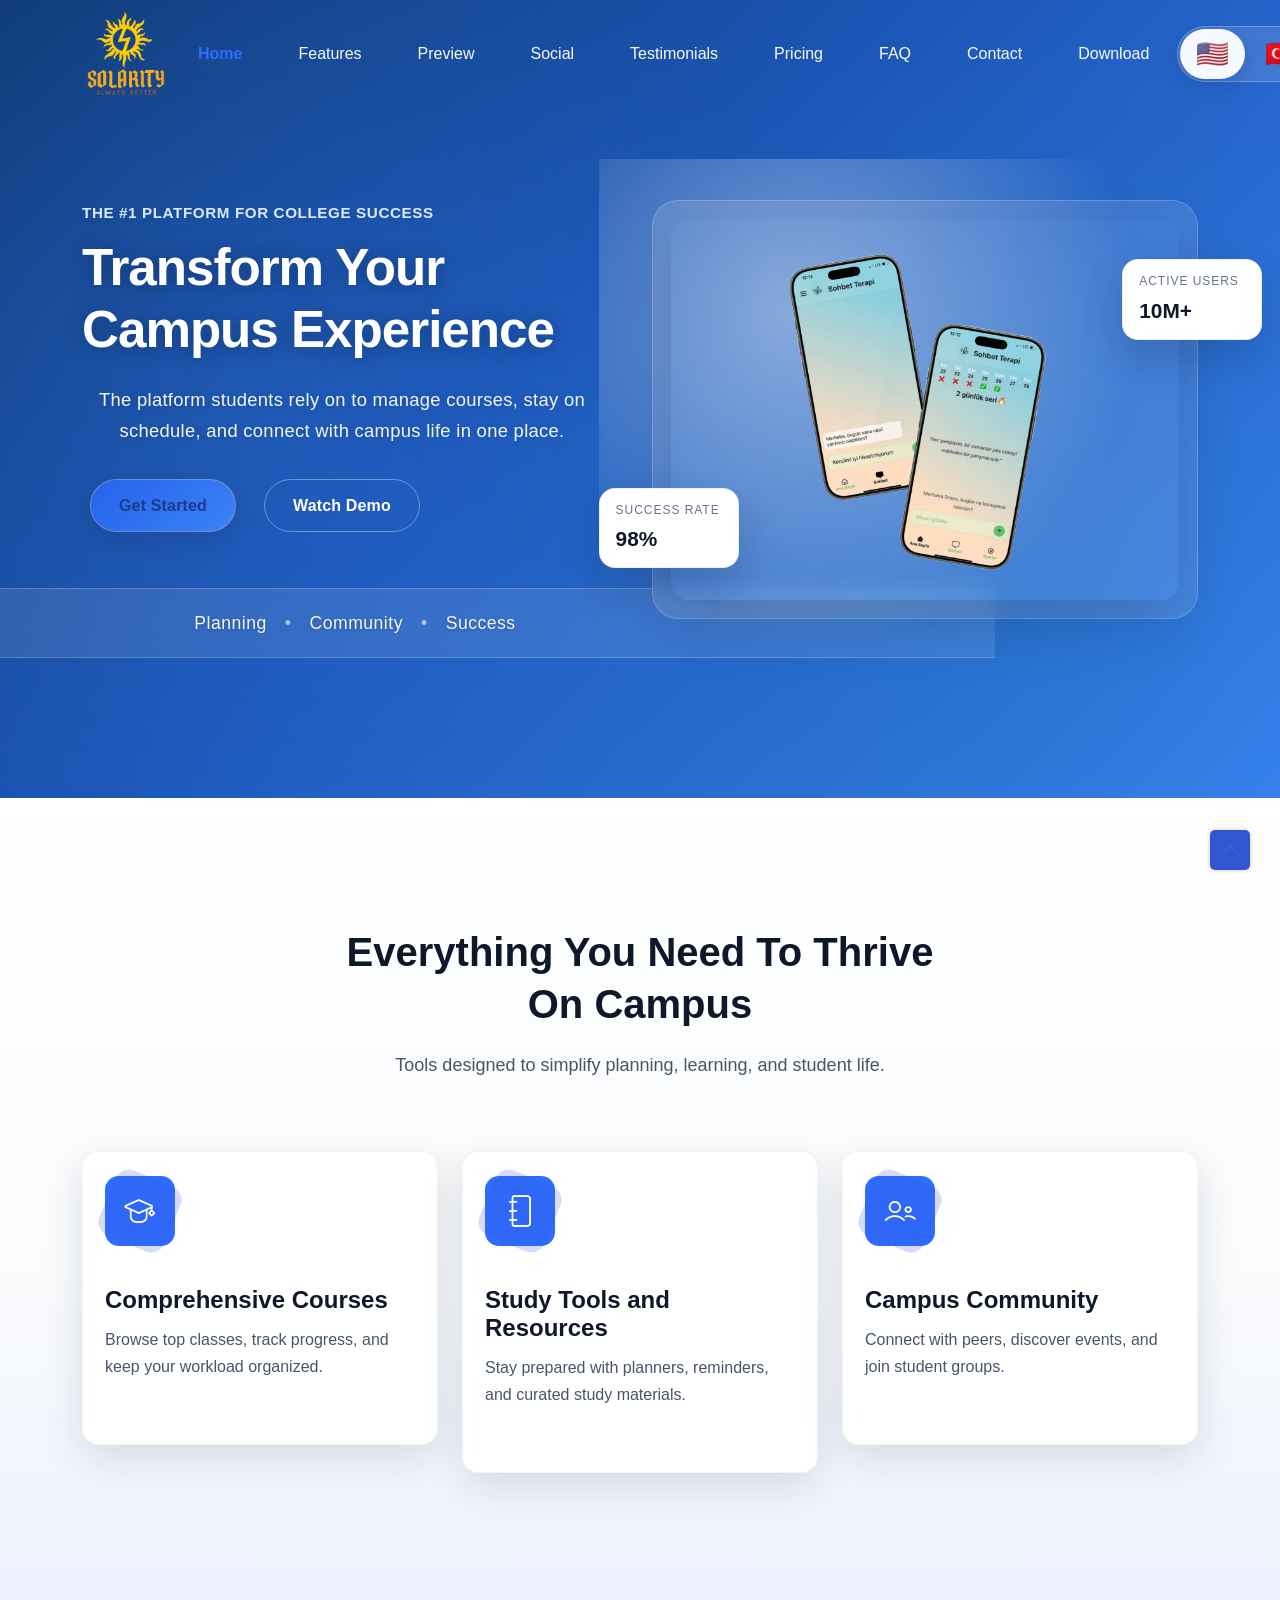
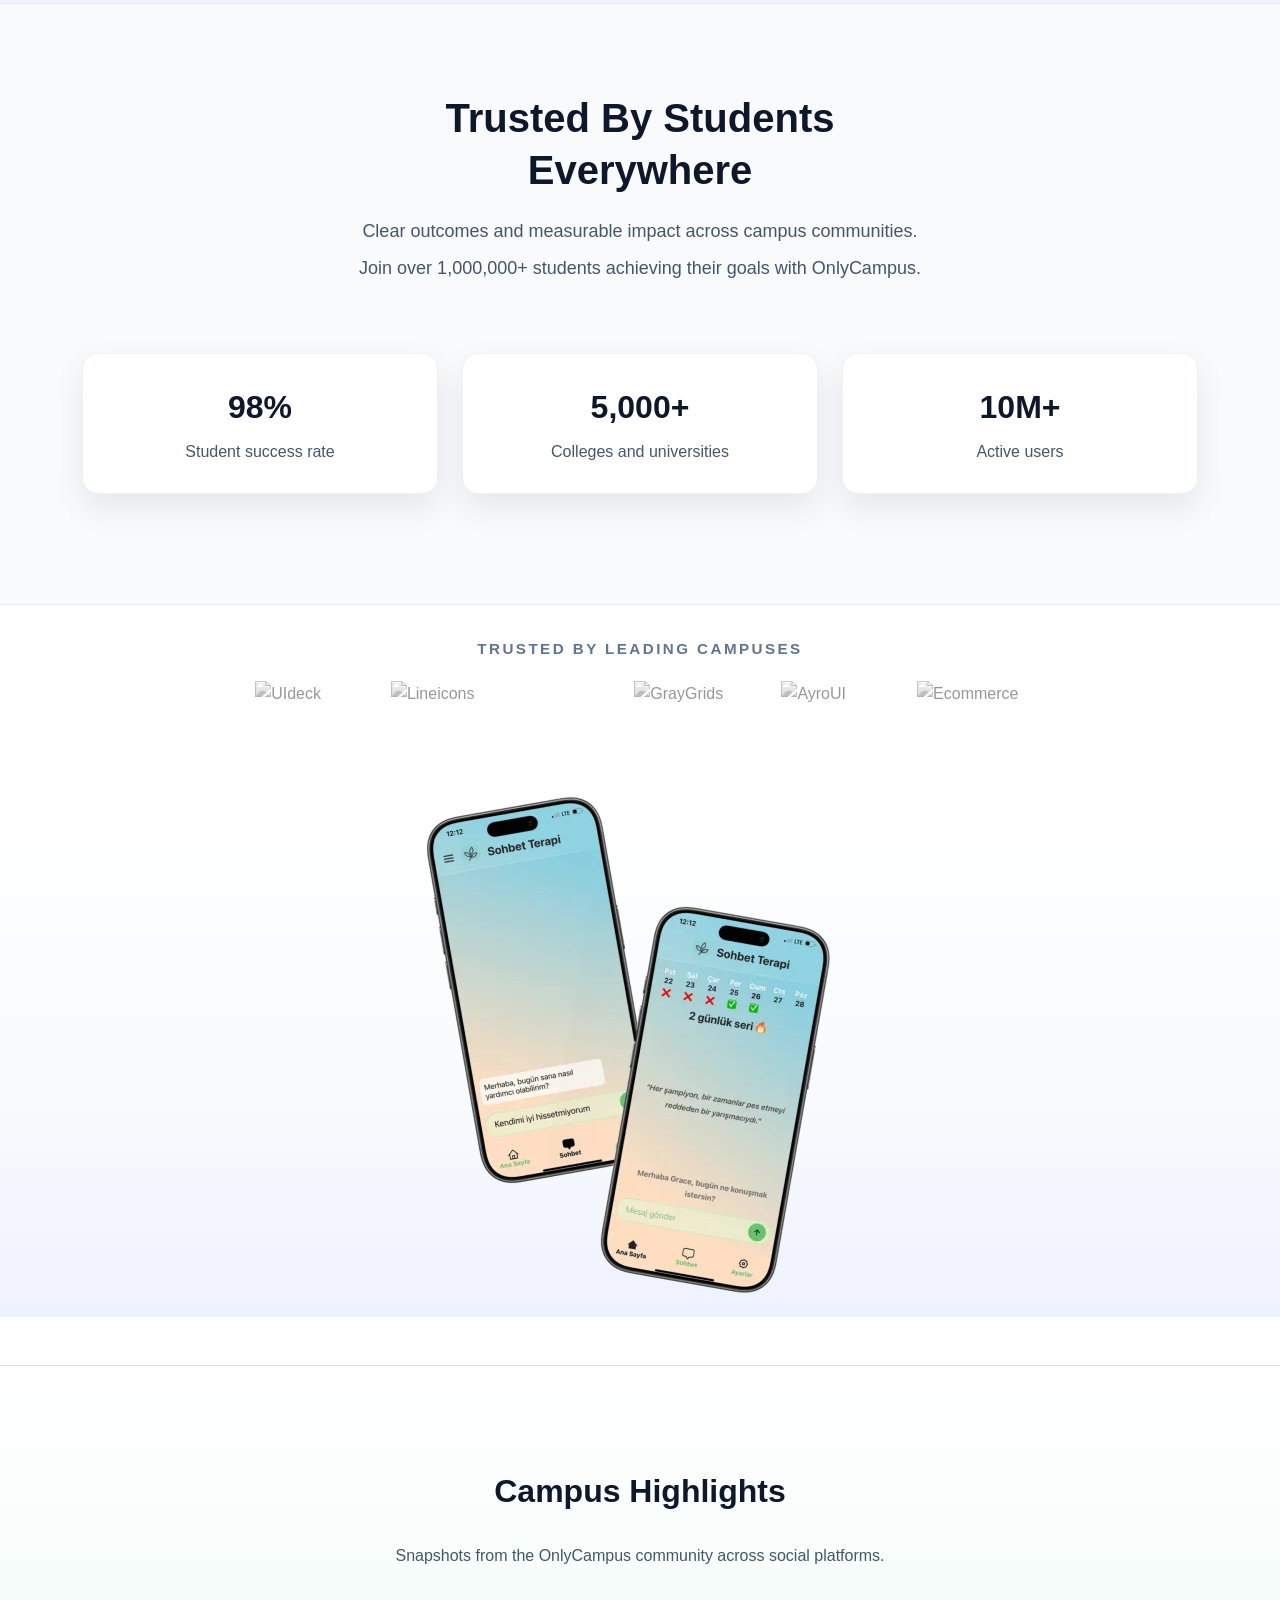
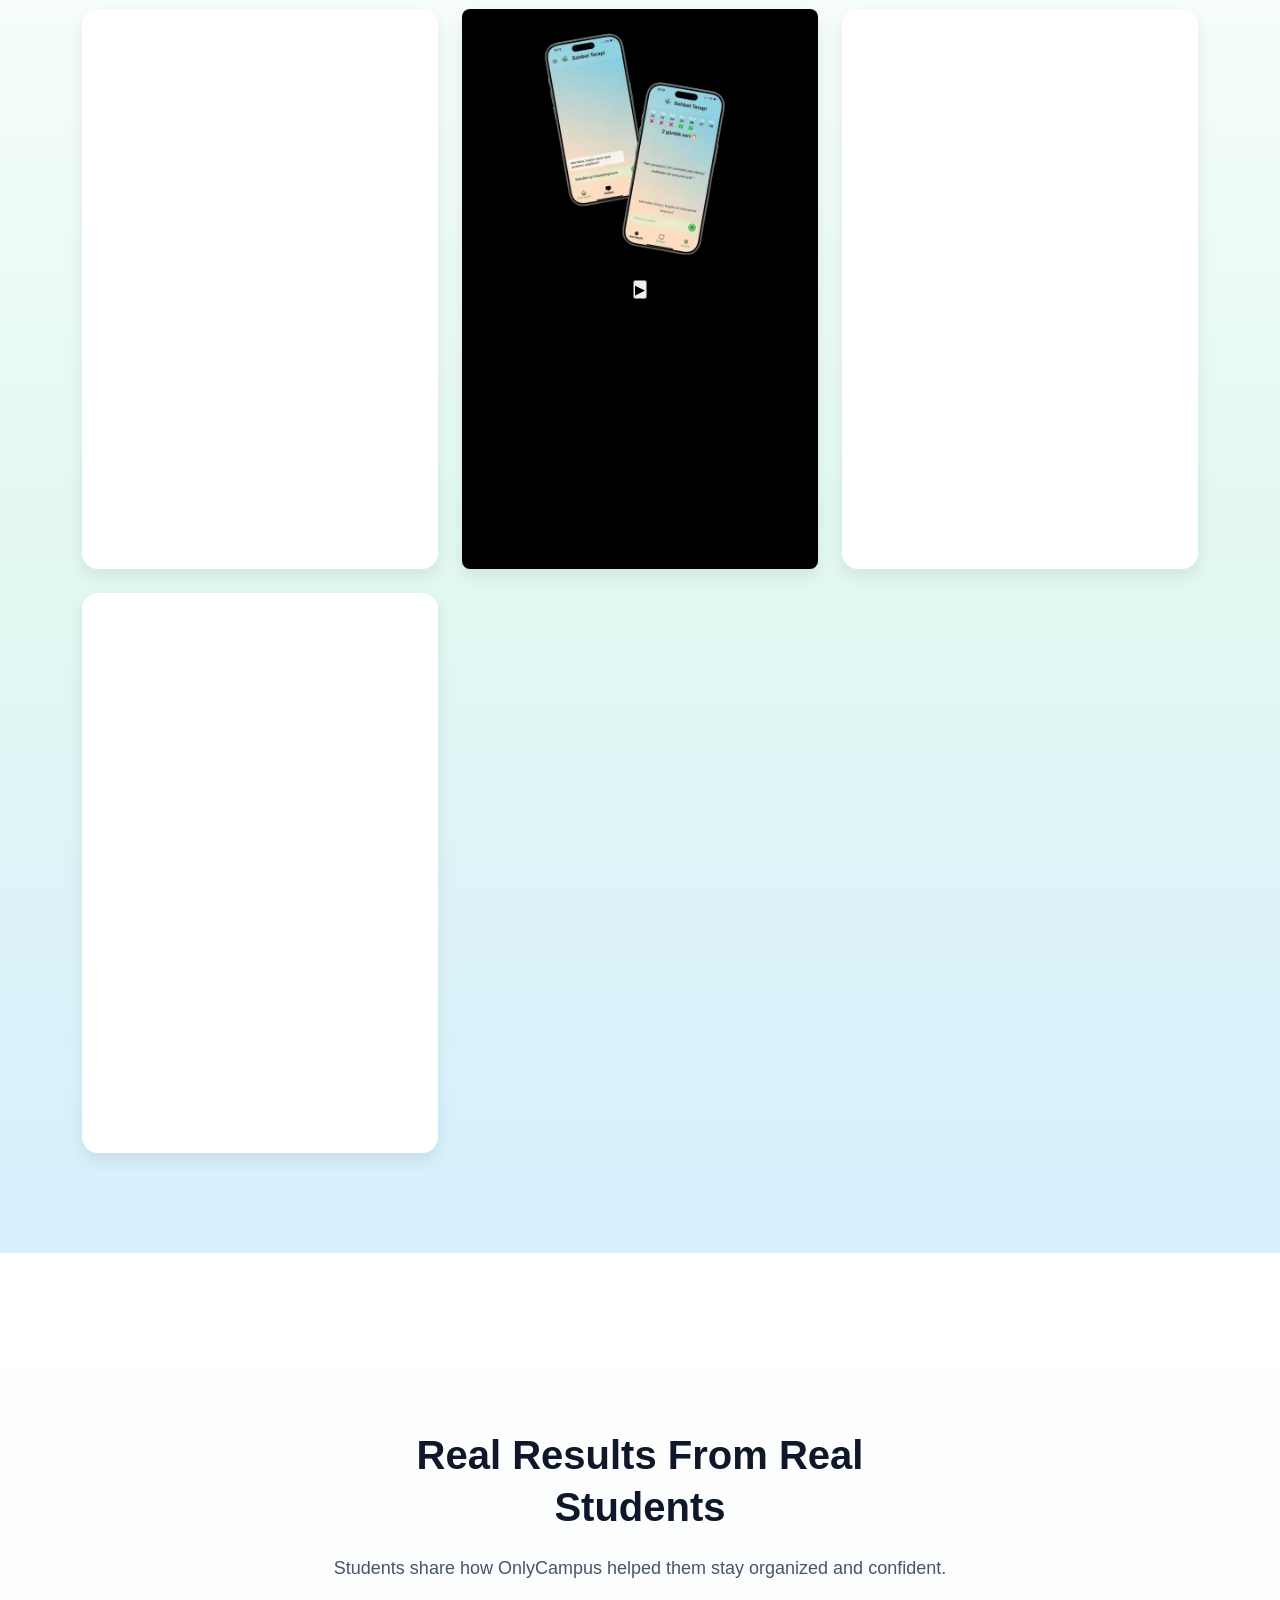
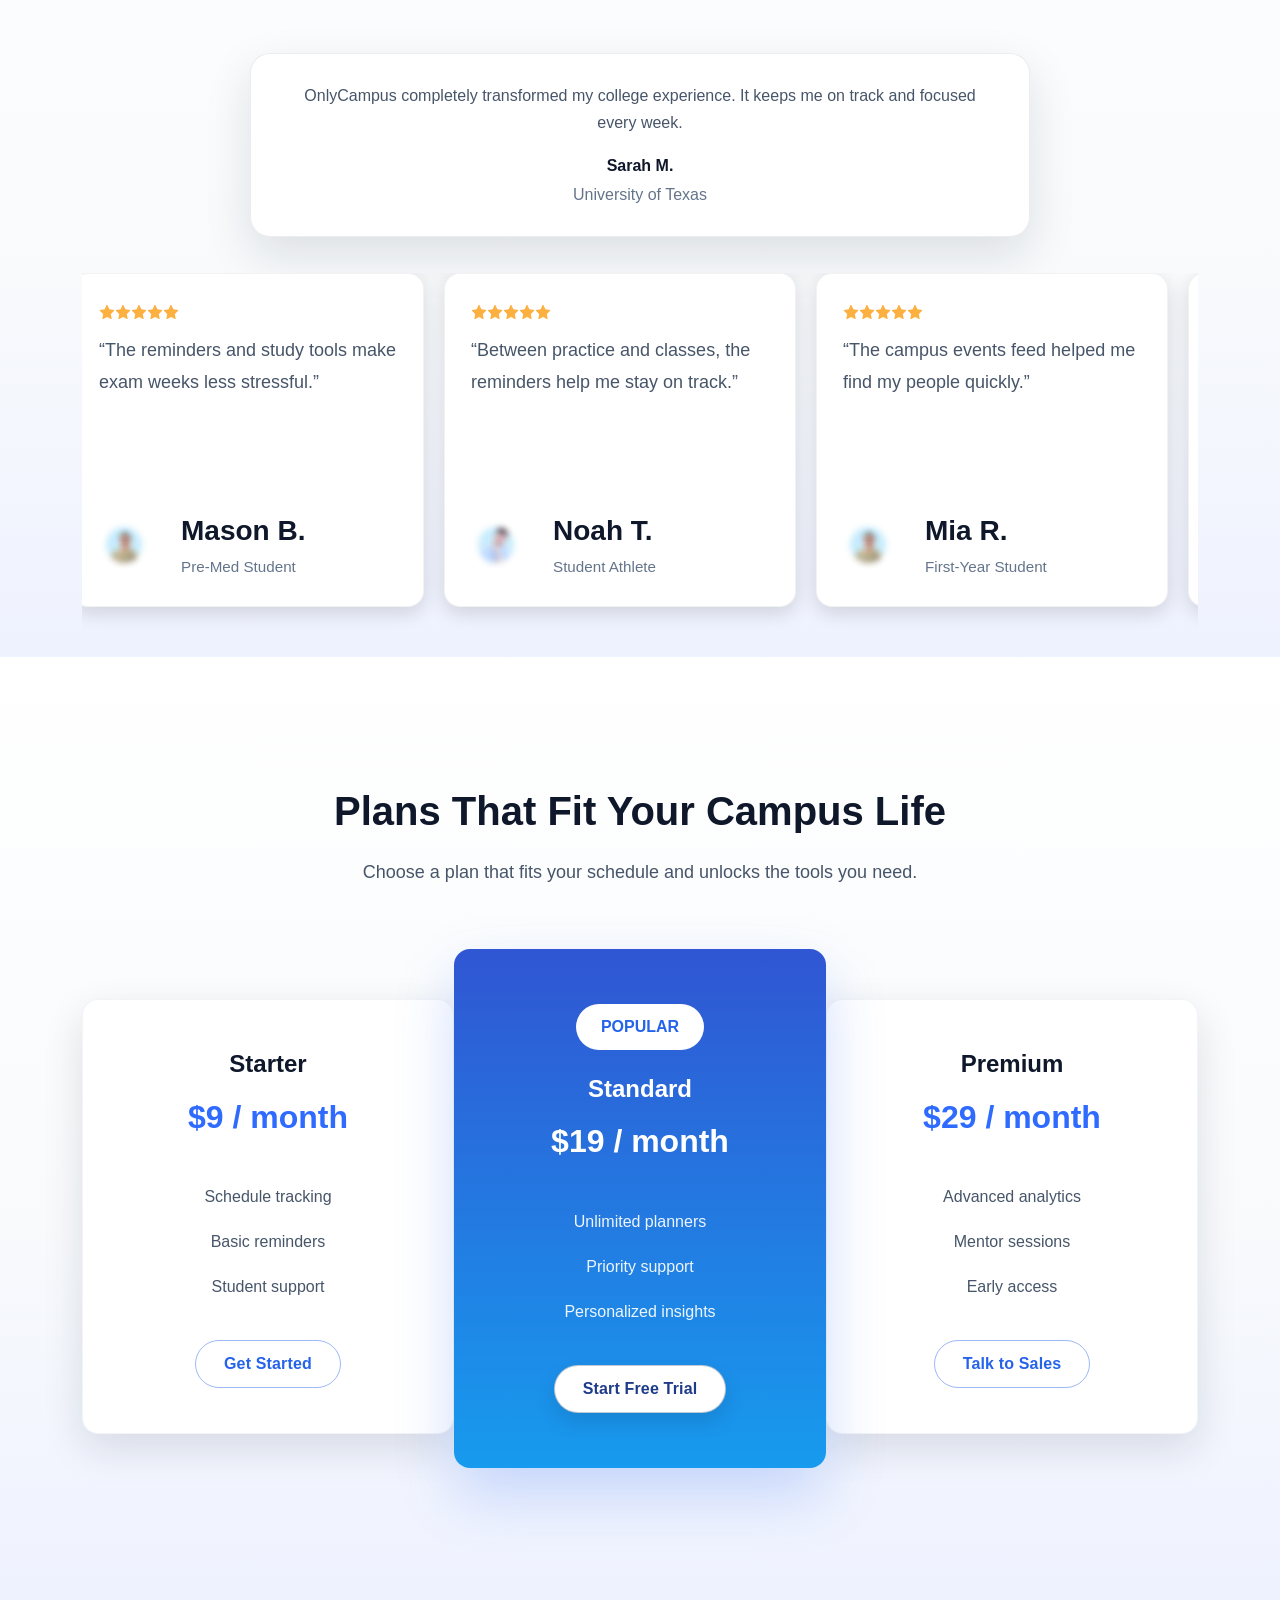
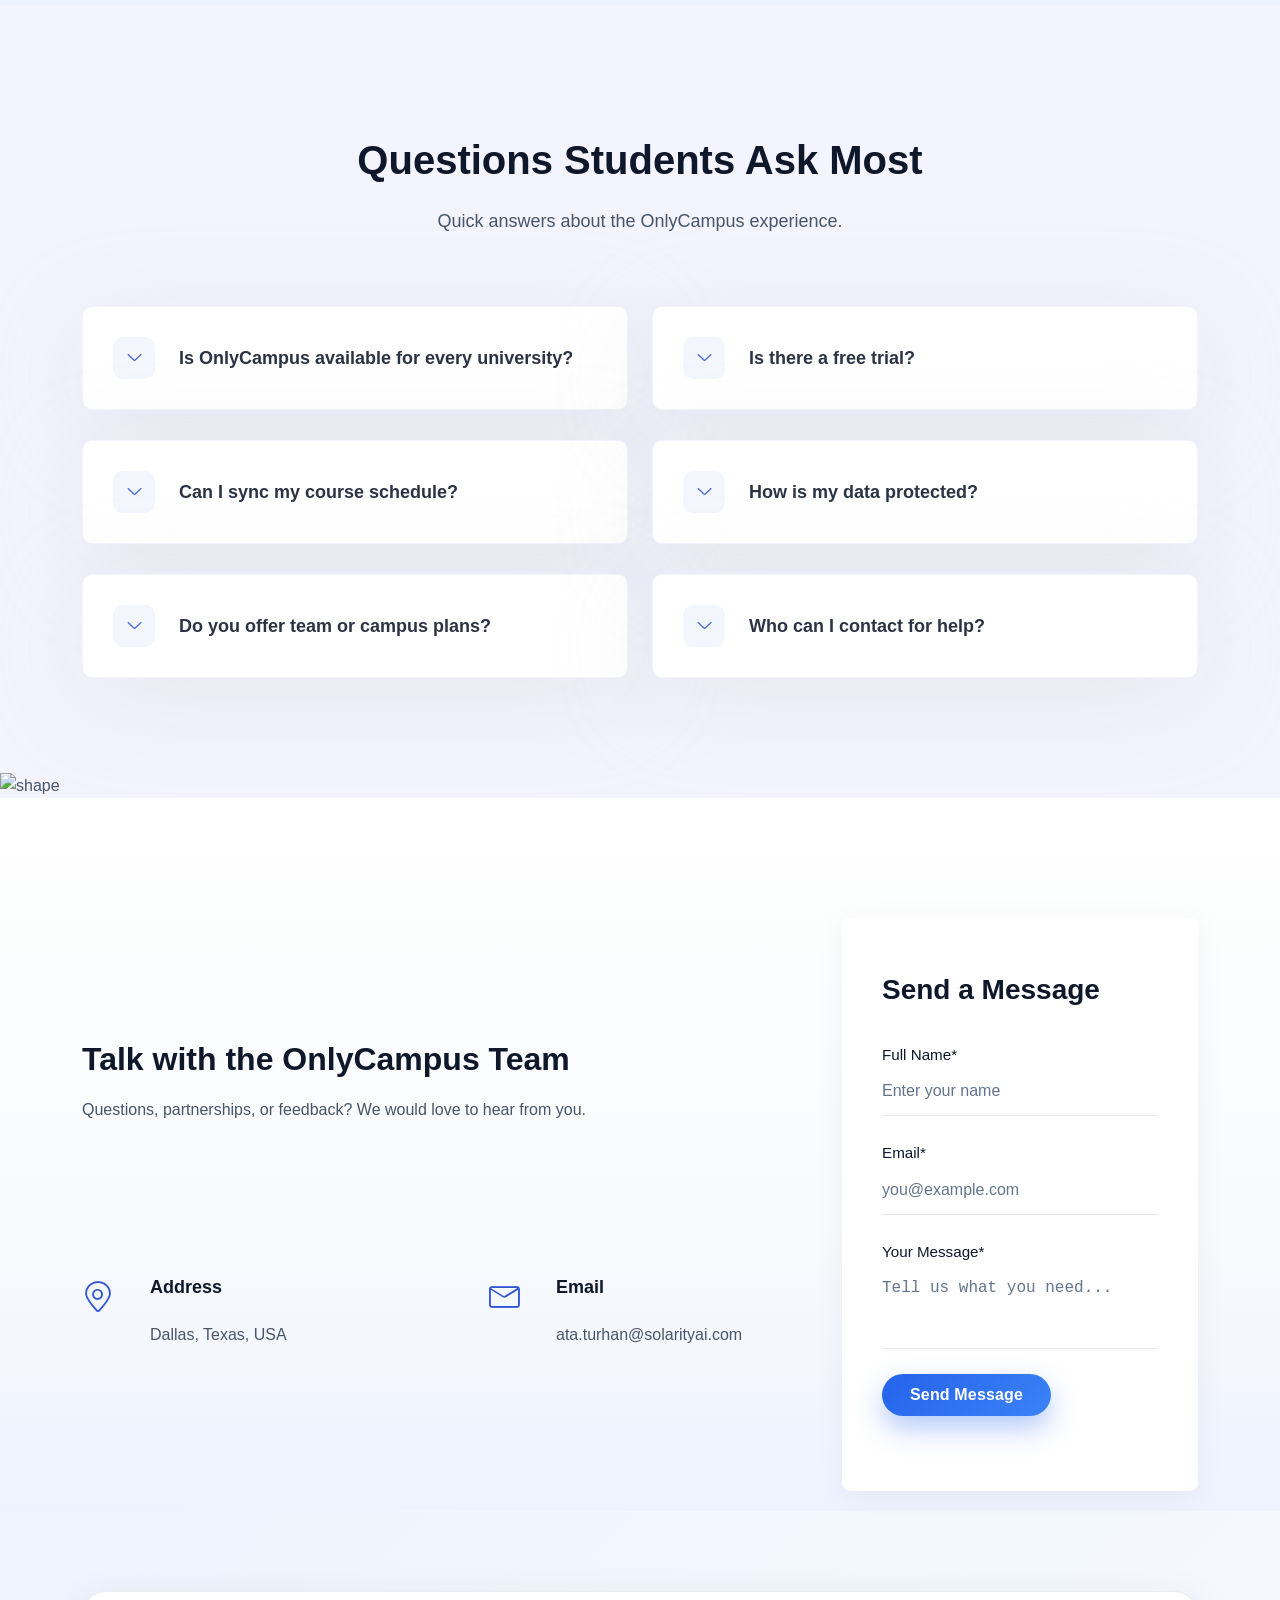
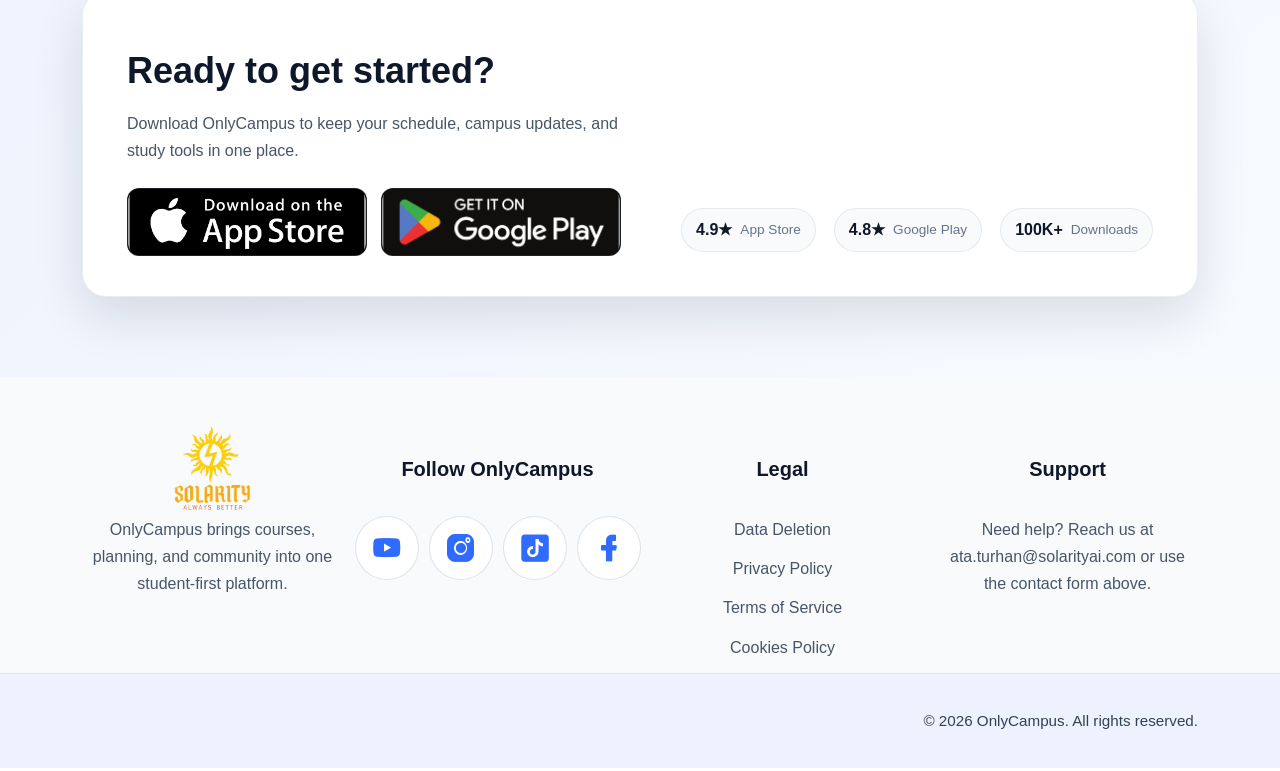
==== commit 306f363b: "feat(legal): add privacy policy link and fix Turkish translations" ====
--- a/index.html
+++ b/index.html
@@ -329,7 +329,7 @@
       <link rel="preload" href="assets/css/lineicons.css" as="style" onload="this.onload=null;this.rel='stylesheet'" />
       <noscript><link rel="stylesheet" href="assets/css/lineicons.css" /></noscript>
     <!-- Site data inlined to avoid async fetch causing CLS. Keep in sync with assets/data/site.json -->
-    <script>window.__SITE_DATA__={"brand":{"name":"OnlyCampus","logo":"assets/images/logo/CompanyLogo-106w.webp","logoAlt":"OnlyCampus Logo"},"seo":{"title":"OnlyCampus | All-in-One Campus Success Platform","description":"OnlyCampus helps students stay organized, connected, and on track with a single hub for courses, schedules, events, and support.","keywords":"campus success, student platform, course planner, university app","author":"Solarity AI","ogTitle":"OnlyCampus | Transform Your Campus Experience","ogDescription":"A modern platform that brings courses, planning, and community together for better outcomes.","ogImage":"assets/images/hero/sohbetTerapiScreens.png","ogUrl":"https://onlycampus.solarityai.com/","twitterTitle":"OnlyCampus | Campus Success Made Simple","twitterDescription":"Plan smarter, learn better, and stay connected with OnlyCampus.","twitterImage":"assets/images/hero/sohbetTerapiScreens.png","canonical":"https://onlycampus.solarityai.com/","themeColor":"#3b82f6"},"nav":[{"label":"Home","href":"#home"},{"label":"Features","href":"#features"},{"label":"Preview","href":"#brand-strip"},{"label":"Social","href":"#social-gallery"},{"label":"Testimonials","href":"#testimonials"},{"label":"Pricing","href":"#pricing"},{"label":"FAQ","href":"#faq"},{"label":"Contact","href":"#contact"},{"label":"Download","href":"#download"}],"hero":{"kicker":"The #1 Platform for College Success","headline":"Transform Your Campus Experience","subhead":"The platform students rely on to manage courses, stay on schedule, and connect with campus life in one place.","media":{"image":"assets/images/hero/sohbetTerapiScreens-800w.webp","alt":"OnlyCampus dashboard preview"},"mediaCards":[{"label":"Active Users","value":"10M+"},{"label":"Success Rate","value":"98%"}],"actions":[{"type":"primary","label":"Get Started","href":"#pricing","className":"ud-main-btn ud-white-btn"},{"type":"secondary","label":"Watch Demo","href":"#app-preview","className":"ud-main-btn ud-border-btn"}],"badges":[{"image":"assets/images/badge/appstore-badge.png","alt":"Download on the App Store","href":"#"},{"image":"assets/images/badge/googleplay-badge.png","alt":"Get it on Google Play","href":"#"}],"powerwords":["Planning","Community","Success"]},"features":{"eyebrow":"Features","title":"Everything You Need to Thrive on Campus","description":"Tools designed to simplify planning, learning, and student life.","items":[{"icon":"lni lni-graduation","title":"Comprehensive Courses","text":"Browse top classes, track progress, and keep your workload organized."},{"icon":"lni lni-notepad","title":"Study Tools and Resources","text":"Stay prepared with planners, reminders, and curated study materials."},{"icon":"lni lni-users","title":"Campus Community","text":"Connect with peers, discover events, and join student groups."}]},"stats":{"eyebrow":"Proven Results","title":"Trusted by Students Everywhere","description":"Clear outcomes and measurable impact across campus communities.","note":"Join over 1,000,000+ students achieving their goals with OnlyCampus.","items":[{"value":"98%","label":"Student success rate"},{"value":"5,000+","label":"Colleges and universities"},{"value":"10M+","label":"Active users"}]},"brandStrip":{"label":"Trusted by leading campuses","logos":[{"src":"assets/images/brands/uideck.svg","alt":"UIdeck","width":200,"height":52},{"src":"assets/images/brands/lineicons.svg","alt":"Lineicons","width":200,"height":26},{"src":"assets/images/brands/graygrids.svg","alt":"GrayGrids","width":200,"height":47},{"src":"assets/images/brands/ayroui.svg","alt":"AyroUI","width":200,"height":52},{"src":"assets/images/brands/ecommerce-html.svg","alt":"Ecommerce HTML","width":200,"height":52}]},"appPreview":{"mainImage":"assets/images/hero/sohbetTerapiScreens-800w.webp","mainAlt":"OnlyCampus app preview","slides":[{"src":"assets/images/hero/screen1.png","alt":"Preview screen 1"},{"src":"assets/images/hero/screen2.png","alt":"Preview screen 2"}]},"socialGallery":{"title":"Campus Highlights","description":"Snapshots from the OnlyCampus community across social platforms.","items":[{"type":"instagram","permalink":"https://www.instagram.com/p/DL7nkNatuVp/"},{"type":"youtube","videoId":"9Me9KvEz7L4","title":"OnlyCampus Shorts"},{"type":"tiktok","videoId":"7558508455229705489","cite":"https://www.tiktok.com/@sohbet_terapi_app/video/7558508455229705489"},{"type":"facebook","href":"https://www.facebook.com/reel/1150872453572160","width":350}]},"testimonials":{"eyebrow":"Testimonials","title":"Real Results from Real Students","description":"Students share how OnlyCampus helped them stay organized and confident.","featured":{"text":"OnlyCampus completely transformed my college experience. It keeps me on track and focused every week.","name":"Sarah M.","role":"University of Texas"}},"pricing":{"eyebrow":"Pricing","title":"Plans That Fit Your Campus Life","description":"Choose a plan that fits your schedule and unlocks the tools you need.","plans":[{"name":"Starter","price":"$9 / month","features":["Schedule tracking","Basic reminders","Student support"],"cta":{"label":"Get Started","href":"#contact"}},{"name":"Standard","price":"$19 / month","popular":true,"features":["Unlimited planners","Priority support","Personalized insights"],"cta":{"label":"Start Free Trial","href":"#contact"}},{"name":"Premium","price":"$29 / month","features":["Advanced analytics","Mentor sessions","Early access"],"cta":{"label":"Talk to Sales","href":"#contact"}}]},"faq":{"eyebrow":"FAQ","title":"Questions Students Ask Most","description":"Quick answers about the OnlyCampus experience.","items":[{"question":"Is OnlyCampus available for every university?","answer":"We support most campuses and add new partners each semester."},{"question":"Can I sync my course schedule?","answer":"Yes, you can import schedules and keep everything in one place."},{"question":"Do you offer team or campus plans?","answer":"Campus-wide plans are available for departments and student groups."},{"question":"Is there a free trial?","answer":"Every plan includes a free trial so you can explore the platform."},{"question":"How is my data protected?","answer":"We follow industry-standard security and privacy practices."},{"question":"Who can I contact for help?","answer":"Our support team is available 24/7 through the contact form."}]},"contact":{"eyebrow":"Contact","title":"Talk with the OnlyCampus Team","description":"Questions, partnerships, or feedback? We would love to hear from you.","addressLabel":"Address","address":"Dallas, Texas, USA","emailLabel":"Email","emails":["ata.turhan@solarityai.com"],"form":{"action":"https://formsubmit.co/ata.turhan@solarityai.com","next":"https://onlycampus.solarityai.com/form-pages/thanks.html","error":"https://onlycampus.solarityai.com/form-pages/error.html","subject":"New message - OnlyCampus","submitLabel":"Send Message"}},"downloadCta":{"eyebrow":"Get the App","title":"Ready to get started?","description":"Download OnlyCampus to keep your schedule, campus updates, and study tools in one place.","badges":[{"image":"assets/images/badge/appstore-badge.png","alt":"Download on the App Store","href":"#"},{"image":"assets/images/badge/googleplay-badge.png","alt":"Get it on Google Play","href":"#"}],"trustItems":[{"value":"4.9★","label":"App Store"},{"value":"4.8★","label":"Google Play"},{"value":"100K+","label":"Downloads"}]},"footer":{"description":"OnlyCampus brings courses, planning, and community into one student-first platform.","quickTitle":"Quick Links","quickLinks":[{"label":"Home","href":"#home"},{"label":"Features","href":"#features"},{"label":"Testimonials","href":"#testimonials"},{"label":"Pricing","href":"#pricing"},{"label":"FAQ","href":"#faq"},{"label":"Contact","href":"#contact"}],"socialTitle":"Follow OnlyCampus","socialLinks":[{"icon":"lni lni-youtube","href":"https://www.youtube.com/@onlycampus"},{"icon":"lni lni-instagram-filled","href":"https://www.instagram.com/onlycampus"},{"icon":"lni lni-tiktok","href":"https://www.tiktok.com/@onlycampus"},{"icon":"lni lni-facebook-filled","href":"https://www.facebook.com/onlycampus"}],"legalTitle":"Legal","legalLinks":[{"label":"Data Deletion","href":"footer-pages/data-deletion.html"},{"label":"Terms of Service","href":"footer-pages/terms.html"},{"label":"Cookies Policy","href":"footer-pages/cookies.html"}],"emergencyTitle":"Support","emergencyText":"Need help? Reach us at ata.turhan@solarityai.com or use the contact form above.","bottomText":"© 2026 OnlyCampus. All rights reserved."}};</script>
+    <script>window.__SITE_DATA__={"brand":{"name":"OnlyCampus","logo":"assets/images/logo/CompanyLogo-106w.webp","logoAlt":"OnlyCampus Logo"},"seo":{"title":"OnlyCampus | All-in-One Campus Success Platform","description":"OnlyCampus helps students stay organized, connected, and on track with a single hub for courses, schedules, events, and support.","keywords":"campus success, student platform, course planner, university app","author":"Solarity AI","ogTitle":"OnlyCampus | Transform Your Campus Experience","ogDescription":"A modern platform that brings courses, planning, and community together for better outcomes.","ogImage":"assets/images/hero/sohbetTerapiScreens.png","ogUrl":"https://onlycampus.solarityai.com/","twitterTitle":"OnlyCampus | Campus Success Made Simple","twitterDescription":"Plan smarter, learn better, and stay connected with OnlyCampus.","twitterImage":"assets/images/hero/sohbetTerapiScreens.png","canonical":"https://onlycampus.solarityai.com/","themeColor":"#3b82f6"},"nav":[{"label":"Home","href":"#home"},{"label":"Features","href":"#features"},{"label":"Preview","href":"#brand-strip"},{"label":"Social","href":"#social-gallery"},{"label":"Testimonials","href":"#testimonials"},{"label":"Pricing","href":"#pricing"},{"label":"FAQ","href":"#faq"},{"label":"Contact","href":"#contact"},{"label":"Download","href":"#download"}],"hero":{"kicker":"The #1 Platform for College Success","headline":"Transform Your Campus Experience","subhead":"The platform students rely on to manage courses, stay on schedule, and connect with campus life in one place.","media":{"image":"assets/images/hero/sohbetTerapiScreens-800w.webp","alt":"OnlyCampus dashboard preview"},"mediaCards":[{"label":"Active Users","value":"10M+"},{"label":"Success Rate","value":"98%"}],"actions":[{"type":"primary","label":"Get Started","href":"#pricing","className":"ud-main-btn ud-white-btn"},{"type":"secondary","label":"Watch Demo","href":"#app-preview","className":"ud-main-btn ud-border-btn"}],"badges":[{"image":"assets/images/badge/appstore-badge.png","alt":"Download on the App Store","href":"#"},{"image":"assets/images/badge/googleplay-badge.png","alt":"Get it on Google Play","href":"#"}],"powerwords":["Planning","Community","Success"]},"features":{"eyebrow":"Features","title":"Everything You Need to Thrive on Campus","description":"Tools designed to simplify planning, learning, and student life.","items":[{"icon":"lni lni-graduation","title":"Comprehensive Courses","text":"Browse top classes, track progress, and keep your workload organized."},{"icon":"lni lni-notepad","title":"Study Tools and Resources","text":"Stay prepared with planners, reminders, and curated study materials."},{"icon":"lni lni-users","title":"Campus Community","text":"Connect with peers, discover events, and join student groups."}]},"stats":{"eyebrow":"Proven Results","title":"Trusted by Students Everywhere","description":"Clear outcomes and measurable impact across campus communities.","note":"Join over 1,000,000+ students achieving their goals with OnlyCampus.","items":[{"value":"98%","label":"Student success rate"},{"value":"5,000+","label":"Colleges and universities"},{"value":"10M+","label":"Active users"}]},"brandStrip":{"label":"Trusted by leading campuses","logos":[{"src":"assets/images/brands/uideck.svg","alt":"UIdeck","width":200,"height":52},{"src":"assets/images/brands/lineicons.svg","alt":"Lineicons","width":200,"height":26},{"src":"assets/images/brands/graygrids.svg","alt":"GrayGrids","width":200,"height":47},{"src":"assets/images/brands/ayroui.svg","alt":"AyroUI","width":200,"height":52},{"src":"assets/images/brands/ecommerce-html.svg","alt":"Ecommerce HTML","width":200,"height":52}]},"appPreview":{"mainImage":"assets/images/hero/sohbetTerapiScreens-800w.webp","mainAlt":"OnlyCampus app preview","slides":[{"src":"assets/images/hero/screen1.png","alt":"Preview screen 1"},{"src":"assets/images/hero/screen2.png","alt":"Preview screen 2"}]},"socialGallery":{"title":"Campus Highlights","description":"Snapshots from the OnlyCampus community across social platforms.","items":[{"type":"instagram","permalink":"https://www.instagram.com/p/DL7nkNatuVp/"},{"type":"youtube","videoId":"9Me9KvEz7L4","title":"OnlyCampus Shorts"},{"type":"tiktok","videoId":"7558508455229705489","cite":"https://www.tiktok.com/@sohbet_terapi_app/video/7558508455229705489"},{"type":"facebook","href":"https://www.facebook.com/reel/1150872453572160","width":350}]},"testimonials":{"eyebrow":"Testimonials","title":"Real Results from Real Students","description":"Students share how OnlyCampus helped them stay organized and confident.","featured":{"text":"OnlyCampus completely transformed my college experience. It keeps me on track and focused every week.","name":"Sarah M.","role":"University of Texas"}},"pricing":{"eyebrow":"Pricing","title":"Plans That Fit Your Campus Life","description":"Choose a plan that fits your schedule and unlocks the tools you need.","plans":[{"name":"Starter","price":"$9 / month","features":["Schedule tracking","Basic reminders","Student support"],"cta":{"label":"Get Started","href":"#contact"}},{"name":"Standard","price":"$19 / month","popular":true,"features":["Unlimited planners","Priority support","Personalized insights"],"cta":{"label":"Start Free Trial","href":"#contact"}},{"name":"Premium","price":"$29 / month","features":["Advanced analytics","Mentor sessions","Early access"],"cta":{"label":"Talk to Sales","href":"#contact"}}]},"faq":{"eyebrow":"FAQ","title":"Questions Students Ask Most","description":"Quick answers about the OnlyCampus experience.","items":[{"question":"Is OnlyCampus available for every university?","answer":"We support most campuses and add new partners each semester."},{"question":"Can I sync my course schedule?","answer":"Yes, you can import schedules and keep everything in one place."},{"question":"Do you offer team or campus plans?","answer":"Campus-wide plans are available for departments and student groups."},{"question":"Is there a free trial?","answer":"Every plan includes a free trial so you can explore the platform."},{"question":"How is my data protected?","answer":"We follow industry-standard security and privacy practices."},{"question":"Who can I contact for help?","answer":"Our support team is available 24/7 through the contact form."}]},"contact":{"eyebrow":"Contact","title":"Talk with the OnlyCampus Team","description":"Questions, partnerships, or feedback? We would love to hear from you.","addressLabel":"Address","address":"Dallas, Texas, USA","emailLabel":"Email","emails":["ata.turhan@solarityai.com"],"form":{"action":"https://formsubmit.co/ata.turhan@solarityai.com","next":"https://onlycampus.solarityai.com/form-pages/thanks.html","error":"https://onlycampus.solarityai.com/form-pages/error.html","subject":"New message - OnlyCampus","submitLabel":"Send Message"}},"downloadCta":{"eyebrow":"Get the App","title":"Ready to get started?","description":"Download OnlyCampus to keep your schedule, campus updates, and study tools in one place.","badges":[{"image":"assets/images/badge/appstore-badge.png","alt":"Download on the App Store","href":"#"},{"image":"assets/images/badge/googleplay-badge.png","alt":"Get it on Google Play","href":"#"}],"trustItems":[{"value":"4.9★","label":"App Store"},{"value":"4.8★","label":"Google Play"},{"value":"100K+","label":"Downloads"}]},"footer":{"description":"OnlyCampus brings courses, planning, and community into one student-first platform.","quickTitle":"Quick Links","quickLinks":[{"label":"Home","href":"#home"},{"label":"Features","href":"#features"},{"label":"Testimonials","href":"#testimonials"},{"label":"Pricing","href":"#pricing"},{"label":"FAQ","href":"#faq"},{"label":"Contact","href":"#contact"}],"socialTitle":"Follow OnlyCampus","socialLinks":[{"icon":"lni lni-youtube","href":"https://www.youtube.com/@onlycampus"},{"icon":"lni lni-instagram-filled","href":"https://www.instagram.com/onlycampus"},{"icon":"lni lni-tiktok","href":"https://www.tiktok.com/@onlycampus"},{"icon":"lni lni-facebook-filled","href":"https://www.facebook.com/onlycampus"}],"legalTitle":"Legal","legalLinks":[{"label":"Data Deletion","href":"footer-pages/data-deletion.html"},{"label":"Privacy Policy","href":"footer-pages/privacy-policy.html"},{"label":"Terms of Service","href":"footer-pages/terms.html"},{"label":"Cookies Policy","href":"footer-pages/cookies.html"}],"emergencyTitle":"Support","emergencyText":"Need help? Reach us at ata.turhan@solarityai.com or use the contact form above.","bottomText":"© 2026 OnlyCampus. All rights reserved."}};</script>
   </head>
   <body>
     <!-- ====== Header Start ====== -->
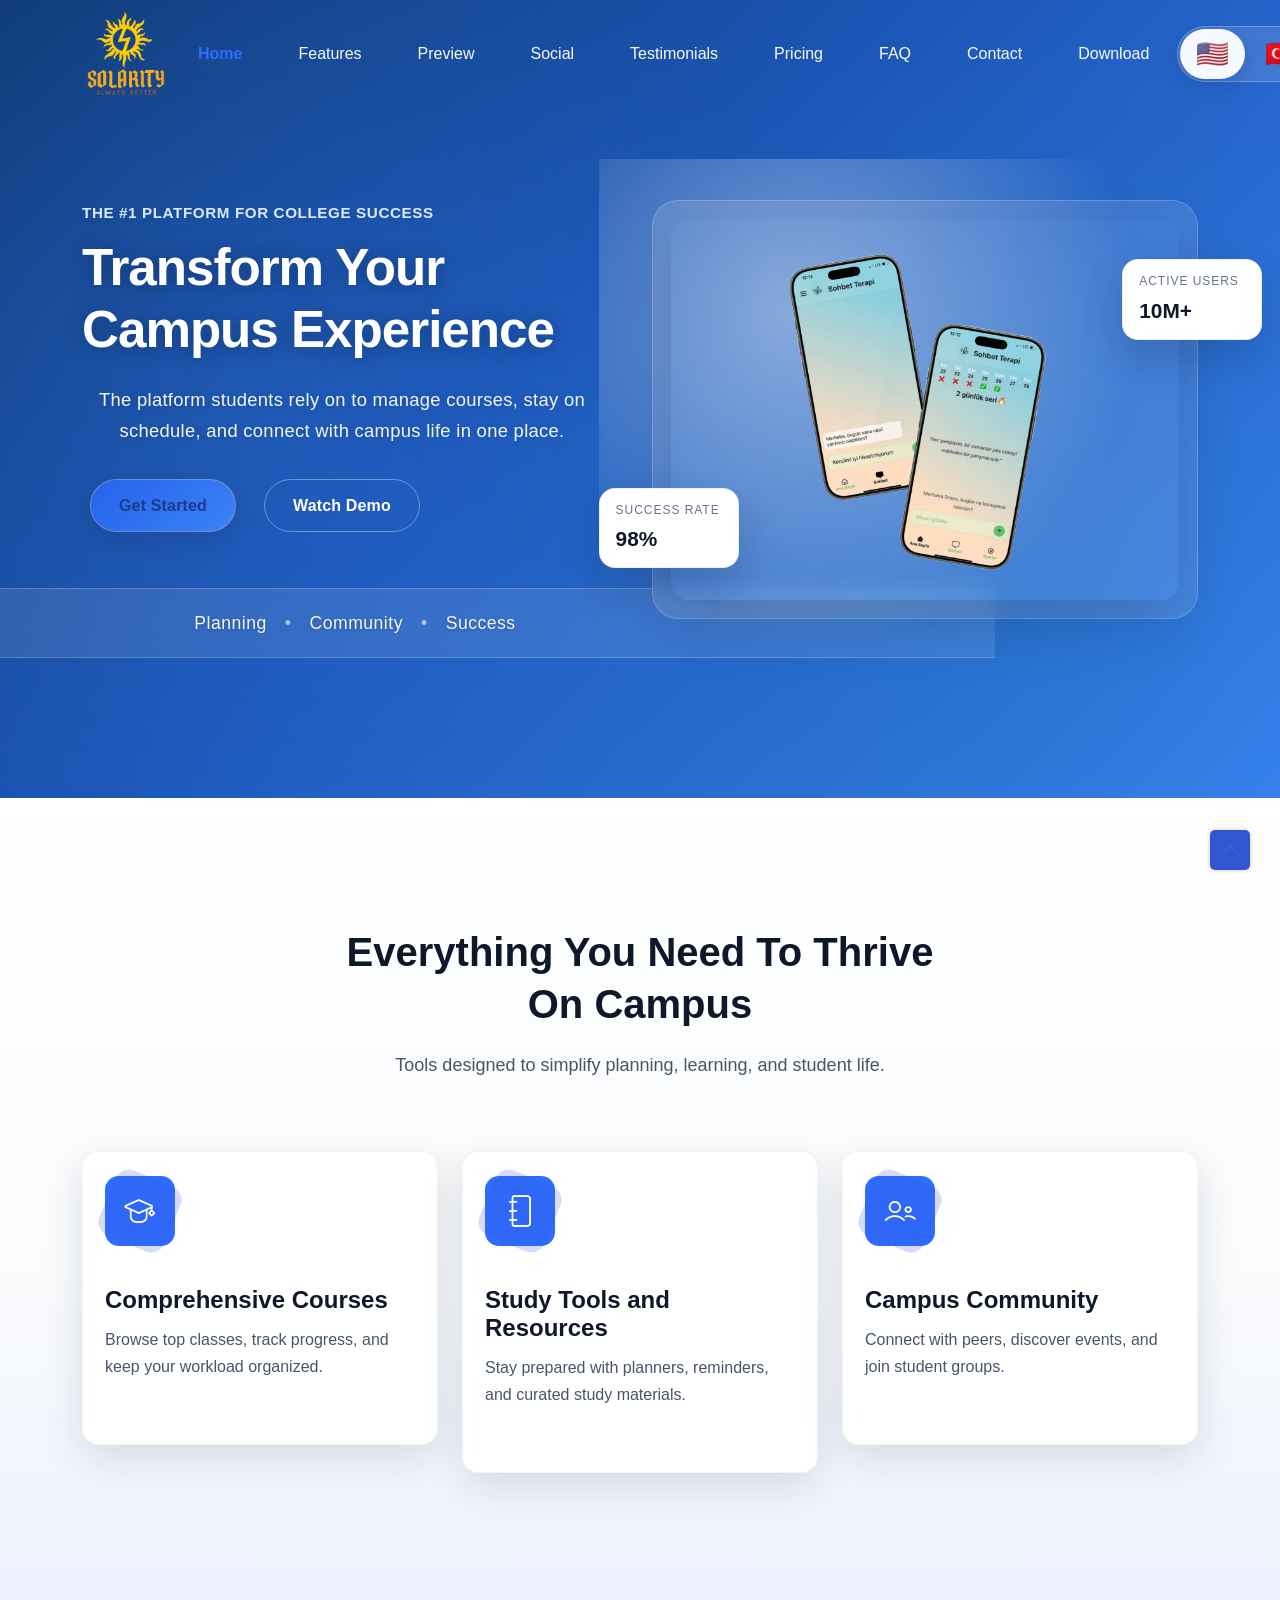
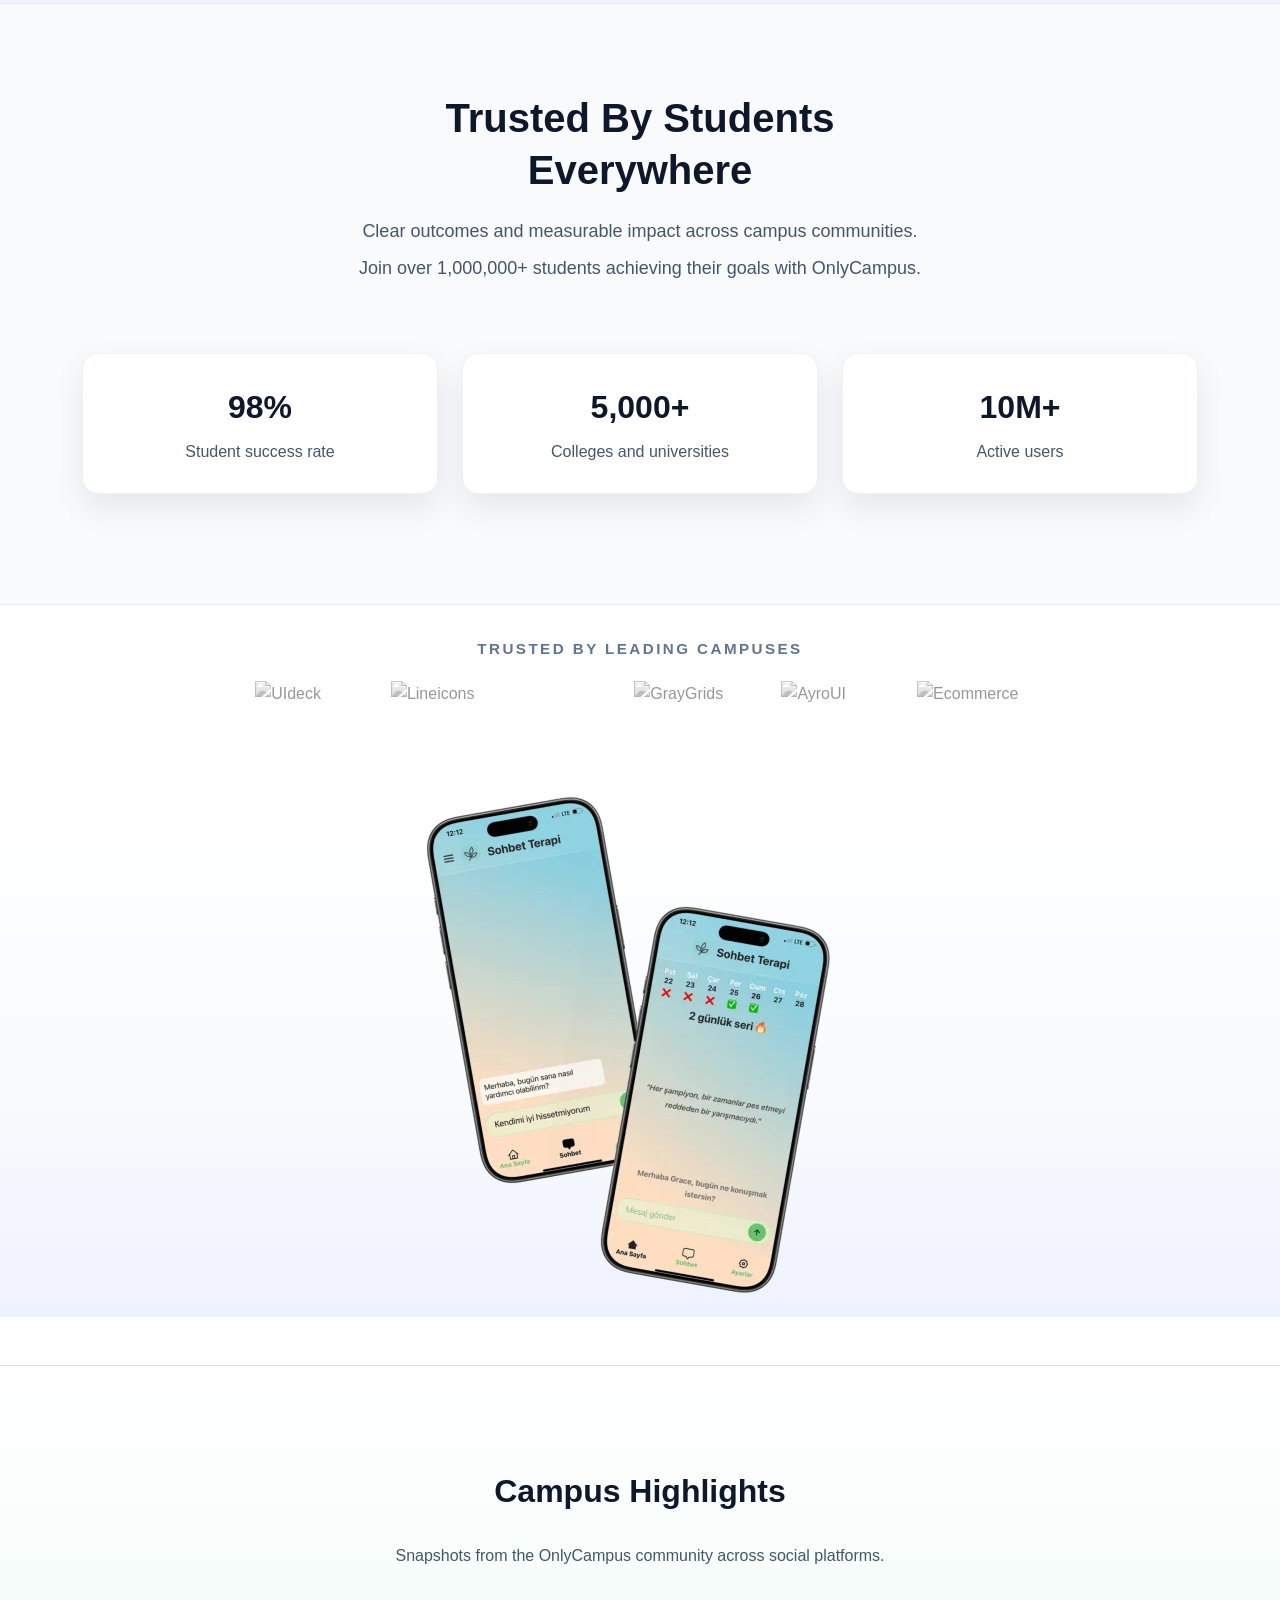
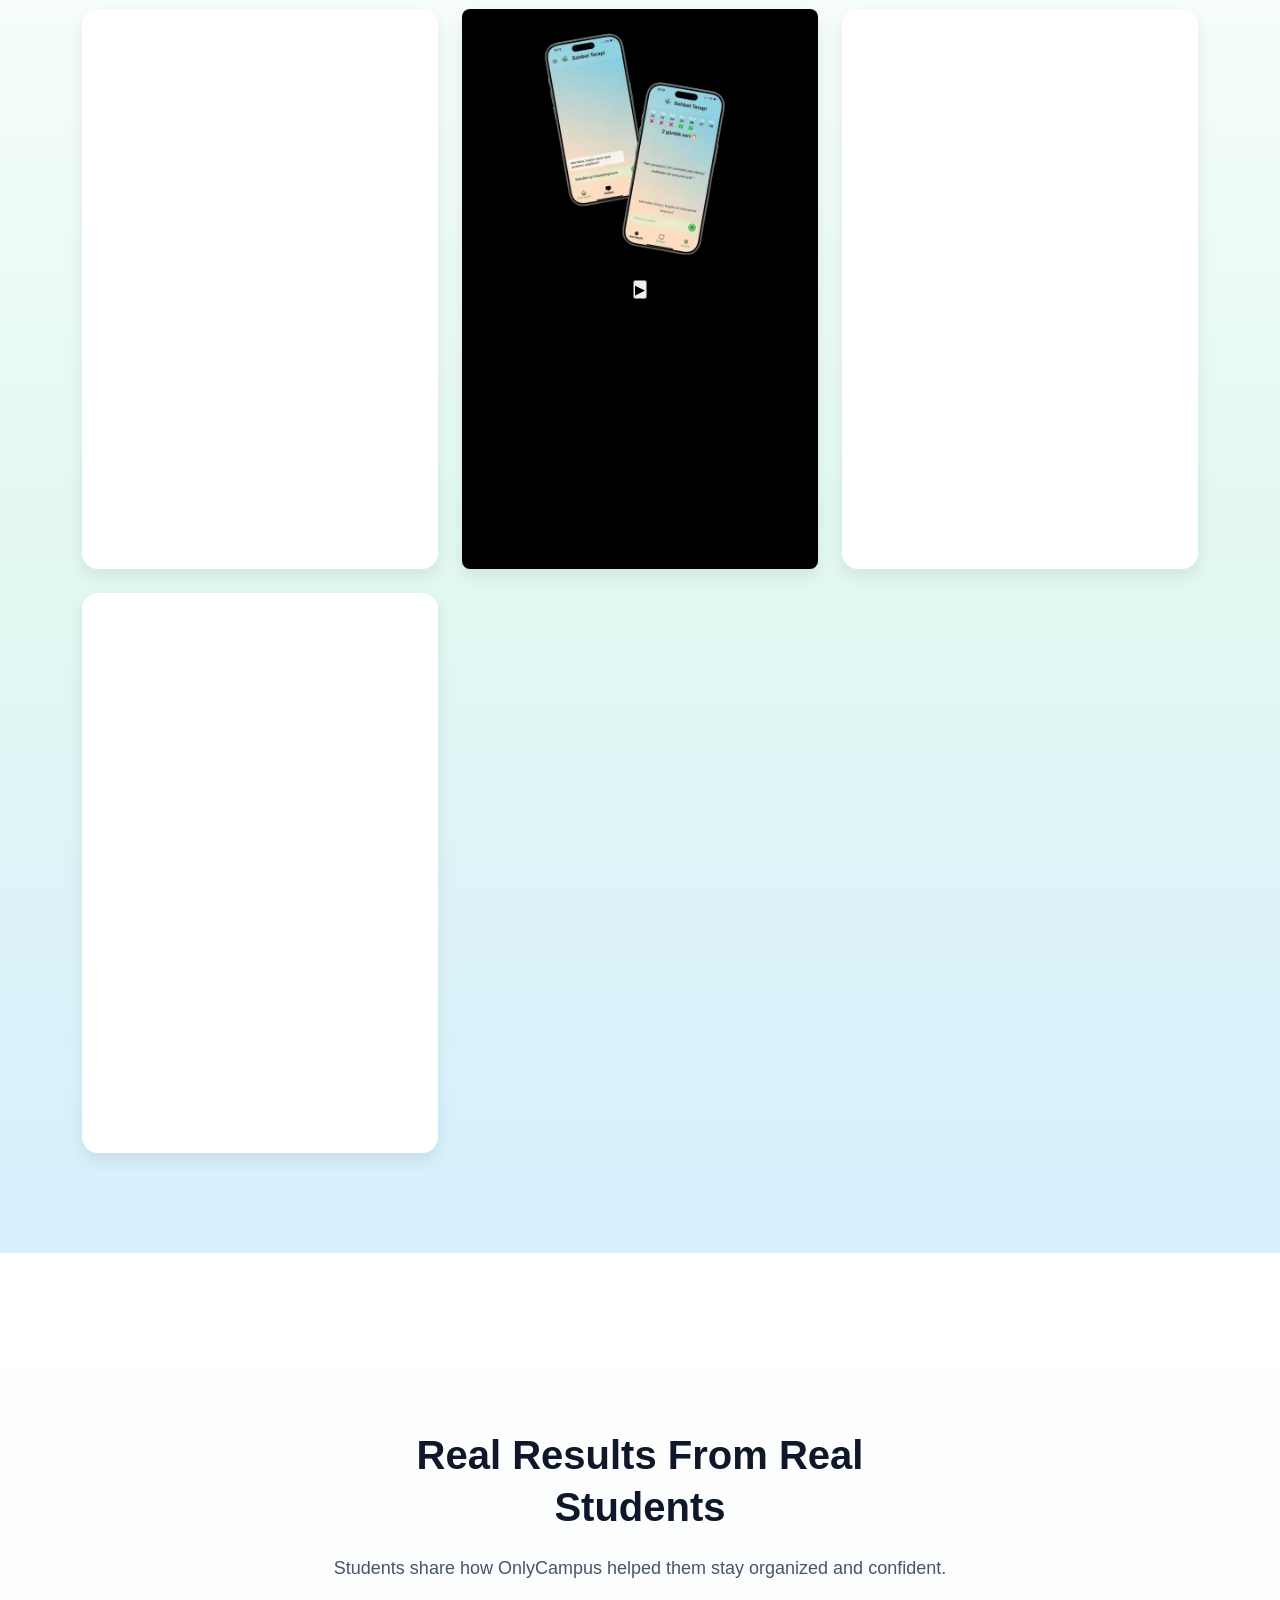
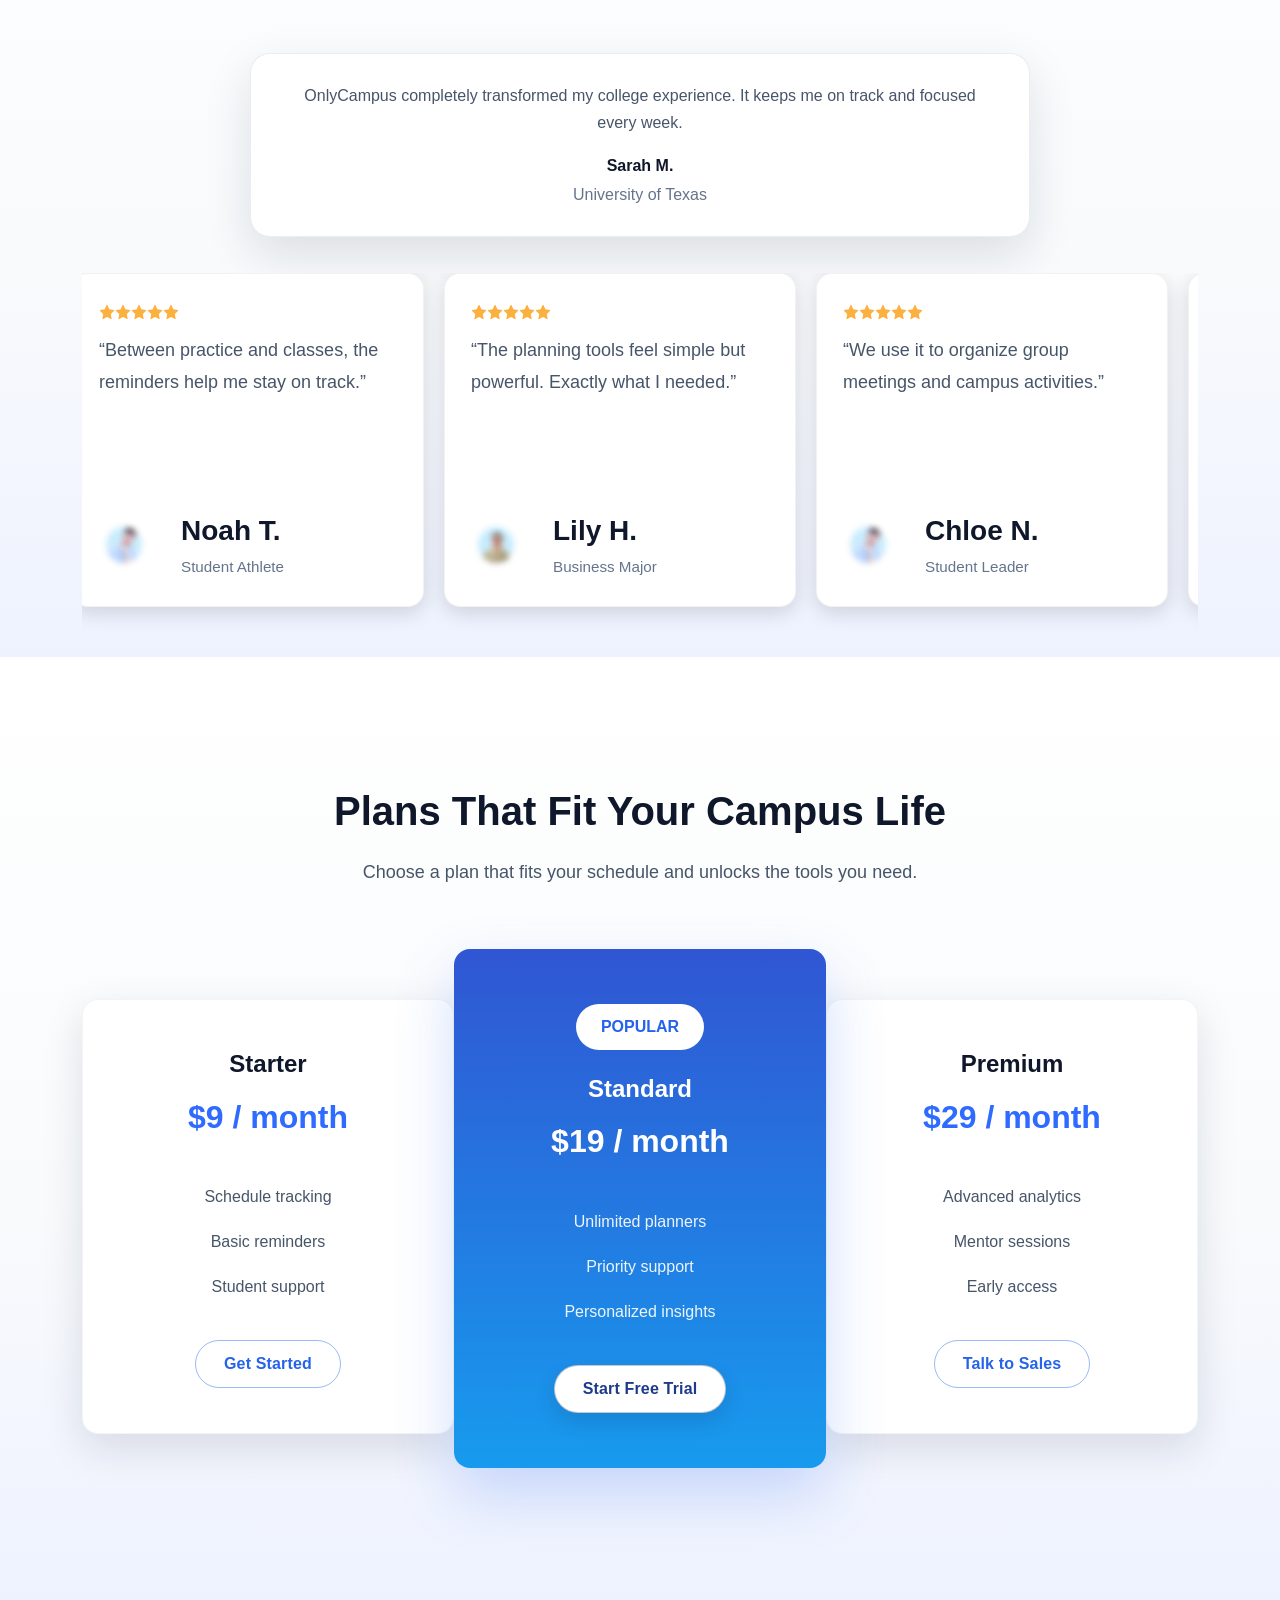
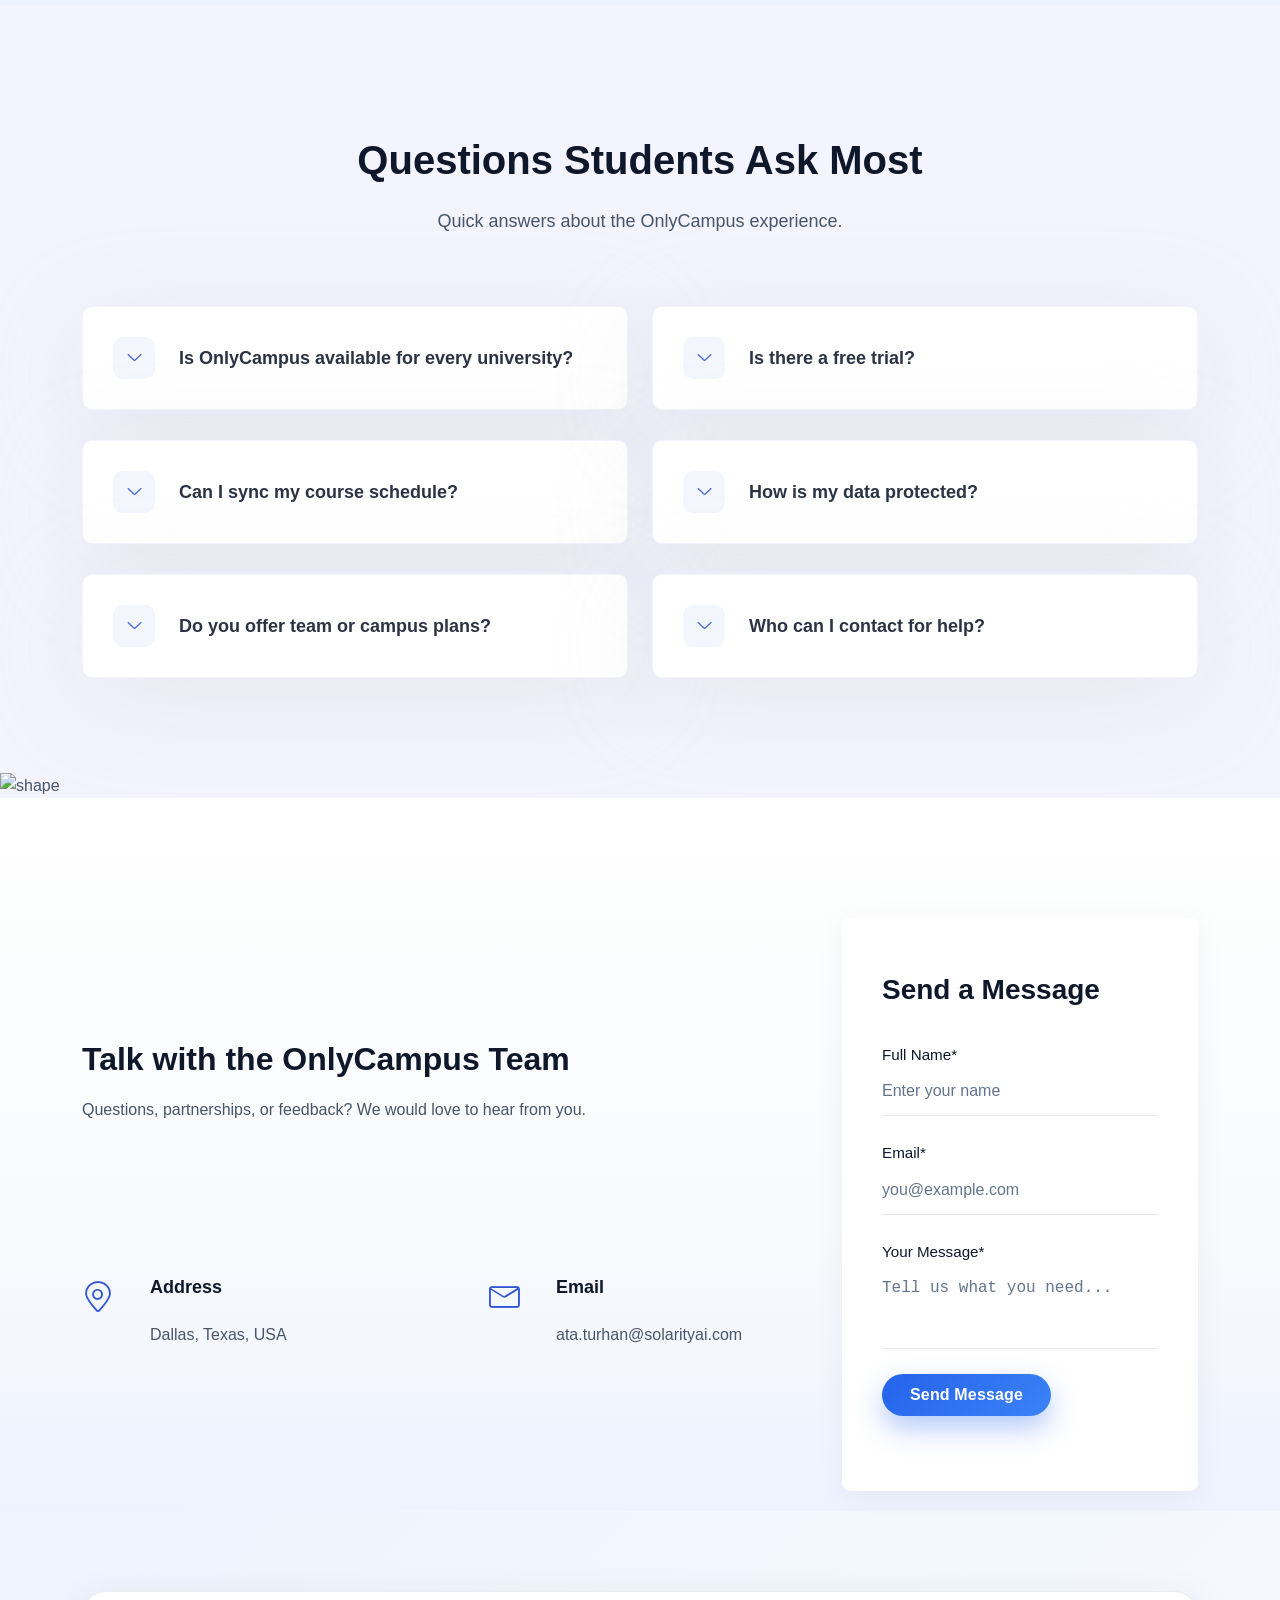
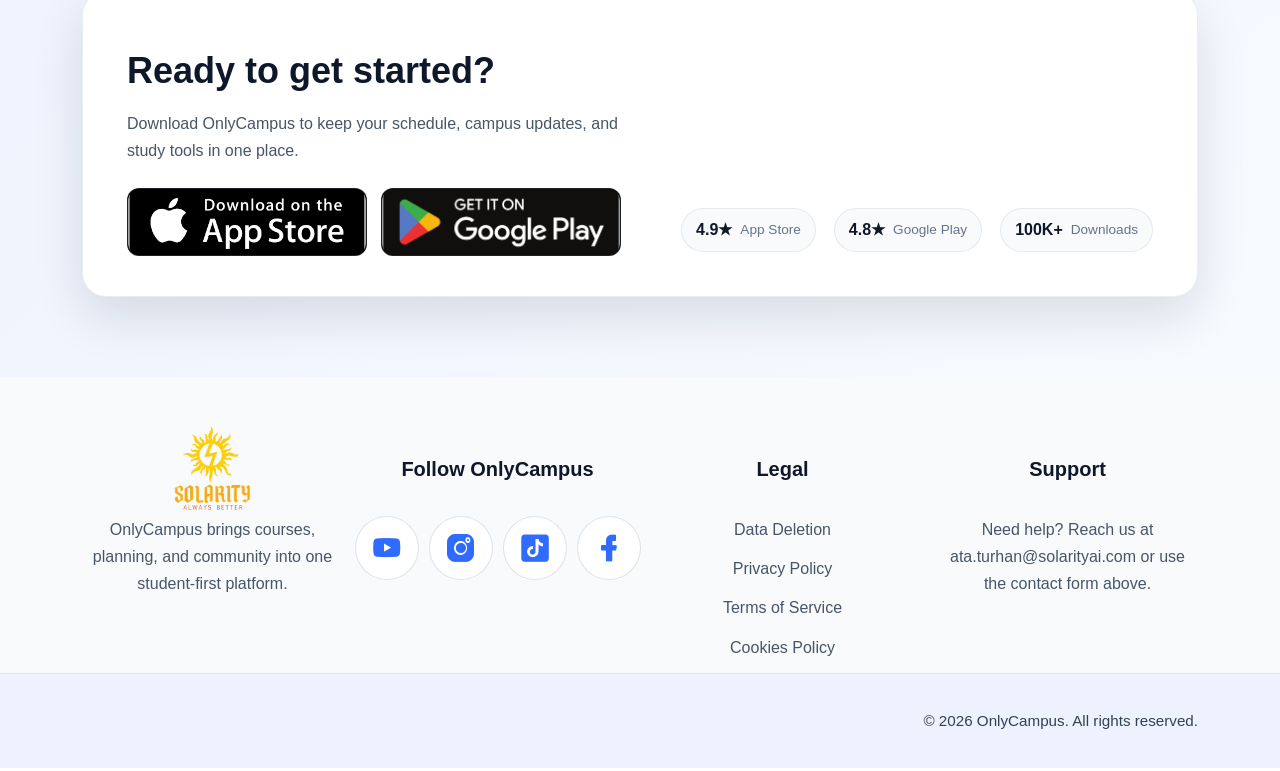
==== commit 05f76459: "fix(legal): add missing privacy policy link to static footer HTML" ====
--- a/index.html
+++ b/index.html
@@ -1244,6 +1244,7 @@
                         <div class="ud-widget">
                             <ul class="ud-widget-links" data-site-list="footer-legal-links">
                                 <li><a href="footer-pages/data-deletion.html">Data Deletion</a></li>
+                                <li><a href="footer-pages/privacy-policy.html">Privacy Policy</a></li>
                                 <li><a href="footer-pages/terms.html">Terms of Service</a></li>
                                 <li><a href="footer-pages/cookies.html">Cookies Policy</a></li>
                             </ul>
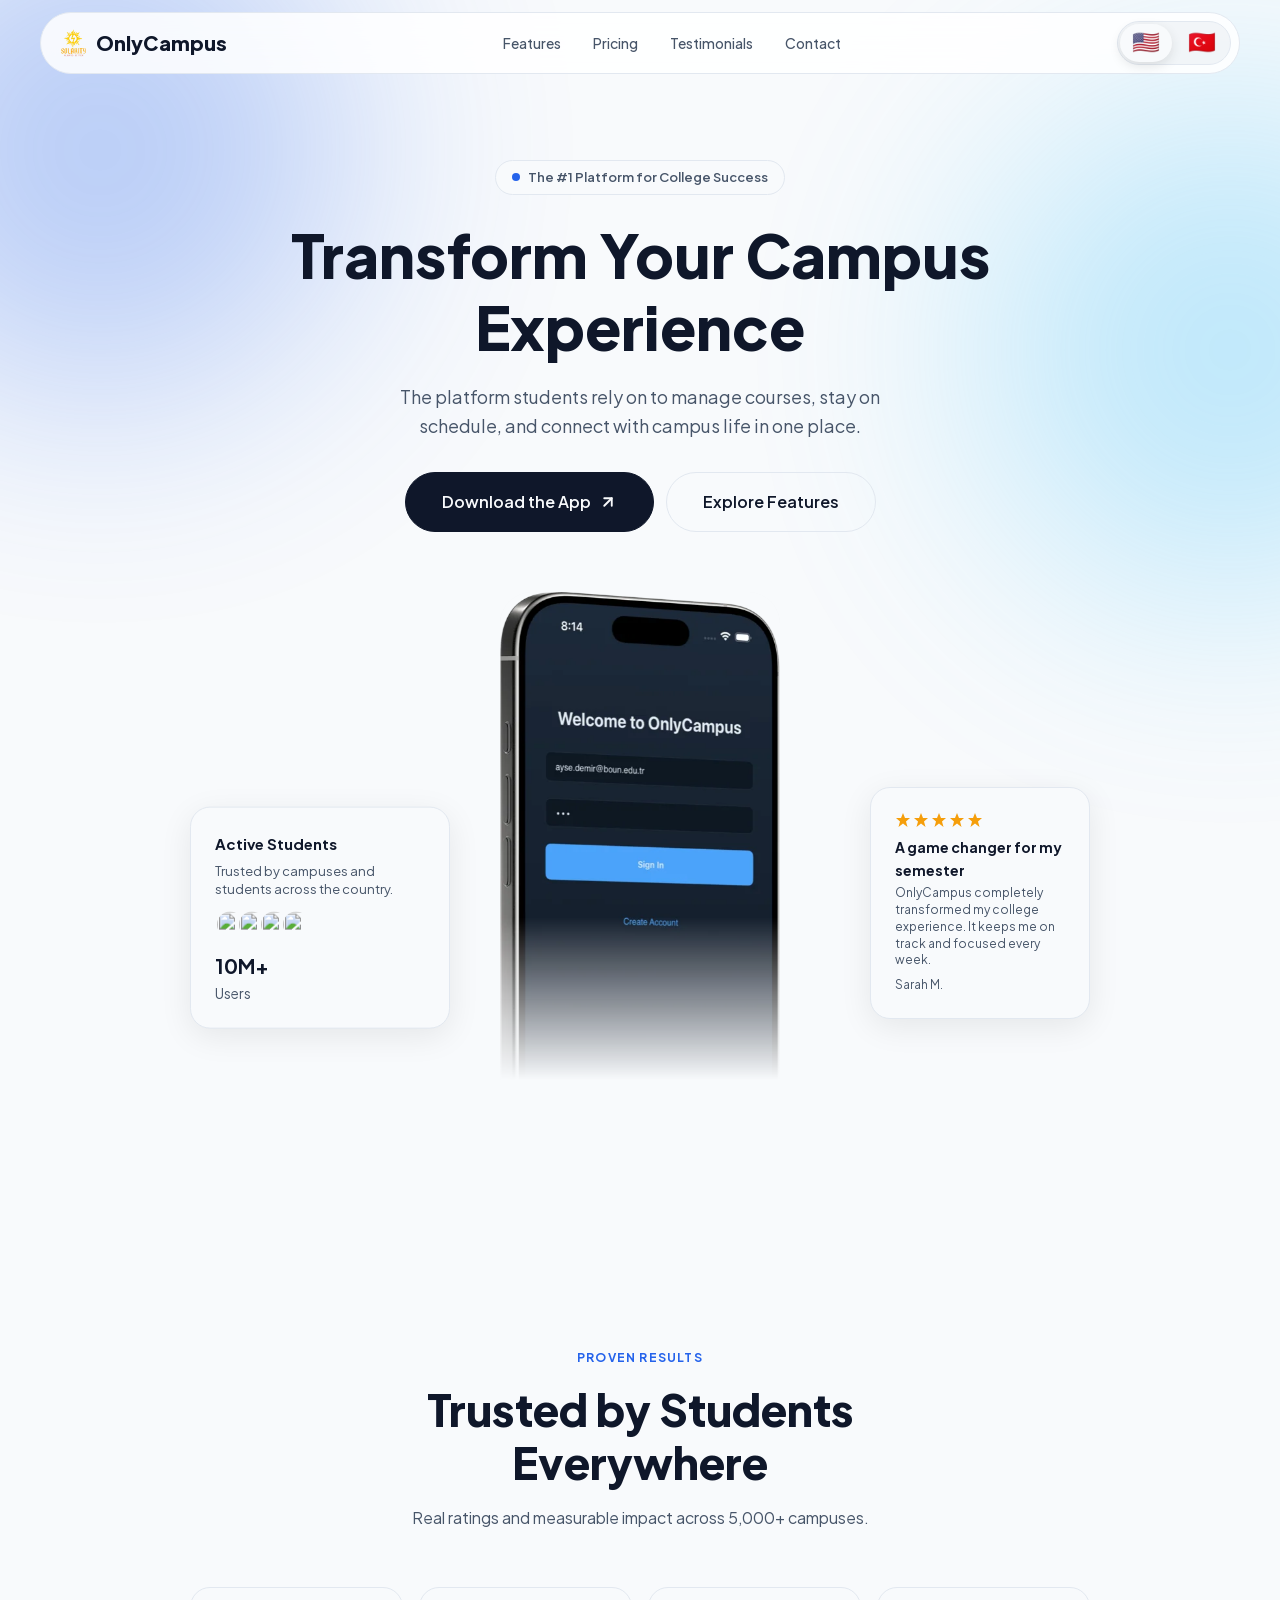
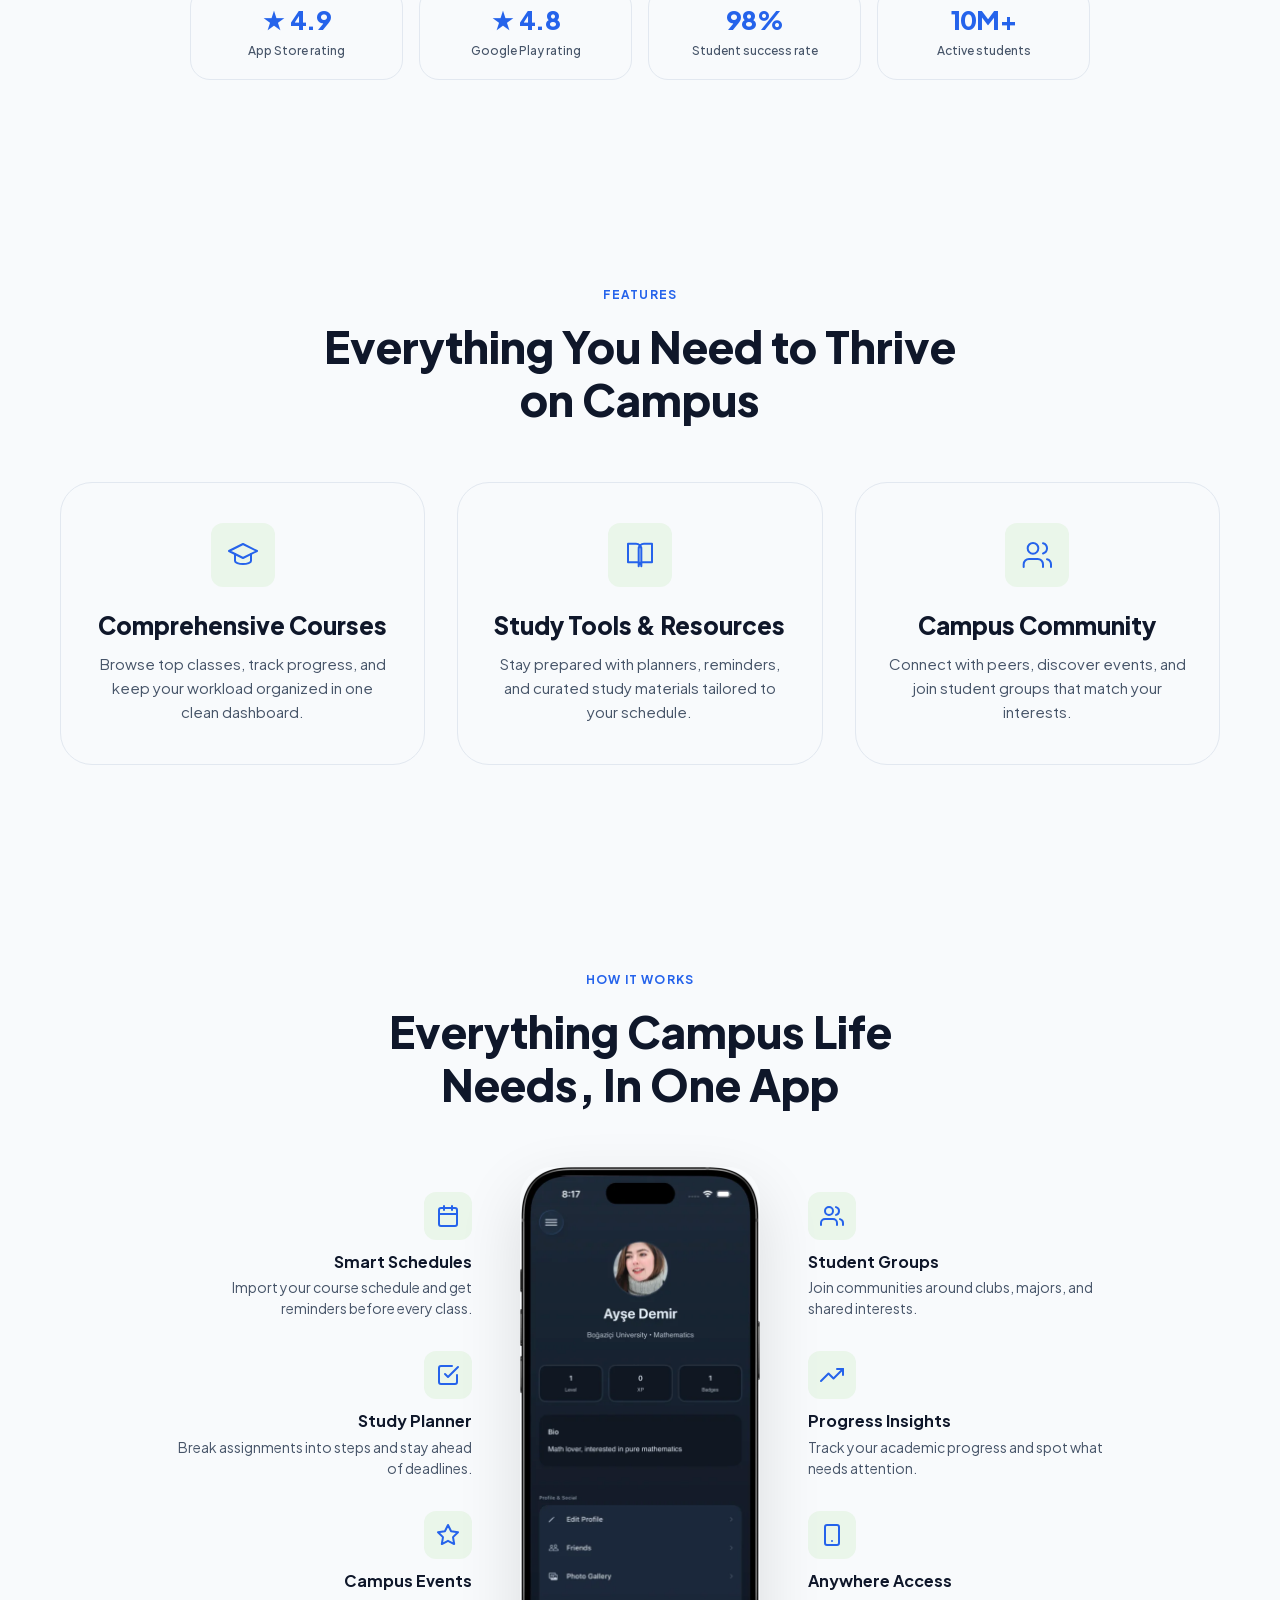
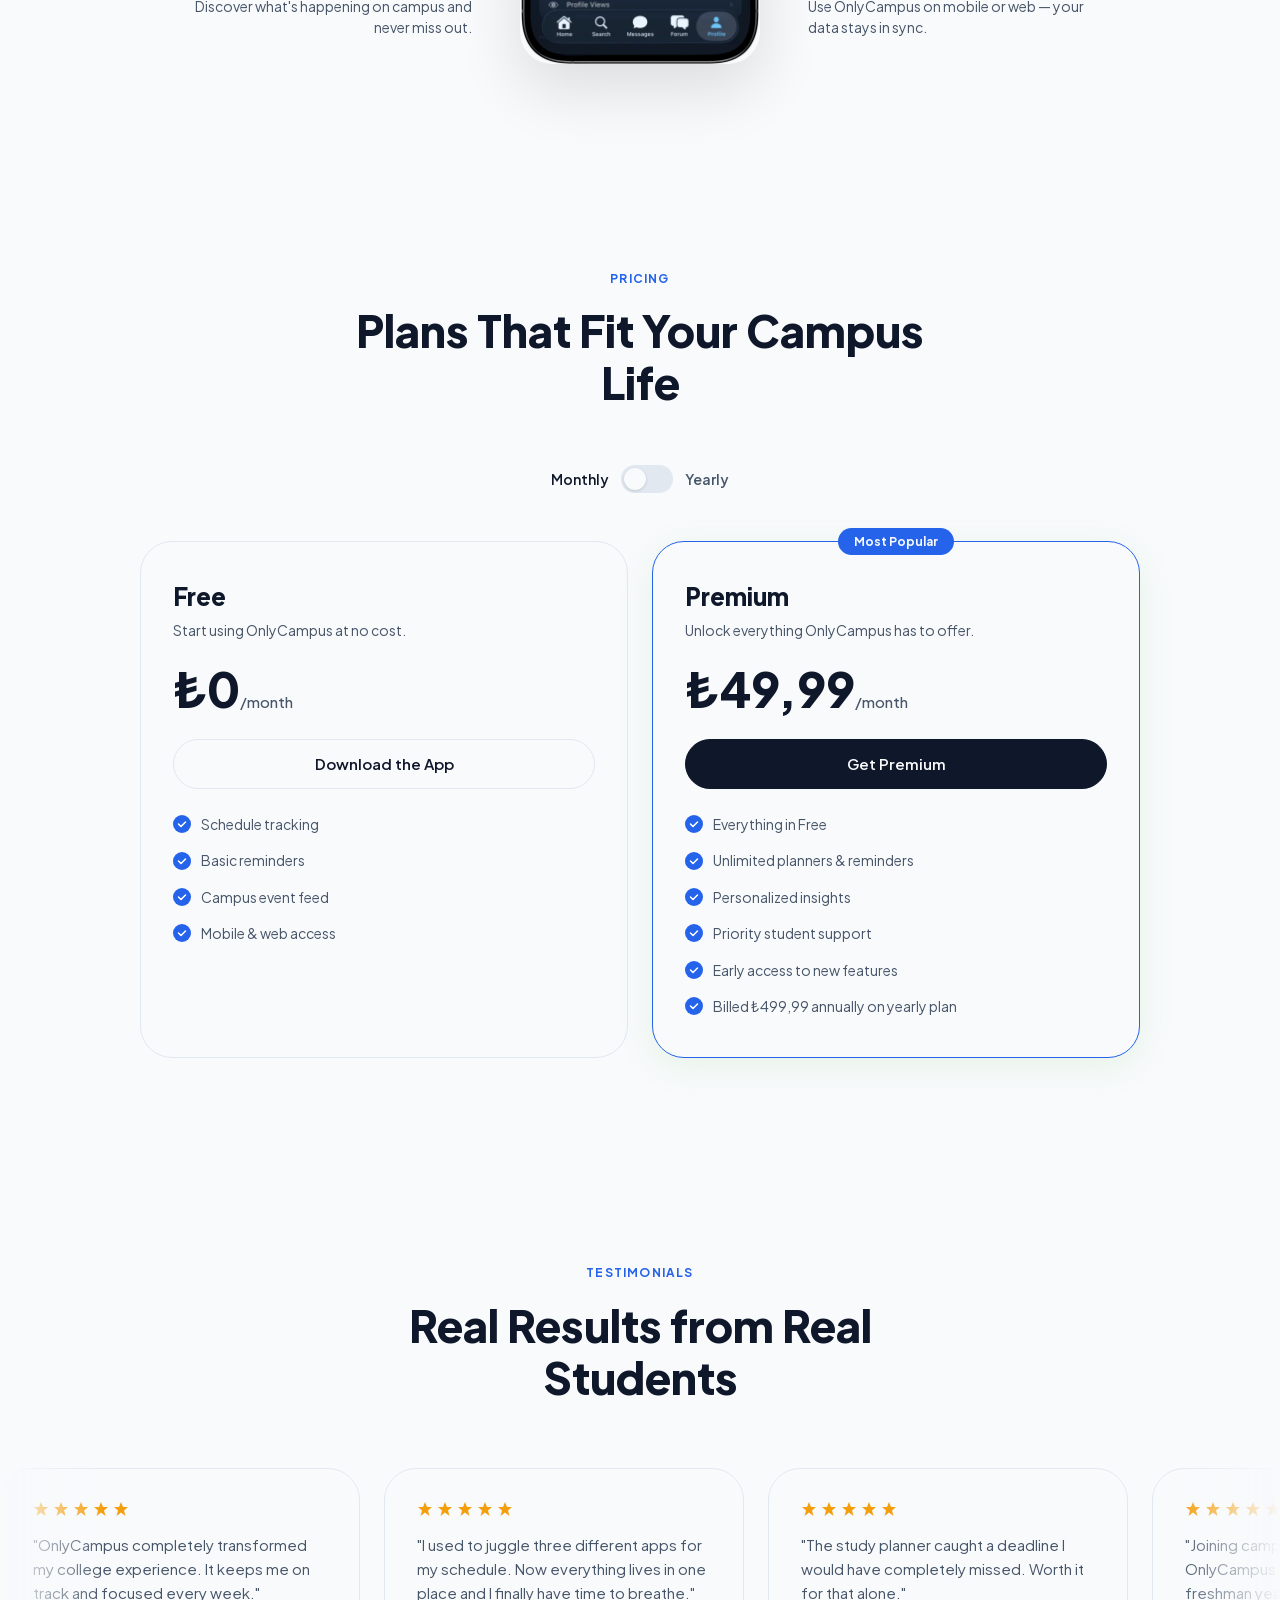
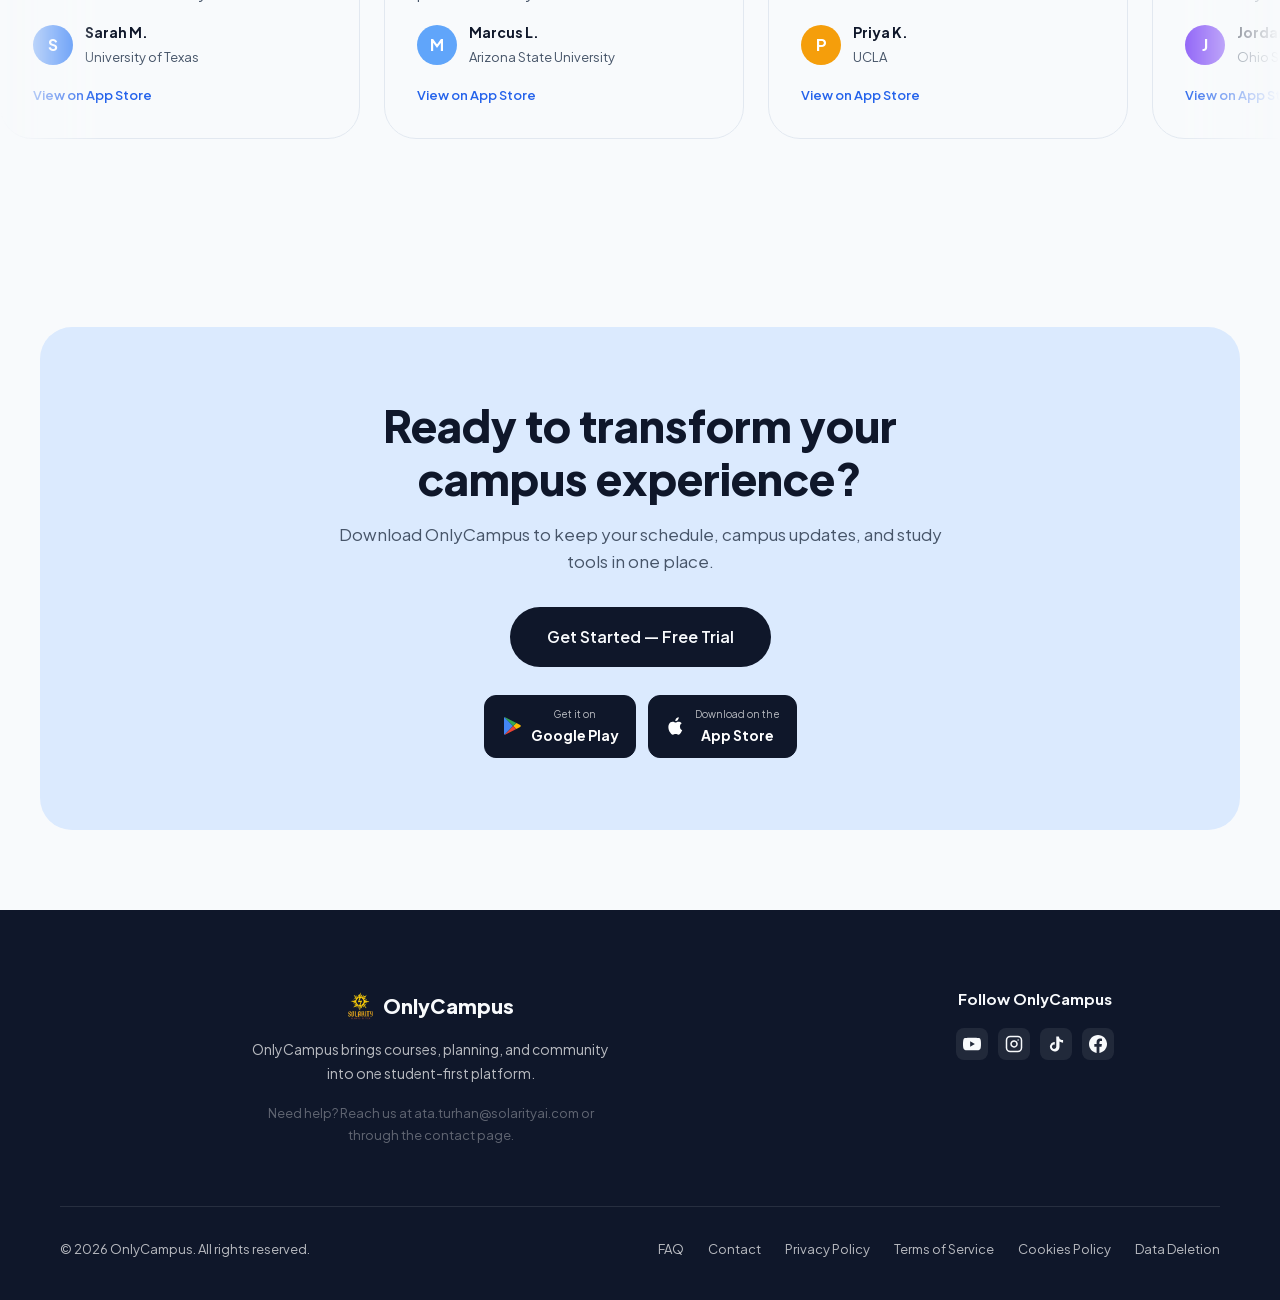
==== commit 6651154e: "feat(template): final swap - promote new template to root and remove legacy site" ====
--- a/index.html
+++ b/index.html
@@ -1,1325 +1,695 @@
-<!-- =========
-
-	Template Name: Play
-	Author: UIdeck
-	Author URI: https://uideck.com/
-	Support: https://uideck.com/support/
-	Version: 1.1
-
-========== -->
-
 <!DOCTYPE html>
 <html lang="en">
-  <head>
-    <meta charset="UTF-8" />
-    <meta http-equiv="X-UA-Compatible" content="IE=edge" />
-    <meta name="viewport" content="width=device-width, initial-scale=1.0" />
-    
-    <!-- Resource Hints for Performance -->
-    <link rel="dns-prefetch" href="https://cdn.jsdelivr.net" />
-    <link rel="dns-prefetch" href="https://www.googletagmanager.com" />
-    <!-- Preload icon font to prevent CLS from icon placeholders -->
-    <link rel="preload" href="assets/fonts/LineIcons.woff2" as="font" type="font/woff2" crossorigin />
-
-    <!-- Google Analytics is loaded after user interaction to keep initial render lighter -->
-    <script>
+<head>
+  <meta charset="UTF-8">
+  <meta name="viewport" content="width=device-width, initial-scale=1.0">
+
+  <!-- Populated by config.js -->
+  <title>Loading...</title>
+  <meta name="description" content="">
+  <meta name="keywords" content="">
+  <meta name="author" content="Solarity AI LLC">
+  <meta name="robots" content="index, follow">
+
+  <!-- Open Graph -->
+  <meta property="og:type" content="website">
+  <meta property="og:url" content="">
+  <meta property="og:title" content="">
+  <meta property="og:description" content="">
+  <meta property="og:image" content="">
+
+  <!-- Twitter -->
+  <meta property="twitter:card" content="summary_large_image">
+  <meta property="twitter:url" content="">
+  <meta property="twitter:title" content="">
+  <meta property="twitter:description" content="">
+  <meta property="twitter:image" content="">
+
+  <!-- Theme Color -->
+  <meta name="theme-color" content="#3b82f6">
+
+  <!-- Favicon -->
+  <link rel="icon" type="image/x-icon" href="assets/images/favicon/favicon.ico">
+  <link rel="icon" type="image/svg+xml" href="assets/images/favicon/favicon.svg">
+  <link rel="icon" type="image/png" sizes="96x96" href="assets/images/favicon/favicon-96x96.png">
+  <link rel="apple-touch-icon" href="assets/images/favicon/apple-touch-icon.png">
+  <link rel="manifest" href="assets/images/favicon/site.webmanifest">
+
+  <link rel="canonical" href="https://onlycampus.solarityai.com/">
+
+  <link rel="stylesheet" href="styles.css">
+
+  <!-- Load config BEFORE body renders -->
+  <script src="config.js"></script>
+  <script>
+    // Apply SEO meta from config immediately
+    (function() {
+      var C = window.PRODUCT_CONFIG;
+      if (!C) return;
+      document.title = C.meta.title;
+      document.querySelector('meta[name="description"]').content = C.meta.description;
+      document.querySelector('meta[name="keywords"]').content = C.meta.keywords;
+      document.querySelector('meta[property="og:url"]').content = C.url;
+      document.querySelector('meta[property="og:title"]').content = C.meta.title;
+      document.querySelector('meta[property="og:description"]').content = C.meta.description;
+      document.querySelector('meta[property="og:image"]').content = C.meta.ogImage;
+      document.querySelector('meta[property="twitter:url"]').content = C.url;
+      document.querySelector('meta[property="twitter:title"]').content = C.meta.title;
+      document.querySelector('meta[property="twitter:description"]').content = C.meta.description;
+      document.querySelector('meta[property="twitter:image"]').content = C.meta.ogImage;
+      if (C.theme && C.theme.themeColor) {
+        document.querySelector('meta[name="theme-color"]').content = C.theme.themeColor;
+      }
+      // Apply theme colors as CSS variables
+      if (C.theme) {
+        var r = document.documentElement.style;
+        if (C.theme.accentColor) r.setProperty('--color-accent-green', C.theme.accentColor);
+        if (C.theme.lightBlue) r.setProperty('--color-light-blue', C.theme.lightBlue);
+        if (C.theme.bgColor) r.setProperty('--color-bg', C.theme.bgColor);
+        if (C.theme.textColor) r.setProperty('--color-text', C.theme.textColor);
+        if (C.theme.textMuted) r.setProperty('--color-text-muted', C.theme.textMuted);
+        if (C.theme.secondary) r.setProperty('--color-secondary', C.theme.secondary);
+        if (C.theme.ctaBg) r.setProperty('--color-cta-bg', C.theme.ctaBg);
+      }
+    })();
+  </script>
+</head>
+<body>
+
+  <noscript>
+    <div class="noscript-message">
+      <h2>JavaScript Required</h2>
+      <p>This page requires JavaScript to render content. Please enable JavaScript in your browser settings.</p>
+    </div>
+  </noscript>
+
+  <!-- ============================================
+       HEADER / NAVBAR
+       ============================================ -->
+  <header class="site-header" id="header">
+    <nav class="nav-container">
+      <a href="#" class="nav-logo" id="navLogo" aria-label="Home"></a>
+      <ul class="nav-links" id="navLinks"></ul>
+      <div class="nav-actions" id="navActions"></div>
+      <button type="button" class="hamburger" aria-label="Open menu" id="menuToggle">
+        <span></span><span></span><span></span>
+      </button>
+    </nav>
+    <div class="mobile-menu" id="mobileMenu">
+      <ul id="mobileNavLinks"></ul>
+      <div class="mobile-menu-actions" id="mobileNavActions"></div>
+    </div>
+  </header>
+
+  <main>
+
+    <!-- ============================================
+         HERO SECTION
+         ============================================ -->
+    <section class="hero" id="hero">
+      <div class="hero-blur hero-blur--green"></div>
+      <div class="hero-blur hero-blur--blue"></div>
+      <div class="container">
+        <div class="hero-content reveal">
+          <div class="badge">
+            <span class="badge-dot"></span>
+            <span id="heroBadge"></span>
+          </div>
+          <h1 id="heroTitle">&nbsp;</h1>
+          <p class="hero-subtitle" id="heroSubtitle"></p>
+          <div class="hero-ctas" id="heroCtas"></div>
+        </div>
+        <div class="hero-visual reveal">
+          <div class="hero-phone">
+            <img id="heroPhoneImg" src="[data-uri]" alt="App screenshot" loading="lazy">
+          </div>
+          <div class="hero-card hero-card--left" id="heroCardLeft"></div>
+          <div class="hero-card hero-card--right" id="heroCardRight"></div>
+        </div>
+      </div>
+    </section>
+
+    <!-- ============================================
+         NUMBERS SECTION
+         ============================================ -->
+    <section class="numbers" id="numbers">
+      <div class="container">
+        <div class="numbers-header reveal" id="numbersHeader"></div>
+        <div class="numbers-grid reveal" id="numbersGrid"></div>
+      </div>
+    </section>
+
+    <!-- ============================================
+         KEY BENEFITS
+         ============================================ -->
+    <section class="benefits" id="features">
+      <div class="container">
+        <div class="section-header reveal" id="benefitsHeader"></div>
+        <div class="benefits-grid reveal" id="benefitsGrid"></div>
+      </div>
+    </section>
+
+    <!-- ============================================
+         TOOLS SECTION
+         ============================================ -->
+    <section class="tools">
+      <div class="container">
+        <div class="section-header reveal" id="toolsHeader"></div>
+        <div class="tools-layout reveal" id="toolsLayout"></div>
+      </div>
+    </section>
+
+
+    <!-- ============================================
+         PRICING
+         ============================================ -->
+    <section class="pricing" id="pricing">
+      <div class="container">
+        <div class="section-header reveal" id="pricingHeader"></div>
+        <div class="pricing-toggle reveal">
+          <span class="toggle-label toggle-label--active" data-toggle="monthly">Monthly</span>
+          <label class="toggle-switch">
+            <input type="checkbox" id="pricingToggle">
+            <span class="toggle-slider"></span>
+          </label>
+          <span class="toggle-label" data-toggle="yearly">Yearly</span>
+        </div>
+        <div class="pricing-grid reveal" id="pricingGrid"></div>
+      </div>
+    </section>
+
+    <!-- ============================================
+         TESTIMONIALS
+         ============================================ -->
+    <section class="testimonials" id="testimonials">
+      <div class="container">
+        <div class="section-header reveal" id="testimonialsHeader"></div>
+      </div>
+      <div class="testimonials-track reveal" id="testimonialsTrack"></div>
+    </section>
+
+    <!-- ============================================
+         CTA SECTION
+         ============================================ -->
+    <section class="cta">
+      <div class="container">
+        <div class="cta-content reveal" id="ctaContent"></div>
+      </div>
+    </section>
+
+  </main>
+
+  <!-- ============================================
+       FOOTER
+       ============================================ -->
+  <footer class="site-footer">
+    <div class="container">
+      <div class="footer-grid" id="footerGrid"></div>
+      <div class="footer-bottom" id="footerBottom"></div>
+    </div>
+  </footer>
+
+  <!-- ============================================
+       TEMPLATE ENGINE — Renders everything from config
+       ============================================ -->
+  <script>
+  (function() {
+    var C = PRODUCT_CONFIG;
+
+    // ── Helpers ────────────────────────────────────
+    function esc(s) {
+      var d = document.createElement('div');
+      d.textContent = s;
+      return d.innerHTML;
+    }
+
+    function starsSvg(count) {
+      var s = '';
+      for (var i = 0; i < (count || 5); i++) {
+        s += '<svg width="16" height="16" viewBox="0 0 16 16" fill="var(--color-star)"><polygon points="8,1 10,6 15,6 11,9.5 12.5,15 8,11.5 3.5,15 5,9.5 1,6 6,6"/></svg>';
+      }
+      return s;
+    }
+
+    function checkSvg() {
+      return '<svg width="18" height="18" viewBox="0 0 18 18" fill="var(--accent-green)"><circle cx="9" cy="9" r="9"/><path d="M5.5 9l2.5 2.5 4.5-4.5" stroke="#fff" stroke-width="1.5" fill="none" stroke-linecap="round" stroke-linejoin="round"/></svg>';
+    }
+
+    function checkSvg20() {
+      return '<svg width="20" height="20" viewBox="0 0 20 20" fill="var(--accent-green)"><circle cx="10" cy="10" r="10"/><path d="M6 10l3 3 5-5" stroke="#fff" stroke-width="2" fill="none" stroke-linecap="round" stroke-linejoin="round"/></svg>';
+    }
+
+    var TAB_ICONS = {
+      layout: '<svg width="24" height="24" viewBox="0 0 24 24" fill="none" stroke="currentColor" stroke-width="2"><rect x="3" y="3" width="18" height="18" rx="3"/><path d="M3 9h18"/><path d="M9 21V9"/></svg>',
+      target: '<svg width="24" height="24" viewBox="0 0 24 24" fill="none" stroke="currentColor" stroke-width="2"><path d="M12 2v20M2 12h20"/><circle cx="12" cy="12" r="10"/></svg>',
+      'check-circle': '<svg width="24" height="24" viewBox="0 0 24 24" fill="none" stroke="currentColor" stroke-width="2"><circle cx="12" cy="12" r="10"/><path d="M8 12l2 2 4-4"/></svg>',
+      users: '<svg width="24" height="24" viewBox="0 0 24 24" fill="none" stroke="currentColor" stroke-width="2"><path d="M17 21v-2a4 4 0 0 0-4-4H5a4 4 0 0 0-4 4v2"/><circle cx="9" cy="7" r="4"/><path d="M23 21v-2a4 4 0 0 0-3-3.87"/><path d="M16 3.13a4 4 0 0 1 0 7.75"/></svg>',
+    };
+
+    // Tools icons — order matches config.tools.left (0-2) then .right (3-5)
+    // Left: Smart Schedules, Study Planner, Campus Events
+    // Right: Student Groups, Progress Insights, Anywhere Access
+    var TOOL_ICONS = [
+      // 0 — Smart Schedules (calendar)
+      '<svg width="24" height="24" viewBox="0 0 24 24" fill="none" stroke="var(--accent-green)" stroke-width="2" stroke-linecap="round" stroke-linejoin="round"><rect x="3" y="4" width="18" height="18" rx="2"/><line x1="16" y1="2" x2="16" y2="6"/><line x1="8" y1="2" x2="8" y2="6"/><line x1="3" y1="10" x2="21" y2="10"/></svg>',
+      // 1 — Study Planner (checklist)
+      '<svg width="24" height="24" viewBox="0 0 24 24" fill="none" stroke="var(--accent-green)" stroke-width="2" stroke-linecap="round" stroke-linejoin="round"><path d="M9 11l3 3L22 4"/><path d="M21 12v7a2 2 0 0 1-2 2H5a2 2 0 0 1-2-2V5a2 2 0 0 1 2-2h11"/></svg>',
+      // 2 — Campus Events (sparkles/star)
+      '<svg width="24" height="24" viewBox="0 0 24 24" fill="none" stroke="var(--accent-green)" stroke-width="2" stroke-linecap="round" stroke-linejoin="round"><polygon points="12 2 15.09 8.26 22 9.27 17 14.14 18.18 21.02 12 17.77 5.82 21.02 7 14.14 2 9.27 8.91 8.26 12 2"/></svg>',
+      // 3 — Student Groups (users)
+      '<svg width="24" height="24" viewBox="0 0 24 24" fill="none" stroke="var(--accent-green)" stroke-width="2" stroke-linecap="round" stroke-linejoin="round"><path d="M17 21v-2a4 4 0 0 0-4-4H5a4 4 0 0 0-4 4v2"/><circle cx="9" cy="7" r="4"/><path d="M23 21v-2a4 4 0 0 0-3-3.87"/><path d="M16 3.13a4 4 0 0 1 0 7.75"/></svg>',
+      // 4 — Progress Insights (trending chart)
+      '<svg width="24" height="24" viewBox="0 0 24 24" fill="none" stroke="var(--accent-green)" stroke-width="2" stroke-linecap="round" stroke-linejoin="round"><polyline points="23 6 13.5 15.5 8.5 10.5 1 18"/><polyline points="17 6 23 6 23 12"/></svg>',
+      // 5 — Anywhere Access (smartphone)
+      '<svg width="24" height="24" viewBox="0 0 24 24" fill="none" stroke="var(--accent-green)" stroke-width="2" stroke-linecap="round" stroke-linejoin="round"><rect x="5" y="2" width="14" height="20" rx="2" ry="2"/><line x1="12" y1="18" x2="12.01" y2="18"/></svg>',
+    ];
+
+    var SOCIAL_ICONS = {
+      youtube: '<svg width="18" height="18" viewBox="0 0 24 24" fill="currentColor" aria-hidden="true"><path d="M23.498 6.186a3.016 3.016 0 0 0-2.122-2.136C19.505 3.545 12 3.545 12 3.545s-7.505 0-9.377.505A3.016 3.016 0 0 0 .502 6.186C0 8.07 0 12 0 12s0 3.93.502 5.814a3.016 3.016 0 0 0 2.122 2.136c1.871.505 9.376.505 9.376.505s7.505 0 9.377-.505a3.016 3.016 0 0 0 2.122-2.136C24 15.93 24 12 24 12s0-3.93-.502-5.814zM9.545 15.568V8.432L15.818 12l-6.273 3.568z"/></svg>',
+      instagram: '<svg width="18" height="18" viewBox="0 0 24 24" fill="none" stroke="currentColor" stroke-width="2" stroke-linecap="round" stroke-linejoin="round" aria-hidden="true"><rect x="2" y="2" width="20" height="20" rx="5" ry="5"/><path d="M16 11.37A4 4 0 1 1 12.63 8 4 4 0 0 1 16 11.37z"/><line x1="17.5" y1="6.5" x2="17.51" y2="6.5"/></svg>',
+      tiktok: '<svg width="18" height="18" viewBox="0 0 24 24" fill="currentColor" aria-hidden="true"><path d="M19.59 6.69a4.83 4.83 0 0 1-3.77-4.25V2h-3.45v13.67a2.89 2.89 0 0 1-5.2 1.74 2.89 2.89 0 0 1 2.31-4.64 2.93 2.93 0 0 1 .88.13V9.4a6.84 6.84 0 0 0-1-.05A6.33 6.33 0 0 0 5.8 20.1a6.34 6.34 0 0 0 10.86-4.43v-7a8.16 8.16 0 0 0 4.77 1.52v-3.4a4.85 4.85 0 0 1-1-.1z"/></svg>',
+      facebook: '<svg width="18" height="18" viewBox="0 0 24 24" fill="currentColor" aria-hidden="true"><path d="M24 12.073c0-6.627-5.373-12-12-12s-12 5.373-12 12c0 5.99 4.388 10.954 10.125 11.854v-8.385H7.078v-3.47h3.047V9.43c0-3.007 1.792-4.669 4.533-4.669 1.312 0 2.686.235 2.686.235v2.953H15.83c-1.491 0-1.956.925-1.956 1.874v2.25h3.328l-.532 3.47h-2.796v8.385C19.612 23.027 24 18.062 24 12.073z"/></svg>',
+    };
+
+    var BENEFIT_ICONS = {
+      // Comprehensive Courses — graduation cap
+      management: '<svg width="32" height="32" viewBox="0 0 32 32" fill="none" stroke="var(--accent-green)" stroke-width="2" stroke-linecap="round" stroke-linejoin="round"><path d="M2 12l14-7 14 7-14 7L2 12z"/><path d="M8 15v7c0 1.5 3.6 3 8 3s8-1.5 8-3v-7"/></svg>',
+      // Campus Community — users
+      security: '<svg width="32" height="32" viewBox="0 0 32 32" fill="none" stroke="var(--accent-green)" stroke-width="2" stroke-linecap="round" stroke-linejoin="round"><path d="M22 28v-2.67a5.33 5.33 0 0 0-5.33-5.33H8a5.33 5.33 0 0 0-5.33 5.33V28"/><circle cx="12" cy="9.33" r="5.33"/><path d="M30 28v-2.67a5.33 5.33 0 0 0-4-5.16"/><path d="M22 4.17a5.33 5.33 0 0 1 0 10.33"/></svg>',
+      // Study Tools & Resources — open book
+      insights: '<svg width="32" height="32" viewBox="0 0 32 32" fill="none" stroke="var(--accent-green)" stroke-width="2" stroke-linecap="round" stroke-linejoin="round"><path d="M4 4.67h8a5.33 5.33 0 0 1 5.33 5.33v17.33a4 4 0 0 0-4-4H4V4.67z"/><path d="M28 4.67h-8a5.33 5.33 0 0 0-5.33 5.33v17.33a4 4 0 0 1 4-4H28V4.67z"/></svg>',
+    };
+
+    function brandSvg(i) {
+      return '<svg width="120" height="40" viewBox="0 0 120 40"><rect width="120" height="40" rx="4" fill="#e5e7eb"/><text x="60" y="24" text-anchor="middle" fill="#4b4b57" font-size="14" font-family="Plus Jakarta Sans">Brand ' + (i + 1) + '</text></svg>';
+    }
+
+    function integrationSvg() {
+      var shapes = [
+        '<rect x="12" y="12" width="16" height="16" rx="4" fill="#e5e7eb"/>',
+        '<circle cx="20" cy="20" r="8" fill="#e5e7eb"/>',
+        '<polygon points="20,10 28,26 12,26" fill="#e5e7eb"/>',
+        '<rect x="14" y="14" width="12" height="12" rx="2" fill="#e5e7eb"/>',
+        '<circle cx="20" cy="20" r="6" fill="#e5e7eb"/>',
+        '<rect x="12" y="16" width="16" height="8" rx="2" fill="#e5e7eb"/>',
+        '<rect x="14" y="10" width="12" height="20" rx="3" fill="#e5e7eb"/>',
+        '<rect x="14" y="14" width="12" height="12" rx="6" fill="#e5e7eb"/>',
+      ];
+      var s = shapes[Math.floor(Math.random() * shapes.length)];
+      return '<svg width="40" height="40" viewBox="0 0 40 40"><circle cx="20" cy="20" r="20" fill="#f9fafb"/>' + s + '</svg>';
+    }
+
+    // ── Translation helper ──────────────────────────
+    // t(section, key) returns translated value or falls back to English (default config)
+    var currentLang = (C.langSwitch && C.langSwitch.default) || 'en';
+
+    var defaultLang = (C.langSwitch && C.langSwitch.default) || 'en';
+
+    function t(section, key, index) {
+      if (currentLang === defaultLang || !C.translations || !C.translations[currentLang]) return undefined;
+      var tr = C.translations[currentLang];
+      if (!tr[section]) return undefined;
+      if (index !== undefined) {
+        var arr = tr[section][key] || tr[section];
+        if (Array.isArray(arr)) return arr[index];
+        if (arr && Array.isArray(arr[key])) return arr[key][index];
+        return undefined;
+      }
+      if (key !== undefined) return tr[section][key];
+      return tr[section];
+    }
+
+    // Deep merge: returns translated value if exists, otherwise original
+    function tx(section, key) {
+      var val = t(section, key);
+      return val !== undefined ? val : C[section][key];
+    }
+
+    function renderAll() {
+    // ── NAV ───────────────────────────────────────
+    var navLogo = document.getElementById('navLogo');
+    navLogo.innerHTML = C.logoSvg + '<span>' + esc(C.name) + '</span>';
+
+    var trNavLinks = t('navLinks');
+    var navItems = trNavLinks || C.navLinks;
+    var navLinksHtml = '';
+    var mobileNavLinksHtml = '';
+    navItems.forEach(function(link) {
+      navLinksHtml += '<li><a href="' + link.href + '">' + esc(link.label) + '</a></li>';
+      mobileNavLinksHtml += '<li><a href="' + link.href + '">' + esc(link.label) + '</a></li>';
+    });
+    document.getElementById('navLinks').innerHTML = navLinksHtml;
+    document.getElementById('mobileNavLinks').innerHTML = mobileNavLinksHtml;
+
+    if (C.langSwitch) {
+      var langHtml = '<div class="lang-switch" role="group" aria-label="Language selector">';
+      C.langSwitch.options.forEach(function(opt) {
+        var active = opt.code === currentLang ? ' is-active' : '';
+        langHtml += '<button type="button" class="lang-btn' + active + '" data-lang="' + opt.code + '" aria-pressed="' + (active ? 'true' : 'false') + '">' + opt.flag + '</button>';
+      });
+      langHtml += '</div>';
+      document.getElementById('navActions').innerHTML = langHtml;
+      document.getElementById('mobileNavActions').innerHTML = langHtml.replace('lang-switch', 'lang-switch lang-switch--mobile');
+    } else {
+      document.getElementById('navActions').innerHTML =
+        '<a href="' + C.navCta.loginHref + '" class="btn btn-sm btn-outline">' + esc(C.navCta.loginLabel) + '</a>' +
+        '<a href="' + C.navCta.primaryHref + '" class="btn btn-sm btn-primary">' + esc(C.navCta.primaryLabel) + '</a>';
+      document.getElementById('mobileNavActions').innerHTML =
+        '<a href="' + C.navCta.loginHref + '" class="btn btn-outline">' + esc(C.navCta.loginLabel) + '</a>' +
+        '<a href="' + C.navCta.primaryHref + '" class="btn btn-primary">' + esc(C.navCta.primaryLabel) + '</a>';
+    }
+
+    // ── HERO ──────────────────────────────────────
+    var trHero = t('hero') || {};
+    var hero = C.hero;
+    document.getElementById('heroBadge').textContent = trHero.badge || hero.badge;
+    document.getElementById('heroTitle').textContent = trHero.title || hero.title;
+    document.getElementById('heroSubtitle').textContent = trHero.subtitle || hero.subtitle;
+
+    var ctaPrimary = trHero.ctaPrimary || hero.ctaPrimary;
+    var ctaSecondary = trHero.ctaSecondary || hero.ctaSecondary;
+    var primaryIcon = (ctaPrimary.icon || hero.ctaPrimary.icon) === 'arrow-up-right' ? ' <svg width="18" height="18" viewBox="0 0 24 24" fill="none" stroke="currentColor" stroke-width="2.5" stroke-linecap="round" stroke-linejoin="round"><line x1="7" y1="17" x2="17" y2="7"/><polyline points="7 7 17 7 17 17"/></svg>' : '';
+    var heroCtasHtml = '<a href="' + ctaPrimary.href + '" class="btn btn-primary btn-lg">' + esc(ctaPrimary.label) + primaryIcon + '</a>';
+    if (ctaSecondary) {
+      heroCtasHtml += '<a href="' + ctaSecondary.href + '" class="btn btn-outline btn-lg">' + esc(ctaSecondary.label) + '</a>';
+    }
+    document.getElementById('heroCtas').innerHTML = heroCtasHtml;
+
+    var heroImg = document.getElementById('heroPhoneImg');
+    heroImg.src = hero.phoneImage;
+    heroImg.alt = hero.phoneImageAlt;
+
+    var cardLeft = trHero.cardLeft || hero.cardLeft;
+    document.getElementById('heroCardLeft').innerHTML =
+      '<div class="hero-card-title">' + esc(cardLeft.title) + '</div>' +
+      (cardLeft.description ? '<p class="hero-card-desc">' + esc(cardLeft.description) + '</p>' : '') +
+      '<div class="hero-card-avatars">' +
+      ((cardLeft.avatars || hero.cardLeft.avatars) ? (cardLeft.avatars || hero.cardLeft.avatars).map(function(src) {
+        return '<img class="avatar" src="' + src + '" alt="" loading="lazy">';
+      }).join('') :
+        '<span class="avatar" style="background:#2563eb;"></span>' +
+        '<span class="avatar" style="background:#38bdf8;"></span>' +
+        '<span class="avatar" style="background:#f59e0b;"></span>' +
+        '<span class="avatar" style="background:#ef4444;"></span>') +
+      '</div>' +
+      '<div class="hero-card-stat"><strong>' + esc(cardLeft.stat) + '</strong> ' + esc(cardLeft.statLabel) + '</div>';
+
+    var cardRight = trHero.cardRight || hero.cardRight;
+    document.getElementById('heroCardRight').innerHTML =
+      '<div class="hero-card-stars">' + starsSvg(5) + '</div>' +
+      (cardRight.title ? '<p class="hero-card-review-title">' + esc(cardRight.title) + '</p>' : '') +
+      '<p class="hero-card-review-text">' + esc(cardRight.quote) + '</p>' +
+      (cardRight.author ? '<span class="hero-card-author">' + esc(cardRight.author) + '</span>' : '');
+
+    // ── NUMBERS ───────────────────────────────────
+    var trNumbers = t('numbers') || {};
+    document.getElementById('numbersHeader').innerHTML =
+      '<span class="section-badge">' + esc(trNumbers.badge || C.numbers.badge) + '</span>' +
+      '<h2>' + esc(trNumbers.title || C.numbers.title) + '</h2>' +
+      '<p>' + esc(trNumbers.subtitle || C.numbers.subtitle) + '</p>';
+
+    var numbersStats = trNumbers.stats || C.numbers.stats;
+    var numbersStatsHtml = '<div class="numbers-stats">';
+    numbersStats.forEach(function(s) {
+      numbersStatsHtml += '<div class="stat-item"><span class="stat-number">' + esc(s.value) + '</span><span class="stat-label">' + esc(s.label) + '</span></div>';
+    });
+    numbersStatsHtml += '</div>';
+    document.getElementById('numbersGrid').innerHTML = numbersStatsHtml;
+
+    // ── BENEFITS ──────────────────────────────────
+    var trBenefits = t('benefits') || {};
+    document.getElementById('benefitsHeader').innerHTML =
+      '<span class="section-badge">' + esc(trBenefits.badge || C.benefits.badge) + '</span>' +
+      '<h2>' + esc(trBenefits.title || C.benefits.title) + '</h2>';
+
+    var benefitsHtml = '';
+    C.benefits.items.forEach(function(b, idx) {
+      var trB = (trBenefits.items && trBenefits.items[idx]) || {};
+      var iconSvg = BENEFIT_ICONS[b.icon] || BENEFIT_ICONS.management;
+      benefitsHtml += '<article class="benefit-card">' +
+        '<div class="benefit-icon">' + iconSvg + '</div>' +
+        '<h3>' + esc(trB.title || b.title) + '</h3>' +
+        '<p>' + esc(trB.description || b.description) + '</p>' +
+        '</article>';
+    });
+    document.getElementById('benefitsGrid').innerHTML = benefitsHtml;
+
+    // ── TOOLS ─────────────────────────────────────
+    var trTools = t('tools') || {};
+    document.getElementById('toolsHeader').innerHTML =
+      '<span class="section-badge">' + esc(trTools.badge || C.tools.badge) + '</span>' +
+      '<h2>' + esc(trTools.title || C.tools.title) + '</h2>';
+
+    var trToolsLeft = trTools.left || C.tools.left;
+    var trToolsRight = trTools.right || C.tools.right;
+    var toolsHtml = '<div class="tools-col tools-col--left">';
+    trToolsLeft.forEach(function(ti, idx) {
+      toolsHtml += '<div class="tool-item"><div class="tool-icon">' + TOOL_ICONS[idx] + '</div><h4>' + esc(ti.title) + '</h4><p>' + esc(ti.description) + '</p></div>';
+    });
+    toolsHtml += '</div>';
+    toolsHtml += '<div class="tools-phone"><img src="' + C.tools.phoneImage + '" alt="' + esc(C.tools.phoneImageAlt) + '" loading="lazy"></div>';
+    toolsHtml += '<div class="tools-col tools-col--right">';
+    trToolsRight.forEach(function(ti, idx) {
+      toolsHtml += '<div class="tool-item"><div class="tool-icon">' + TOOL_ICONS[idx + 3] + '</div><h4>' + esc(ti.title) + '</h4><p>' + esc(ti.description) + '</p></div>';
+    });
+    toolsHtml += '</div>';
+    document.getElementById('toolsLayout').innerHTML = toolsHtml;
+
+
+    // ── PRICING ───────────────────────────────────
+    var trPricing = t('pricing') || {};
+    document.getElementById('pricingHeader').innerHTML =
+      '<span class="section-badge">' + esc(trPricing.badge || C.pricing.badge) + '</span>' +
+      '<h2>' + esc(trPricing.title || C.pricing.title) + '</h2>';
+
+    // Update toggle labels if translated
+    var toggleLabels = document.querySelectorAll('.toggle-label');
+    if (toggleLabels.length >= 2) {
+      toggleLabels[0].textContent = (trPricing.toggleMonthly || 'Monthly');
+      toggleLabels[1].textContent = (trPricing.toggleYearly || 'Yearly');
+    }
+
+    var pricingPlans = trPricing.plans || C.pricing.plans;
+    var pricingHtml = '';
+    C.pricing.plans.forEach(function(plan, idx) {
+      var trPlan = (trPricing.plans && trPricing.plans[idx]) || {};
+      var featured = plan.featured ? ' pricing-card--featured' : '';
+      var btnStyle = (trPlan.cta && trPlan.cta.style) || plan.cta.style;
+      var btnClass = btnStyle === 'primary' ? 'btn-primary' : 'btn-outline';
+      var popularLabel = currentLang === 'tr' ? 'En Populer' : 'Most Popular';
+      var periodLabel = currentLang === 'tr' ? '/ay' : '/month';
+      pricingHtml += '<article class="pricing-card' + featured + '">';
+      if (plan.featured) pricingHtml += '<div class="pricing-popular">' + popularLabel + '</div>';
+      pricingHtml += '<div class="pricing-card-header"><h3>' + esc(trPlan.name || plan.name) + '</h3><p class="pricing-desc">' + esc(trPlan.description || plan.description) + '</p></div>';
+      pricingHtml += '<div class="pricing-price"><span class="price-monthly">' + esc(trPlan.priceMonthly || plan.priceMonthly) + '</span><span class="price-yearly">' + esc(trPlan.priceYearly || plan.priceYearly) + '</span><span class="price-period">' + periodLabel + '</span></div>';
+      var ctaLabel = (trPlan.cta && trPlan.cta.label) || plan.cta.label;
+      var ctaHref = (trPlan.cta && trPlan.cta.href) || plan.cta.href;
+      pricingHtml += '<a href="' + ctaHref + '" class="btn ' + btnClass + ' btn-block">' + esc(ctaLabel) + '</a>';
+      pricingHtml += '<ul class="pricing-features">';
+      var features = trPlan.features || plan.features;
+      features.forEach(function(f) {
+        pricingHtml += '<li>' + checkSvg() + ' ' + esc(f) + '</li>';
+      });
+      pricingHtml += '</ul></article>';
+    });
+    document.getElementById('pricingGrid').innerHTML = pricingHtml;
+
+    // ── TESTIMONIALS ──────────────────────────────
+    var trTest = t('testimonials') || {};
+    document.getElementById('testimonialsHeader').innerHTML =
+      '<span class="section-badge">' + esc(trTest.badge || C.testimonials.badge) + '</span>' +
+      '<h2>' + esc(trTest.title || C.testimonials.title) + '</h2>';
+
+    var appStoreLabel = currentLang === 'tr' ? 'App Store\'da Gor' : 'View on App Store';
+    var testHtml = '';
+    C.testimonials.items.forEach(function(ti, idx) {
+      var trTi = (trTest.items && trTest.items[idx]) || {};
+      testHtml += '<article class="testimonial-card">' +
+        '<div class="testimonial-stars">' + starsSvg(5) + '</div>' +
+        '<blockquote>"' + esc(trTi.quote || ti.quote) + '"</blockquote>' +
+        '<div class="testimonial-author">' +
+          (ti.avatarImage
+            ? '<img class="testimonial-avatar" src="' + ti.avatarImage + '" alt="' + esc(trTi.name || ti.name) + '" loading="lazy">'
+            : '<div class="testimonial-avatar testimonial-avatar--initials" style="background:' + (ti.avatarColor || '#82CDE0') + ';">' + (trTi.name || ti.name).charAt(0).toUpperCase() + '</div>') +
+          '<div><strong>' + esc(trTi.name || ti.name) + '</strong><span>' + esc(trTi.role || ti.role) + '</span></div>' +
+        '</div>' +
+        '<a href="#" class="testimonial-appstore">' + appStoreLabel + '</a>' +
+        '</article>';
+    });
+    // Duplicate testimonials for seamless marquee loop
+    var track = document.getElementById('testimonialsTrack');
+    track.innerHTML = '<div class="testimonials-marquee"><div class="testimonials-marquee-inner">' + testHtml + testHtml + '</div></div>';
+
+    // ── CTA ───────────────────────────────────────
+    var trCta = t('cta') || {};
+    var ctaAppStoreHtml = '';
+    if (C.footer.appStore) {
+      var getItOn = currentLang === 'tr' ? 'Şimdi indir' : 'Get it on';
+      var downloadOnThe = currentLang === 'tr' ? 'Şimdi indir' : 'Download on the';
+      ctaAppStoreHtml = '<div class="cta-badges">' +
+        '<a href="' + C.footer.appStore.googlePlayHref + '" class="store-btn">' +
+          '<svg width="20" height="20" viewBox="0 0 20 20" fill="none"><path d="M3.5 1.275a1 1 0 0 0-.5.866v15.718a1 1 0 0 0 .5.866l.062.036L12.063 10 3.562 1.24l-.062.035z" fill="#4285F4"/><path d="M15.4 6.955L12.063 10l3.337 3.045 3.77-2.143a1 1 0 0 0 0-1.804L15.4 6.955z" fill="#FBBC04"/><path d="M3.5 18.859a1 1 0 0 0 .5-.134l.062-.036L15.4 13.045 12.063 10 3.5 18.859z" fill="#EA4335"/><path d="M3.5 1.141a1 1 0 0 1 .5.134l.062.036L15.4 6.955 12.063 10 3.5 1.141z" fill="#34A853"/></svg>' +
+          '<div><small>' + getItOn + '</small><strong>Google Play</strong></div></a>' +
+        '<a href="' + C.footer.appStore.appStoreHref + '" class="store-btn">' +
+          '<svg width="20" height="20" viewBox="0 0 20 20" fill="currentColor"><path d="M14.94 10.55c-.02-2.12 1.73-3.14 1.81-3.19-1-1.45-2.54-1.65-3.08-1.67-1.3-.14-2.56.78-3.23.78-.68 0-1.71-.76-2.82-.74-1.44.02-2.78.85-3.52 2.15-1.51 2.62-.39 6.49 1.07 8.62.72 1.04 1.57 2.2 2.68 2.16 1.08-.04 1.49-.7 2.8-.7 1.3 0 1.67.7 2.8.67 1.16-.02 1.89-1.05 2.59-2.1.83-1.2 1.17-2.37 1.18-2.43-.03-.01-2.27-.87-2.28-3.45zM12.82 3.88c.58-.72.98-1.7.87-2.7-.84.04-1.88.58-2.49 1.28-.54.63-1.02 1.65-.9 2.62.95.07 1.92-.48 2.52-1.2z"/></svg>' +
+          '<div><small>' + downloadOnThe + '</small><strong>App Store</strong></div></a>' +
+        '</div>';
+    }
+    document.getElementById('ctaContent').innerHTML =
+      '<h2>' + esc(trCta.title || C.cta.title) + '</h2>' +
+      '<p>' + esc(trCta.subtitle || C.cta.subtitle) + '</p>' +
+      '<a href="' + C.cta.buttonHref + '" class="btn btn-dark btn-lg">' + esc(trCta.buttonLabel || C.cta.buttonLabel) + '</a>' +
+      ctaAppStoreHtml;
+
+    // ── FOOTER ────────────────────────────────────
+    var trFooter = t('footer') || {};
+    var trDesc = (t('meta') && t('meta').description) || C.description;
+    var supportText = (trFooter.supportText || C.footer.supportText) || '';
+    var footerHtml = '<div class="footer-brand"><a href="#" class="nav-logo">' + C.logoSvg + '<span>' + esc(C.name) + '</span></a><p>' + esc(trDesc) + '</p>' +
+      (supportText ? '<p class="footer-support">' + esc(supportText) + '</p>' : '') + '</div>';
+    var footerCols = trFooter.columns || C.footer.columns;
+    footerCols.forEach(function(col) {
+      // Skip empty Support/Destek columns — supportText is shown under brand instead
+      if (col.links.length === 0 && (col.title === 'Support' || col.title === 'Destek')) return;
+      var isSocialCol = col.links.length > 0 && col.links.every(function(l) { return l.icon && SOCIAL_ICONS[l.icon]; });
+      footerHtml += '<div class="footer-col' + (isSocialCol ? ' footer-col--social' : '') + '"><h4>' + esc(col.title) + '</h4><ul>';
+      col.links.forEach(function(link) {
+        var hasIcon = link.icon && SOCIAL_ICONS[link.icon];
+        var target = /^https?:\/\//.test(link.href) ? ' target="_blank" rel="noopener"' : '';
+        if (hasIcon && isSocialCol) {
+          footerHtml += '<li><a href="' + link.href + '"' + target + ' aria-label="' + esc(link.label) + '" title="' + esc(link.label) + '"><span class="footer-link-icon">' + SOCIAL_ICONS[link.icon] + '</span></a></li>';
+        } else {
+          var iconSvg = hasIcon ? '<span class="footer-link-icon">' + SOCIAL_ICONS[link.icon] + '</span>' : '';
+          footerHtml += '<li><a href="' + link.href + '"' + target + '>' + iconSvg + esc(link.label) + '</a></li>';
+        }
+      });
+      footerHtml += '</ul></div>';
+    });
+    if (C.footer.appStore && C.footer.appStore.show) {
+      var appStoreTitle = (trFooter.appStore && trFooter.appStore.title) || 'Get the App';
+      footerHtml += '<div class="footer-col"><h4>' + esc(appStoreTitle) + '</h4><div class="store-buttons">' +
+        '<a href="' + C.footer.appStore.googlePlayHref + '" class="store-btn">' +
+          '<svg width="20" height="20" viewBox="0 0 20 20" fill="none"><path d="M3.5 1.275a1 1 0 0 0-.5.866v15.718a1 1 0 0 0 .5.866l.062.036L12.063 10 3.562 1.24l-.062.035z" fill="#4285F4"/><path d="M15.4 6.955L12.063 10l3.337 3.045 3.77-2.143a1 1 0 0 0 0-1.804L15.4 6.955z" fill="#FBBC04"/><path d="M3.5 18.859a1 1 0 0 0 .5-.134l.062-.036L15.4 13.045 12.063 10 3.5 18.859z" fill="#EA4335"/><path d="M3.5 1.141a1 1 0 0 1 .5.134l.062.036L15.4 6.955 12.063 10 3.5 1.141z" fill="#34A853"/></svg>' +
+          '<div><small>' + (currentLang === 'tr' ? 'Şimdi indir' : 'Get it on') + '</small><strong>Google Play</strong></div></a>' +
+        '<a href="' + C.footer.appStore.appStoreHref + '" class="store-btn">' +
+          '<svg width="20" height="20" viewBox="0 0 20 20" fill="currentColor"><path d="M14.94 10.55c-.02-2.12 1.73-3.14 1.81-3.19-1-1.45-2.54-1.65-3.08-1.67-1.3-.14-2.56.78-3.23.78-.68 0-1.71-.76-2.82-.74-1.44.02-2.78.85-3.52 2.15-1.51 2.62-.39 6.49 1.07 8.62.72 1.04 1.57 2.2 2.68 2.16 1.08-.04 1.49-.7 2.8-.7 1.3 0 1.67.7 2.8.67 1.16-.02 1.89-1.05 2.59-2.1.83-1.2 1.17-2.37 1.18-2.43-.03-.01-2.27-.87-2.28-3.45zM12.82 3.88c.58-.72.98-1.7.87-2.7-.84.04-1.88.58-2.49 1.28-.54.63-1.02 1.65-.9 2.62.95.07 1.92-.48 2.52-1.2z"/></svg>' +
+          '<div><small>' + (currentLang === 'tr' ? 'Şimdi indir' : 'Download on the') + '</small><strong>App Store</strong></div></a>' +
+        '</div></div>';
+    }
+    document.getElementById('footerGrid').innerHTML = footerHtml;
+
+    var rightsText = currentLang === 'tr' ? 'Tüm hakları saklıdır.' : 'All rights reserved.';
+    var copyrightName = C.copyrightName || C.name;
+    var footerBottomHtml = '<div class="footer-legal-row"><p>&copy; ' + esc(C.year) + ' ' + esc(copyrightName) + '. ' + rightsText + '</p><div class="footer-links">';
+    var footerLegal = trFooter.legal || C.footer.legal;
+    footerLegal.forEach(function(l) {
+      footerBottomHtml += '<a href="' + l.href + '">' + esc(l.label) + '</a>';
+    });
+    footerBottomHtml += '</div></div>';
+    document.getElementById('footerBottom').innerHTML = footerBottomHtml;
+
+    } // end renderAll()
+
+    // Initial render
+    renderAll();
+
+    // ── Google Analytics (lazy) ───────────────────
+    if (C.analyticsId) {
       window.dataLayer = window.dataLayer || [];
       function gtag(){dataLayer.push(arguments);}
       gtag('js', new Date());
-
-      (function() {
-        var loaded = false;
-        function loadAnalytics() {
-          if (loaded) return;
-          loaded = true;
-          var s = document.createElement('script');
-          s.async = true;
-          s.src = 'https://www.googletagmanager.com/gtag/js?id=G-3SE53Z2S2Z';
-          s.onload = function() {
-            gtag('config', 'G-3SE53Z2S2Z', { transport_type: 'beacon' });
-          };
-          document.head.appendChild(s);
-        }
-
-        ['pointerdown', 'keydown', 'touchstart'].forEach(function(evt) {
-          window.addEventListener(evt, loadAnalytics, { once: true, passive: true });
-        });
-      })();
-    </script>
-    
-      <!-- Primary Title -->
-          <title>OnlyCampus | All-in-One Campus Success Platform</title>
-          <meta name="title" content="OnlyCampus | All-in-One Campus Success Platform">
-          <meta name="description" content="OnlyCampus helps students stay organized, connected, and on track with a single hub for courses, schedules, events, and support.">
-          <meta name="keywords" content="campus success, student platform, course planner, university app, student productivity">
-          <meta name="author" content="Solarity AI LLC">
-          <meta name="robots" content="index, follow, max-image-preview:large, max-snippet:-1, max-video-preview:-1">
-          <meta name="language" content="English">
-          <meta name="revisit-after" content="7 days">
-
-          <!-- Open Graph / Facebook -->
-          <meta property="og:type" content="website">
-          <meta property="og:url" content="https://onlycampus.solarityai.com/">
-          <meta property="og:title" content="OnlyCampus | Transform Your Campus Experience">
-          <meta property="og:description" content="A modern platform that brings courses, planning, and community together for better outcomes.">
-          <meta property="og:image" content="https://onlycampus.solarityai.com/assets/images/hero/sohbetTerapiScreens.png">
-
-          <!-- Twitter -->
-          <meta property="twitter:card" content="summary_large_image">
-          <meta property="twitter:url" content="https://onlycampus.solarityai.com/">
-          <meta property="twitter:title" content="OnlyCampus | Campus Success Made Simple">
-          <meta property="twitter:description" content="Plan smarter, learn better, and stay connected with OnlyCampus.">
-          <meta property="twitter:image" content="https://onlycampus.solarityai.com/assets/images/hero/sohbetTerapiScreens.png">
-          <script>
-            (function () {
-              try {
-                var params = new URLSearchParams(window.location.search);
-                var lang = params.get("lang") || localStorage.getItem("onlycampus_legal_lang");
-                if (lang === "tr") {
-                  document.documentElement.setAttribute("data-lang", "tr");
-                  document.documentElement.lang = "tr";
-                }
-              } catch (error) {}
-            })();
-          </script>
-
-          <!-- Favicons -->
-          <link rel="icon" type="image/png" href="assets/images/favicon/favicon-96x96.png" sizes="96x96" />
-          <link rel="icon" type="image/svg+xml" href="assets/images/favicon/favicon.svg" />
-          <link rel="shortcut icon" href="assets/images/favicon/favicon.ico" />
-          <link rel="apple-touch-icon" sizes="180x180" href="assets/images/favicon/apple-touch-icon.png" />
-          <meta name="apple-mobile-web-app-title" content="OnlyCampus" />
-          <link rel="manifest" href="assets/images/favicon/site.webmanifest" />
-
-          <!-- Theme Color -->
-          <meta name="theme-color" content="#3b82f6" />
-
-          <!-- Canonical URL -->
-          <link rel="canonical" href="https://onlycampus.solarityai.com/" />
-
-          <!-- Sitemap -->
-          <link rel="sitemap" type="application/xml" href="/sitemap.xml" />
-
-          <!-- Structured Data (JSON-LD) -->
-          <script type="application/ld+json">
-          {
-            "@context": "https://schema.org",
-            "@type": "WebSite",
-            "name": "OnlyCampus",
-            "url": "https://onlycampus.solarityai.com/",
-            "description": "OnlyCampus helps students stay organized, connected, and on track with a single hub for courses, schedules, events, and support."
-          }
-          </script>
-          <script type="application/ld+json">
-          {
-            "@context": "https://schema.org",
-            "@type": "Organization",
-            "name": "Solarity AI LLC",
-            "legalName": "Solarity AI LLC",
-            "url": "https://onlycampus.solarityai.com/",
-            "logo": "https://onlycampus.solarityai.com/assets/images/logo/CompanyLogo-106w.webp",
-            "description": "OnlyCampus brings courses, planning, and community into one student-first platform.",
-            "foundingDate": "2024",
-            "contactPoint": {
-              "@type": "ContactPoint",
-              "contactType": "Customer Service",
-              "email": "ata.turhan@solarityai.com",
-              "availableLanguage": ["English"]
-            },
-            "sameAs": [
-              "https://www.linkedin.com/company/solarity-ai-llc"
-            ],
-            "address": {
-              "@type": "PostalAddress",
-              "addressLocality": "Dallas",
-              "addressRegion": "Texas",
-              "addressCountry": "US"
-            }
-          }
-          </script>
-          <script type="application/ld+json">
-          {
-            "@context": "https://schema.org",
-            "@type": "BreadcrumbList",
-            "itemListElement": [
-              {
-                "@type": "ListItem",
-                "position": 1,
-                "name": "Home",
-                "item": "https://onlycampus.solarityai.com/"
-              }
-            ]
-          }
-          </script>
-          <script type="application/ld+json">
-          {
-            "@context": "https://schema.org",
-            "@type": "SoftwareApplication",
-            "name": "OnlyCampus",
-            "url": "https://onlycampus.solarityai.com/",
-            "applicationCategory": "EducationApplication",
-            "operatingSystem": "iOS, Android",
-            "offers": {
-              "@type": "Offer",
-              "price": "0",
-              "priceCurrency": "USD"
-            },
-            "description": "A student success app that unifies planning, learning, and campus life.",
-            "aggregateRating": {
-              "@type": "AggregateRating",
-              "ratingValue": 5,
-              "ratingCount": 100
-            }
-          }
-          </script>
-
-    <!-- ===== Critical CSS (inline, above-the-fold) ===== -->
-    <style>
-:root{--bs-primary:#2f6bff;--bs-secondary:#1e4fbf;--text-primary:#0f172a;--text-secondary:#475569;--text-tertiary:#64748b;--surface-1:#fff;--shadow-strong:0 24px 60px rgba(15,23,42,.18)}
-*,*::before,*::after{box-sizing:border-box}
-html{-webkit-text-size-adjust:100%;scroll-padding-top:100px}
-body,html{overflow-x:hidden;margin:0;padding:0}
-body{max-width:100%;width:100%;font-family:"Poppins",-apple-system,BlinkMacSystemFont,"Segoe UI",Roboto,"Helvetica Neue",Arial,sans-serif!important;color:#475569;line-height:1.6;-webkit-font-smoothing:antialiased;font-size:100%}
-img,video{max-width:100%;height:auto;vertical-align:middle}
-h1,h2,h3,h4,h5,h6{font-weight:700;color:#0f172a;margin:0}
-a,button,input,select,textarea,[role="button"]{touch-action:manipulation}
-a{display:inline-block;text-decoration:none;color:inherit}
-i,span{display:inline-block}
-ul,ol{margin:0;padding:0;list-style:none}
-p{font-size:16px;font-weight:400;line-height:26px;margin:0}
-.container{width:100%;padding-right:12px;padding-left:12px;margin-right:auto;margin-left:auto}
-@media (min-width:576px){.container{max-width:540px}}
-@media (min-width:768px){.container{max-width:720px}}
-@media (min-width:992px){.container{max-width:960px}}
-@media (min-width:1200px){.container{max-width:1140px}}
-@media (min-width:1400px){.container{max-width:1320px}}
-.row{display:flex;flex-wrap:wrap;margin-right:-12px;margin-left:-12px}
-.row>*{width:100%;max-width:100%;padding-right:12px;padding-left:12px}
-.col-lg-6,.col-lg-12{flex:0 0 auto}
-.col-lg-12{width:100%}
-@media (min-width:992px){.col-lg-6{width:50%}.col-lg-12{width:100%}}
-.align-items-start{align-items:flex-start}
-.align-items-center{align-items:center}
-.mx-auto{margin-right:auto;margin-left:auto}
-.mt-4{margin-top:1.5rem}
-.img-fluid{max-width:100%;height:auto}
-.navbar{position:relative;display:flex;flex-wrap:wrap;align-items:center;justify-content:space-between;padding:0;border-radius:5px}
-.navbar-brand{display:inline-block;padding:0}
-.navbar-collapse{flex-basis:100%;flex-grow:1;align-items:center}
-.navbar-nav{display:flex;flex-direction:column;padding-left:0;margin-bottom:0;list-style:none}
-@media (min-width:992px){
-  .navbar-expand-lg{flex-wrap:nowrap;justify-content:flex-start}
-  .navbar-expand-lg .navbar-collapse{display:flex!important;flex-basis:auto}
-  .navbar-expand-lg .navbar-nav{flex-direction:row}
-  .navbar-expand-lg .navbar-toggler{display:none}
-}
-.navbar-toggler{padding:0;border:0;background:transparent;cursor:pointer;display:flex;flex-direction:column;justify-content:center}
-.navbar-toggler .toggler-icon{width:30px;height:2px;background-color:#f8fafc;display:block;margin:5px 0;position:relative}
-.navbar-nav .nav-item{position:relative;padding:0 20px}
-.navbar-nav .nav-item>a{font-size:16px;font-weight:400;color:#fff;padding:25px 8px;display:inline-block}
-.ud-header{position:absolute;top:0;left:0;width:100%;z-index:99;background:transparent!important;transition:background .2s ease,box-shadow .2s ease}
-.ud-header.sticky{position:fixed;background:rgba(255,255,255,.86)!important;backdrop-filter:blur(12px);box-shadow:0 16px 40px rgba(15,23,42,.12)}
-.ud-header .navbar-brand{padding:10px 0!important;display:flex;align-items:center}
-.ud-header .navbar-brand img{height:88px!important;width:88px!important;max-width:88px!important;object-fit:contain;aspect-ratio:1/1}
-.ud-header:not(.sticky) .navbar-nav .nav-item a{color:#f8fafc!important}
-.ud-header:not(.sticky) .navbar-toggler .toggler-icon{background:#f8fafc!important}
-.ud-header .navbar-nav .nav-item a{font-weight:500!important;font-size:1rem!important;color:#0f172a!important}
-.ud-nav-right{margin-left:auto;display:flex;align-items:center}
-.ud-lang-switch{display:inline-flex;border-radius:999px;gap:4px;padding:2px;border:1px solid rgba(148,163,184,.2);background:rgba(148,163,184,.1)}
-.ud-lang-btn{display:inline-flex;border:0;background:transparent;font-size:1.65rem;font-weight:600;padding:12px 16px;line-height:1;height:50px;align-items:center;justify-content:center;color:#0f172a;cursor:pointer;border-radius:999px}
-.ud-lang-btn.is-active{background:#fff;color:#0f172a;box-shadow:0 8px 20px rgba(15,23,42,.15)}
-.ud-header:not(.sticky) .ud-lang-switch{background:rgba(255,255,255,.12);border-color:rgba(255,255,255,.25)}
-.ud-header:not(.sticky) .ud-lang-btn{color:#f8fafc}
-.ud-header:not(.sticky) .ud-lang-btn.is-active{background:rgba(255,255,255,.95);color:#0f172a}
-.ud-hero{background:linear-gradient(135deg,#0f3a75 0%,#1c57b7 45%,#3b82f6 100%)!important;padding:200px 0 140px!important;position:relative;overflow:hidden}
-.ud-hero::before{content:"";position:absolute;top:0;left:0;right:0;bottom:0;background:radial-gradient(circle at 20% 50%,rgba(59,130,246,.2)0,transparent 50%),radial-gradient(circle at 80% 80%,rgba(14,116,144,.2)0,transparent 50%);pointer-events:none}
-.ud-hero-content{max-width:780px;margin:auto;margin-bottom:30px;position:relative;z-index:1}
-.ud-hero-kicker{display:inline-block;font-size:.95rem;font-weight:600;color:#dbeafe;letter-spacing:.04em;text-transform:uppercase;margin-bottom:12px}
-.ud-hero-content .ud-hero-title{color:#fff!important;font-weight:700!important;font-size:3.2rem!important;line-height:1.2!important;letter-spacing:-.02em!important;margin-bottom:1.5rem!important;text-align:left;max-width:560px;text-shadow:0 2px 20px rgba(0,0,0,.3)}
-.ud-hero-content .ud-hero-desc{color:rgba(255,255,255,.95)!important;font-size:1.15rem!important;line-height:1.7!important;font-weight:400!important;max-width:520px;margin:0 0 1.5rem;opacity:1!important;letter-spacing:.3px;text-shadow:0 1px 10px rgba(0,0,0,.2)}
-.ud-hero-buttons{display:flex;gap:12px;justify-content:flex-start;flex-wrap:wrap;list-style:none;padding:0;margin:0}
-.ud-main-btn{background:linear-gradient(135deg,#2563eb 0,#3b82f6 100%)!important;border:0!important;color:#fff!important;font-weight:600!important;font-size:1rem!important;padding:12px 28px!important;border-radius:999px!important;letter-spacing:.01em;text-decoration:none;display:inline-block;cursor:pointer;text-align:center;white-space:nowrap;vertical-align:middle}
-.ud-white-btn{background-color:#fff!important;color:#1e3a8a!important;border:1px solid rgba(148,163,184,.6)!important}
-.ud-main-btn.ud-border-btn{background:transparent!important;border:1px solid rgba(37,99,235,.45)!important;color:#2563eb!important}
-.ud-hero .ud-main-btn.ud-border-btn{border-color:rgba(255,255,255,.35)!important;color:#fff!important;background:transparent!important}
-.ud-hero-media{position:relative;z-index:1;display:flex;justify-content:center;align-items:center;padding:18px;border-radius:26px;background:rgba(255,255,255,.12);border:1px solid rgba(255,255,255,.2)}
-.ud-hero-media img{max-width:520px;width:100%;border-radius:18px}
-.ud-hero-media-cards{position:absolute;inset:0;pointer-events:none}
-.ud-hero-card{position:absolute;background:#fff;border-radius:16px;padding:12px 16px;display:flex;flex-direction:column;gap:2px;min-width:140px}
-.ud-hero-card:nth-child(1){top:14%;right:-12%}
-.ud-hero-card:nth-child(2){bottom:12%;left:-10%}
-.ud-hero-card-label{font-size:.75rem;text-transform:uppercase;letter-spacing:.08em;color:#64748b}
-.ud-hero-card-value{font-size:1.3rem;color:#0f172a;font-weight:700}
-.ud-hero-powerwords{position:relative;width:100vw;left:50%;right:50%;margin-left:-50vw;margin-right:-50vw;margin-top:3rem;padding:20px 0;display:flex;justify-content:center;align-items:center;flex-wrap:wrap;gap:18px;text-align:center;font-size:1.1rem;font-weight:500;color:rgba(255,255,255,.9)!important;background:rgba(255,255,255,.1);backdrop-filter:blur(10px);border-top:1px solid rgba(255,255,255,.2);border-bottom:1px solid rgba(255,255,255,.2)}
-.ud-hero-powerwords{letter-spacing:.5px}
-.ud-hero-powerwords .pw-item{color:rgba(255,255,255,.95)!important;text-shadow:0 1px 3px rgba(0,0,0,.2)}
-.ud-hero-powerwords .pw-separator{color:rgba(255,255,255,.6)!important}
-.ud-brand-strip-logos img{height:28px;width:auto;display:inline-block}
-@media (max-width:1199px) and (min-width:992px){.ud-header .navbar-brand img{height:56px!important;width:56px!important;max-width:56px!important}}
-@media (max-width:1024px){.ud-hero{padding:130px 0 80px!important}}
-@media (max-width:991px){
-  .ud-header .navbar-collapse{position:absolute;top:100%;right:0;max-width:300px;width:100%;background-color:#fff;z-index:9;box-shadow:0 15px 20px rgba(0,0,0,.1);padding:0;display:none;border-radius:5px}
-  .ud-header .navbar-collapse.show{display:block}
-  .ud-header .navbar-brand img{height:72px!important;width:72px!important;max-width:72px!important}
-  .ud-header .navbar{display:flex!important;align-items:center!important;flex-wrap:nowrap}
-  .ud-header .navbar-toggler{order:2;margin-left:auto;flex-direction:column!important;justify-content:center!important}
-  .ud-header .ud-nav-right{order:3;margin-left:8px}
-  .ud-header .navbar-collapse{order:4;width:100%;flex-basis:100%}
-  .ud-nav-right{margin-left:0}
-  .ud-hero-media{margin-top:32px}
-  .ud-hero-card{position:static}
-  .ud-hero-media-cards{position:static;display:flex;justify-content:center;gap:12px;margin-top:16px}
-}
-@media (max-width:768px){
-  .ud-hero{padding:130px 0 80px!important}
-  .ud-hero::before{display:none}
-  .ud-hero-media{backdrop-filter:none}
-  .ud-hero-content .ud-hero-title{font-size:2.5rem!important;line-height:1.3!important;text-align:center;margin-left:auto;margin-right:auto}
-  .ud-hero-content .ud-hero-desc{font-size:1.125rem!important;line-height:1.6!important;text-align:center}
-  .ud-hero-buttons{justify-content:center}
-  .ud-hero-media-cards{flex-direction:column;align-items:stretch;width:100%}
-  .ud-hero-card{width:100%;min-width:0;max-width:100%;padding:12px 14px}
-}
-@media (max-width:575px){
-  .container,.row,.row>[class*=col-],.ud-header,.ud-hero,header,main,section{max-width:100%!important}
-  .container{width:100%!important;padding-left:15px!important;padding-right:15px!important;box-sizing:border-box!important}
-  .row{margin-left:0!important;margin-right:0!important}
-  .row>[class*=col-]{padding-left:8px!important;padding-right:8px!important;min-width:0!important}
-  .ud-header{left:0;right:0}
-  .ud-header .navbar{min-width:0!important;flex-wrap:wrap}
-  .ud-header .navbar-brand img{height:60px!important;width:60px!important;max-width:60px!important;max-height:60px!important}
-  .ud-hero-content .ud-hero-title{font-size:2rem!important;line-height:1.2!important}
-  .ud-hero-content .ud-hero-desc{font-size:1rem!important;line-height:1.5!important}
-  .ud-main-btn,.ud-white-btn{padding:8px 24px!important;font-size:.95rem!important;min-width:100px!important}
-}
-@media (max-width:480px){.container{padding-left:14px!important;padding-right:14px!important;max-width:100%!important}}
-@media (max-width:425px){.ud-hero-media .ud-hero-media-cards[data-site-list=hero-media-cards]{position:static!important;display:flex!important;flex-direction:column!important;align-items:flex-start!important;justify-content:flex-start!important;width:100%!important;padding-left:0!important}.ud-hero-media .ud-hero-media-cards[data-site-list=hero-media-cards] .ud-hero-card{position:static!important;width:100%!important;max-width:100%!important;min-width:0!important;align-self:flex-start!important;margin-left:-10px!important}}
-@media (max-width:360px){.ud-hero-content .ud-hero-title{font-size:1.75rem!important}.ud-hero-content .ud-hero-desc{font-size:.95rem!important}}
-/* === Utility classes (prevents shift when bootstrap-lite.css loads) === */
-.text-center{text-align:center}
-.justify-content-center{justify-content:center}
-/* === Grid columns for features/stats (prevents layout shift when bootstrap-lite.css loads) === */
-.col-xl-4,.col-lg-4,.col-md-6,.col-sm-6,.col-sm-10,.col-lg-3,.col-xl-3{flex:0 0 auto}
-@media (min-width:576px){.col-sm-6{width:50%}.col-sm-10{width:83.333333%}}
-@media (min-width:768px){.col-md-6{width:50%}}
-@media (min-width:992px){.col-lg-4{width:33.333333%}.col-lg-3{width:25%}}
-@media (min-width:1200px){.col-xl-4{width:33.333333%}.col-xl-3{width:25%}}
-/* === Features section (prevents layout shift when ud-styles.css / override.css load) === */
-.ud-features{padding-top:120px;padding-bottom:90px}
-.ud-section-title{max-width:620px;margin-bottom:70px}
-.ud-section-title h2{font-size:2.5rem!important;line-height:1.3!important;font-weight:700!important;color:#0f172a!important}
-.ud-section-title p{font-size:1.125rem!important;line-height:1.7!important;color:#475569!important}
-.ud-single-feature{margin-bottom:40px;padding:24px 22px;border-radius:16px;border:1px solid rgba(148,163,184,.12)}
-.ud-feature-icon{width:70px;height:70px;border-radius:16px;background:#2f6bff!important;color:#fff!important;display:flex;align-items:center;justify-content:center;margin-bottom:1rem;font-size:1.5rem}
-.ud-feature-title{font-size:1.15rem!important;font-weight:600!important;color:#0f172a!important;margin-bottom:.5rem}
-.ud-feature-desc{font-size:1rem!important;line-height:1.7!important;color:#475569!important}
-@media (max-width:767px){.ud-features{padding-top:80px;padding-bottom:40px}}
-/* === Stats section === */
-.ud-stat-card{background:#fff;border-radius:16px;padding:28px 24px;border:1px solid rgba(148,163,184,.15);text-align:center;margin-bottom:30px}
-.ud-stat-value{font-size:2rem;font-weight:700;color:#0f172a;margin-bottom:6px}
-.ud-stat-label{color:#475569;font-size:1rem}
-    </style>
-    <!-- ===== All CSS files (async, non-blocking) ===== -->
-      <link rel="preload" href="assets/css/bootstrap-lite.css" as="style" onload="this.onload=null;this.rel='stylesheet'" />
-      <noscript><link rel="stylesheet" href="assets/css/bootstrap-lite.css" /></noscript>
-      <link rel="preload" href="assets/css/ud-styles.css" as="style" onload="this.onload=null;this.rel='stylesheet'" />
-      <noscript><link rel="stylesheet" href="assets/css/ud-styles.css" /></noscript>
-      <link rel="preload" href="assets/css/override.css" as="style" onload="this.onload=null;this.rel='stylesheet'" />
-      <noscript><link rel="stylesheet" href="assets/css/override.css" /></noscript>
-      <link rel="preload" href="assets/css/lineicons.css" as="style" onload="this.onload=null;this.rel='stylesheet'" />
-      <noscript><link rel="stylesheet" href="assets/css/lineicons.css" /></noscript>
-    <!-- Site data inlined to avoid async fetch causing CLS. Keep in sync with assets/data/site.json -->
-    <script>window.__SITE_DATA__={"brand":{"name":"OnlyCampus","logo":"assets/images/logo/CompanyLogo-106w.webp","logoAlt":"OnlyCampus Logo"},"seo":{"title":"OnlyCampus | All-in-One Campus Success Platform","description":"OnlyCampus helps students stay organized, connected, and on track with a single hub for courses, schedules, events, and support.","keywords":"campus success, student platform, course planner, university app","author":"Solarity AI","ogTitle":"OnlyCampus | Transform Your Campus Experience","ogDescription":"A modern platform that brings courses, planning, and community together for better outcomes.","ogImage":"assets/images/hero/sohbetTerapiScreens.png","ogUrl":"https://onlycampus.solarityai.com/","twitterTitle":"OnlyCampus | Campus Success Made Simple","twitterDescription":"Plan smarter, learn better, and stay connected with OnlyCampus.","twitterImage":"assets/images/hero/sohbetTerapiScreens.png","canonical":"https://onlycampus.solarityai.com/","themeColor":"#3b82f6"},"nav":[{"label":"Home","href":"#home"},{"label":"Features","href":"#features"},{"label":"Preview","href":"#brand-strip"},{"label":"Social","href":"#social-gallery"},{"label":"Testimonials","href":"#testimonials"},{"label":"Pricing","href":"#pricing"},{"label":"FAQ","href":"#faq"},{"label":"Contact","href":"#contact"},{"label":"Download","href":"#download"}],"hero":{"kicker":"The #1 Platform for College Success","headline":"Transform Your Campus Experience","subhead":"The platform students rely on to manage courses, stay on schedule, and connect with campus life in one place.","media":{"image":"assets/images/hero/sohbetTerapiScreens-800w.webp","alt":"OnlyCampus dashboard preview"},"mediaCards":[{"label":"Active Users","value":"10M+"},{"label":"Success Rate","value":"98%"}],"actions":[{"type":"primary","label":"Get Started","href":"#pricing","className":"ud-main-btn ud-white-btn"},{"type":"secondary","label":"Watch Demo","href":"#app-preview","className":"ud-main-btn ud-border-btn"}],"badges":[{"image":"assets/images/badge/appstore-badge.png","alt":"Download on the App Store","href":"#"},{"image":"assets/images/badge/googleplay-badge.png","alt":"Get it on Google Play","href":"#"}],"powerwords":["Planning","Community","Success"]},"features":{"eyebrow":"Features","title":"Everything You Need to Thrive on Campus","description":"Tools designed to simplify planning, learning, and student life.","items":[{"icon":"lni lni-graduation","title":"Comprehensive Courses","text":"Browse top classes, track progress, and keep your workload organized."},{"icon":"lni lni-notepad","title":"Study Tools and Resources","text":"Stay prepared with planners, reminders, and curated study materials."},{"icon":"lni lni-users","title":"Campus Community","text":"Connect with peers, discover events, and join student groups."}]},"stats":{"eyebrow":"Proven Results","title":"Trusted by Students Everywhere","description":"Clear outcomes and measurable impact across campus communities.","note":"Join over 1,000,000+ students achieving their goals with OnlyCampus.","items":[{"value":"98%","label":"Student success rate"},{"value":"5,000+","label":"Colleges and universities"},{"value":"10M+","label":"Active users"}]},"brandStrip":{"label":"Trusted by leading campuses","logos":[{"src":"assets/images/brands/uideck.svg","alt":"UIdeck","width":200,"height":52},{"src":"assets/images/brands/lineicons.svg","alt":"Lineicons","width":200,"height":26},{"src":"assets/images/brands/graygrids.svg","alt":"GrayGrids","width":200,"height":47},{"src":"assets/images/brands/ayroui.svg","alt":"AyroUI","width":200,"height":52},{"src":"assets/images/brands/ecommerce-html.svg","alt":"Ecommerce HTML","width":200,"height":52}]},"appPreview":{"mainImage":"assets/images/hero/sohbetTerapiScreens-800w.webp","mainAlt":"OnlyCampus app preview","slides":[{"src":"assets/images/hero/screen1.png","alt":"Preview screen 1"},{"src":"assets/images/hero/screen2.png","alt":"Preview screen 2"}]},"socialGallery":{"title":"Campus Highlights","description":"Snapshots from the OnlyCampus community across social platforms.","items":[{"type":"instagram","permalink":"https://www.instagram.com/p/DL7nkNatuVp/"},{"type":"youtube","videoId":"9Me9KvEz7L4","title":"OnlyCampus Shorts"},{"type":"tiktok","videoId":"7558508455229705489","cite":"https://www.tiktok.com/@sohbet_terapi_app/video/7558508455229705489"},{"type":"facebook","href":"https://www.facebook.com/reel/1150872453572160","width":350}]},"testimonials":{"eyebrow":"Testimonials","title":"Real Results from Real Students","description":"Students share how OnlyCampus helped them stay organized and confident.","featured":{"text":"OnlyCampus completely transformed my college experience. It keeps me on track and focused every week.","name":"Sarah M.","role":"University of Texas"}},"pricing":{"eyebrow":"Pricing","title":"Plans That Fit Your Campus Life","description":"Choose a plan that fits your schedule and unlocks the tools you need.","plans":[{"name":"Starter","price":"$9 / month","features":["Schedule tracking","Basic reminders","Student support"],"cta":{"label":"Get Started","href":"#contact"}},{"name":"Standard","price":"$19 / month","popular":true,"features":["Unlimited planners","Priority support","Personalized insights"],"cta":{"label":"Start Free Trial","href":"#contact"}},{"name":"Premium","price":"$29 / month","features":["Advanced analytics","Mentor sessions","Early access"],"cta":{"label":"Talk to Sales","href":"#contact"}}]},"faq":{"eyebrow":"FAQ","title":"Questions Students Ask Most","description":"Quick answers about the OnlyCampus experience.","items":[{"question":"Is OnlyCampus available for every university?","answer":"We support most campuses and add new partners each semester."},{"question":"Can I sync my course schedule?","answer":"Yes, you can import schedules and keep everything in one place."},{"question":"Do you offer team or campus plans?","answer":"Campus-wide plans are available for departments and student groups."},{"question":"Is there a free trial?","answer":"Every plan includes a free trial so you can explore the platform."},{"question":"How is my data protected?","answer":"We follow industry-standard security and privacy practices."},{"question":"Who can I contact for help?","answer":"Our support team is available 24/7 through the contact form."}]},"contact":{"eyebrow":"Contact","title":"Talk with the OnlyCampus Team","description":"Questions, partnerships, or feedback? We would love to hear from you.","addressLabel":"Address","address":"Dallas, Texas, USA","emailLabel":"Email","emails":["ata.turhan@solarityai.com"],"form":{"action":"https://formsubmit.co/ata.turhan@solarityai.com","next":"https://onlycampus.solarityai.com/form-pages/thanks.html","error":"https://onlycampus.solarityai.com/form-pages/error.html","subject":"New message - OnlyCampus","submitLabel":"Send Message"}},"downloadCta":{"eyebrow":"Get the App","title":"Ready to get started?","description":"Download OnlyCampus to keep your schedule, campus updates, and study tools in one place.","badges":[{"image":"assets/images/badge/appstore-badge.png","alt":"Download on the App Store","href":"#"},{"image":"assets/images/badge/googleplay-badge.png","alt":"Get it on Google Play","href":"#"}],"trustItems":[{"value":"4.9★","label":"App Store"},{"value":"4.8★","label":"Google Play"},{"value":"100K+","label":"Downloads"}]},"footer":{"description":"OnlyCampus brings courses, planning, and community into one student-first platform.","quickTitle":"Quick Links","quickLinks":[{"label":"Home","href":"#home"},{"label":"Features","href":"#features"},{"label":"Testimonials","href":"#testimonials"},{"label":"Pricing","href":"#pricing"},{"label":"FAQ","href":"#faq"},{"label":"Contact","href":"#contact"}],"socialTitle":"Follow OnlyCampus","socialLinks":[{"icon":"lni lni-youtube","href":"https://www.youtube.com/@onlycampus"},{"icon":"lni lni-instagram-filled","href":"https://www.instagram.com/onlycampus"},{"icon":"lni lni-tiktok","href":"https://www.tiktok.com/@onlycampus"},{"icon":"lni lni-facebook-filled","href":"https://www.facebook.com/onlycampus"}],"legalTitle":"Legal","legalLinks":[{"label":"Data Deletion","href":"footer-pages/data-deletion.html"},{"label":"Privacy Policy","href":"footer-pages/privacy-policy.html"},{"label":"Terms of Service","href":"footer-pages/terms.html"},{"label":"Cookies Policy","href":"footer-pages/cookies.html"}],"emergencyTitle":"Support","emergencyText":"Need help? Reach us at ata.turhan@solarityai.com or use the contact form above.","bottomText":"© 2026 OnlyCampus. All rights reserved."}};</script>
-  </head>
-  <body>
-    <!-- ====== Header Start ====== -->
-    <header class="ud-header">
-      <div class="container">
-        <div class="row">
-          <div class="col-lg-12">
-            <nav class="navbar navbar-expand-lg">
-              <a class="navbar-brand" href="index.html">
-                <img src="assets/images/logo/CompanyLogo-106w.webp" srcset="assets/images/logo/CompanyLogo-106w.webp 1x, assets/images/logo/CompanyLogo-160w.webp 2x" alt="OnlyCampus Logo" loading="eager" fetchpriority="high" width="53" height="60" data-site="brand-logo" />
-              </a>
-              <button class="navbar-toggler" aria-label="Toggle navigation" aria-expanded="false">
-                <span class="toggler-icon"> </span>
-                <span class="toggler-icon"> </span>
-                <span class="toggler-icon"> </span>
-              </button>
-
-	              <div class="navbar-collapse">
-	                  <ul id="nav" class="navbar-nav mx-auto">
-                      <li class="nav-item"><a class="ud-menu-scroll" href="#home">Home</a></li>
-                      <li class="nav-item"><a class="ud-menu-scroll" href="#features">Features</a></li>
-                      <li class="nav-item"><a class="ud-menu-scroll" href="#app-preview">Preview</a></li>
-                      <li class="nav-item"><a class="ud-menu-scroll" href="#social-gallery">Social</a></li>
-                      <li class="nav-item"><a class="ud-menu-scroll" href="#testimonials">Testimonials</a></li>
-                      <li class="nav-item"><a class="ud-menu-scroll" href="#pricing">Pricing</a></li>
-                      <li class="nav-item"><a class="ud-menu-scroll" href="#faq">FAQ</a></li>
-                      <li class="nav-item"><a class="ud-menu-scroll" href="#contact">Contact</a></li>
-                      <li class="nav-item"><a class="ud-menu-scroll" href="#download">Download</a></li>
-                  </ul>
-                  <!--                  <li class="nav-item">-->
-<!--                    <a class="ud-menu-scroll" href="#team">Team</a>-->
-<!--                  </li>-->
-<!--                  <li class="nav-item nav-item-has-children">-->
-<!--                    <a href="javascript:void(0)"> Pages </a>-->
-<!--                    <ul class="ud-submenu">-->
-<!--                      <li class="ud-submenu-item">-->
-<!--                        <a href="about.html" class="ud-submenu-link">-->
-<!--                          About Page-->
-<!--                        </a>-->
-<!--                      </li>-->
-<!--                      <li class="ud-submenu-item">-->
-<!--                        <a href="pricing.html" class="ud-submenu-link">-->
-<!--                          Pricing Page-->
-<!--                        </a>-->
-<!--                      </li>-->
-<!--                      <li class="ud-submenu-item">-->
-<!--                        <a href="contact.html" class="ud-submenu-link">-->
-<!--                          Contact Page-->
-<!--                        </a>-->
-<!--                      </li>-->
-<!--                      <li class="ud-submenu-item">-->
-<!--                        <a href="blog.html" class="ud-submenu-link">-->
-<!--                          Blog Grid Page-->
-<!--                        </a>-->
-<!--                      </li>-->
-<!--                      <li class="ud-submenu-item">-->
-<!--                        <a href="blog-details.html" class="ud-submenu-link">-->
-<!--                          Blog Details Page-->
-<!--                        </a>-->
-<!--                      </li>-->
-<!--                      <li class="ud-submenu-item">-->
-<!--                        <a href="login.html" class="ud-submenu-link">-->
-<!--                          Sign In Page-->
-<!--                        </a>-->
-<!--                      </li>-->
-<!--                      <li class="ud-submenu-item">-->
-<!--                        <a href="404.html" class="ud-submenu-link">404 Page</a>-->
-<!--                      </li>-->
-<!--                    </ul>-->
-<!--                  </li>-->
-	              </div>
-	              <div class="ud-nav-right">
-	                  <div class="ud-lang-switch" role="group" aria-label="Language selector">
-	                      <button type="button" class="ud-lang-btn is-active" data-lang="en" aria-pressed="true">🇺🇸</button>
-	                      <button type="button" class="ud-lang-btn" data-lang="tr" aria-pressed="false">🇹🇷</button>
-	                  </div>
-	              </div>
-	            </nav>
-          </div>
-        </div>
-      </div>
-    </header>
-    <!-- ====== Header End ====== -->
-
-    <main id="top">
-    <!-- ====== Hero Start ====== -->
-    <section class="ud-hero" id="home">
-      <div class="container">
-        <div class="row align-items-start">
-          <div class="col-lg-6">
-            <div class="ud-hero-content">
-                <span class="ud-hero-kicker" data-site="hero-kicker">The #1 Platform for College Success</span>
-                <h1 class="ud-hero-title" data-site="hero-title">
-                  Transform Your Campus Experience
-              </h1>
-                <p class="ud-hero-desc" data-site="hero-desc">
-                    The platform students rely on to manage courses, stay on schedule, and connect with campus life in one place.
-                </p>
-<!--                    They can Be add engagement sentences-->
-<!--                “Peki ya, seni yargılamadan dinleyecek bir yer olsaydı?”-->
-<!--                “Sadece seni anlamak için tasarlanmış bir dost?”-->
-
-                <ul class="ud-hero-buttons" data-site-list="hero-actions">
-                    <li>
-                        <a href="#pricing" class="ud-main-btn ud-white-btn">Get Started</a>
-                    </li>
-                    <li>
-                        <a href="#app-preview" class="ud-main-btn ud-border-btn">Watch Demo</a>
-                    </li>
-                </ul>
-            </div>
-              <!-- 3 features at below of App Store and Play Store download buttons-->
-              <div class="ud-hero-powerwords mt-4" data-site-list="hero-powerwords">
-                  <span class="pw-item pw-1">Planning</span>
-                  <span class="pw-separator">•</span>
-                  <span class="pw-item pw-2">Community</span>
-                  <span class="pw-separator">•</span>
-                  <span class="pw-item pw-3">Success</span>
-              </div>
-          </div>
-          <div class="col-lg-6">
-              <div class="ud-hero-media" data-site="hero-media">
-                  <img
-                          src="assets/images/hero/sohbetTerapiScreens-800w.webp"
-                          srcset="assets/images/hero/sohbetTerapiScreens-400w.webp 400w, assets/images/hero/sohbetTerapiScreens-800w.webp 800w"
-                          sizes="(max-width: 576px) 100vw, 50vw"
-                          alt="OnlyCampus dashboard preview"
-                          class="img-fluid"
-                          fetchpriority="high"
-                          decoding="async"
-                          width="800"
-                          height="600"
-                          data-site="hero-media-image"
-                  />
-                  <div class="ud-hero-media-cards" data-site-list="hero-media-cards">
-                      <div class="ud-hero-card">
-                          <span class="ud-hero-card-label">Active Users</span>
-                          <strong class="ud-hero-card-value">10M+</strong>
-                      </div>
-                      <div class="ud-hero-card">
-                          <span class="ud-hero-card-label">Success Rate</span>
-                          <strong class="ud-hero-card-value">98%</strong>
-                      </div>
-                  </div>
-              </div>
-          </div>
-        </div>
-      </div>
-    </section>
-    <!-- ====== Hero End ====== -->
-
-    <!-- ====== Features Start ====== -->
-    <section id="features" class="ud-features">
-        <div class="container">
-            <div class="row">
-                <div class="col-lg-12">
-                    <div class="ud-section-title mx-auto text-center">
-                        <h2 data-site="features-title">Everything You Need to Thrive on Campus</h2>
-                        <p data-site="features-desc">
-                            Tools designed to simplify planning, learning, and student life.
-                        </p>
-                    </div>
-                </div>
-            </div>
-            <div class="row" data-site-list="features">
-                <div class="col-xl-4 col-lg-4 col-sm-6">
-                    <div class="ud-single-feature">
-                        <div class="ud-feature-icon">
-                            <i class="lni lni-graduation"></i>
-                        </div>
-                        <div class="ud-feature-content">
-                            <h3 class="ud-feature-title">Comprehensive Courses</h3>
-                            <p class="ud-feature-desc">Browse top classes, track progress, and keep your workload organized.</p>
-                        </div>
-                    </div>
-                </div>
-                <div class="col-xl-4 col-lg-4 col-sm-6">
-                    <div class="ud-single-feature">
-                        <div class="ud-feature-icon">
-                            <i class="lni lni-notepad"></i>
-                        </div>
-                        <div class="ud-feature-content">
-                            <h3 class="ud-feature-title">Study Tools and Resources</h3>
-                            <p class="ud-feature-desc">Stay prepared with planners, reminders, and curated study materials.</p>
-                        </div>
-                    </div>
-                </div>
-                <div class="col-xl-4 col-lg-4 col-sm-6">
-                    <div class="ud-single-feature">
-                        <div class="ud-feature-icon">
-                            <i class="lni lni-users"></i>
-                        </div>
-                        <div class="ud-feature-content">
-                            <h3 class="ud-feature-title">Campus Community</h3>
-                            <p class="ud-feature-desc">Connect with peers, discover events, and join student groups.</p>
-                        </div>
-                    </div>
-                </div>
-            </div>
-        </div>
-    </section>
-    <!-- ====== Features End ====== -->
-
-    <!-- ====== Stats Start ====== -->
-    <section id="stats" class="ud-stats">
-        <div class="container">
-            <div class="row">
-                <div class="col-lg-12">
-                    <div class="ud-section-title mx-auto text-center">
-                        <h2 data-site="stats-title">Trusted by Students Everywhere</h2>
-                        <p data-site="stats-desc">
-                            Clear outcomes and measurable impact across campus communities.
-                        </p>
-                        <p class="ud-stats-note" data-site="stats-note">
-                            Join over 1,000,000+ students achieving their goals with OnlyCampus.
-                        </p>
-                    </div>
-                </div>
-            </div>
-            <div class="row justify-content-center" data-site-list="stats">
-                <div class="col-lg-4 col-md-6 col-sm-10">
-                    <div class="ud-stat-card">
-                        <div class="ud-stat-value">98%</div>
-                        <div class="ud-stat-label">Student success rate</div>
-                    </div>
-                </div>
-                <div class="col-lg-4 col-md-6 col-sm-10">
-                    <div class="ud-stat-card">
-                        <div class="ud-stat-value">5,000+</div>
-                        <div class="ud-stat-label">Colleges and universities</div>
-                    </div>
-                </div>
-                <div class="col-lg-4 col-md-6 col-sm-10">
-                    <div class="ud-stat-card">
-                        <div class="ud-stat-value">10M+</div>
-                        <div class="ud-stat-label">Active users</div>
-                    </div>
-                </div>
-            </div>
-        </div>
-    </section>
-    <!-- ====== Stats End ====== -->
-
-    <!-- ====== Brand Strip Start ====== -->
-    <section class="ud-brand-strip" id="brand-strip">
-        <div class="container">
-            <div class="ud-brand-strip-inner">
-                <span class="ud-brand-strip-label" data-site="brand-strip-label">Trusted by leading campuses</span>
-                <div class="ud-brand-strip-logos" data-site-list="brand-logos">
-                    <img src="assets/images/brands/uideck.svg" alt="UIdeck" loading="lazy" width="200" height="52" />
-                    <img src="assets/images/brands/lineicons.svg" alt="Lineicons" loading="lazy" width="200" height="26" />
-                    <img src="assets/images/brands/graygrids.svg" alt="GrayGrids" loading="lazy" width="200" height="47" />
-                    <img src="assets/images/brands/ayroui.svg" alt="AyroUI" loading="lazy" width="200" height="52" />
-                    <img src="assets/images/brands/ecommerce-html.svg" alt="Ecommerce HTML" loading="lazy" width="200" height="52" />
-                </div>
-            </div>
-        </div>
-    </section>
-    <!-- ====== Brand Strip End ====== -->
-
-    <!-- ====== Screenshots Start ====== -->
-    <section id="app-preview" class="ud-app-preview text-center my-5">
-        <div class="container">
-            <div class="preview-wrapper">
-                <img
-                        src="assets/images/hero/sohbetTerapiScreens-800w.webp"
-                        srcset="assets/images/hero/sohbetTerapiScreens-400w.webp 400w, assets/images/hero/sohbetTerapiScreens-800w.webp 800w"
-                        sizes="(max-width: 576px) 100vw, 60vw"
-                        alt="App Screens"
-                        id="preview-trigger"
-                        class="img-fluid preview-main"
-                        width="800"
-                        height="600"
-                        loading="lazy"
-                        decoding="async"
-                        data-site="app-preview-image"
-                />
-            </div>
-        </div>
-
-        <!-- Pop-up (Swiper içinde) -->
-        <div id="screen-popup" class="popup-overlay">
-            <div class="popup-content">
-                <span id="close-popup" class="popup-close">&times;</span>
-
-                <div class="swiper popup-swiper">
-                    <div class="swiper-wrapper" data-site-list="app-preview-slides">
-                        <div class="swiper-slide">
-                            <img loading="lazy" src="[data-uri]" data-src="assets/images/hero/screen1.png" alt="Screen 1" class="popup-img" width="1036" height="2016" decoding="async" />
-                        </div>
-                        <div class="swiper-slide">
-                            <img loading="lazy" src="[data-uri]" data-src="assets/images/hero/screen2.png" alt="Screen 2" class="popup-img" width="1036" height="2016" decoding="async" />
-                        </div>
-                        <!-- İstersen daha fazla ekran ekle -->
-                    </div>
-                    <div class="swiper-button-next"></div>
-                    <div class="swiper-button-prev"></div>
-                    <div class="swiper-pagination"></div>
-                </div>
-            </div>
-        </div>
-    </section>
-
-    <!-- ====== Screenshots End ====== -->
-
-    <!-- ====== Social Media Gallery Start ====== -->
-    <section id="social-gallery" class="ud-social-gallery text-center my-5">
-        <div class="container">
-            <h2 class="mb-4" data-site="social-gallery-title">Campus Highlights</h2>
-            <p class="gallery-desc mb-5" data-site="social-gallery-desc">
-                Snapshots from the OnlyCampus community across social platforms.
-            </p>
-
-            <div class="social-grid" data-site-list="social-gallery-items">
-                <!-- Instagram -->
-                <div class="social-item">
-                    <blockquote
-                            class="instagram-media"
-                            data-instgrm-permalink="https://www.instagram.com/p/DL7nkNatuVp/"
-                            data-instgrm-version="14"
-                    ></blockquote>
-                </div>
-
-                <!-- YouTube Shorts (facade - loads on click) -->
-                <div class="social-item yt-facade" data-video-id="9Me9KvEz7L4" data-title="OnlyCampus YouTube Shorts">
-                    <img src="assets/images/hero/sohbetTerapiScreens-400w.webp" alt="OnlyCampus YouTube Shorts" loading="lazy" width="480" height="270" />
-                    <button class="yt-play-btn" aria-label="Play OnlyCampus YouTube Shorts">&#9654;</button>
-                </div>
-
-                <!-- TikTok -->
-                <div class="social-item">
-                    <blockquote
-                            class="tiktok-embed"
-                            cite="https://www.tiktok.com/@sohbet_terapi_app/video/7558508455229705489"
-                            data-video-id="7558508455229705489"
-                    >
-                        <section></section>
-                    </blockquote>
-                </div>
-
-                <!-- Facebook -->
-                <div class="social-item">
-                    <div
-                            class="fb-post"
-                            data-href="https://www.facebook.com/reel/1150872453572160"
-                            data-width="350"
-                    ></div>
-                </div>
-            </div>
-        </div>
-
-        <!-- YouTube facade: replace thumbnail with iframe on click -->
-        <script>
-        document.getElementById("social-gallery").addEventListener("click", function (e) {
-            var btn = e.target.closest(".yt-facade");
-            if (!btn) return;
-            var videoId = btn.getAttribute("data-video-id");
-            var title = btn.getAttribute("data-title") || "YouTube video";
-            if (!videoId) return;
-            var iframe = document.createElement("iframe");
-            iframe.width = "100%";
-            iframe.height = "500";
-            iframe.src = "https://www.youtube.com/embed/" + videoId + "?autoplay=1";
-            iframe.title = title;
-            iframe.allow = "accelerometer; autoplay; clipboard-write; encrypted-media; gyroscope; picture-in-picture; web-share";
-            iframe.allowFullscreen = true;
-            iframe.style.border = "0";
-            btn.replaceWith(iframe);
-        });
-        </script>
-
-        <!-- Social embed scripts are loaded lazily when section enters viewport -->
-        <script>
-        (function () {
-            var loaded = { instagram: false, tiktok: false, facebook: false };
-
-            function addIframeTitles() {
-                document.querySelectorAll(".instagram-media iframe:not([title])").forEach(function (f) {
-                    f.setAttribute("title", "Instagram post");
-                });
-                document.querySelectorAll(".tiktok-embed iframe:not([title])").forEach(function (f) {
-                    f.setAttribute("title", "TikTok video");
-                });
-            }
-
-            function loadInstagram() {
-                if (loaded.instagram) return;
-                loaded.instagram = true;
-                var s = document.createElement("script");
-                s.async = true;
-                s.src = "https://www.instagram.com/embed.js";
-                s.onload = function () {
-                    setTimeout(function () {
-                        window.instgrm && window.instgrm.Embeds && window.instgrm.Embeds.process();
-                        setTimeout(addIframeTitles, 2000);
-                    }, 500);
-                };
-                document.body.appendChild(s);
-            }
-
-            function loadTikTok() {
-                if (loaded.tiktok) return;
-                loaded.tiktok = true;
-                var s = document.createElement("script");
-                s.async = true;
-                s.src = "https://www.tiktok.com/embed.js";
-                s.onload = function () {
-                    setTimeout(addIframeTitles, 2000);
-                };
-                document.body.appendChild(s);
-            }
-
-            function loadFacebook() {
-                if (loaded.facebook) return;
-                loaded.facebook = true;
-                var s = document.createElement("script");
-                s.async = true;
-                s.defer = true;
-                s.crossOrigin = "anonymous";
-                s.src = "https://connect.facebook.net/en_US/sdk.js#xfbml=1&version=v19.0";
-                s.onload = function () {
-                    setTimeout(function () {
-                        window.FB && window.FB.XFBML && window.FB.XFBML.parse();
-                    }, 500);
-                };
-                document.body.appendChild(s);
-            }
-
-            var gallery = document.getElementById("social-gallery");
-            if (!gallery) return;
-
-            if ("IntersectionObserver" in window) {
-                var observer = new IntersectionObserver(function (entries) {
-                    entries.forEach(function (entry) {
-                        if (entry.isIntersecting) {
-                            loadInstagram();
-                            loadTikTok();
-                            loadFacebook();
-                            observer.unobserve(gallery);
-                        }
-                    });
-                }, { rootMargin: "200px" });
-                observer.observe(gallery);
-            } else {
-                loadInstagram();
-                loadTikTok();
-                loadFacebook();
-            }
-        })();
-        </script>
-    </section>
-    <!-- ====== Social Media Gallery End ====== -->
-
-
-    <!-- ====== Testimonials Start ====== -->
-    <section id="testimonials" class="ud-testimonials">
-        <div class="container">
-            <div class="row">
-                <div class="col-lg-12">
-                    <div class="ud-section-title mx-auto text-center">
-                        <h2 data-site="testimonials-title">Real Results from Real Students</h2>
-                        <p data-site="testimonials-desc">
-                            Students share how OnlyCampus helped them stay organized and confident.
-                        </p>
-                    </div>
-                </div>
-            </div>
-
-            <div class="ud-testimonial-highlight" data-site="testimonial-highlight">
-                <p class="ud-testimonial-quote" data-site="testimonial-highlight-text">
-                    “OnlyCampus completely transformed my college experience. It keeps me on track and focused every week.”
-                </p>
-                <div class="ud-testimonial-author">
-                    <span class="ud-testimonial-name" data-site="testimonial-highlight-name">Sarah M.</span>
-                    <span class="ud-testimonial-role" data-site="testimonial-highlight-role">University of Texas</span>
-                </div>
-            </div>
-
-            <!-- Swiper Container -->
-            <div class="swiper ud-testimonials-swiper">
-                <div class="swiper-wrapper">
-                    <!-- JS will add fetched by JSON  10 slide -->
-                </div>
-            </div>
-        </div>
-    </section>
-    <!-- ====== Testimonials End ====== -->
-
-
-    <!-- Coming Soon Modal -->
-    <div class="modal fade" id="comingSoonModal" tabindex="-1" aria-labelledby="comingSoonModalLabel" aria-hidden="true">
-        <div class="modal-dialog modal-dialog-centered">
-            <div class="modal-content text-center p-4">
-                <div class="modal-header border-0">
-                    <h5 class="modal-title w-100" id="comingSoonModalLabel">Coming Soon!</h5>
-                    <button type="button" class="btn-close" data-bs-dismiss="modal" aria-label="Kapat"></button>
-                </div>
-                <div class="modal-body">
-                    <p>Our app will be available soon on the App Store and Google Play.</p>
-                </div>
-                <div class="modal-footer border-0">
-                    <button type="button" class="btn btn-primary" data-bs-dismiss="modal">Got it</button>
-                </div>
-            </div>
-        </div>
-    </div>
-
-
-    <!-- ====== Pricing Start ====== -->
-    <section id="pricing" class="ud-pricing">
-        <div class="container">
-            <div class="row">
-                <div class="col-lg-12">
-                    <div class="ud-section-title mx-auto text-center">
-                        <h2 data-site="pricing-title">Plans That Fit Your Campus Life</h2>
-                        <p data-site="pricing-desc">
-                            Choose a plan that fits your schedule and unlocks the tools you need.
-                        </p>
-                    </div>
-                </div>
-            </div>
-
-            <div class="row g-0 align-items-center justify-content-center" data-site-list="pricing-plans">
-                <!-- Starter Plan -->
-                <div class="col-lg-4 col-md-6 col-sm-10">
-                    <div class="ud-single-pricing first-item">
-                        <div class="ud-pricing-header">
-                            <h3>Starter</h3>
-                            <h4>$9/month</h4>
-                        </div>
-                        <div class="ud-pricing-body">
-                            <ul>
-                                <li>Schedule tracking</li>
-                                <li>Basic reminders</li>
-                                <li>Mobile and web access</li>
-                                <li>Student support</li>
-                            </ul>
-                        </div>
-                        <div class="ud-pricing-footer">
-                            <a href="#contact" class="ud-main-btn ud-border-btn">
-                                Get Started
-                            </a>
-                        </div>
-                    </div>
-                </div>
-
-                <!-- Standard Plan -->
-                <div class="col-lg-4 col-md-6 col-sm-10">
-                    <div class="ud-single-pricing active">
-                        <span class="ud-popular-tag">MOST POPULAR</span>
-                        <div class="ud-pricing-header">
-                            <h3>Standard</h3>
-                            <h4>$19/month</h4>
-                        </div>
-                        <div class="ud-pricing-body">
-                            <ul>
-                                <li>Unlimited planners</li>
-                                <li>Full feature access</li>
-                                <li>Priority support</li>
-                                <li>Personalized insights</li>
-                            </ul>
-                        </div>
-                        <div class="ud-pricing-footer">
-                            <a href="#contact" class="ud-main-btn ud-white-btn">
-                                Start Free Trial
-                            </a>
-                        </div>
-                    </div>
-                </div>
-
-                <!-- Premium Plan -->
-                <div class="col-lg-4 col-md-6 col-sm-10">
-                    <div class="ud-single-pricing last-item">
-                        <div class="ud-pricing-header">
-                            <h3>Premium</h3>
-                            <h4>$29/month</h4>
-                        </div>
-                        <div class="ud-pricing-body">
-                            <ul>
-                                <li>Advanced analytics</li>
-                                <li>Mentor sessions</li>
-                                <li>1:1 support</li>
-                                <li>Early access to new features</li>
-                            </ul>
-                        </div>
-                        <div class="ud-pricing-footer">
-                            <a href="#contact" class="ud-main-btn ud-border-btn">
-                                Talk to Sales
-                            </a>
-                        </div>
-                    </div>
-                </div>
-            </div>
-        </div>
-    </section>
-    <!-- ====== Pricing End ====== -->
-
-    <!-- ====== FAQ Start ====== -->
-    <section id="faq" class="ud-faq">
-        <div class="shape">
-            <img src="assets/images/faq/shape.svg" alt="shape" loading="lazy" aria-hidden="true" />
-        </div>
-        <div class="container">
-            <div class="row">
-                <div class="col-lg-12">
-                    <div class="ud-section-title text-center mx-auto">
-                        <h2 data-site="faq-title">Questions Students Ask Most</h2>
-                        <p data-site="faq-desc">
-                            Quick answers about the OnlyCampus experience.
-                        </p>
-                    </div>
-                </div>
-            </div>
-
-            <div class="row">
-                <div class="col-lg-6" data-site="faq-col-left">
-                    <!-- Soru 1 -->
-                    <div class="ud-single-faq">
-                        <div class="accordion">
-                            <button
-                                    class="ud-faq-btn collapsed"
-                                    data-bs-toggle="collapse"
-                                    data-bs-target="#collapseOne"
-                            >
-              <span class="icon flex-shrink-0">
-                <i class="lni lni-chevron-down"></i>
-              </span>
-                                <span>Is OnlyCampus available for every university?</span>
-                            </button>
-                            <div id="collapseOne" class="accordion-collapse collapse">
-                                <div class="ud-faq-body">
-                                    We support most campuses and add new partners each semester.
-                                </div>
-                            </div>
-                        </div>
-                    </div>
-
-                    <!-- Soru 2 -->
-                    <div class="ud-single-faq">
-                        <div class="accordion">
-                            <button
-                                    class="ud-faq-btn collapsed"
-                                    data-bs-toggle="collapse"
-                                    data-bs-target="#collapseTwo"
-                            >
-              <span class="icon flex-shrink-0">
-                <i class="lni lni-chevron-down"></i>
-              </span>
-                                <span>Can I sync my course schedule?</span>
-                            </button>
-                            <div id="collapseTwo" class="accordion-collapse collapse">
-                                <div class="ud-faq-body">
-                                    Yes, you can import schedules and keep everything in one place.
-                                </div>
-                            </div>
-                        </div>
-                    </div>
-
-                    <!-- Soru 3 -->
-                    <div class="ud-single-faq">
-                        <div class="accordion">
-                            <button
-                                    class="ud-faq-btn collapsed"
-                                    data-bs-toggle="collapse"
-                                    data-bs-target="#collapseThree"
-                            >
-              <span class="icon flex-shrink-0">
-                <i class="lni lni-chevron-down"></i>
-              </span>
-                                <span>Do you offer team or campus plans?</span>
-                            </button>
-                            <div id="collapseThree" class="accordion-collapse collapse">
-                                <div class="ud-faq-body">
-                                    Campus-wide plans are available for departments and student groups.
-                                </div>
-                            </div>
-                        </div>
-                    </div>
-                </div>
-
-                <div class="col-lg-6" data-site="faq-col-right">
-                    <!-- Soru 4 -->
-                    <div class="ud-single-faq">
-                        <div class="accordion">
-                            <button
-                                    class="ud-faq-btn collapsed"
-                                    data-bs-toggle="collapse"
-                                    data-bs-target="#collapseFour"
-                            >
-              <span class="icon flex-shrink-0">
-                <i class="lni lni-chevron-down"></i>
-              </span>
-                                <span>Is there a free trial?</span>
-                            </button>
-                            <div id="collapseFour" class="accordion-collapse collapse">
-                                <div class="ud-faq-body">
-                                    Every plan includes a free trial so you can explore the platform.
-                                </div>
-                            </div>
-                        </div>
-                    </div>
-
-                    <!-- Soru 5 -->
-                    <div class="ud-single-faq">
-                        <div class="accordion">
-                            <button
-                                    class="ud-faq-btn collapsed"
-                                    data-bs-toggle="collapse"
-                                    data-bs-target="#collapseFive"
-                            >
-              <span class="icon flex-shrink-0">
-                <i class="lni lni-chevron-down"></i>
-              </span>
-                                <span>How is my data protected?</span>
-                            </button>
-                            <div id="collapseFive" class="accordion-collapse collapse">
-                                <div class="ud-faq-body">
-                                    We follow industry-standard security and privacy practices.
-                                </div>
-                            </div>
-                        </div>
-                    </div>
-
-                    <!-- Soru 6 -->
-                    <div class="ud-single-faq">
-                        <div class="accordion">
-                            <button
-                                    class="ud-faq-btn collapsed"
-                                    data-bs-toggle="collapse"
-                                    data-bs-target="#collapseSix"
-                            >
-              <span class="icon flex-shrink-0">
-                <i class="lni lni-chevron-down"></i>
-              </span>
-                                <span>Who can I contact for help?</span>
-                            </button>
-                            <div id="collapseSix" class="accordion-collapse collapse">
-                                <div class="ud-faq-body">
-                                    Our support team is available 24/7 through the contact form.
-                                </div>
-                            </div>
-                        </div>
-                    </div>
-                </div>
-            </div>
-        </div>
-    </section>
-    <!-- ====== FAQ End ====== -->
-
-    <!-- ====== Contact Start ====== -->
-    <section id="contact" class="ud-contact">
-        <div class="container">
-            <div class="row align-items-center">
-                <!-- Contact Info (Left Side) -->
-                <div class="col-xl-8 col-lg-7">
-                    <div class="ud-contact-content-wrapper">
-                        <div class="ud-contact-title">
-                            <h2 data-site="contact-title">
-                                Talk with the OnlyCampus Team
-                            </h2>
-                            <p class="mt-3" style="font-size: 1.1rem; color: var(--text-secondary);" data-site="contact-desc">
-                                Questions, partnerships, or feedback? We would love to hear from you.
-                            </p>
-                        </div>
-                        <div class="ud-contact-info-wrapper">
-
-                            <!-- Location info -->
-                            <div class="ud-single-info">
-                                <div class="ud-info-icon">
-                                    <i class="lni lni-map-marker"></i>
-                                </div>
-                                <div class="ud-info-meta">
-                                    <h3 class="ud-info-label" data-site="contact-address-label">Address</h3>
-                                    <p data-site="contact-address">Dallas, Texas, USA</p>
-                                </div>
-                            </div>
-
-                            <!-- Email info -->
-                            <div class="ud-single-info">
-                                <div class="ud-info-icon">
-                                    <i class="lni lni-envelope"></i>
-                                </div>
-                                <div class="ud-info-meta">
-                                    <h3 class="ud-info-label" data-site="contact-email-label">Email</h3>
-                                    <div data-site="contact-emails">
-                                        <p>ata.turhan@solarityai.com</p>
-                                    </div>
-                                </div>
-                            </div>
-
-                        </div>
-                    </div>
-                </div>
-
-                <!-- Contact Form (Right Side) -->
-                <div class="col-xl-4 col-lg-5">
-                    <div class="ud-contact-form-wrapper">
-                        <h3 class="ud-contact-form-title" data-site="contact-form-title">Send a Message</h3>
-
-                        <!-- FormSubmit.co Contact Form -->
-                        <form action="https://formsubmit.co/ata.turhan@solarityai.com" method="POST" class="ud-contact-form" data-site="contact-form">
-
-                            <!-- Optional Settings -->
-                            <input type="hidden" name="_captcha" value="false">
-
-                            <!-- Redirect From "formsubmit.co" we will add exact path to here for redirecting -->
-                            <input type="hidden" name="_next" value="https://onlycampus.solarityai.com/form-pages/thanks.html" data-site="contact-form-next">
-                            <input type="hidden" name="_error" value="https://onlycampus.solarityai.com/form-pages/error.html" data-site="contact-form-error">
-                            <input type="hidden" name="_subject" value="New message - OnlyCampus" data-site="contact-form-subject">
-
-                            <!-- Full Name -->
-                            <div class="ud-form-group">
-                                <label for="name">Full Name*</label>
-                                <input type="text" name="name" placeholder="Enter your name" required />
-                            </div>
-
-                            <!-- Email -->
-                            <div class="ud-form-group">
-                                <label for="email">Email*</label>
-                                <!-- Make this field "user_email" from "email" for avoiding formsubmit to send email to your email regardless email verification user can send invalid email our priority is feedback -->
-                                <input type="email" name="user_email" placeholder="you@example.com" required>
-                            </div>
-
-                            <!-- Message -->
-                            <div class="ud-form-group">
-                                <label for="message">Your Message*</label>
-                                <textarea name="message" rows="3" placeholder="Tell us what you need..." required></textarea>
-                            </div>
-
-                            <!-- Submit Button -->
-                            <div class="ud-form-group mb-0">
-                                <button type="submit" class="ud-main-btn" data-site="contact-submit-label">Send Message</button>
-                            </div>
-                        </form>
-                    </div>
-                </div>
-
-
-            </div>
-        </div>
-    </section>
-    <!-- ====== Contact End ====== -->
-
-    <!-- ====== Download CTA Start ====== -->
-    <section class="ud-download-cta" id="download">
-        <div class="container">
-            <div class="ud-download-card">
-                <div class="ud-download-content">
-                    <h2 data-site="download-title">Ready to get started?</h2>
-                    <p class="ud-download-desc" data-site="download-desc">
-                        Download OnlyCampus to keep your schedule, campus updates, and study tools in one place.
-                    </p>
-                </div>
-                <div class="ud-download-actions" data-site-list="download-badges">
-                    <a href="#" class="store-badge">
-                        <img src="assets/images/badge/appstore-badge.png" alt="Download on the App Store" width="140" height="46" loading="lazy" />
-                    </a>
-                    <a href="#" class="store-badge">
-                        <img src="assets/images/badge/googleplay-badge.png" alt="Get it on Google Play" width="140" height="46" loading="lazy" />
-                    </a>
-                </div>
-                <div class="ud-download-trust" data-site-list="download-trust">
-                    <div class="ud-download-trust-item">
-                        <span class="ud-download-trust-value">4.9★</span>
-                        <span class="ud-download-trust-label">App Store</span>
-                    </div>
-                    <div class="ud-download-trust-item">
-                        <span class="ud-download-trust-value">4.8★</span>
-                        <span class="ud-download-trust-label">Google Play</span>
-                    </div>
-                    <div class="ud-download-trust-item">
-                        <span class="ud-download-trust-value">100K+</span>
-                        <span class="ud-download-trust-label">Downloads</span>
-                    </div>
-                </div>
-            </div>
-        </div>
-    </section>
-    <!-- ====== Download CTA End ====== -->
-
-
-    </main>
-    <!-- ====== Footer Start ====== -->
-    <footer class="ud-footer">
-        <div class="ud-footer-widgets">
-            <div class="container">
-                <div class="row ud-footer-columns">
-                    <!-- Sütun 1: Logo + Açıklama -->
-                    <div class="col-xl-3 col-lg-3 col-md-6 ud-footer-col">
-                        <a href="index.html" class="ud-footer-logo">
-                            <img src="assets/images/logo/CompanyLogo-106w.webp" srcset="assets/images/logo/CompanyLogo-106w.webp 1x, assets/images/logo/CompanyLogo-160w.webp 2x" alt="OnlyCampus" loading="lazy" width="53" height="60" data-site="brand-logo" />
-                        </a>
-                        <div class="ud-widget">
-                            <p class="ud-widget-desc" data-site="footer-desc">OnlyCampus brings courses, planning, and community into one student-first platform.</p>
-                        </div>
-                    </div>
-                    <!-- Sütun 2: Follow Us + İkonlar -->
-                    <div class="col-xl-3 col-lg-3 col-md-6 col-sm-6 ud-footer-col">
-                        <h3 class="ud-widget-title" data-site="footer-social-title">Follow Us</h3>
-                        <div class="ud-widget ud-widget--social">
-                            <ul class="ud-widget-socials" data-site-list="footer-social-links">
-                                <li><a href="https://www.youtube.com/@sohbet_terapi_app" target="_blank" rel="noopener" aria-label="OnlyCampus YouTube"><i class="lni lni-youtube" aria-hidden="true"></i></a></li>
-                                <li><a href="https://www.instagram.com/sohbet_terapi_app" target="_blank" rel="noopener" aria-label="OnlyCampus Instagram"><i class="lni lni-instagram-filled" aria-hidden="true"></i></a></li>
-                                <li><a href="https://www.tiktok.com/@sohbet_terapi_app" target="_blank" rel="noopener" aria-label="OnlyCampus TikTok"><i class="lni lni-tiktok" aria-hidden="true"></i></a></li>
-                                <li><a href="https://www.facebook.com/share/1BFGePd8Kc" target="_blank" rel="noopener" aria-label="OnlyCampus Facebook"><i class="lni lni-facebook-filled" aria-hidden="true"></i></a></li>
-                            </ul>
-                        </div>
-                    </div>
-                    <!-- Sütun 3: Legal + Linkler -->
-                    <div class="col-xl-3 col-lg-3 col-md-6 col-sm-6 ud-footer-col">
-                        <h3 class="ud-widget-title" data-site="footer-legal-title">Legal</h3>
-                        <div class="ud-widget">
-                            <ul class="ud-widget-links" data-site-list="footer-legal-links">
-                                <li><a href="footer-pages/data-deletion.html">Data Deletion</a></li>
-                                <li><a href="footer-pages/privacy-policy.html">Privacy Policy</a></li>
-                                <li><a href="footer-pages/terms.html">Terms of Service</a></li>
-                                <li><a href="footer-pages/cookies.html">Cookies Policy</a></li>
-                            </ul>
-                        </div>
-                    </div>
-                    <!-- Sütun 4: Support + Metin -->
-                    <div class="col-xl-3 col-lg-3 col-md-6 col-sm-6 ud-footer-col">
-                        <h3 class="ud-widget-title" data-site="footer-emergency-title">Support</h3>
-                        <div class="ud-widget">
-                            <p data-site="footer-emergency-text">Need help? Reach us at ata.turhan@solarityai.com or use the contact form above.</p>
-                        </div>
-                    </div>
-                </div>
-            </div>
-        </div>
-
-        <div class="ud-footer-bottom">
-            <div class="container">
-                <div class="row">
-                    <div class="col-md-12 text-center">
-                        <p class="ud-footer-bottom-right" data-site="footer-bottom-text">
-                            © 2026 OnlyCampus. All rights reserved. 
-                        </p>
-                    </div>
-                </div>
-            </div>
-        </div>
-    </footer>
-    <!-- ====== Footer End ====== -->
-
-
-    <!-- ====== Back To Top Start ====== -->
-    <a href="#top" class="back-to-top" aria-label="Back to top">
-      <i class="lni lni-chevron-up"> </i>
-    </a>
-    <!-- ====== Back To Top End ====== -->
-
-    <!-- ====== All Javascript Files ====== -->
-    <script src="assets/js/sections.js" defer></script>
-    <script src="assets/js/main.js" defer></script>
-    <script>
-      // ==== for menu scroll - optimized
-      document.addEventListener("DOMContentLoaded", function() {
-        // section menu active - IntersectionObserver (no forced reflow)
-        if ("IntersectionObserver" in window) {
-          const navLinks = Array.from(document.querySelectorAll(".ud-menu-scroll"));
-          const sectionEntries = navLinks
-            .map((link) => {
-              const href = link.getAttribute("href");
-              if (!href || !href.startsWith("#")) return null;
-              const target = document.querySelector(href);
-              if (!target) return null;
-              return { link, target };
-            })
-            .filter(Boolean);
-
-          let currentActive = null;
-
-          const sectionObserver = new IntersectionObserver(
-            (entries) => {
-              entries.forEach((entry) => {
-                if (!entry.isIntersecting) return;
-                const found = sectionEntries.find((s) => s.target === entry.target);
-                if (!found) return;
-                if (currentActive) currentActive.classList.remove("active");
-                currentActive = found.link;
-                currentActive.classList.add("active");
-              });
-            },
-            { rootMargin: "-40% 0px -55% 0px", threshold: 0 }
-          );
-
-          sectionEntries.forEach(({ target }) => sectionObserver.observe(target));
+      var loaded = false;
+      function loadAnalytics() {
+        if (loaded) return;
+        loaded = true;
+        var s = document.createElement('script');
+        s.async = true;
+        s.src = 'https://www.googletagmanager.com/gtag/js?id=' + C.analyticsId;
+        s.onload = function() { gtag('config', C.analyticsId, { transport_type: 'beacon' }); };
+        document.head.appendChild(s);
+      }
+      ['pointerdown', 'keydown', 'touchstart'].forEach(function(evt) {
+        window.addEventListener(evt, loadAnalytics, { once: true, passive: true });
+      });
+    }
+
+    // ── Mobile menu toggle ────────────────────────
+    var toggleBtn = document.getElementById('menuToggle');
+    var mobileMenu = document.getElementById('mobileMenu');
+    toggleBtn.addEventListener('click', function() {
+      toggleBtn.classList.toggle('active');
+      mobileMenu.classList.toggle('open');
+    });
+    mobileMenu.querySelectorAll('a').forEach(function(link) {
+      link.addEventListener('click', function() {
+        toggleBtn.classList.remove('active');
+        mobileMenu.classList.remove('open');
+      });
+    });
+
+    // ── Scroll reveal ─────────────────────────────
+    var reveals = document.querySelectorAll('.reveal');
+    var observer = new IntersectionObserver(function(entries) {
+      entries.forEach(function(entry) {
+        if (entry.isIntersecting) {
+          entry.target.classList.add('revealed');
+          observer.unobserve(entry.target);
         }
       });
-    </script>
-  </body>
+    }, { threshold: 0.15 });
+    reveals.forEach(function(el) { observer.observe(el); });
+
+    // ── Header scroll effect ──────────────────────
+    var headerEl = document.getElementById('header');
+    window.addEventListener('scroll', function() {
+      headerEl.classList.toggle('scrolled', window.scrollY > 40);
+    });
+
+    // ── Language switch ───────────────────────────
+    function bindLangSwitch() {
+      if (!C.langSwitch) return;
+      document.querySelectorAll('.lang-btn').forEach(function(btn) {
+        btn.addEventListener('click', function() {
+          var lang = this.getAttribute('data-lang');
+          if (lang === currentLang) return;
+          currentLang = lang;
+          document.documentElement.lang = lang;
+          document.documentElement.setAttribute('data-lang', lang);
+          if (C.langSwitch.storageKey) {
+            localStorage.setItem(C.langSwitch.storageKey, lang);
+          }
+          renderAll();
+          bindLangSwitch();
+          // Re-observe new .reveal elements
+          document.querySelectorAll('.reveal:not(.revealed)').forEach(function(el) {
+            observer.observe(el);
+          });
+        });
+      });
+    }
+    bindLangSwitch();
+
+    // Restore saved language
+    if (C.langSwitch && C.langSwitch.storageKey) {
+      var savedLang = localStorage.getItem(C.langSwitch.storageKey);
+      if (savedLang && savedLang !== currentLang) {
+        currentLang = savedLang;
+        document.documentElement.lang = savedLang;
+        document.documentElement.setAttribute('data-lang', savedLang);
+        renderAll();
+        bindLangSwitch();
+        // Update toggle button state
+        document.querySelectorAll('.lang-btn').forEach(function(b) {
+          b.classList.toggle('is-active', b.getAttribute('data-lang') === savedLang);
+          b.setAttribute('aria-pressed', b.getAttribute('data-lang') === savedLang ? 'true' : 'false');
+        });
+        document.querySelectorAll('.reveal:not(.revealed)').forEach(function(el) {
+          observer.observe(el);
+        });
+      }
+    }
+
+  })();
+  </script>
+</body>
 </html>
--- a/styles.css
+++ b/styles.css
@@ -0,0 +1,1716 @@
+/* ============================================
+   MINTRO LANDING PAGE — STYLES
+   Design tokens, base, components, sections,
+   responsive breakpoints
+   ============================================ */
+
+/* ---- Self-hosted Font ---- */
+@font-face {
+  font-family: 'Plus Jakarta Sans';
+  font-style: normal;
+  font-weight: 400;
+  font-display: swap;
+  src: url(assets/fonts/PlusJakartaSans.woff2) format('woff2');
+}
+@font-face {
+  font-family: 'Plus Jakarta Sans';
+  font-style: normal;
+  font-weight: 500;
+  font-display: swap;
+  src: url(assets/fonts/PlusJakartaSans.woff2) format('woff2');
+}
+@font-face {
+  font-family: 'Plus Jakarta Sans';
+  font-style: normal;
+  font-weight: 600;
+  font-display: swap;
+  src: url(assets/fonts/PlusJakartaSans.woff2) format('woff2');
+}
+@font-face {
+  font-family: 'Plus Jakarta Sans';
+  font-style: normal;
+  font-weight: 700;
+  font-display: swap;
+  src: url(assets/fonts/PlusJakartaSans.woff2) format('woff2');
+}
+@font-face {
+  font-family: 'Plus Jakarta Sans';
+  font-style: normal;
+  font-weight: 800;
+  font-display: swap;
+  src: url(assets/fonts/PlusJakartaSans.woff2) format('woff2');
+}
+
+/* ---- Design Tokens (defaults, overridden by config.js theme) ---- */
+:root {
+  --color-bg: #f8fafc;
+  --color-bg-light: #f8fafc;
+  --color-text: #0f172a;
+  --color-text-muted: #475569;
+  --color-accent-green: #2563eb;
+  --color-light-blue: #38bdf8;
+  --color-secondary: #1e3a5f;
+  --color-border: #e2e8f0;
+  --color-star: #f59e0b;
+
+  /* Aliases */
+  --accent-green: var(--color-accent-green);
+
+  --font-family: "Plus Jakarta Sans", -apple-system, BlinkMacSystemFont, "Segoe UI", sans-serif;
+
+  --radius-pill: 58px;
+  --radius-card: 20px;
+  --radius-card-lg: 32px;
+  --radius-sm: 12px;
+
+  --container-max: 1200px;
+  --container-padding: 20px;
+
+  --transition: 0.3s ease;
+}
+
+/* ---- Reset & Base ---- */
+*,
+*::before,
+*::after {
+  margin: 0;
+  padding: 0;
+  box-sizing: border-box;
+}
+
+html {
+  scroll-behavior: smooth;
+  -webkit-text-size-adjust: 100%;
+}
+
+body {
+  font-family: var(--font-family);
+  font-size: 16px;
+  line-height: 1.6;
+  color: var(--color-text);
+  background: var(--color-bg);
+  -webkit-font-smoothing: antialiased;
+  -moz-osx-font-smoothing: grayscale;
+  overflow-x: hidden;
+}
+
+/* Noscript fallback */
+.noscript-message {
+  text-align: center;
+  padding: 3rem 1rem;
+  font-family: sans-serif;
+}
+
+img {
+  max-width: 100%;
+  height: auto;
+  display: block;
+}
+
+a {
+  text-decoration: none;
+  color: inherit;
+  transition: color var(--transition);
+}
+
+ul {
+  list-style: none;
+}
+
+h1, h2, h3, h4 {
+  line-height: 1.2;
+  font-weight: 800;
+}
+
+h1 { font-size: clamp(2.25rem, 5vw, 3.75rem); }
+h2 { font-size: clamp(1.75rem, 4vw, 2.75rem); }
+h3 { font-size: clamp(1.25rem, 2.5vw, 1.5rem); }
+
+/* ---- Container ---- */
+.container {
+  width: 100%;
+  max-width: var(--container-max);
+  margin: 0 auto;
+  padding: 0 var(--container-padding);
+}
+
+/* ---- Scroll Reveal ---- */
+.reveal {
+  opacity: 0;
+  transform: translateY(32px);
+  transition: opacity 0.7s ease, transform 0.7s ease;
+}
+.reveal.revealed {
+  opacity: 1;
+  transform: translateY(0);
+}
+
+/* ============================================
+   BUTTONS
+   ============================================ */
+.btn {
+  display: inline-flex;
+  align-items: center;
+  justify-content: center;
+  gap: 8px;
+  font-family: var(--font-family);
+  font-weight: 600;
+  font-size: 15px;
+  border-radius: var(--radius-pill);
+  padding: 12px 28px;
+  cursor: pointer;
+  border: 1.5px solid transparent;
+  transition: all var(--transition);
+  white-space: nowrap;
+}
+
+.btn-primary {
+  background: var(--color-text);
+  color: var(--color-bg);
+  border-color: var(--color-text);
+}
+.btn-primary:hover {
+  background: #2a2a2a;
+  border-color: #2a2a2a;
+}
+
+.btn-outline {
+  background: transparent;
+  color: var(--color-text);
+  border-color: var(--color-border);
+}
+.btn-outline:hover {
+  border-color: var(--color-text);
+}
+
+.btn-dark {
+  background: var(--color-text);
+  color: var(--color-bg);
+}
+.btn-dark:hover {
+  background: #2a2a2a;
+}
+
+.btn-sm {
+  padding: 8px 20px;
+  font-size: 14px;
+}
+
+.btn-lg {
+  padding: 16px 36px;
+  font-size: 16px;
+}
+
+.btn-block {
+  width: 100%;
+}
+
+/* ============================================
+   SECTION BADGE
+   ============================================ */
+.section-badge {
+  display: inline-block;
+  font-size: 12px;
+  font-weight: 700;
+  letter-spacing: 0.1em;
+  text-transform: uppercase;
+  color: var(--color-accent-green);
+  margin-bottom: 16px;
+}
+
+.section-header {
+  text-align: center;
+  max-width: 640px;
+  margin: 0 auto 56px;
+}
+.section-header p {
+  color: var(--color-text-muted);
+  margin-top: 16px;
+  font-size: 17px;
+}
+
+.image-caption {
+  position: absolute;
+  top: 50%;
+  left: 50%;
+  transform: translate(-50%, 16px);
+  font-size: 12px;
+  color: var(--color-text-muted);
+  font-style: italic;
+  white-space: nowrap;
+  opacity: 0.7;
+  pointer-events: none;
+}
+.numbers-image,
+.feature-card-lg-img,
+.feature-row-img,
+.cta-illustration {
+  position: relative;
+}
+
+/* ============================================
+   HEADER / NAV
+   ============================================ */
+.site-header {
+  position: fixed;
+  top: 0;
+  left: 0;
+  right: 0;
+  z-index: 1000;
+  padding: 12px 20px;
+  transition: background var(--transition), box-shadow var(--transition);
+}
+.site-header.scrolled {
+  background: transparent;
+}
+.site-header.scrolled .nav-container {
+  background: rgba(255,255,255,0.85);
+  backdrop-filter: blur(12px);
+  -webkit-backdrop-filter: blur(12px);
+  border-color: var(--color-border);
+}
+
+.nav-container {
+  max-width: var(--container-max);
+  margin: 0 auto;
+  display: flex;
+  align-items: center;
+  justify-content: space-between;
+  background: rgba(255,255,255,0.85);
+  border: 1px solid var(--color-border);
+  border-radius: var(--radius-pill);
+  padding: 8px 8px 8px 20px;
+  backdrop-filter: blur(12px);
+  -webkit-backdrop-filter: blur(12px);
+  transition: background var(--transition), border-color var(--transition);
+}
+
+.nav-logo {
+  display: flex;
+  align-items: center;
+  gap: 10px;
+  font-weight: 800;
+  font-size: 20px;
+  flex-shrink: 0;
+}
+.nav-logo-img {
+  height: 28px;
+  width: auto;
+  border-radius: 4px;
+}
+
+.nav-links {
+  display: flex;
+  gap: 32px;
+}
+.nav-links a {
+  font-size: 14px;
+  font-weight: 500;
+  color: var(--color-text-muted);
+}
+.nav-links a:hover {
+  color: var(--color-text);
+}
+
+.nav-actions {
+  display: flex;
+  gap: 8px;
+}
+
+/* Language Switch */
+.lang-switch {
+  display: inline-flex;
+  border-radius: 999px;
+  gap: 4px;
+  padding: 2px;
+  border: 1px solid var(--color-border);
+  background: rgba(148,163,184,0.1);
+}
+.lang-btn {
+  display: inline-flex;
+  border: 0;
+  background: transparent;
+  font-size: 1.4rem;
+  font-weight: 600;
+  padding: 8px 12px;
+  line-height: 1;
+  align-items: center;
+  justify-content: center;
+  cursor: pointer;
+  border-radius: 999px;
+  transition: all var(--transition);
+}
+.lang-btn.is-active {
+  background: var(--color-bg);
+  box-shadow: 0 4px 12px rgba(0,0,0,0.1);
+}
+
+/* Hamburger */
+.hamburger {
+  display: none;
+  flex-direction: column;
+  gap: 5px;
+  background: none;
+  border: none;
+  cursor: pointer;
+  padding: 8px;
+  margin-right: 8px;
+}
+.hamburger span {
+  display: block;
+  width: 22px;
+  height: 2px;
+  background: var(--color-text);
+  border-radius: 2px;
+  transition: all var(--transition);
+}
+.hamburger.active span:nth-child(1) {
+  transform: translateY(7px) rotate(45deg);
+}
+.hamburger.active span:nth-child(2) {
+  opacity: 0;
+}
+.hamburger.active span:nth-child(3) {
+  transform: translateY(-7px) rotate(-45deg);
+}
+
+/* Mobile menu */
+.mobile-menu {
+  display: none;
+  max-width: var(--container-max);
+  margin: 8px auto 0;
+  background: var(--color-bg);
+  border: 1px solid var(--color-border);
+  border-radius: var(--radius-card);
+  padding: 24px;
+  opacity: 0;
+  transform: translateY(-8px);
+  pointer-events: none;
+  transition: all var(--transition);
+}
+.mobile-menu.open {
+  opacity: 1;
+  transform: translateY(0);
+  pointer-events: auto;
+}
+.mobile-menu ul {
+  display: flex;
+  flex-direction: column;
+  gap: 16px;
+  margin-bottom: 20px;
+}
+.mobile-menu a {
+  font-size: 16px;
+  font-weight: 500;
+}
+.mobile-menu-actions {
+  display: flex;
+  gap: 12px;
+}
+.mobile-menu-actions .btn {
+  flex: 1;
+}
+
+/* ============================================
+   HERO
+   ============================================ */
+.hero {
+  position: relative;
+  padding: 160px 0 0;
+  text-align: center;
+  overflow: hidden;
+}
+
+/* Decorative blurs */
+.hero-blur {
+  position: absolute;
+  width: 500px;
+  height: 500px;
+  border-radius: 50%;
+  filter: blur(120px);
+  opacity: 0.3;
+  pointer-events: none;
+}
+.hero-blur--green {
+  background: var(--color-accent-green);
+  top: -100px;
+  left: -150px;
+}
+.hero-blur--blue {
+  background: var(--color-light-blue);
+  top: 100px;
+  right: -200px;
+}
+
+.hero-content {
+  position: relative;
+  z-index: 1;
+  max-width: 720px;
+  margin: 0 auto 60px;
+}
+
+.badge {
+  display: inline-flex;
+  align-items: center;
+  gap: 8px;
+  background: var(--color-bg-light);
+  border: 1px solid var(--color-border);
+  border-radius: var(--radius-pill);
+  padding: 6px 16px;
+  font-size: 13px;
+  font-weight: 600;
+  color: var(--color-text-muted);
+  margin-bottom: 24px;
+}
+.badge-dot {
+  width: 8px;
+  height: 8px;
+  border-radius: 50%;
+  background: var(--color-accent-green);
+  animation: pulse 2s ease-in-out infinite;
+}
+@keyframes pulse {
+  0%, 100% { opacity: 1; transform: scale(1); }
+  50% { opacity: 0.6; transform: scale(1.3); }
+}
+
+.hero h1 {
+  margin-bottom: 20px;
+}
+
+.hero-subtitle {
+  color: var(--color-text-muted);
+  font-size: 18px;
+  max-width: 560px;
+  margin: 0 auto 32px;
+}
+
+.hero-ctas {
+  display: flex;
+  gap: 12px;
+  justify-content: center;
+  flex-wrap: wrap;
+}
+
+/* Hero visual */
+.hero-visual {
+  position: relative;
+  max-width: 900px;
+  margin: 0 auto;
+  display: flex;
+  justify-content: center;
+  align-items: center;
+  min-height: 500px;
+}
+
+.hero-phone {
+  position: relative;
+  z-index: 2;
+  border-radius: var(--radius-card-lg);
+  overflow: hidden;
+  box-shadow: 0 32px 80px rgba(0,0,0,0.15);
+  -webkit-mask-image: linear-gradient(to bottom, #000 50%, transparent 75%);
+  mask-image: linear-gradient(to bottom, #000 50%, transparent 75%);
+  max-width: 280px;
+}
+
+/* Floating cards */
+.hero-card {
+  position: absolute;
+  background: var(--color-bg);
+  border: 1px solid var(--color-border);
+  border-radius: var(--radius-card);
+  padding: 24px;
+  box-shadow: 0 8px 32px rgba(0,0,0,0.08);
+  z-index: 3;
+  text-align: left;
+}
+.hero-card--left {
+  left: 0;
+  top: 50%;
+  transform: translateY(-50%);
+  max-width: 260px;
+}
+.hero-card--right {
+  right: 0;
+  top: 30%;
+  max-width: 220px;
+}
+
+.hero-card-title {
+  font-weight: 700;
+  font-size: 15px;
+  margin-bottom: 6px;
+}
+.hero-card-desc {
+  font-size: 13px;
+  color: var(--color-text-muted);
+  line-height: 1.4;
+  margin-bottom: 12px;
+}
+
+.hero-card-avatars {
+  display: flex;
+  margin-bottom: 10px;
+}
+.avatar {
+  width: 30px;
+  height: 30px;
+  border-radius: 50%;
+  border: 2px solid var(--color-bg);
+  margin-left: -8px;
+  object-fit: cover;
+}
+.avatar:first-child {
+  margin-left: 0;
+}
+
+.hero-card-stat {
+  font-size: 14px;
+  color: var(--color-text-muted);
+}
+.hero-card-stat strong {
+  color: var(--color-text);
+  font-size: 20px;
+  display: block;
+}
+
+.hero-card-stars {
+  display: flex;
+  gap: 2px;
+  margin-bottom: 8px;
+}
+.hero-card-review-title {
+  font-weight: 700;
+  font-size: 14px;
+  margin-bottom: 4px;
+}
+.hero-card-review-text {
+  font-size: 12px;
+  color: var(--color-text-muted);
+  line-height: 1.4;
+}
+.hero-card-author {
+  display: block;
+  font-size: 12px;
+  color: var(--color-text-muted);
+  margin-top: 6px;
+}
+
+/* ============================================
+   BRANDS / TRUST
+   ============================================ */
+.brands {
+  padding: 0 0 16px;
+  border-bottom: 1px solid var(--color-border);
+}
+
+.brands-label {
+  text-align: center;
+  font-size: 14px;
+  color: var(--color-text-muted);
+  font-weight: 500;
+  margin-bottom: 32px;
+}
+
+.brands-grid {
+  display: flex;
+  align-items: center;
+  justify-content: center;
+  gap: 48px;
+  flex-wrap: wrap;
+  opacity: 0.6;
+}
+
+.brand-logo {
+  flex-shrink: 0;
+}
+.brand-logo--text {
+  font-family: 'Georgia', 'Times New Roman', 'Noto Serif', serif;
+  font-size: 19px;
+  font-weight: 500;
+  color: var(--color-text);
+  letter-spacing: 0.2px;
+  opacity: 0.55;
+  text-align: center;
+  line-height: 1.3;
+  max-width: 200px;
+  transition: opacity 0.25s ease;
+}
+.brand-logo--text:hover {
+  opacity: 0.95;
+}
+@media (max-width: 767px) {
+  .brand-logo--text {
+    font-size: 15px;
+    max-width: 160px;
+  }
+}
+
+/* ============================================
+   NUMBERS
+   ============================================ */
+.numbers {
+  padding: 100px 0;
+}
+
+.numbers-header {
+  text-align: center;
+  max-width: 600px;
+  margin: 0 auto 56px;
+}
+.numbers-header p {
+  color: var(--color-text-muted);
+  margin-top: 16px;
+}
+
+.numbers-grid {
+  display: block;
+}
+
+.numbers-stats {
+  display: grid;
+  grid-template-columns: repeat(4, 1fr);
+  gap: 16px;
+  max-width: 900px;
+  margin: 0 auto;
+}
+
+.stat-item {
+  padding: 18px 16px;
+  background: var(--color-bg-light);
+  border-radius: var(--radius-card);
+  border: 1px solid var(--color-border);
+  text-align: center;
+}
+
+.stat-number {
+  display: block;
+  font-size: clamp(1.4rem, 2vw, 1.75rem);
+  font-weight: 800;
+  color: var(--color-accent-green);
+  letter-spacing: -0.02em;
+  margin-bottom: 2px;
+  line-height: 1.1;
+}
+
+.stat-label {
+  color: var(--color-text-muted);
+  font-size: 12px;
+  font-weight: 500;
+}
+
+.numbers-image {
+  border-radius: var(--radius-card-lg);
+  overflow: hidden;
+  border: 1px solid var(--color-border);
+}
+
+/* ============================================
+   FEATURES SECTION 01
+   ============================================ */
+.features-01 {
+  padding: 100px 0;
+  background: var(--color-bg-light);
+}
+
+.features-01-grid {
+  display: grid;
+  grid-template-columns: 1fr 1fr;
+  gap: 32px;
+}
+
+.feature-card-lg {
+  background: var(--color-bg);
+  border: 1px solid var(--color-border);
+  border-radius: var(--radius-card-lg);
+  padding: 32px;
+  transition: transform var(--transition), box-shadow var(--transition);
+}
+.feature-card-lg:hover {
+  transform: translateY(-4px);
+  box-shadow: 0 16px 48px rgba(0,0,0,0.06);
+}
+
+.feature-card-lg-img {
+  border-radius: var(--radius-card);
+  overflow: hidden;
+  margin-bottom: 24px;
+}
+
+.feature-card-lg h3 {
+  margin-bottom: 12px;
+}
+.feature-card-lg p {
+  color: var(--color-text-muted);
+}
+
+/* ============================================
+   FEATURES SECTION 02
+   Tabs + phone mockup
+   ============================================ */
+.features-02 {
+  padding: 100px 0;
+}
+
+.features-02-grid {
+  display: grid;
+  grid-template-columns: 1fr 1fr;
+  gap: 64px;
+  align-items: center;
+}
+
+.features-tabs {
+  display: flex;
+  flex-direction: column;
+  gap: 16px;
+}
+
+.tab-item {
+  display: flex;
+  gap: 16px;
+  padding: 20px;
+  border-radius: var(--radius-card);
+  border: 1px solid var(--color-border);
+  cursor: pointer;
+  transition: all var(--transition);
+}
+.tab-item:hover,
+.tab-item--active {
+  background: var(--color-bg-light);
+  border-color: var(--color-accent-green);
+}
+
+.tab-icon {
+  flex-shrink: 0;
+  width: 44px;
+  height: 44px;
+  display: flex;
+  align-items: center;
+  justify-content: center;
+  background: var(--color-bg-light);
+  border-radius: var(--radius-sm);
+  color: var(--color-accent-green);
+}
+
+.tab-item h4 {
+  font-size: 16px;
+  font-weight: 700;
+  margin-bottom: 4px;
+}
+.tab-item p {
+  font-size: 14px;
+  color: var(--color-text-muted);
+  line-height: 1.5;
+}
+
+.features-02-phone {
+  display: flex;
+  justify-content: center;
+}
+.features-02-phone img {
+  max-width: 280px;
+  border-radius: var(--radius-card-lg);
+  box-shadow: 0 24px 64px rgba(0,0,0,0.12);
+}
+
+/* ============================================
+   FEATURES SECTION 03
+   Stacked rows
+   ============================================ */
+.features-03 {
+  padding: 100px 0;
+  background: var(--color-bg-light);
+}
+
+.feature-row {
+  display: grid;
+  grid-template-columns: 1fr 1fr;
+  gap: 64px;
+  align-items: center;
+  margin-bottom: 80px;
+}
+.feature-row:last-child {
+  margin-bottom: 0;
+}
+
+.feature-row--reverse {
+  direction: rtl;
+}
+.feature-row--reverse > * {
+  direction: ltr;
+}
+
+.feature-row-img {
+  border-radius: var(--radius-card-lg);
+  overflow: hidden;
+  border: 1px solid var(--color-border);
+}
+
+.feature-row-text h3 {
+  font-size: clamp(1.5rem, 3vw, 2rem);
+  margin-bottom: 16px;
+}
+.feature-row-text p {
+  color: var(--color-text-muted);
+  margin-bottom: 24px;
+  font-size: 16px;
+}
+
+.feature-counters {
+  display: flex;
+  gap: 40px;
+}
+
+.counter-item {
+  display: flex;
+  flex-direction: column;
+}
+
+.counter-value {
+  font-size: 2rem;
+  font-weight: 800;
+  color: var(--color-accent-green);
+}
+.counter-label {
+  font-size: 14px;
+  color: var(--color-text-muted);
+  font-weight: 500;
+}
+
+.feature-list {
+  display: flex;
+  flex-direction: column;
+  gap: 14px;
+}
+.feature-list li {
+  display: flex;
+  align-items: center;
+  gap: 12px;
+  font-size: 15px;
+  color: var(--color-text-muted);
+}
+.feature-list svg {
+  flex-shrink: 0;
+}
+
+/* ============================================
+   BENEFITS (Features 04 / Key Benefits)
+   ============================================ */
+.benefits {
+  padding: 100px 0;
+}
+
+.benefits-grid {
+  display: grid;
+  grid-template-columns: repeat(3, 1fr);
+  gap: 32px;
+}
+
+.benefit-card {
+  background: var(--color-bg-light);
+  border: 1px solid var(--color-border);
+  border-radius: var(--radius-card-lg);
+  padding: 40px 32px;
+  text-align: center;
+  transition: transform var(--transition), box-shadow var(--transition);
+}
+.benefit-card:hover {
+  transform: translateY(-4px);
+  box-shadow: 0 16px 48px rgba(0,0,0,0.06);
+}
+
+.benefit-icon {
+  width: 64px;
+  height: 64px;
+  display: flex;
+  align-items: center;
+  justify-content: center;
+  background: rgba(133, 208, 106, 0.12);
+  border-radius: var(--radius-sm);
+  margin: 0 auto 24px;
+}
+
+.benefit-card h3 {
+  margin-bottom: 12px;
+}
+.benefit-card p {
+  color: var(--color-text-muted);
+  font-size: 15px;
+}
+
+/* ============================================
+   TOOLS SECTION
+   ============================================ */
+.tools {
+  padding: 100px 0;
+  background: var(--color-bg-light);
+}
+
+.tools-layout {
+  display: grid;
+  grid-template-columns: 1fr auto 1fr;
+  gap: 48px;
+  align-items: center;
+}
+
+.tools-col {
+  display: flex;
+  flex-direction: column;
+  gap: 32px;
+}
+.tools-col--right {
+  text-align: left;
+}
+.tools-col--left {
+  text-align: right;
+}
+
+.tool-item {
+  max-width: 300px;
+}
+.tools-col--left .tool-item {
+  margin-left: auto;
+}
+.tools-col--right .tool-item {
+  margin-right: auto;
+}
+
+.tool-icon {
+  width: 48px;
+  height: 48px;
+  display: inline-flex;
+  align-items: center;
+  justify-content: center;
+  background: rgba(133, 208, 106, 0.12);
+  border-radius: var(--radius-sm);
+  margin-bottom: 12px;
+}
+.tools-col--left .tool-icon {
+  margin-left: auto;
+}
+
+.tool-item h4 {
+  font-size: 16px;
+  font-weight: 700;
+  margin-bottom: 6px;
+}
+.tool-item p {
+  font-size: 14px;
+  color: var(--color-text-muted);
+  line-height: 1.5;
+}
+
+.tools-phone {
+  flex-shrink: 0;
+}
+.tools-phone img {
+  max-width: 240px;
+  border-radius: var(--radius-card-lg);
+  box-shadow: 0 24px 64px rgba(0,0,0,0.12);
+}
+
+/* ============================================
+   INTEGRATIONS
+   ============================================ */
+.integrations {
+  padding: 100px 0;
+}
+
+.integrations-rows {
+  display: flex;
+  flex-direction: column;
+  gap: 24px;
+  align-items: center;
+}
+
+.integrations-row {
+  display: flex;
+  gap: 20px;
+  flex-wrap: wrap;
+  justify-content: center;
+}
+
+.integration-icon {
+  width: 64px;
+  height: 64px;
+  border-radius: 50%;
+  border: 1px solid var(--color-border);
+  display: flex;
+  align-items: center;
+  justify-content: center;
+  background: var(--color-bg);
+  transition: transform var(--transition), box-shadow var(--transition);
+}
+.integration-icon:hover {
+  transform: scale(1.1);
+  box-shadow: 0 4px 16px rgba(0,0,0,0.08);
+}
+
+/* ============================================
+   PRICING
+   ============================================ */
+.pricing {
+  padding: 100px 0;
+  background: var(--color-bg-light);
+}
+
+/* Toggle */
+.pricing-toggle {
+  display: flex;
+  align-items: center;
+  justify-content: center;
+  gap: 12px;
+  margin-bottom: 48px;
+}
+
+.toggle-label {
+  font-size: 14px;
+  font-weight: 600;
+  color: var(--color-text-muted);
+  transition: color var(--transition);
+}
+.toggle-label--active {
+  color: var(--color-text);
+}
+
+.toggle-switch {
+  position: relative;
+  width: 52px;
+  height: 28px;
+  cursor: pointer;
+}
+.toggle-switch input {
+  opacity: 0;
+  width: 0;
+  height: 0;
+  position: absolute;
+}
+
+.toggle-slider {
+  position: absolute;
+  inset: 0;
+  background: var(--color-border);
+  border-radius: 14px;
+  transition: background var(--transition);
+}
+.toggle-slider::after {
+  content: "";
+  position: absolute;
+  width: 22px;
+  height: 22px;
+  border-radius: 50%;
+  background: var(--color-bg);
+  top: 3px;
+  left: 3px;
+  transition: transform var(--transition);
+  box-shadow: 0 1px 3px rgba(0,0,0,0.15);
+}
+
+.toggle-switch input:checked + .toggle-slider {
+  background: var(--color-accent-green);
+}
+.toggle-switch input:checked + .toggle-slider::after {
+  transform: translateX(24px);
+}
+
+/* Pricing grid */
+.pricing-grid {
+  display: grid;
+  grid-template-columns: repeat(auto-fit, minmax(280px, 1fr));
+  gap: 24px;
+  max-width: 1000px;
+  margin: 0 auto;
+}
+
+.pricing-card {
+  background: var(--color-bg);
+  border: 1px solid var(--color-border);
+  border-radius: var(--radius-card-lg);
+  padding: 40px 32px;
+  position: relative;
+  transition: transform var(--transition), box-shadow var(--transition);
+}
+.pricing-card:hover {
+  transform: translateY(-4px);
+  box-shadow: 0 16px 48px rgba(0,0,0,0.06);
+}
+
+.pricing-card--featured {
+  border-color: var(--color-accent-green);
+  box-shadow: 0 8px 32px rgba(133, 208, 106, 0.15);
+}
+
+.pricing-popular {
+  position: absolute;
+  top: -14px;
+  left: 50%;
+  transform: translateX(-50%);
+  background: var(--color-accent-green);
+  color: var(--color-bg);
+  font-size: 12px;
+  font-weight: 700;
+  padding: 4px 16px;
+  border-radius: var(--radius-pill);
+  white-space: nowrap;
+}
+
+.pricing-card-header h3 {
+  font-size: 1.5rem;
+  margin-bottom: 8px;
+}
+
+.pricing-desc {
+  color: var(--color-text-muted);
+  font-size: 14px;
+  margin-bottom: 24px;
+}
+
+.pricing-price {
+  margin-bottom: 24px;
+}
+.price-monthly,
+.price-yearly {
+  font-size: 3rem;
+  font-weight: 800;
+  line-height: 1;
+}
+.price-period {
+  font-size: 15px;
+  color: var(--color-text-muted);
+  font-weight: 500;
+}
+
+/* Toggle price visibility — CSS-only */
+.price-yearly {
+  display: none;
+}
+#pricingToggle:checked ~ .pricing-grid .price-monthly,
+.pricing .pricing-grid .price-yearly {
+  /* Default: monthly shown, yearly hidden */
+}
+
+/* We use sibling/general selectors. Since the checkbox is outside the grid,
+   we handle the toggle with a small JS-free workaround using :has() */
+.pricing:has(#pricingToggle:checked) .price-monthly {
+  display: none;
+}
+.pricing:has(#pricingToggle:checked) .price-yearly {
+  display: inline;
+}
+/* Toggle label styling */
+.pricing:has(#pricingToggle:checked) .toggle-label[data-toggle="monthly"] {
+  color: var(--color-text-muted);
+}
+.pricing:has(#pricingToggle:checked) .toggle-label[data-toggle="yearly"] {
+  color: var(--color-text);
+}
+
+.pricing-card .btn {
+  margin-bottom: 24px;
+}
+
+.pricing-features {
+  display: flex;
+  flex-direction: column;
+  gap: 14px;
+}
+.pricing-features li {
+  display: flex;
+  align-items: center;
+  gap: 10px;
+  font-size: 14px;
+  color: var(--color-text-muted);
+}
+.pricing-features svg {
+  flex-shrink: 0;
+}
+
+/* ============================================
+   TESTIMONIALS
+   CSS-only horizontal scroll carousel
+   ============================================ */
+.testimonials {
+  padding: 100px 0;
+}
+
+.testimonials-track {
+  overflow: hidden;
+  padding: 8px 0;
+  -webkit-mask-image: linear-gradient(to right, transparent, #000 8%, #000 92%, transparent);
+          mask-image: linear-gradient(to right, transparent, #000 8%, #000 92%, transparent);
+  scrollbar-width: thin;
+  scrollbar-color: var(--color-border) transparent;
+}
+.testimonials-marquee {
+  display: flex;
+  width: 100%;
+  overflow: hidden;
+}
+.testimonials-marquee-inner {
+  display: flex;
+  gap: 24px;
+  flex-shrink: 0;
+  padding-right: 24px;
+  animation: testimonials-scroll 50s linear infinite;
+  will-change: transform;
+}
+.testimonials-track:hover .testimonials-marquee-inner {
+  animation-play-state: paused;
+}
+@keyframes testimonials-scroll {
+  from { transform: translateX(0); }
+  to { transform: translateX(calc(-50% - 12px)); }
+}
+@media (prefers-reduced-motion: reduce) {
+  .testimonials-marquee-inner {
+    animation: none;
+  }
+  .testimonials-track {
+    overflow-x: auto;
+  }
+}
+
+.testimonial-card {
+  flex: 0 0 360px;
+  scroll-snap-align: start;
+  background: var(--color-bg);
+  border: 1px solid var(--color-border);
+  border-radius: var(--radius-card-lg);
+  padding: 32px;
+  display: flex;
+  flex-direction: column;
+  gap: 16px;
+}
+
+.testimonial-stars {
+  display: flex;
+  gap: 4px;
+}
+
+.testimonial-card blockquote {
+  font-size: 15px;
+  color: var(--color-text-muted);
+  line-height: 1.6;
+  flex: 1;
+}
+
+.testimonial-author {
+  display: flex;
+  align-items: center;
+  gap: 12px;
+}
+.testimonial-avatar {
+  width: 40px;
+  height: 40px;
+  min-width: 40px;
+  min-height: 40px;
+  border-radius: 50%;
+  flex-shrink: 0;
+  object-fit: cover;
+}
+.testimonial-avatar--initials {
+  display: flex;
+  align-items: center;
+  justify-content: center;
+  color: #fff;
+  font-weight: 700;
+  font-size: 16px;
+}
+.testimonial-author strong {
+  display: block;
+  font-size: 14px;
+}
+.testimonial-author span {
+  font-size: 13px;
+  color: var(--color-text-muted);
+}
+
+.testimonial-appstore {
+  font-size: 13px;
+  font-weight: 600;
+  color: var(--color-accent-green);
+}
+.testimonial-appstore:hover {
+  text-decoration: underline;
+}
+
+/* ============================================
+   CTA SECTION
+   ============================================ */
+.cta {
+  padding: 80px 0;
+}
+.cta .container {
+  background: var(--color-cta-bg, #dbeafe);
+  border-radius: var(--radius-card-lg);
+  padding: 72px 40px;
+  overflow: hidden;
+  text-align: center;
+}
+
+.cta-content {
+  max-width: 640px;
+  margin: 0 auto;
+}
+.cta-content h2 {
+  margin-bottom: 16px;
+}
+.cta-content p {
+  color: var(--color-text-muted);
+  margin-bottom: 32px;
+  font-size: 17px;
+}
+
+.cta-badges {
+  display: flex;
+  justify-content: center;
+  gap: 12px;
+  margin-top: 28px;
+  flex-wrap: wrap;
+}
+.cta-badges .store-btn {
+  background: var(--color-text);
+  border-color: var(--color-text);
+  color: #ffffff;
+}
+.cta-badges .store-btn:hover {
+  background: #000;
+}
+
+/* ============================================
+   FOOTER
+   ============================================ */
+.site-footer {
+  background: var(--color-text);
+  color: rgba(255,255,255,0.7);
+  padding: 80px 0 40px;
+}
+
+.footer-grid {
+  display: grid;
+  grid-template-columns: 2fr 1fr;
+  align-items: flex-start;
+  gap: 48px;
+  margin-bottom: 60px;
+  text-align: center;
+}
+
+.footer-col {
+  text-align: center;
+}
+.footer-brand {
+  max-width: 360px;
+  text-align: center;
+  margin: 0 auto;
+}
+.footer-brand .nav-logo {
+  color: var(--color-bg);
+  margin-bottom: 16px;
+  justify-content: center;
+}
+.footer-brand p {
+  font-size: 14px;
+  line-height: 1.7;
+  margin-bottom: 16px;
+}
+.footer-brand p.footer-support {
+  font-size: 13px;
+  opacity: 0.75;
+  margin-bottom: 0;
+}
+
+.footer-col h4 {
+  color: var(--color-bg);
+  font-size: 15px;
+  font-weight: 700;
+  margin-bottom: 20px;
+}
+.footer-col ul {
+  display: flex;
+  flex-direction: column;
+  gap: 12px;
+}
+.footer-col a {
+  font-size: 14px;
+  transition: color var(--transition);
+}
+.footer-col a:hover {
+  color: var(--color-bg);
+}
+.footer-col--social ul {
+  flex-direction: row;
+  flex-wrap: wrap;
+  gap: 10px;
+  justify-content: center;
+}
+.footer-col--social a {
+  display: inline-flex;
+  align-items: center;
+  justify-content: center;
+}
+.footer-link-icon {
+  display: inline-flex;
+  align-items: center;
+  justify-content: center;
+  width: 32px;
+  height: 32px;
+  border-radius: 8px;
+  background: rgba(255, 255, 255, 0.08);
+  color: var(--color-bg);
+  transition: background var(--transition), transform var(--transition);
+}
+.footer-col--social a:hover .footer-link-icon {
+  background: var(--accent-green);
+  transform: translateY(-2px);
+}
+
+.store-buttons {
+  display: flex;
+  flex-direction: column;
+  align-items: center;
+  gap: 12px;
+}
+
+.store-btn {
+  display: flex;
+  align-items: center;
+  gap: 10px;
+  background: rgba(255,255,255,0.1);
+  border: 1px solid rgba(255,255,255,0.15);
+  border-radius: var(--radius-sm);
+  padding: 10px 16px;
+  color: var(--color-bg);
+  transition: background var(--transition);
+}
+.store-btn:hover {
+  background: rgba(255,255,255,0.18);
+}
+.store-btn small {
+  display: block;
+  font-size: 10px;
+  opacity: 0.7;
+}
+.store-btn strong {
+  font-size: 14px;
+}
+
+.footer-bottom {
+  padding-top: 32px;
+  border-top: 1px solid rgba(255,255,255,0.1);
+  font-size: 13px;
+}
+.footer-support {
+  color: rgba(255,255,255,0.45);
+  margin-top: 12px;
+  font-size: 14px;
+  line-height: 1.7;
+}
+.footer-legal-row {
+  display: flex;
+  align-items: center;
+  justify-content: space-between;
+}
+
+.footer-links {
+  display: flex;
+  gap: 24px;
+}
+.footer-links a:hover {
+  color: var(--color-bg);
+}
+
+/* ============================================
+   RESPONSIVE — TABLET (768px - 1199px)
+   ============================================ */
+@media (max-width: 1199px) {
+  .nav-links {
+    display: none;
+  }
+  .nav-actions {
+    display: none;
+  }
+  .hamburger {
+    display: flex;
+  }
+  .mobile-menu {
+    display: block;
+  }
+
+  .hero-visual {
+    min-height: 400px;
+  }
+  .hero-card--left {
+    left: 20px;
+  }
+  .hero-card--right {
+    right: 20px;
+  }
+
+  .tools-layout {
+    grid-template-columns: 1fr 1fr;
+    gap: 32px;
+  }
+  .tools-phone {
+    grid-column: 1 / -1;
+    display: flex;
+    justify-content: center;
+    order: -1;
+  }
+  .tools-col--left {
+    text-align: left;
+  }
+  .tools-col--left .tool-item {
+    margin-left: 0;
+  }
+  .tools-col--left .tool-icon {
+    margin-left: 0;
+  }
+
+  .footer-grid {
+    grid-template-columns: 1fr 1fr;
+    gap: 40px;
+  }
+  .footer-brand {
+    grid-column: 1 / -1;
+    max-width: 100%;
+  }
+}
+
+/* ============================================
+   RESPONSIVE — MOBILE (<768px)
+   ============================================ */
+@media (max-width: 767px) {
+  :root {
+    --container-padding: 16px;
+  }
+
+  .hero {
+    padding: 130px 0 60px;
+  }
+  .hero-blur {
+    width: 300px;
+    height: 300px;
+  }
+
+  .hero-visual {
+    min-height: auto;
+    flex-direction: column;
+  }
+  .hero-card {
+    position: relative;
+    left: auto !important;
+    right: auto !important;
+    top: auto !important;
+    transform: none !important;
+    max-width: 100% !important;
+  }
+  .hero-card--left,
+  .hero-card--right {
+    display: none;
+  }
+
+  .brands-grid {
+    gap: 24px;
+  }
+
+  .numbers-stats {
+    grid-template-columns: 1fr 1fr;
+  }
+
+  .features-01-grid {
+    grid-template-columns: 1fr;
+  }
+
+  .features-02-grid {
+    grid-template-columns: 1fr;
+    gap: 40px;
+  }
+  .features-02-phone {
+    order: -1;
+  }
+
+  .feature-row,
+  .feature-row--reverse {
+    grid-template-columns: 1fr;
+    gap: 32px;
+    direction: ltr;
+  }
+
+  .benefits-grid {
+    grid-template-columns: 1fr;
+  }
+
+  .tools-layout {
+    grid-template-columns: 1fr;
+    gap: 40px;
+  }
+  .tools-col--left,
+  .tools-col--right {
+    text-align: left;
+  }
+  .tools-col--left .tool-item {
+    margin-left: 0;
+  }
+  .tools-col--left .tool-icon {
+    margin-left: 0;
+  }
+  .tools-phone {
+    order: -1;
+    display: flex;
+    justify-content: center;
+  }
+
+  .pricing-grid {
+    grid-template-columns: 1fr;
+  }
+
+  .testimonial-card {
+    flex: 0 0 300px;
+  }
+
+  .cta .container {
+    padding: 56px 24px;
+  }
+
+  .footer-grid {
+    grid-template-columns: 1fr;
+    gap: 32px;
+  }
+  .footer-brand {
+    max-width: 100%;
+  }
+
+  .footer-bottom {
+    text-align: center;
+  }
+  .footer-legal-row {
+    flex-direction: column;
+    gap: 16px;
+    text-align: center;
+  }
+}
+
+/* ============================================
+   RESPONSIVE — SMALL MOBILE (<480px)
+   ============================================ */
+@media (max-width: 479px) {
+  .hero-ctas {
+    flex-direction: column;
+    align-items: stretch;
+  }
+
+  .feature-counters {
+    flex-direction: column;
+    gap: 20px;
+  }
+
+
+  .mobile-menu-actions {
+    flex-direction: column;
+  }
+
+  .store-buttons {
+    flex-direction: column;
+  }
+}
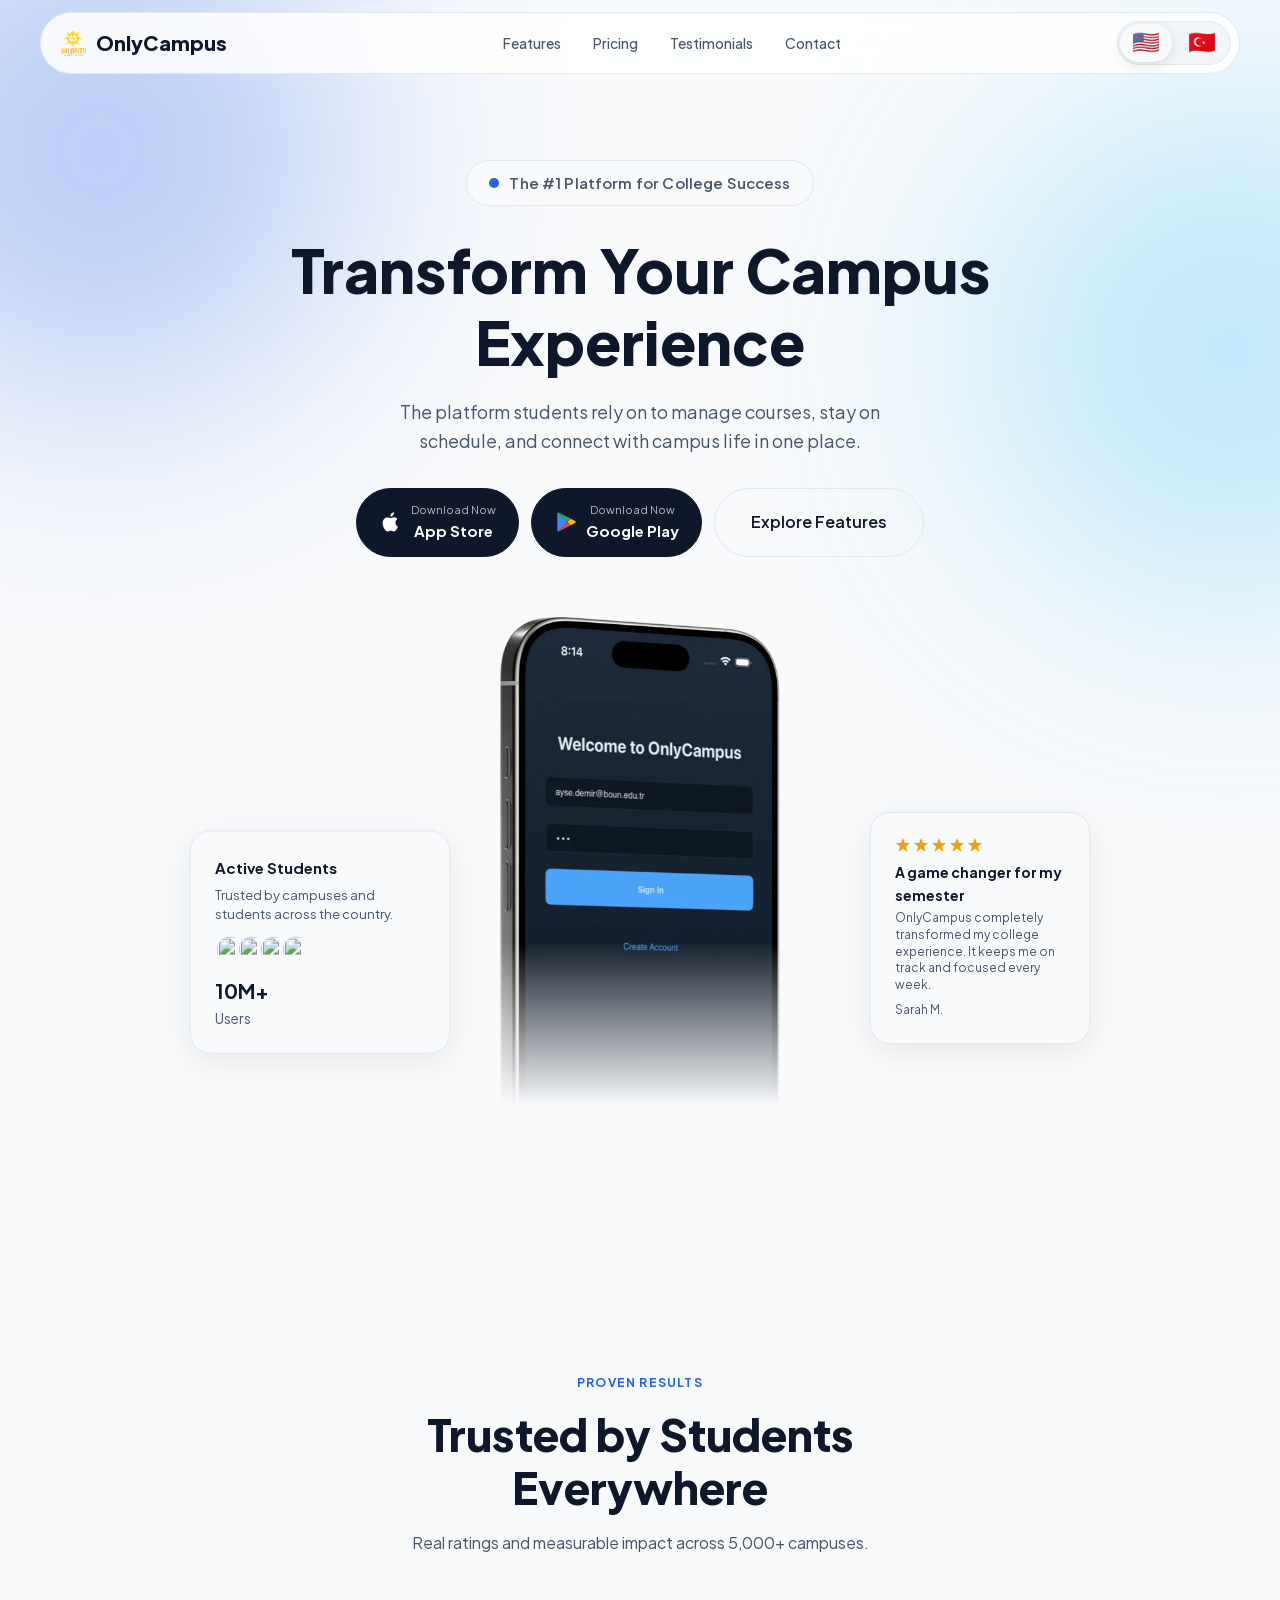
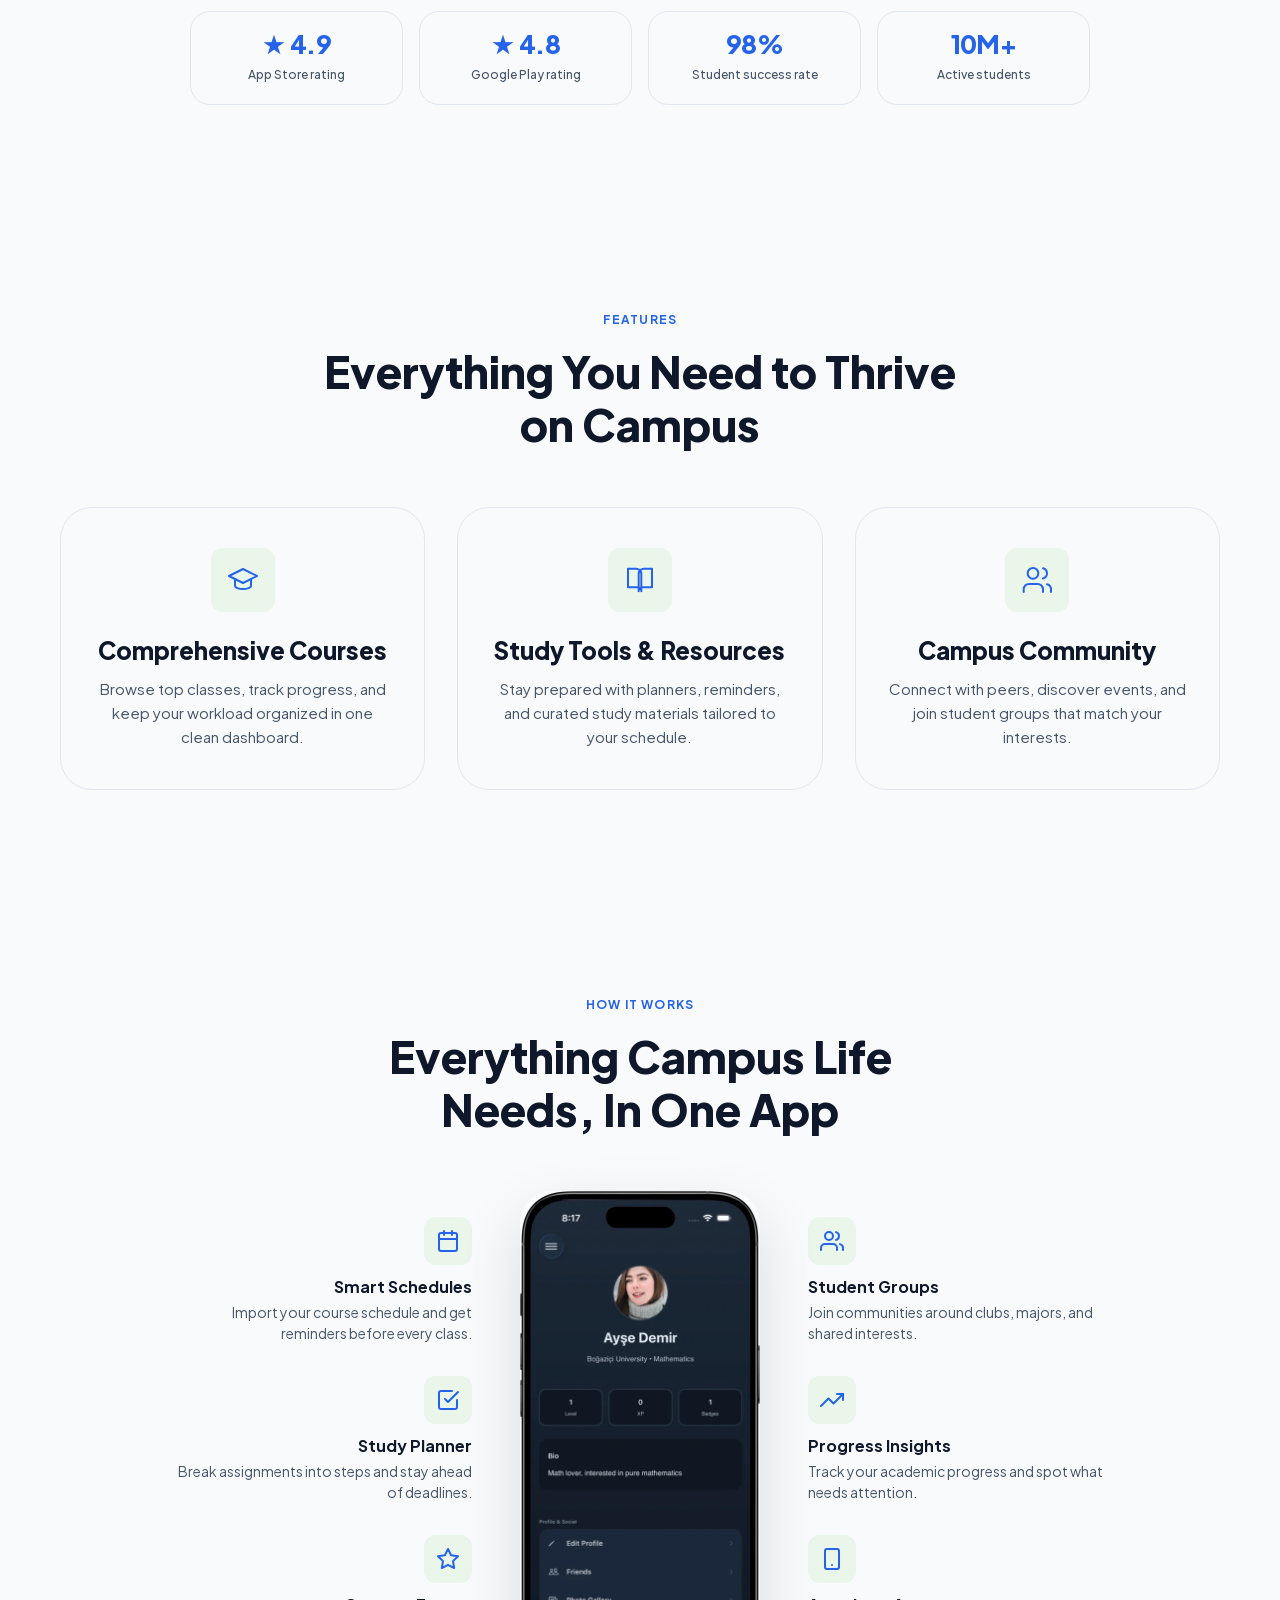
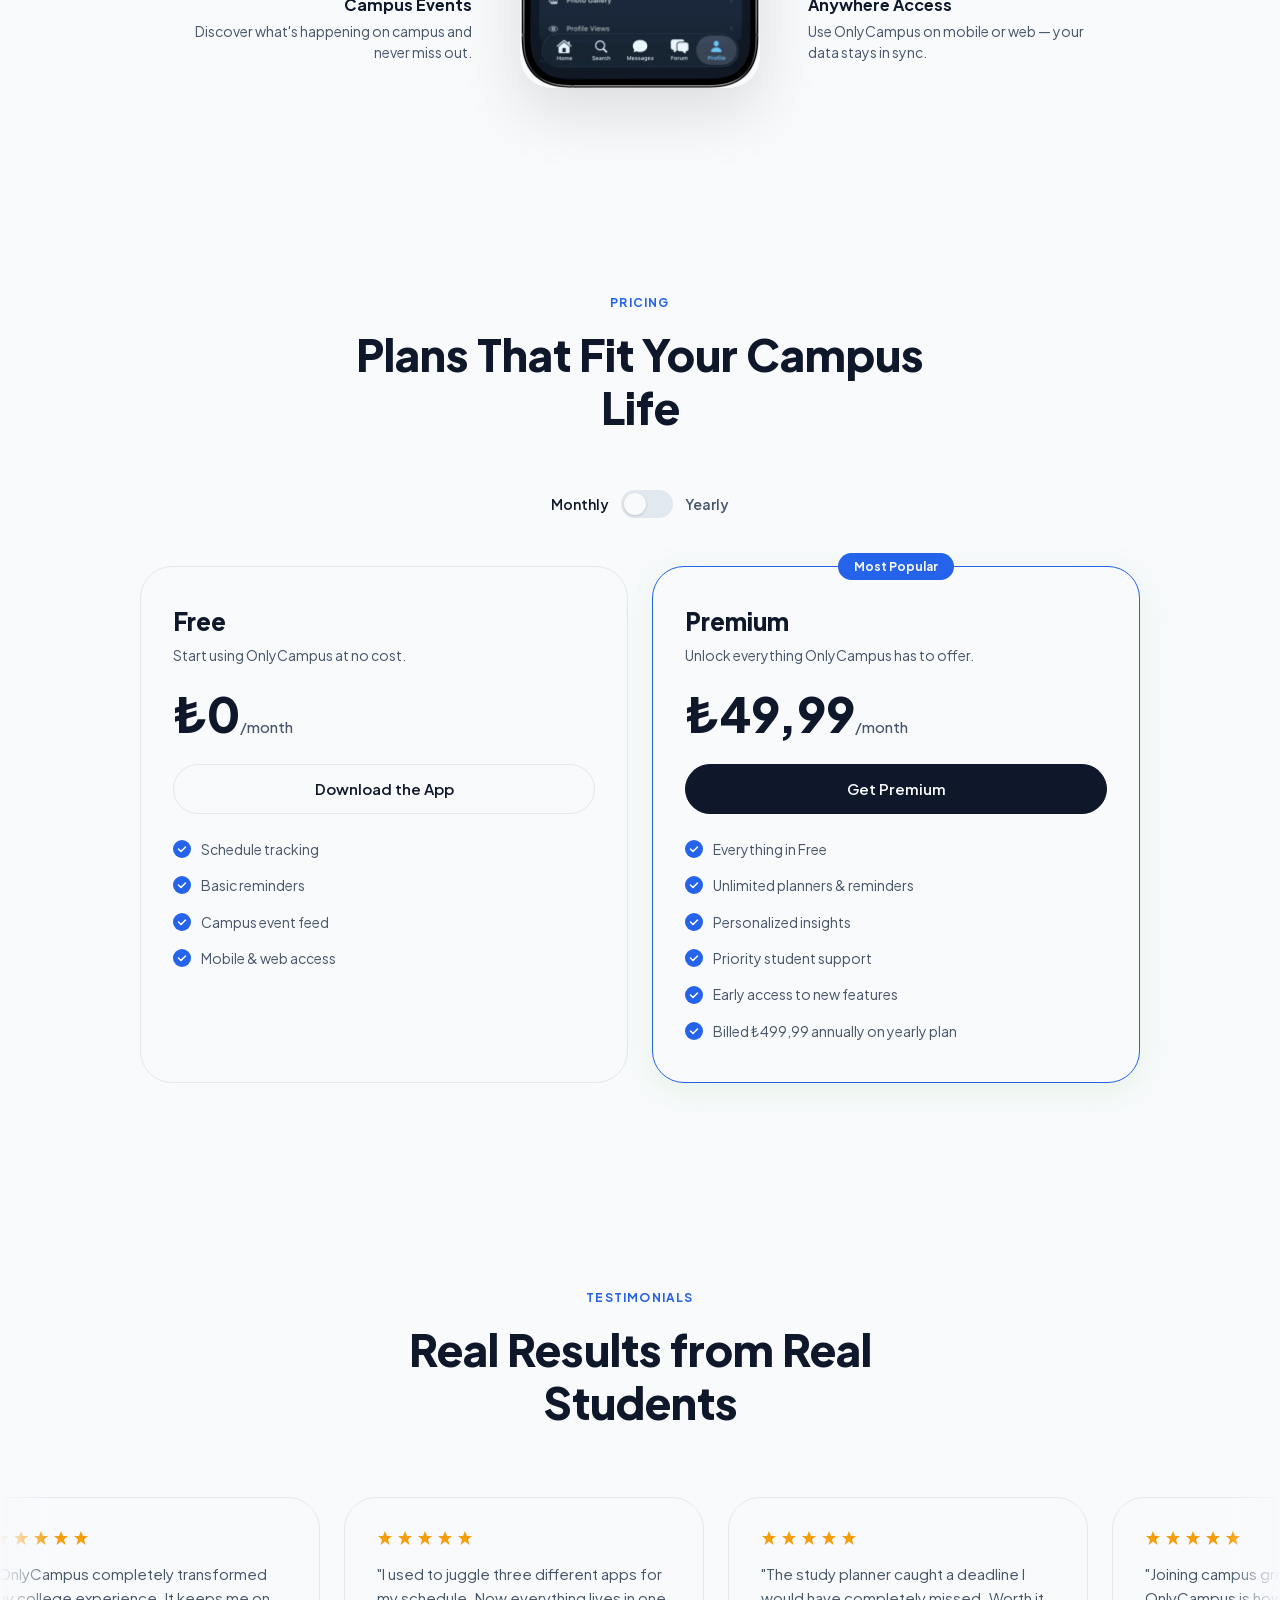
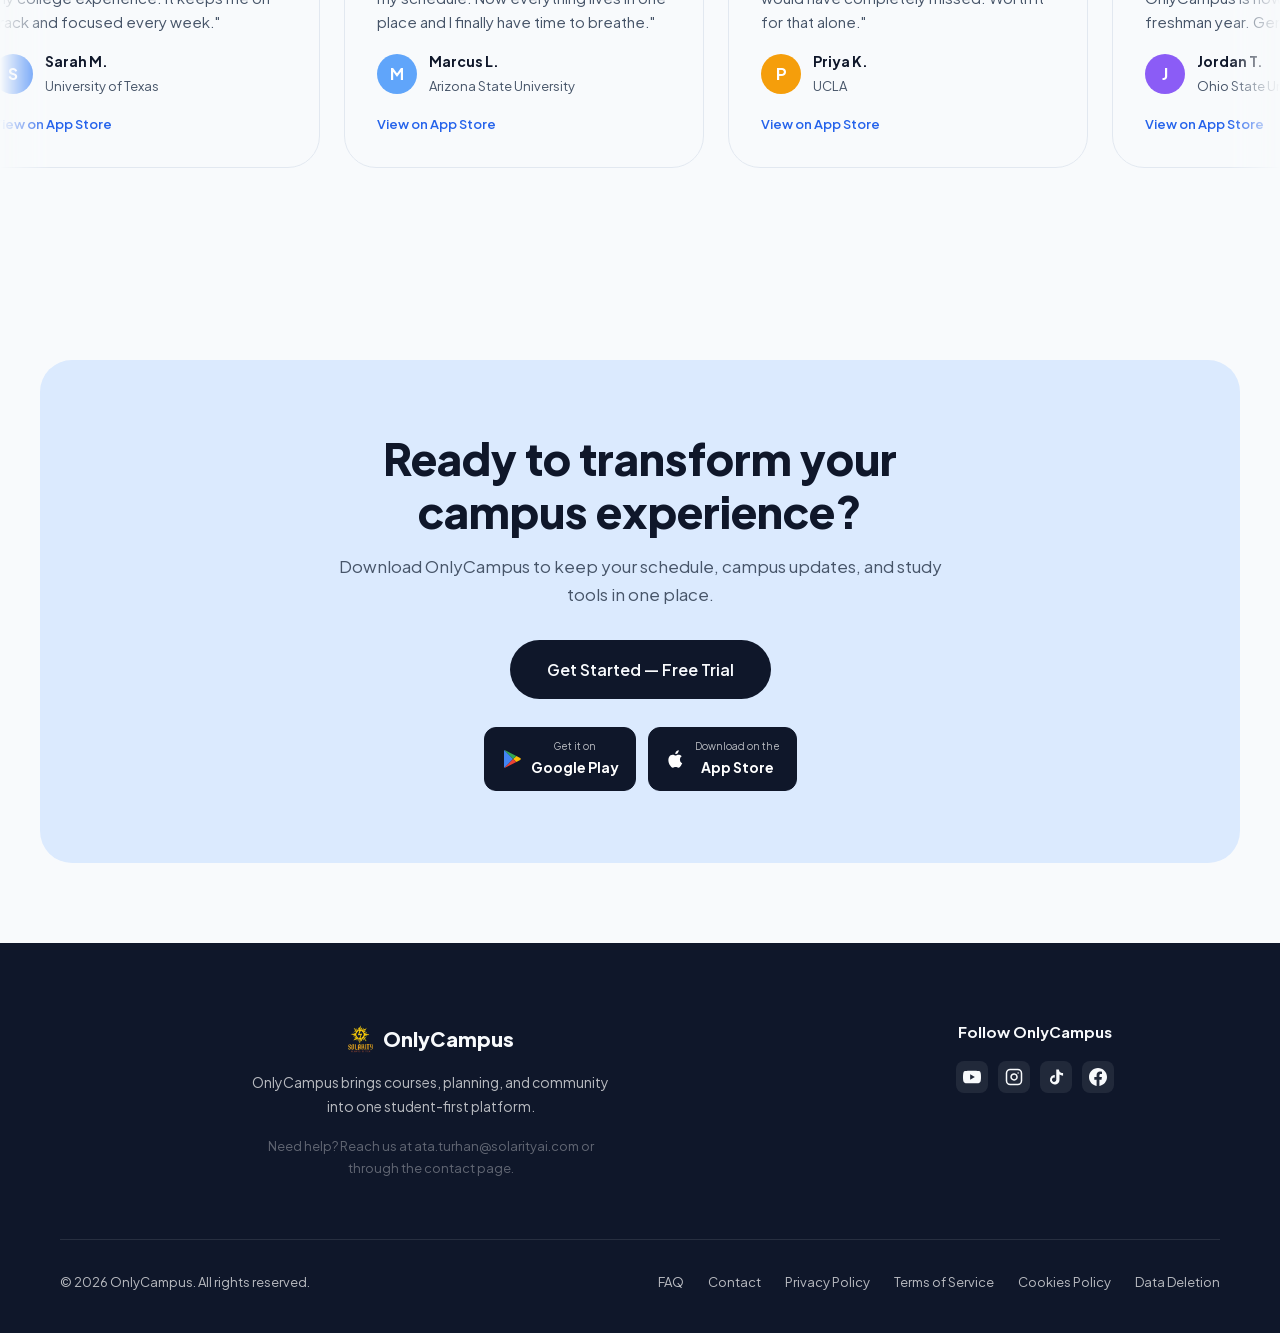
==== commit 31ae1d45: "fix: polish landing hero, tab title, and testimonials interaction" ====
--- a/index.html
+++ b/index.html
@@ -4,26 +4,27 @@
   <meta charset="UTF-8">
   <meta name="viewport" content="width=device-width, initial-scale=1.0">
 
-  <!-- Populated by config.js -->
-  <title>Loading...</title>
-  <meta name="description" content="">
-  <meta name="keywords" content="">
+  <!-- Static defaults — kept in sync with config.js meta.* so tab title and social previews
+       render correctly on first paint and when JS is unavailable. -->
+  <title>OnlyCampus | All-in-One Campus Success Platform</title>
+  <meta name="description" content="OnlyCampus helps students stay organized, connected, and on track with a single hub for courses, schedules, events, and support.">
+  <meta name="keywords" content="campus success, student platform, course planner, university app, student organizer, college app">
   <meta name="author" content="Solarity AI LLC">
   <meta name="robots" content="index, follow">
 
   <!-- Open Graph -->
   <meta property="og:type" content="website">
-  <meta property="og:url" content="">
-  <meta property="og:title" content="">
-  <meta property="og:description" content="">
-  <meta property="og:image" content="">
+  <meta property="og:url" content="https://onlycampus.solarityai.com/">
+  <meta property="og:title" content="OnlyCampus | All-in-One Campus Success Platform">
+  <meta property="og:description" content="OnlyCampus helps students stay organized, connected, and on track with a single hub for courses, schedules, events, and support.">
+  <meta property="og:image" content="https://onlycampus.solarityai.com/assets/screenshots/onlycampus-hero.webp">
 
   <!-- Twitter -->
   <meta property="twitter:card" content="summary_large_image">
-  <meta property="twitter:url" content="">
-  <meta property="twitter:title" content="">
-  <meta property="twitter:description" content="">
-  <meta property="twitter:image" content="">
+  <meta property="twitter:url" content="https://onlycampus.solarityai.com/">
+  <meta property="twitter:title" content="OnlyCampus | All-in-One Campus Success Platform">
+  <meta property="twitter:description" content="OnlyCampus helps students stay organized, connected, and on track with a single hub for courses, schedules, events, and support.">
+  <meta property="twitter:image" content="https://onlycampus.solarityai.com/assets/screenshots/onlycampus-hero.webp">
 
   <!-- Theme Color -->
   <meta name="theme-color" content="#3b82f6">
@@ -366,10 +367,20 @@
     document.getElementById('heroTitle').textContent = trHero.title || hero.title;
     document.getElementById('heroSubtitle').textContent = trHero.subtitle || hero.subtitle;
 
-    var ctaPrimary = trHero.ctaPrimary || hero.ctaPrimary;
     var ctaSecondary = trHero.ctaSecondary || hero.ctaSecondary;
-    var primaryIcon = (ctaPrimary.icon || hero.ctaPrimary.icon) === 'arrow-up-right' ? ' <svg width="18" height="18" viewBox="0 0 24 24" fill="none" stroke="currentColor" stroke-width="2.5" stroke-linecap="round" stroke-linejoin="round"><line x1="7" y1="17" x2="17" y2="7"/><polyline points="7 7 17 7 17 17"/></svg>' : '';
-    var heroCtasHtml = '<a href="' + ctaPrimary.href + '" class="btn btn-primary btn-lg">' + esc(ctaPrimary.label) + primaryIcon + '</a>';
+    var downloadNowLabel = currentLang === 'tr' ? 'Şimdi İndir' : 'Download Now';
+    var stores = (C.footer && C.footer.appStore) || { googlePlayHref: '#', appStoreHref: '#' };
+    var googlePlayIcon = '<svg width="22" height="22" viewBox="0 0 20 20" fill="none" aria-hidden="true"><path d="M3.5 1.275a1 1 0 0 0-.5.866v15.718a1 1 0 0 0 .5.866l.062.036L12.063 10 3.562 1.24l-.062.035z" fill="#4285F4"/><path d="M15.4 6.955L12.063 10l3.337 3.045 3.77-2.143a1 1 0 0 0 0-1.804L15.4 6.955z" fill="#FBBC04"/><path d="M3.5 18.859a1 1 0 0 0 .5-.134l.062-.036L15.4 13.045 12.063 10 3.5 18.859z" fill="#EA4335"/><path d="M3.5 1.141a1 1 0 0 1 .5.134l.062.036L15.4 6.955 12.063 10 3.5 1.141z" fill="#34A853"/></svg>';
+    var appStoreIcon = '<svg width="22" height="22" viewBox="0 0 20 20" fill="currentColor" aria-hidden="true"><path d="M14.94 10.55c-.02-2.12 1.73-3.14 1.81-3.19-1-1.45-2.54-1.65-3.08-1.67-1.3-.14-2.56.78-3.23.78-.68 0-1.71-.76-2.82-.74-1.44.02-2.78.85-3.52 2.15-1.51 2.62-.39 6.49 1.07 8.62.72 1.04 1.57 2.2 2.68 2.16 1.08-.04 1.49-.7 2.8-.7 1.3 0 1.67.7 2.8.67 1.16-.02 1.89-1.05 2.59-2.1.83-1.2 1.17-2.37 1.18-2.43-.03-.01-2.27-.87-2.28-3.45zM12.82 3.88c.58-.72.98-1.7.87-2.7-.84.04-1.88.58-2.49 1.28-.54.63-1.02 1.65-.9 2.62.95.07 1.92-.48 2.52-1.2z"/></svg>';
+    var heroCtasHtml =
+      '<a href="' + stores.appStoreHref + '" class="store-btn store-btn--dark" aria-label="' + downloadNowLabel + ' — App Store">' +
+        appStoreIcon +
+        '<div><small>' + downloadNowLabel + '</small><strong>App Store</strong></div>' +
+      '</a>' +
+      '<a href="' + stores.googlePlayHref + '" class="store-btn store-btn--dark" aria-label="' + downloadNowLabel + ' — Google Play">' +
+        googlePlayIcon +
+        '<div><small>' + downloadNowLabel + '</small><strong>Google Play</strong></div>' +
+      '</a>';
     if (ctaSecondary) {
       heroCtasHtml += '<a href="' + ctaSecondary.href + '" class="btn btn-outline btn-lg">' + esc(ctaSecondary.label) + '</a>';
     }
@@ -495,6 +506,63 @@
     document.getElementById('pricingGrid').innerHTML = pricingHtml;
 
     // ── TESTIMONIALS ──────────────────────────────
+    function initTestimonialsAutoScroll() {
+      var scroller = document.querySelector('.testimonials-scroller');
+      if (!scroller) return;
+      if (window.matchMedia && window.matchMedia('(prefers-reduced-motion: reduce)').matches) return;
+
+      var speed = 35; // px per second
+      var resumeDelay = 1500;
+      var paused = false;
+      var resumeTimer = 0;
+      var virtualLeft = 0;
+      var halfWidth = 0;
+      var lastTime = 0;
+
+      function measure() {
+        halfWidth = scroller.scrollWidth / 2;
+        if (virtualLeft >= halfWidth) virtualLeft = 0;
+      }
+      function scheduleResume(delay) {
+        clearTimeout(resumeTimer);
+        resumeTimer = setTimeout(function() { paused = false; }, delay);
+      }
+      function pauseNow() {
+        paused = true;
+        clearTimeout(resumeTimer);
+      }
+
+      scroller.addEventListener('pointerenter', pauseNow);
+      scroller.addEventListener('pointerleave', function() { scheduleResume(400); });
+      scroller.addEventListener('pointerdown', pauseNow);
+      scroller.addEventListener('pointerup', function() { scheduleResume(resumeDelay); });
+      scroller.addEventListener('focusin', pauseNow);
+      scroller.addEventListener('focusout', function() { scheduleResume(resumeDelay); });
+      scroller.addEventListener('wheel', function() { pauseNow(); scheduleResume(resumeDelay); }, { passive: true });
+      scroller.addEventListener('touchstart', pauseNow, { passive: true });
+      scroller.addEventListener('touchend', function() { scheduleResume(resumeDelay); });
+      scroller.addEventListener('scroll', function() {
+        if (paused) virtualLeft = scroller.scrollLeft;
+      }, { passive: true });
+
+      window.addEventListener('resize', measure);
+      window.addEventListener('load', measure);
+
+      function tick(now) {
+        if (!lastTime) lastTime = now;
+        var dt = Math.min(now - lastTime, 50) / 1000;
+        lastTime = now;
+        if (!halfWidth) measure();
+        if (!paused && halfWidth > 0) {
+          virtualLeft += speed * dt;
+          while (virtualLeft >= halfWidth) virtualLeft -= halfWidth;
+          scroller.scrollLeft = virtualLeft;
+        }
+        requestAnimationFrame(tick);
+      }
+      requestAnimationFrame(tick);
+    }
+
     var trTest = t('testimonials') || {};
     document.getElementById('testimonialsHeader').innerHTML =
       '<span class="section-badge">' + esc(trTest.badge || C.testimonials.badge) + '</span>' +
@@ -516,9 +584,10 @@
         '<a href="#" class="testimonial-appstore">' + appStoreLabel + '</a>' +
         '</article>';
     });
-    // Duplicate testimonials for seamless marquee loop
     var track = document.getElementById('testimonialsTrack');
-    track.innerHTML = '<div class="testimonials-marquee"><div class="testimonials-marquee-inner">' + testHtml + testHtml + '</div></div>';
+    // Duplicate content so auto-scroll can loop seamlessly; user interaction pauses the loop.
+    track.innerHTML = '<div class="testimonials-scroller" role="region" aria-label="Testimonials" tabindex="0">' + testHtml + testHtml + '</div>';
+    initTestimonialsAutoScroll();
 
     // ── CTA ───────────────────────────────────────
     var trCta = t('cta') || {};
@@ -646,6 +715,23 @@
     });
 
     // ── Language switch ───────────────────────────
+    function applyMeta() {
+      var trMeta = (C.translations && C.translations[currentLang] && C.translations[currentLang].meta) || null;
+      var title = (trMeta && trMeta.title) || C.meta.title;
+      var desc = (trMeta && trMeta.description) || C.meta.description;
+      document.title = title;
+      document.documentElement.lang = currentLang;
+      var setMeta = function(selector, value) {
+        var el = document.querySelector(selector);
+        if (el) el.content = value;
+      };
+      setMeta('meta[name="description"]', desc);
+      setMeta('meta[property="og:title"]', title);
+      setMeta('meta[property="og:description"]', desc);
+      setMeta('meta[property="twitter:title"]', title);
+      setMeta('meta[property="twitter:description"]', desc);
+    }
+
     function bindLangSwitch() {
       if (!C.langSwitch) return;
       document.querySelectorAll('.lang-btn').forEach(function(btn) {
@@ -658,6 +744,7 @@
           if (C.langSwitch.storageKey) {
             localStorage.setItem(C.langSwitch.storageKey, lang);
           }
+          applyMeta();
           renderAll();
           bindLangSwitch();
           // Re-observe new .reveal elements
@@ -676,6 +763,7 @@
         currentLang = savedLang;
         document.documentElement.lang = savedLang;
         document.documentElement.setAttribute('data-lang', savedLang);
+        applyMeta();
         renderAll();
         bindLangSwitch();
         // Update toggle button state
--- a/styles.css
+++ b/styles.css
@@ -452,19 +452,20 @@
 .badge {
   display: inline-flex;
   align-items: center;
-  gap: 8px;
+  gap: 10px;
   background: var(--color-bg-light);
   border: 1px solid var(--color-border);
   border-radius: var(--radius-pill);
-  padding: 6px 16px;
-  font-size: 13px;
+  padding: 10px 22px;
+  font-size: 15px;
   font-weight: 600;
   color: var(--color-text-muted);
-  margin-bottom: 24px;
+  margin-bottom: 28px;
+  letter-spacing: 0.01em;
 }
 .badge-dot {
-  width: 8px;
-  height: 8px;
+  width: 10px;
+  height: 10px;
   border-radius: 50%;
   background: var(--color-accent-green);
   animation: pulse 2s ease-in-out infinite;
@@ -1235,40 +1236,40 @@
 }
 
 .testimonials-track {
-  overflow: hidden;
   padding: 8px 0;
-  -webkit-mask-image: linear-gradient(to right, transparent, #000 8%, #000 92%, transparent);
-          mask-image: linear-gradient(to right, transparent, #000 8%, #000 92%, transparent);
+  -webkit-mask-image: linear-gradient(to right, transparent, #000 4%, #000 96%, transparent);
+          mask-image: linear-gradient(to right, transparent, #000 4%, #000 96%, transparent);
+}
+.testimonials-scroller {
+  display: flex;
+  gap: 24px;
+  overflow-x: auto;
+  overflow-y: hidden;
+  padding: 4px 24px;
   scrollbar-width: thin;
   scrollbar-color: var(--color-border) transparent;
-}
-.testimonials-marquee {
-  display: flex;
-  width: 100%;
-  overflow: hidden;
-}
-.testimonials-marquee-inner {
-  display: flex;
-  gap: 24px;
-  flex-shrink: 0;
-  padding-right: 24px;
-  animation: testimonials-scroll 50s linear infinite;
-  will-change: transform;
-}
-.testimonials-track:hover .testimonials-marquee-inner {
-  animation-play-state: paused;
-}
-@keyframes testimonials-scroll {
-  from { transform: translateX(0); }
-  to { transform: translateX(calc(-50% - 12px)); }
-}
-@media (prefers-reduced-motion: reduce) {
-  .testimonials-marquee-inner {
-    animation: none;
-  }
-  .testimonials-track {
-    overflow-x: auto;
-  }
+  -webkit-overflow-scrolling: touch;
+  overscroll-behavior-x: contain;
+  cursor: grab;
+}
+.testimonials-scroller::-webkit-scrollbar {
+  height: 6px;
+}
+.testimonials-scroller::-webkit-scrollbar-thumb {
+  background: var(--color-border);
+  border-radius: 999px;
+}
+.testimonials-scroller::-webkit-scrollbar-track {
+  background: transparent;
+}
+.testimonials-scroller:focus-visible {
+  outline: 2px solid var(--color-accent-green);
+  outline-offset: 4px;
+  border-radius: var(--radius-card-lg);
+}
+.testimonials-scroller.is-dragging {
+  cursor: grabbing;
+  scroll-snap-type: none;
 }
 
 .testimonial-card {
@@ -1495,6 +1496,24 @@
   font-size: 14px;
 }
 
+.store-btn--dark {
+  background: var(--color-text);
+  border-color: var(--color-text);
+  color: #ffffff;
+  padding: 12px 22px;
+  border-radius: var(--radius-pill);
+}
+.store-btn--dark:hover {
+  background: #000;
+}
+.store-btn--dark small {
+  font-size: 11px;
+}
+.store-btn--dark strong {
+  font-size: 15px;
+  line-height: 1.1;
+}
+
 .footer-bottom {
   padding-top: 32px;
   border-top: 1px solid rgba(255,255,255,0.1);
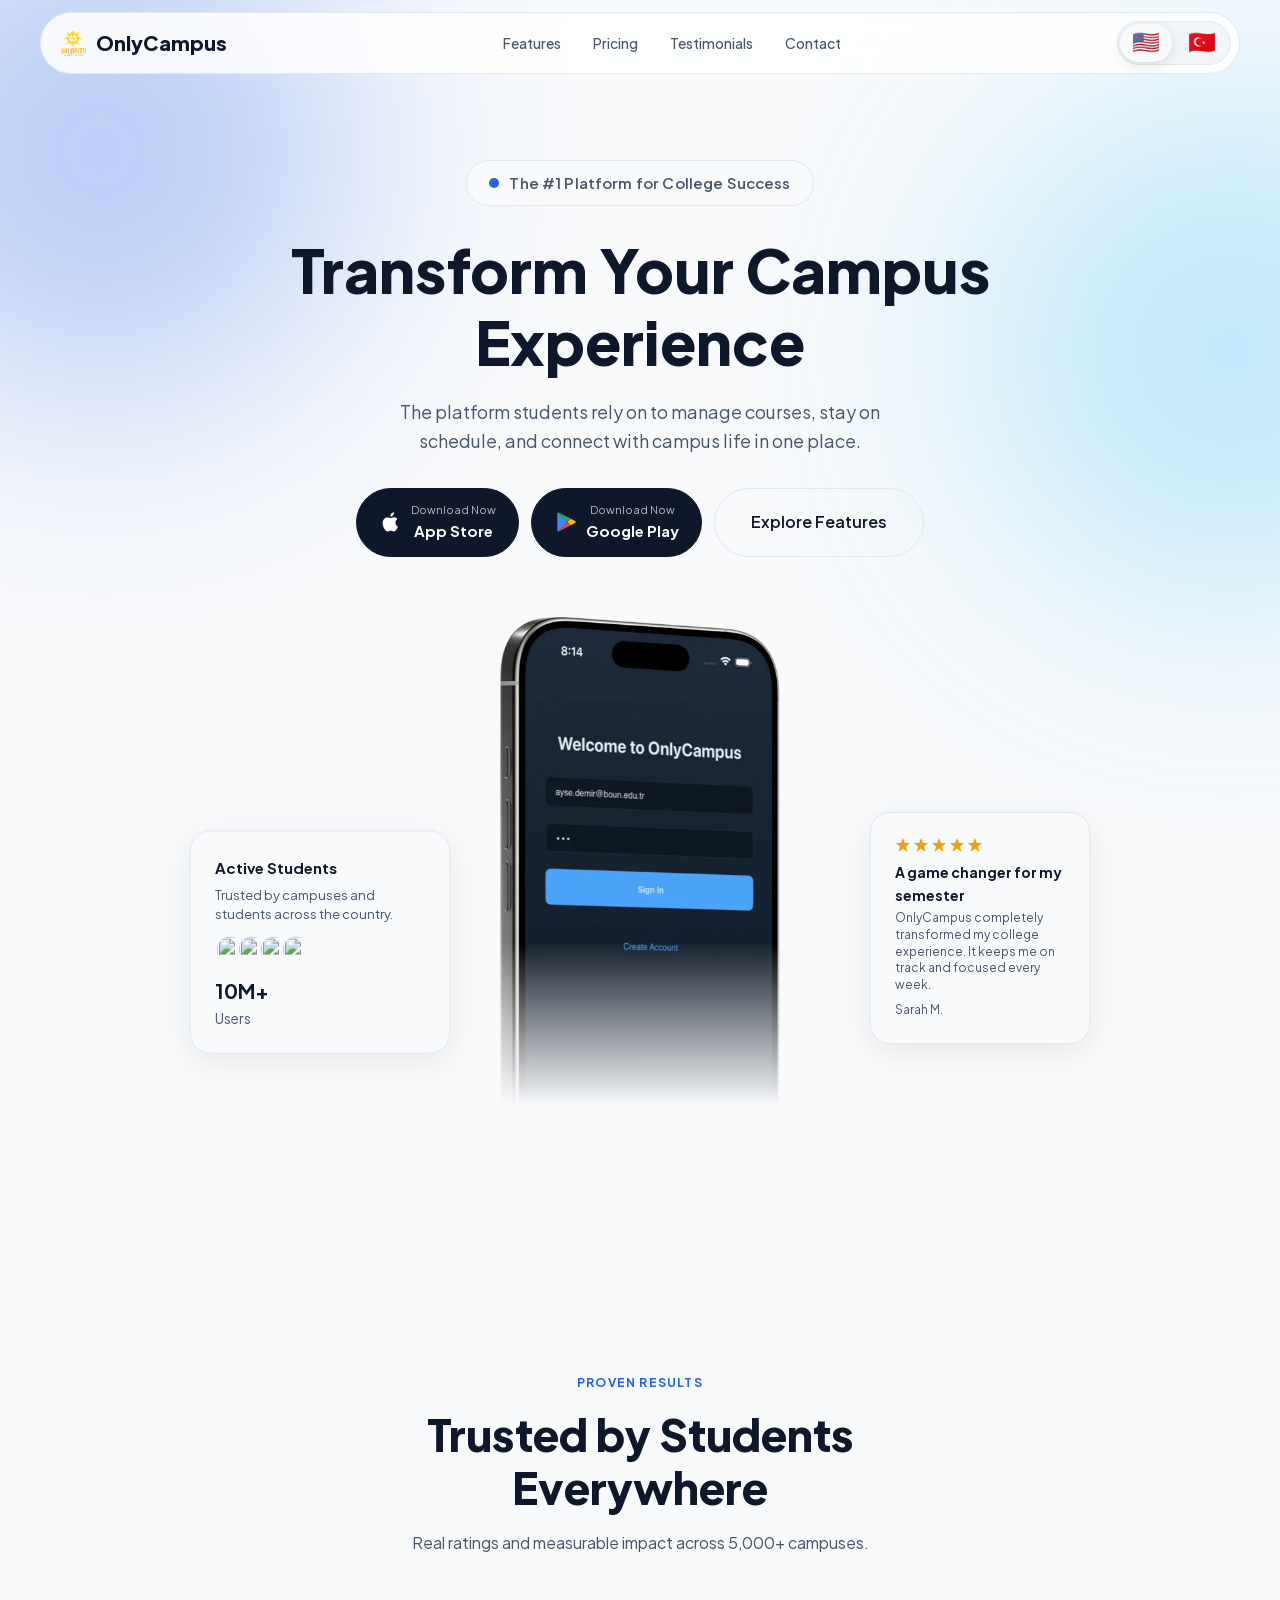
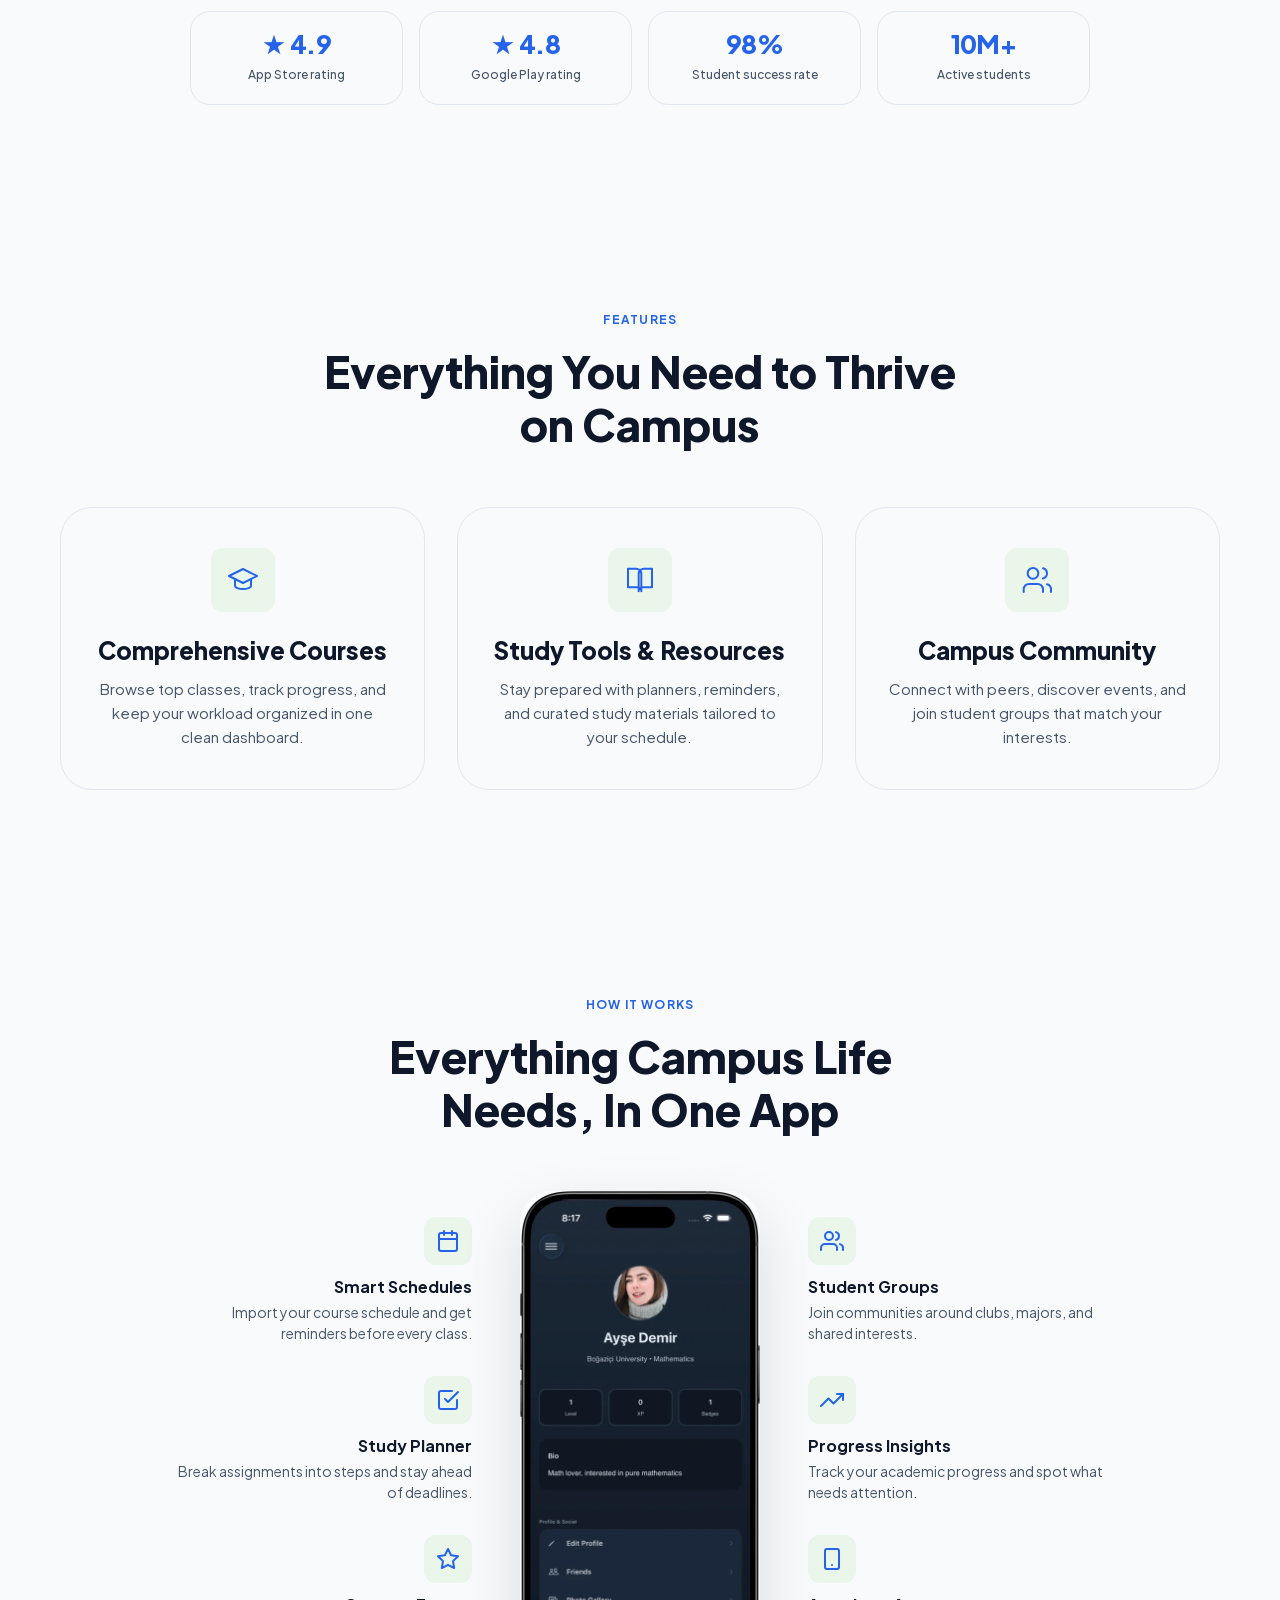
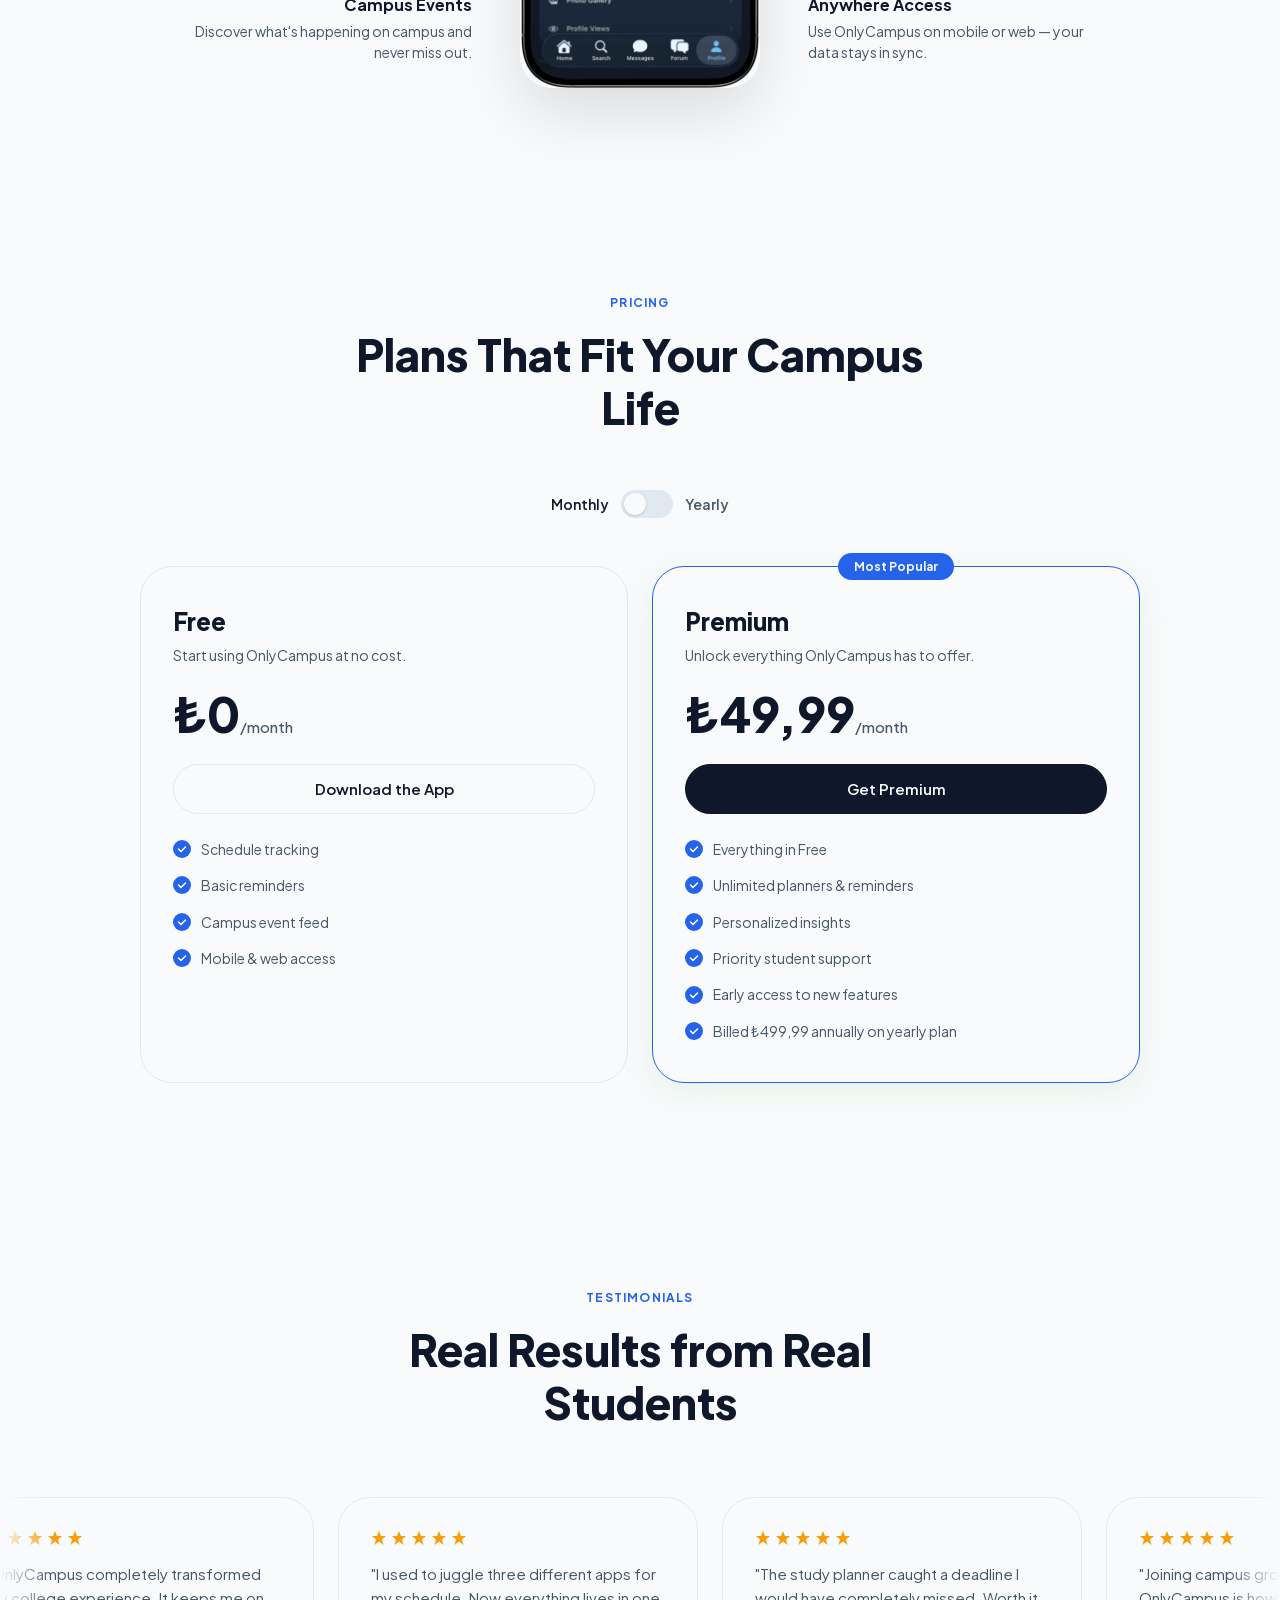
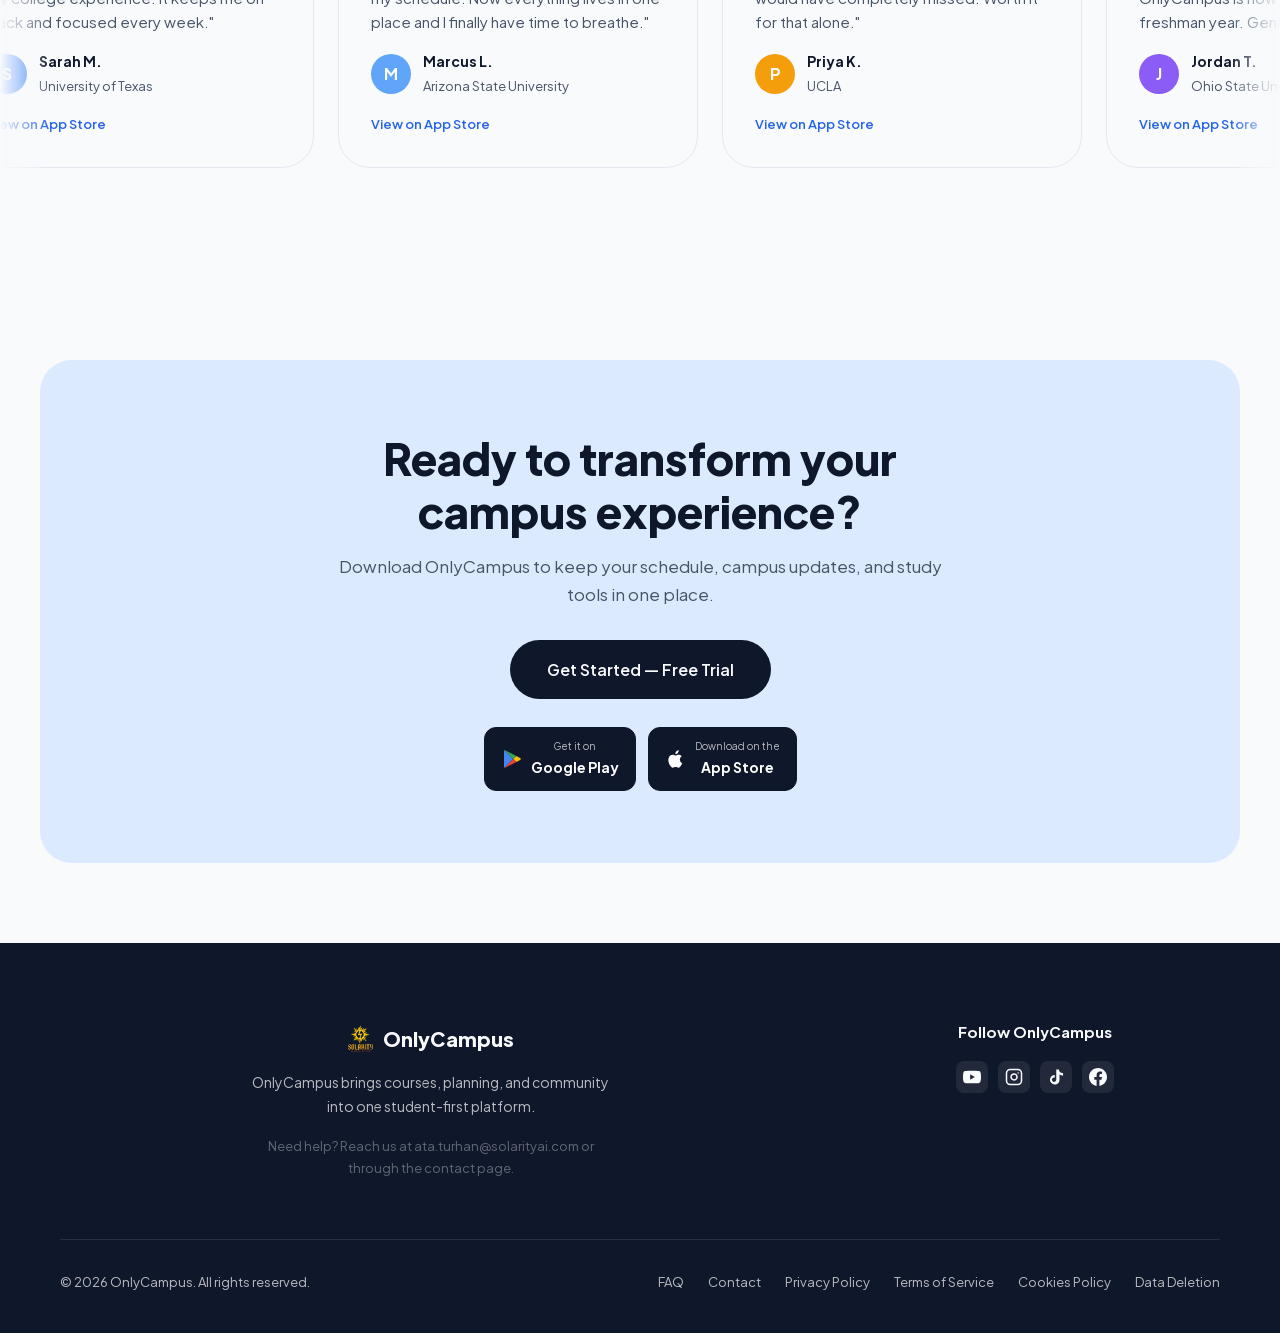
==== commit 28344e8d: "fix: cache-bust styles.css and config.js to force new assets" ====
--- a/index.html
+++ b/index.html
@@ -38,10 +38,10 @@
 
   <link rel="canonical" href="https://onlycampus.solarityai.com/">
 
-  <link rel="stylesheet" href="styles.css">
+  <link rel="stylesheet" href="styles.css?v=20260423-2">
 
   <!-- Load config BEFORE body renders -->
-  <script src="config.js"></script>
+  <script src="config.js?v=20260423-2"></script>
   <script>
     // Apply SEO meta from config immediately
     (function() {
